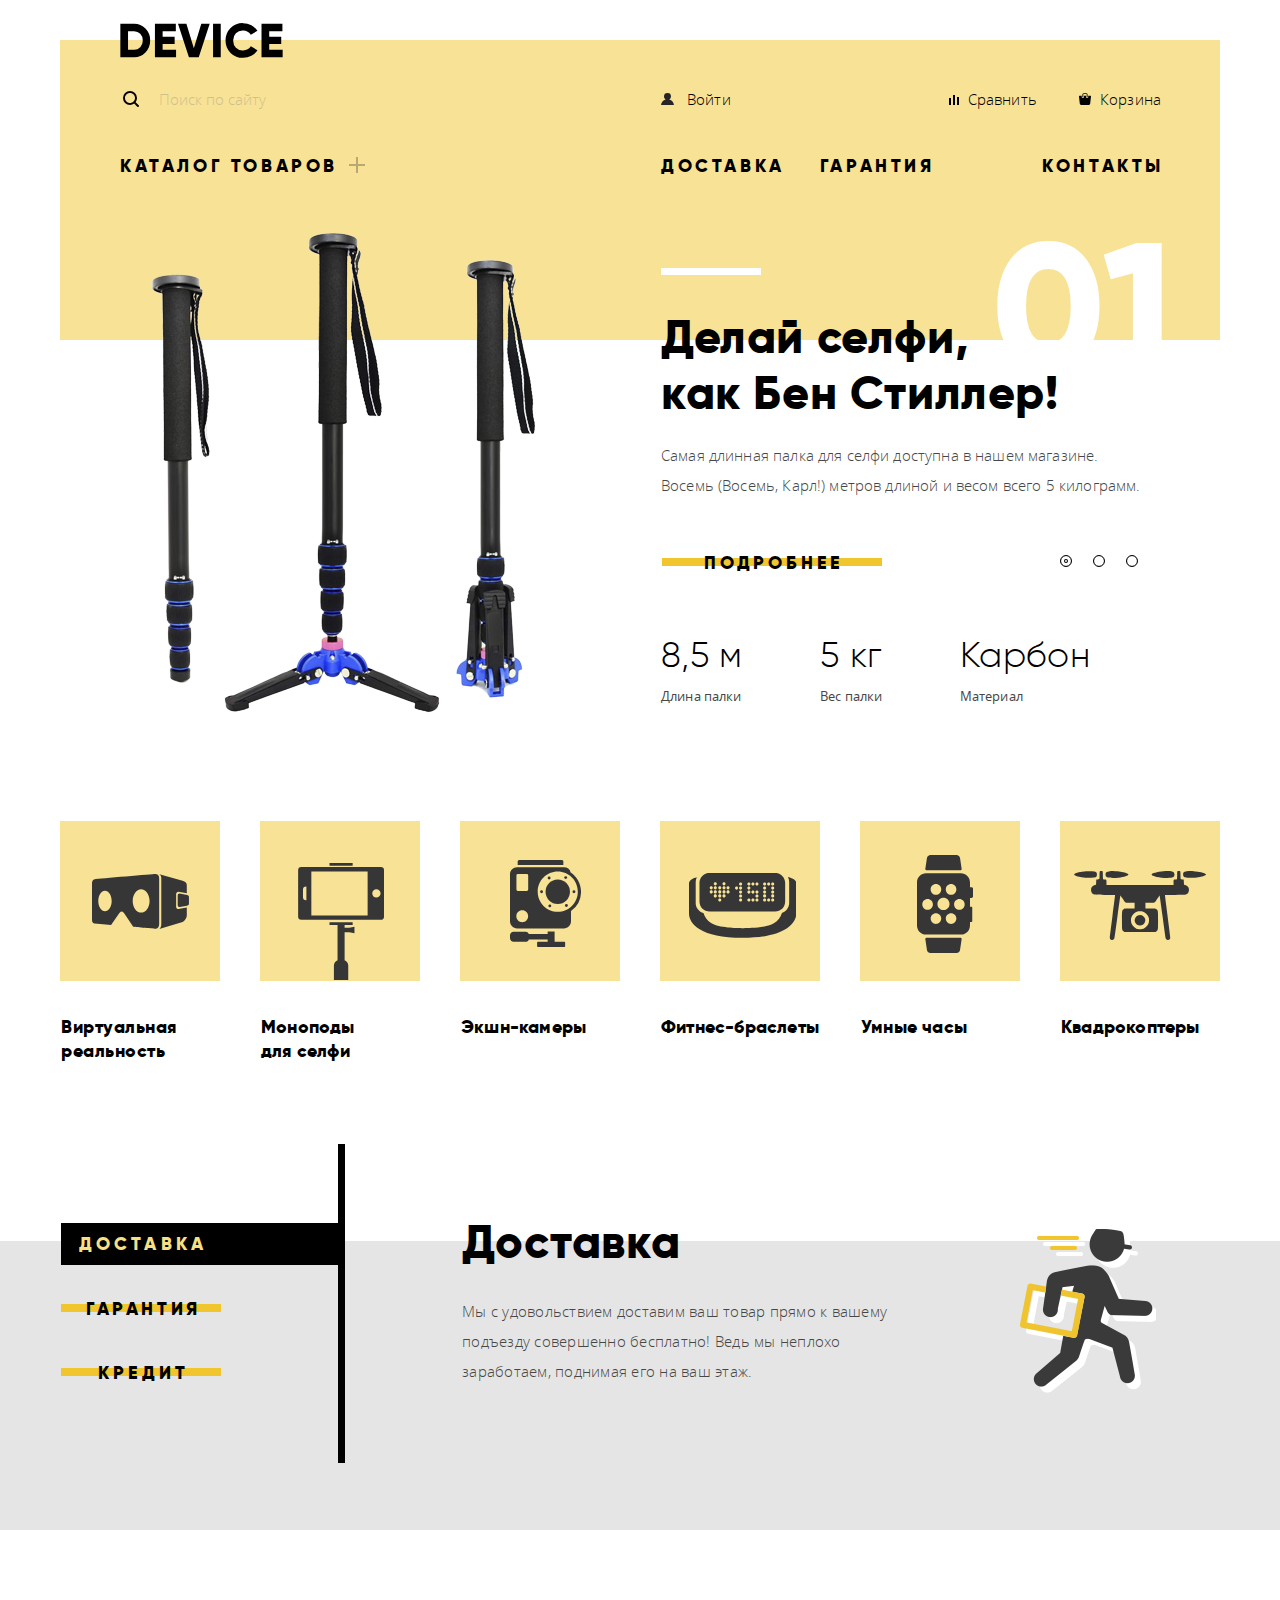
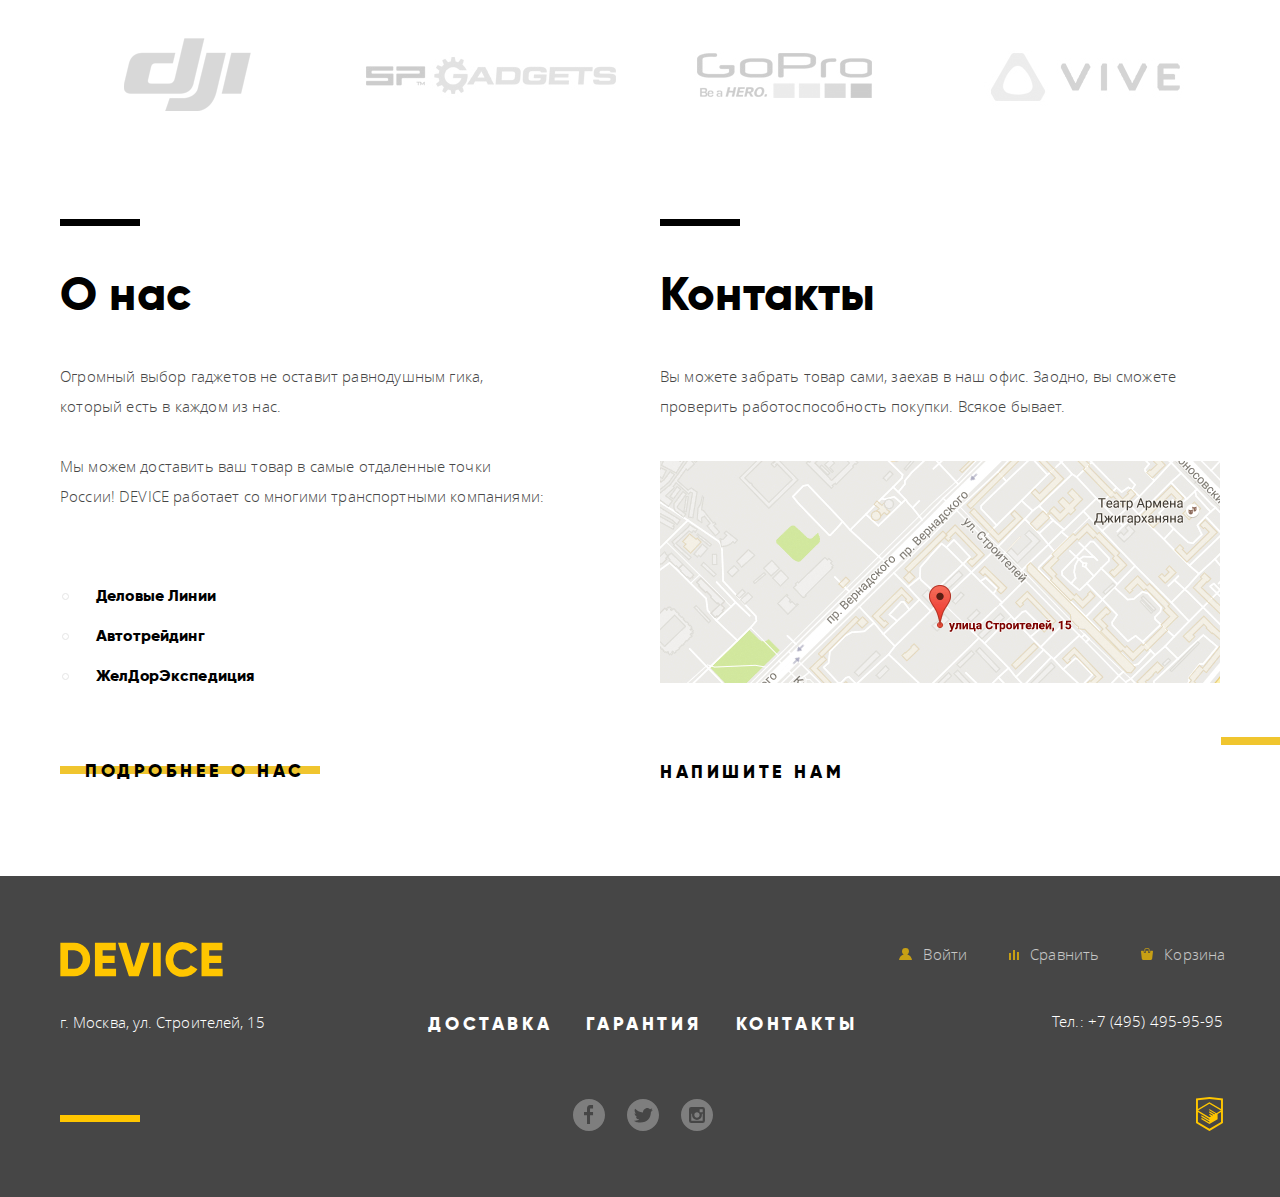
==== index.html @ ebf25a1c "js" ====
<!DOCTYPE html>
<html lang="ru">

<head>
    <meta charset="utf-8">
    <link rel="stylesheet" href="css/normalize.css">
    <link rel="stylesheet" href="css/style.min.css">
    <title>HTML Academy: Девайс</title>
</head>

<body>
    <header class="main_header">

        <div class="container">

            <nav class="header_navigaton">
                <a>
              <img  class="header_logo" src="img/svg-device/logo-device.svg" alt="логотип_device" width="163" height="35">
            </a>

                <ul class="header_navigation_small_literal">
                    <li class="search_small_litetal">
                        <form class="search_form" action="https://echo.htmlacademy.ru" method="post">
                            <label for="search" class="visually_hidden">Поиск по сайту</label>
                            <input type="search" class="search_button_field" id="search" placeholder="Поиск по сайту">
                            <button class="search_button" type="submit" name="button">Найти</button>
                        </form>
                    </li>
                    <li class="right_side_small">
                        <ul class="right_side_small">
                            <li class="enter"><a href="#">Войти</a></li>
                            <li><a class="compare" href="#">Сравнить</a></li>
                            <li><a class="cart" href="#">Корзина</a></li>
                        </ul>
                    </li>
                </ul>

                <!-- <ul class="header_navigaton_catalog"> -->
                <!-- </ul> -->
                <div class="check">
                    <ul class="header_navigaton_bolt_literal">
                        <li class="catalog_item">
                            <a href="catalog.html">Каталог товаров</a>
                            <div class="hidden_index_wrapper hidden_wrapper">
                                <ul class=" hidden_index hidden">
                                    <li class="item_left">
                                        <ul class="item_left">
                                            <li class="item_left"><a href="#">Виртуальная реальность</a></li>
                                            <li class="item_left"><a href="catalog.html">Моноподы для селфи</a></li>
                                            <li class="item_left_contr item_left"><a href="#">Экшн-камеры</a></li>
                                        </ul>
                                    </li>
                                    <li class="item_center">
                                        <ul class="item_center">
                                            <li class="item_center"><a href="#">Фитнес-браслеты</a></li>
                                            <li class="item_center"><a href="#">Умные часы</a></li>
                                        </ul>
                                    </li>
                                    <li class="item_right">
                                        <ul class="item_right">
                                            <li class="item_right"><a href="#">Квадрокоптеры</a></li>
                                        </ul>
                                    </li>
                                </ul>
                            </div>
                        </li>
                        <li class="right_side_bolt">
                            <ul class="right_side_bolt">
                                <li><a href="#">Доставка</a></li>
                                <li><a href="#">Гарантия</a></li>
                                <li class="right_side_bolt_contacts"><a href="#">Контакты</a></li>
                            </ul>
                        </li>
                    </ul>
                </div>
            </nav>
        </div>
    </header>
    <main>
        <section class="slaider">
            <h2 class="visually_hidden">Избранные продукты</h2>
            <ul class="slaider_radio_list">
                <li class="slaider_radio_list">
                    <input id="promo_1" class="promo_radio" type="radio" name="toggle" value="1" checked>
                    <label for="promo_1" class="promo_indicator promo_1_indicator"> </label>
                    <input id="promo_2" class="promo_radio" type="radio" name="toggle" value="2">
                    <label for="promo_2" class="promo_indicator promo_2_indicator"> </label>
                    <input id="promo_3" class="promo_radio" type="radio" name="toggle" value="3">
                    <label for="promo_3" class="promo_indicator promo_3_indicator"> </label>

                    <ol class="promo_description">
                        <li class="promo_description_item1 ">
                            <img class="slide_img slide_img1" src="img/slider-1.png.png" id="img_1" alt="селфи палка" width="384" height="486">
                            <span class="slide_number">01</span>
                            <p class="slade_name">Делай селфи, как Бен Стиллер!</p>
                            <p class="slade_description">Самая длинная палка для селфи доступна в нашем магазине. Восемь (Восемь, Карл!) метров длиной и весом всего 5 килограмм.</p>
                            <a href="#" class="detail">Подробнее</a>
                            <div class="slider_characteristic">
                                <p class="characteristic_item">8,5 м<span>Длина палки</span></p>
                                <p class="characteristic_item">5 кг<span>Вес палки</span></p>
                                <p class="characteristic_item">Карбон<span>Материал</span></p>
                            </div>
                        </li>
                        <li class="promo_description_item2">
                            <img class="slide_img slide_img2" src="img/slider-2.png.png" id="img_2" alt="селфи палка" width="345" height="486">
                            <span class="slide_number">02</span>
                            <p class="slade_name">Худеем правильно!</p>
                            <p class="slade_description">Мотивирующие фитнес-браслеты помогут найти в себе силы не пропускать занятия и соблюдать диету.</p>
                            <a href="#" class="detail">Подробнее</a>
                            <div class="slider_characteristic">
                                <p class="characteristic_item">48 часов<span>Без подзарядки</span></p>
                            </div>

                        </li>
                        <li class="promo_description_item3 ">
                            <img class="slide_img slide_img3" src="img/slider-3.png.png" id="img_3" alt="селфи палка" width="526" height="334">
                            <span class="slide_number">03</span>
                            <p class="slade_name">Порхает как бабочка, жалит как пчела!</p>
                            <p class="slade_description">Этот обычный, на первый взгляд, квадрокоптер оснащен мощным лазером, замаскированным под стандартную камеру.</p>
                            <a href="#" class="detail">Подробнее</a>
                            <div class="slider_characteristic">
                                <p class="characteristic_item">800 м<span>Дальность полета</span></p>
                                <p class="characteristic_item">50 м<span>Радиус поражения</span></p>
                            </div>
                        </li>
                    </ol>
                </li>
            </ul>
        </section>

        <section class="popular">
            <div class="container">
                <ul class="popular_list">
                    <li class="popular_list_item1"><a href="#"><span class="popular_name">Виртуальная реальность</span></a></li>
                    <li class="popular_list_item2"><a href="#"><span class="popular_name">Моноподы для селфи</span></a></li>
                    <li class="popular_list_item3"><a href="#"><span class="popular_name">Экшн-камеры</span></a></li>
                    <li class="popular_list_item4"><a href="#"><span class="popular_name">Фитнес-браслеты</span></a></li>
                    <li class="popular_list_item5"><a href="#"><span class="popular_name">Умные часы</span></a></li>
                    <li class="popular_list_item6"><a href="#"><span class="popular_name">Квадрокоптеры</span></a></li>
                </ul>
            </div>

        </section>

        <section class="service">
            <h2 class="visually_hidden">услуги</h2>
            <div class="container service_wrapper">
                <input type="radio" class="service_radio visually_hidden" name="triggered" id="service_radio1" checked>
                <label class="service_indicator1 detail" for="service_radio1">Доставка</label>
                <input type="radio" class="service_radio visually_hidden" name="triggered" id="service_radio2">
                <label class="service_indicator2 detail" for="service_radio2">Гарантия</label>
                <input type="radio" class="service_radio visually_hidden" name="triggered" id="service_radio3">
                <label class="service_indicator3 detail" for="service_radio3">Кредит</label>
                <ul class="service_description">
                    <li class="service_item_description service_item_description1">
                        <h3>Доставка</h3>
                        <p>Мы с удовольствием доставим ваш товар прямо к вашему подъезду совершенно бесплатно! Ведь мы неплохо заработаем, поднимая его на ваш этаж.</p>
                    </li>
                    <li class="service_item_description service_item_description2">
                        <h3>Гарантия</h3>
                        <p>Если из-за возгорания купленного у нас товара у вас сгорит дом — не переживайте, мы выдадим вам новый. <br> <span>Товар, не дом, конечно же.</span></p>
                    </li>
                    <li class="service_item_description service_item_description3">
                        <h3>Кредит</h3>
                        <p>Залезть в долговую яму стало проще! Кредитные консультанты подберут для вас наиболее выгодные <span>условия кредита. Выгодные для нашего банка, разумеется.</span></p>
                    </li>
                </ul>
            </div>
        </section>
        <section class="partners">
            <h4 class="visually_hidden">партнеры</h4>
            <div class="container">
                <ul class="partners_list">
                    <li class="partners_item1">
                        <a href="#">
                            <h4 class="visually_hidden">партнер 1</h4>
                        </a>
                    </li>
                    <li class="partners_item2">
                        <a href="#">
                            <h4 class="visually_hidden">партнер 2</h4>
                        </a>
                    </li>
                    <li class="partners_item3">
                        <a href="#">
                            <h4 class="visually_hidden">партнер 3</h4>
                        </a>
                    </li>
                    <li class="partners_item4">
                        <a href="#">
                            <h4 class="visually_hidden">партнер 4</h4>
                        </a>
                    </li>
                </ul>
            </div>
        </section>

        <section class="company_description">
            <div class="company_description_container container">
                <section class="about">
                    <h2>О нас</h2>
                    <p class="first_paragraph">
                        Огромный выбор гаджетов не оставит равнодушным гика, который есть в каждом из нас.
                    </p>
                    <p>Мы можем доставить ваш товар в самые отдаленные точки
России! DEVICE работает со многими транспортными компаниями:
                    </p>
                    <ul class="transport_company">
                        <li>Деловые Линии</li>
                        <li>Автотрейдинг</li>
                        <li>ЖелДорЭкспедиция</li>
                    </ul>
                    <span class="detail yellow">
            <a href="">Подробнее о нас</a>
          </span>
                </section>
                <section class="contacts">
                    <h2>Контакты</h2>
                    <p>
                        Вы можете забрать товар сами, заехав в наш офис. Заодно, вы сможете проверить работоспособность покупки. Всякое бывает.
                    </p>
                    <a href="#" class="map"><img class="map_picture" src="img/map.jpg" alt="Карта Москва, ул. Строителей, 15" width="560" height="222"></a>
                    <span class="writeUs yellow">
           <a href="#" class="write_us">Напишите нам</a>
         </span>
                </section>
            </div>
        </section>

    </main>
    <footer>
        <div class="container footer_wrapper">
            <div class="yellow_logo">
                <svg xmlns="http://www.w3.org/2000/svg" viewBox="0 0 164 35" width="163" height="35">
           <path d="m0.35 0.7v33.6h13.532a15.723 15.723 0 0 0 11.72-4.824 16.464 16.464 0 0 0 4.712-11.976 16.465 16.465 0 0 0-4.712-11.976 15.723 15.723 0 0 0-11.72-4.824zm7.733 26.208v-18.819h5.8a8.648 8.648 0 0 1 6.5 2.568 9.412 9.412 0 0 1 2.489 6.84 9.41 9.41 0 0 1-2.489 6.84 8.646 8.646 0 0 1-6.5 2.568h-5.8zm34.8-5.952h12.082v-7.3h-12.086v-5.567h13.291v-7.389h-21.024v33.6h21.265v-7.392h-13.532v-5.952zm36.343 13.344 11.019-33.6h-8.458l-7.491 24.72-7.491-24.72h-8.457l11.019 33.6zm14.4 0h7.733v-33.6h-7.733zm38.615-1.416a15.514 15.514 0 0 0 6.041-5.688l-6.67-3.84a7.488 7.488 0 0 1-3.165 3.024 9.874 9.874 0 0 1-4.664 1.1 9.594 9.594 0 0 1-7.177-2.736 9.907 9.907 0 0 1-2.682-7.248 9.908 9.908 0 0 1 2.682-7.248 9.594 9.594 0 0 1 7.177-2.736 9.914 9.914 0 0 1 4.64 1.08 7.6 7.6 0 0 1 3.189 3.048l6.67-3.84a15.881 15.881 0 0 0-6.09-5.688 17.419 17.419 0 0 0-8.409-2.088 17.12 17.12 0 0 0-17.592 17.472 17.12 17.12 0 0 0 17.589 17.476 17.519 17.519 0 0 0 8.458-2.088zm17.881-11.928h12.082v-7.3h-12.085v-5.567h13.29v-7.389h-21.022v33.6h21.264v-7.392h-13.532v-5.952z"/>
         </svg>
                <p>г. Москва, ул. Строителей, 15</p>
            </div>
            <div class="social_nav">
                <ul class="navigation_items">
                    <li><a href="#">Доставка</a></li>
                    <li><a href="#">Гарантия</a></li>
                    <li><a href="#">Контакты</a></li>
                </ul>
                <ul class="social">
                    <li><a href="#">
               <span class="visually_hidden">facebook</span>
               <svg xmlns="http://www.w3.org/2000/svg" width="32" height="32" viewBox="0 0 32 32"><path fill="#FFF" d="M16 0C7.164 0 0 7.163 0 16s7.164 16 16 16c8.837 0 16-7.164 16-16S24.837 0 16 0zm4.062 9.455h-3.021v3.444h3.021v3.445h-3.021v8.61H14.02v-8.61H11v-3.445h3.021V9.455c0-1.902 1.353-3.445 3.021-3.445h3.021v3.445z"/></svg>
             </a></li>
                    <li><a href="#">
               <span class="visually_hidden">instagram</span>
                <svg xmlns="http://www.w3.org/2000/svg" width="32" height="32" viewBox="0 0 32 32"><path fill="#FFF" d="M16 0C7.164 0 0 7.164 0 16c0 8.837 7.164 16 16 16 8.837 0 16-7.163 16-16 0-8.836-7.163-16-16-16zm7.944 12.809c-.251 6.516-3.463 10.832-10.992 10.702h-.486c-.447 0-4.543-.443-5.344-1.823 2.479.19 4.247-.406 5.12-1.136-1.048-.289-2.923-.461-3.251-2.848.384.104.618.221 1.299.113-1.307-.824-2.758-1.519-2.679-3.643.311.317 1.164.518 1.46.457-.768-.233-2.149-3.244-.974-4.781 1.984 1.79 4.075 3.482 7.804 3.643.227-2.214 1.24-3.699 3.168-4.325 1.84-.479 3.255.26 3.901 1.138.737-.224 1.453-.466 2.193-.685-.004.833-.569 1.463-.935 1.709.747.165 1.423-.475 1.423-.475-.184.963-1.094 1.725-1.707 1.954z"/></svg>
             </a></li>
                    <li><a href="#">
               <span class="visually_hidden">twitter</span>
               <svg xmlns="http://www.w3.org/2000/svg" width="32" height="32" viewBox="0 0 32 32"><g fill="#FFF"><path d="M20.916 16a4.938 4.938 0 1 1-9.877 0c0-.394.051-.773.138-1.14h-.897v6.838h11.396V14.86h-.897c.086.367.137.746.137 1.14z"/><path d="M15.978 18.659c1.466 0 2.659-1.193 2.659-2.659s-1.193-2.659-2.659-2.659c-1.466 0-2.659 1.193-2.659 2.659s1.192 2.659 2.659 2.659zM18.637 10.302h3.039v3.039h-3.039z"/><path d="M16 0C7.164 0 0 7.164 0 16c0 8.837 7.164 16 16 16 8.837 0 16-7.163 16-16 0-8.836-7.163-16-16-16zm7.955 21.698a2.285 2.285 0 0 1-2.279 2.279H10.279A2.285 2.285 0 0 1 8 21.698V10.302a2.286 2.286 0 0 1 2.279-2.279h11.396a2.286 2.286 0 0 1 2.279 2.279v11.396z"/></g></svg>
             </a></li>
                </ul>
            </div>
            <div class="footer_navigation">
                <ul class="footer_navigation_small_literal">
                    <li><a href="#">
               <svg xmlns="http://www.w3.org/2000/svg" width="13" height="12" viewBox="0 0 13 12"><path d="M.032 12h12.937c-.163-2.643-2.074-4.837-4.671-5.543a3.47 3.47 0 0 0 1.687-2.972 3.485 3.485 0 0 0-6.97 0c0 1.264.68 2.361 1.688 2.972C2.106 7.163.194 9.357.032 12z"/>
             </svg>
              Войти</a></li>
                    <li><a href="#"><svg xmlns="http://www.w3.org/2000/svg" width="10" height="10" viewBox="0 0 10 10"><path d="M8 2h1.984v8H8zM0 3h1.984v7H0zM4 0h2v10H4z"/></svg>
               Сравнить</a></li>
                    <li><a href="#"><svg xmlns="http://www.w3.org/2000/svg" width="12" height="12" viewBox="0 0 12 12"><path d="M11.864 3.017a.429.429 0 0 0-.327-.154H9.225V4.09c0 .563-.484 1.022-1.08 1.022-.594 0-1.078-.458-1.078-1.022V2.863H4.909V4.09c0 .563-.485 1.022-1.08 1.022-.595 0-1.078-.458-1.078-1.022V2.863H.438a.43.43 0 0 0-.327.154.472.472 0 0 0-.108.358l.776 7.134c.015.806.642 1.455 1.411 1.455h7.595c.77 0 1.396-.649 1.411-1.455l.776-7.134a.476.476 0 0 0-.108-.358z"/><path d="M3.829 4.499c.239 0 .433-.184.433-.409V1.84c0-.632.672-1.022 1.295-1.022h1.079c.655 0 1.078.401 1.078 1.022v2.25c0 .225.194.409.431.409.239 0 .433-.184.433-.409V1.84C8.577.773 7.761 0 6.636 0H5.557c-1.19 0-2.159.826-2.159 1.84v2.25c0 .225.194.409.431.409z"/></svg>
               Корзина</a></li>
                </ul>
                <p>Тел.: +7 (495) 495-95-95</p>
                <a class="developer" href="https://htmlacademy.ru/intensive/htmlcss">
           <svg xmlns="http://www.w3.org/2000/svg" width="26.943" height="34.09" viewBox="0 0 26.943 34.09"><path fill="#FFC600" d="M13.62.017L13.472 0 0 1.412v24.661l13.473 8.017 13.43-7.99.042-.025V1.412L13.62.017zm11.399 12.11L13.495 5.334l-.001-.104-.087.05-.088-.056v.109L1.925 12.118V3.147l11.548-1.212L25.02 3.147v8.98zm-11.614-5.34L24.923 13.5l-4.479 2.64-7.093-4.221-.014 1.415 5.904 3.513-.86.507-5.03-2.992-.014 1.415 3.827 2.275-.782.523-3.031-1.787-.014 1.413 1.853 1.091-1.8 1.081-11.356-6.751 11.371-6.835zm-11.48 8.34l11.411 6.791.016 1.044-7.942-4.728-.015 1.416 7.979 4.795.018 1.076-7.973-4.74-.013 1.414 8.021 4.822.046.025 8.143-4.872-.011-5.177 3.415-2.036v10.021L13.472 31.85 1.925 24.979v-9.852z"/></svg>
         </a>
            </div>
        </div>
    </footer>


    <!-- Модальное окно. Отправить письмо -->
    <section class="modal modal_login">
        <h2 class="visually_hidden">Напишите нам</h2>
        <form class="modal_login_form" action="https://echo.htmlacademy.ru" method="post">
            <button type="button" name="button" class="modal_close" value="Закрыть"></button>
            <div class="user_wrapper">
                <p>
                    <label for="user_login">Имя Фамилия</label>
                    <input id="user_login" type="text" placeholder="Имя Фамилия" name="login" class="login_name">
                </p>
                <p>
                    <label for="user_password">Ваш e-mail</label>
                    <input id="user_password" type="email" class="login_password" placeholder="email@example.com">
                </p>
                <p>
                    <label for="message">Текст письма</label>
                    <textarea id="message" name="message" rows="8" cols="87" placeholder="В свободной форме"></textarea>
                </p>
                <button type="submit" class="line_button" name="button">Отправить</button>
            </div>
        </form>

    </section>

    <section class="modal_map modal">
        <h2 class="visually_hidden">Как до нас добраться</h2>
        <button type="button" class="modal_close modal_close_map"></button>
        <iframe src="https://www.google.com/maps/embed?pb=!1m18!1m12!1m3!1d2249.1125488779985!2d37.527429315579646!3d55.6870309805358!2m3!1f0!2f0!3f0!3m2!1i1024!2i768!4f13.1!3m3!1m2!1s0x46b54cf65f5c8955%3A0x694710ccd55501e!2z0YPQuy4g0KHRgtGA0L7QuNGC0LXQu9C10LksIDE1LCDQnNC-0YHQutCy0LAsIDExOTMxMQ!5e0!3m2!1sru!2sru!4v1552596553344" width="960" height="559" frameborder="0" style="border:0" allowfullscreen></iframe>
    </section>
<script type="text/javascript" src="compressed.js">

</script>
</body>

</html>
---- css/style.min.css ----
@font-face{font-family:gilroylight;src:url(../fonts/gilroylight-webfont.woff2) format("woff2"),url(../fonts/gilroylight-webfont.woff) format("woff");font-weight:400;font-style:normal}@font-face{font-family:gilroyextrabold;src:url(../fonts/gilroyextrabold-webfont.woff2) format("woff2"),url(../fonts/gilroyextrabold-webfont.woff) format("woff");font-weight:400;font-style:normal}@font-face{font-family:open_sanslight;src:url(../fonts/opensans-light-webfont.woff2) format("woff2"),url(../fonts/opensans-light-webfont.woff) format("woff");font-weight:400;font-style:normal}@font-face{font-family:open_sansregular;src:url(../fonts/opensans-regular-webfont.woff2) format("woff2"),url(/..fonts/opensans-regular-webfont.woff) format("woff");font-weight:400;font-style:normal}body{background-color:#fff;font-family:gilroyextrabold,Arial,sans-serif;font-size:15px;font-weight:300;line-height:30px;letter-spacing:.15px;color:#000}a{text-decoration:none}.visually_hidden,.visually_hidden:not(:focus):not(:active),input[type=checkbox].visually-hidden,input[type=radio].visually-hidden{position:absolute;width:1px;height:1px;margin:-1px;border:0;padding:0;white-space:nowrap;-webkit-clip-path:inset(100%);clip-path:inset(100%);clip:rect(0 0 0 0);overflow:hidden}.container{width:1160px;margin:0 auto}.mail_header{margin:0}.header_logo{width:163px;height:35px;position:relative;top:-17px}.header_navigaton{background-color:#f8e296;color:#000;margin-top:40px;padding-right:59px;padding-left:60px;padding-bottom:142px}.inner_page .header_navigaton{padding-bottom:28px}.inner_page .search_form{left:29px;top:-3px}.inner_page .search_form::before{left:-27px;top:10px}.header_navigaton ul{list-style:none;padding:0}.inner_page .header_navigation_small_literal{margin-bottom:15px;margin-top:-3px}.header_navigation_small_literal{display:-webkit-box;display:-ms-flexbox;display:flex;-webkit-box-pack:justify;-ms-flex-pack:justify;justify-content:space-between;padding:0;margin:0;margin-bottom:32px;margin-top:-2px}.right_side_small{width:500px;display:-webkit-box;display:-ms-flexbox;display:flex;justify-content:space-between}.right_side_small_catalog{width:500px;display:-webkit-box;display:-ms-flexbox;display:flex;-webkit-box-pack:justify;-ms-flex-pack:justify;justify-content:space-between;letter-spacing:.15px}.inner_page .catalog_bolt_list{display:-webkit-box;display:-ms-flexbox;display:flex;-webkit-box-pack:justify;-ms-flex-pack:justify;justify-content:space-between}.inner_page .header_navigaton_bolt_literal{width:500px}.inner_page .garant{margin-right:74px}.inner_page .contact{margin-right:-3px}.right_side_small li:nth-child(3){margin-left:40px}.right_side_small_catalog li:last-child{margin-left:42px}.enter{margin-right:auto}.enter span{margin-left:15px}.enter a{position:relative;left:26px}.enter a:focus::before,.enter a:hover::before{opacity:.6}.enter a:active::before{opacity:.3}.enter a::before{content:"";position:absolute;width:13px;height:12px;background-image:url(../img/svg-device/user.svg);left:-26px;top:4px}.cart{position:relative;margin-left:23px}.cart::before{position:absolute;content:"";width:12px;height:12px;background-image:url(../img/svg-device/cart.svg);left:-21px;top:4px}.cart:hover::before{opacity:.6}.cart:active::before{opacity:.3}.compare{position:relative}.compare::before{position:absolute;content:"";height:10px;width:10px;background-image:url(../img/svg-device/compare.svg);top:6px;left:-19px}.compare:focus::before,.compare:hover::before{opacity:.6}.compare:active::before{opacity:.3}.right_side_bolt{padding:0;margin-right:0;width:500px;display:-webkit-box;display:-ms-flexbox;display:flex;-webkit-box-pack:end;-ms-flex-pack:end;justify-content:space-between}.header_navigaton_bolt_literal{padding-right:0;display:-webkit-box;display:-ms-flexbox;display:flex;-webkit-box-pack:justify;-ms-flex-pack:justify;justify-content:space-between}.catalog_item{position:relative}.catalog_item::before{position:absolute;content:"";background-image:url(../img/svg-device/plus.svg);width:16px;height:16px;right:-27px;top:4px;opacity:.3}.inner_page .catalog_item:hover::before{display:none}.inner_page .catalog_item::before{right:-27px}.hidden_wrapper{display:none;position:absolute;top:13px}.hidden_index_wrapper{top:-10px}.hidden{display:-webkit-box;display:-ms-flexbox;display:flex;-webkit-box-pack:justify;-ms-flex-pack:justify;justify-content:space-between;width:555px;margin-top:53px;background-color:#f8e296}.hidden_index{justify-content:flex-start;width:1100px;margin-top:66px;margin-left:-20px;padding-left:30px;padding-bottom:20px;padding-right:20px}.hidden_index .item_left{margin-left:7px}.item_left_contr{padding-bottom:23px}.hidden_index .item_center,.hidden_index .item_left{margin-right:18px}.catalog_item:focus .hidden_wrapper,.catalog_item:hover .hidden_wrapper{display:block;z-index:77}.inner_page .hidden_wrapper{position:absolute;width:1160px;left:-59px;top:20px;background-color:#f8e296;padding-left:60px;padding-bottom:60px;-webkit-box-sizing:border-box;box-sizing:border-box}.right_side_bolt_contacts{margin-left:auto;margin-right:-3px}.right_side_bolt li:nth-child(1){margin-right:35px}.search_form{position:relative;left:37px}.search_button{position:absolute;visibility:hidden;top:-15px;left:318px;background-color:transparent;border:2px solid #000;border-bottom:none;padding:16px 18px;font-family:open_sansregular,Arial,sans-serif}.inner_page .search_button{top:-13px}.search_button_field:active~.search_button,.search_button_field:focus~.search_button{visibility:visible}.inner_page .search_button_field[placeholder]{padding:10px}.search_button:focus,.search_button:hover{background-color:#000;color:#fff}.search_button:active{color:#4c4c4c}.search_small_litetal label{font-family:open_sansregular,Arial,sans-serif;opacity:.3;color:#000;font-weight:300;line-height:30px;letter-spacing:.15px;-webkit-box-sizing:border-box;box-sizing:border-box}.search_small_litetal input[placeholder]{padding:10px;padding-top:7px;padding-right:100px;padding-left:2px;margin-bottom:3px}.search_small_litetal input[placeholder]:hover{opacity:.6}.search_small_litetal input[placeholder]:focus{-webkit-box-shadow:0 2px;box-shadow:0 2px;outline:0;width:403px;opacity:1;-webkit-box-sizing:border-box;box-sizing:border-box}.search_small_litetal input{color:#000;font-family:open_sanslight,Arial,sans-serif;background-color:transparent;border:none;font-size:15px;opacity:.3;position:relative}.search_form::before{position:absolute;content:"";width:16px;height:16px;left:-34px;top:7px;background-image:url(../img/svg-device/search.svg)}.main_header img:focus,.main_header img:hover{opacity:.6}.main_header img:active{opacity:.3}.header_navigation_small_literal a:focus,.header_navigation_small_literal a:hover,.header_navigaton_bolt_literal a:focus,.header_navigaton_bolt_literal a:hover,.header_navigaton_catalog a:focus,.header_navigaton_catalog a:hover{opacity:.6}.header_navigation_small_literal a:active,.header_navigaton_bolt_literal a:active,.header_navigaton_catalog a:active{opacity:.3}.header_navigation_small_literal a{font-family:open_sanslight,Arial,sans-serif;font-size:15px;font-weight:300;line-height:30px;color:#000;letter-spacing:.15px}.header_navigaton_bolt_literal a,.header_navigaton_catalog a{font-family:gilroyextrabold,Arial,sans-serif;font-size:18px;font-weight:400;line-height:24px;text-transform:uppercase;letter-spacing:3.6px;color:#000}.slaider{width:1076px;margin:0 auto}.slaider_radio_list{display:-webkit-box;display:-ms-flexbox;display:flex;list-style:none}.promo_radio{visibility:hidden}.slaider_radio_list .promo_indicator{position:relative;-webkit-box-sizing:border-box;box-sizing:border-box}.promo_radio~label::before{position:absolute;content:"";width:10px;height:10px;left:904px;top:197px;border-radius:50%;border:1px solid #000;background-color:#fff;z-index:999;box-shadow:inset 0 0 0 2px #fff,inset 0 0 0 1px #000}.promo_radio:checked+label::before{position:absolute;content:"";width:10px;height:10px;border-radius:50%;background-color:#fff;box-shadow:inset 0 0 0 3px #fff,inset 0 0 0 4px #000}.promo_radio~.promo_1_indicator::before{left:905px;top:200px}.promo_radio~.promo_2_indicator::before{left:925px;top:200px}.promo_radio~.promo_3_indicator::before{left:945px;top:200px}.promo_description{position:relative;margin-top:0;margin-bottom:0;padding-left:0;list-style:none}.promo_description::after{position:absolute;content:"";background-color:#fff;width:100px;height:7px;top:-87px;left:480px}.slide_img{position:absolute}.slide_img1{top:-126px;left:-30px}.slide_img2{top:-113px;left:-1px}.slide_img3{top:-60px;left:-87px}.slade_name{position:absolute;top:-92px;left:480px;width:400px;line-height:56px;color:#000;font-size:47px;font-weight:400;letter-spacing:.6px;padding:0}.promo_description_item1 .slide_number{right:90px}.promo_description_item1 .slade_description{width:483px;padding:0;letter-spacing:.15px}.promo_description_item1 .slider_characteristic{-webkit-box-pack:justify;-ms-flex-pack:justify;justify-content:space-between;width:472px}.promo_description_item2 .slide_number{right:67px}.promo_description_item2 .slade_description{letter-spacing:.17px;width:459px}.promo_description_item3 .slade_name{width:507px;padding:0;letter-spacing:.73px}.promo_description_item3 .slide_number{letter-spacing:3.9px;left:783px;top:-140px}.promo_description_item1,.promo_description_item2,.promo_description_item3{position:fixed;left:-10000px}#promo_1:checked~.promo_description .promo_description_item1,#promo_2:checked~.promo_description .promo_description_item2,#promo_3:checked~.promo_description .promo_description_item3{position:relative;left:0;padding:40px 0 40px 600px}.slade_description{position:relative;left:-120px;width:470px;margin:0;margin-top:45px;padding:0;color:#464646;font-family:open_sanslight,Arial,sans-serif;font-size:15px;font-weight:300;line-height:30px;letter-spacing:.18px}.slide_number{position:absolute;top:-136px;right:97px;color:#fff;font-family:gilroyextrabold,Arial,sans-serif;font-size:179px;font-weight:400;line-height:179.2px;letter-spacing:.36px}.promo_description .detail{top:50px;right:102px;letter-spacing:3.8px}.promo_description .detail::after{left:-42px;width:220px}.slaider_table{position:relative;left:-122px;margin-top:100px;border-spacing:0;width:430px;-webkit-box-sizing:border-box;box-sizing:border-box}.slaider_table tr{display:-webkit-box;display:-ms-flexbox;display:flex;-webkit-box-pack:justify;-ms-flex-pack:justify;justify-content:space-between}.slaider_table tr:first-child{color:#000;font-family:open_sansligh,Arial,sans-serif;font-size:36px;font-weight:300;line-height:48px;letter-spacing:.36px}.slaider_table tr:last-child{color:#464646;font-family:open_sansregular,Arial,sans-serif;font-size:13px;font-weight:300;line-height:20px;letter-spacing:.13px;text-align:left}.slider_characteristic{position:relative;display:-webkit-box;display:-ms-flexbox;display:flex;-webkit-box-pack:start;-ms-flex-pack:start;justify-content:flex-start;color:#000;font-family:gilroylight,Arial,sans-serif;font-size:36px;font-weight:300;line-height:48px;letter-spacing:.36px;margin-top:70px;left:-120px;top:-5px}.characteristic_item{display:-webkit-box;display:-ms-flexbox;display:flex;-ms-flex-direction:column;-webkit-box-orient:vertical;-webkit-box-direction:normal;flex-direction:column;padding-right:43px}.characteristic_item span{color:#464646;font-family:open_sansregular,Arial,sans-serif;font-size:13px;font-weight:300;line-height:20px;letter-spacing:.13px;margin-top:7px}.popular_list{margin:0;margin-bottom:130px;margin-top:34px;padding:0;display:-webkit-box;display:-ms-flexbox;display:flex;-webkit-box-pack:justify;-ms-flex-pack:justify;justify-content:space-between;list-style:none}.popular_list a{display:block;background-color:#f8e296;width:160px;height:160px}.popular_list a:focus,.popular_list a:hover{background-color:#f0c52e}.popular_list a:active{opacity:.6;background-color:#f0c52e}.popular_name{position:relative;display:-webkit-box;display:-ms-flexbox;display:flex;top:194px;left:1px;color:#000;font-family:gilroyextrabold,Arial,sans-serif;font-size:18px;font-weight:400;line-height:24px;letter-spacing:.2px}.popular_list_item1 a{background-image:url(../img/svg-device/popular-1.svg);background-repeat:no-repeat;background-position:center}.popular_list_item1 .popular_name{width:130px;letter-spacing:.5px}.popular_list_item2 a{background-image:url(../img/svg-device/popular-2.svg);background-repeat:no-repeat;background-position:52% 98%}.popular_list_item2 .popular_name{width:93px}.popular_list_item3 a{background-image:url(../img/svg-device/popular-3.svg);background-repeat:no-repeat;background-position:56% 53%}.popular_list_item4 a{background-image:url(../img/svg-device/popular-4.svg);background-repeat:no-repeat;background-position:55% 54%}.popular_list_item5 a{background-image:url(../img/svg-device/popular-5.svg);background-repeat:no-repeat;background-position:55% 54%}.popular_list_item6 a{background-image:url(../img/svg-device/popular-6.svg);background-repeat:no-repeat;background-position:50% 55%}.service{width:100%;background-color:#e5e5e5;margin-top:260px}.service_wrapper{position:relative;padding-left:0}.service label{position:absolute;letter-spacing:4.12px;display:inline-block;padding-right:260px;padding-left:18px;padding-top:9px;padding-bottom:9px;width:278px;-webkit-box-sizing:border-box;box-sizing:border-box}.service .detail{left:-24px}.service_indicator1{top:-18px}.service_indicator2{top:47px}.service_wrapper .service_indicator2{padding-left:25px;letter-spacing:3.6px;padding-right:0}.service_wrapper .service_indicator3{top:111px;right:-30px;padding-left:37px;letter-spacing:4px;padding-right:10px}.service .detail::after{width:160px;top:16px;left:0}.service_radio:checked+.detail::after{background-color:transparent;-webkit-transition-delay:-1s;-o-transition-delay:-1s;transition-delay:-1s}.service_radio:checked+label{background-color:#000;color:#f7e184}.service_description{position:relative;width:924px;left:251px;top:-22px;margin:0;margin-bottom:96px;list-style:none;padding-bottom:107px;padding-left:151px;-webkit-box-sizing:border-box;box-sizing:border-box}.service_description::before{position:absolute;content:"";width:7px;height:319px;background-color:#000;left:27px;top:-75px}.service_item_description1::after{position:absolute;content:"";background-image:url(../img/delivery.png);background-repeat:no-repeat;right:15px;top:10px;width:200px;height:200px}.service_item_description2::after{position:absolute;content:"";right:29px;top:-13px;width:200px;height:200px;background-image:url(../img/warranty.png);background-repeat:no-repeat}.service_item_description3::after{position:absolute;content:"";right:72px;top:-22px;width:200px;height:200px;background-image:url(../img/credit.png);background-repeat:no-repeat;background-position:74%}.service_item_description{position:fixed;left:-1000px}.service_item_description h3{color:#000;font-size:47px;font-weight:400;line-height:48px;letter-spacing:.9px;margin-bottom:29px}.service_item_description p{width:450px;color:#464646;font-family:open_sanslight,Arial,sans-serif;font-size:15px;font-weight:300;line-height:30px;letter-spacing:.25px}.service_item_description2 p{width:440px;color:#464646;font-family:open_sanslight,Arial,sans-serif;font-size:15px;font-weight:300;line-height:30px;letter-spacing:.21px;padding:0}.service_item_description2 span{letter-spacing:.1px}.service_item_description3 p{letter-spacing:.29px;width:442px}.service_item_description3 span{letter-spacing:.19px}#service_radio1:checked~.service_description .service_item_description1,#service_radio2:checked~.service_description .service_item_description2,#service_radio3:checked~.service_description .service_item_description3{position:static}#service_radio2:checked~.service_indicator2{padding-left:30px}#service_radio3:checked~.service_indicator3{padding-left:42px}.partners{-webkit-box-sizing:border-box;box-sizing:border-box;margin-bottom:106px}.partners_list{list-style:none;display:-webkit-box;display:-ms-flexbox;display:flex;-webkit-box-pack:justify;-ms-flex-pack:justify;justify-content:space-between;padding:0;margin:0}.partners_list a{display:block;background-position:center;width:260px;height:100px;padding:0}.partners_item1 a{background-image:url(../img/logo-1.png)}.partners_item1 a:focus,.partners_item1 a:hover{background-image:url(../img/logo-1_copy.png)}.partners_item2 a{background-image:url(../img/logo-2.png)}.partners_item2 a:focus,.partners_item2 a:hover{background-image:url(../img/logo-2_copy.png)}.partners_item3 a{background-image:url(../img/logo-3.png)}.partners_item3 a:focus,.partners_item3 a:hover{background-image:url(../img/logo-3_copy.png)}.partners_item4{background-image:url(../img/logo-4.png)}.partners_item4 a:focus,.partners_item4 a:hover{background-image:url(../img/logo-4_copy.png)}.container .monopods{margin-bottom:22px;padding-left:60px;letter-spacing:.61px}.main_navigation_list{display:-webkit-box;display:-ms-flexbox;display:flex;-webkit-box-pack:justify;-ms-flex-pack:justify;justify-content:space-between;width:384px;padding:0;padding-left:60px;margin:0;margin-bottom:40px;font-family:open_sansregular,Arial,sans-serif;letter-spacing:.17px}.main_navigation_list a{opacity:.3;color:#000}.catalog_wrapper{position:relative;width:100%}.filter::after{position:absolute;content:"";top:4px;left:0;width:100%;height:70px;background-color:#dbdbdb;opacity:.4}.container_columns{display:-webkit-box;display:-ms-flexbox;display:flex;-webkit-box-pack:justify;-ms-flex-pack:justify;justify-content:space-between}.filter{margin-left:auto;margin-right:67px}#from,#till{position:relative;top:0;width:20px;height:22px;background-image:url(../img/svg-device/filter-button.svg);content:""}#till{left:18px;z-index:900}#till::before{position:absolute;content:"";width:93px;height:3px;background-color:#91c92f;left:-94px;top:9px;z-index:899}#till::after{position:absolute;content:"";width:77px;height:3px;background-color:#dbdbdb;left:20px;top:9px;z-index:879}#from{left:-7px}.from_button,.till_button{position:relative;top:26px;left:-25px;width:54px;height:12px;opacity:.2;color:#000;font-family:gilroylight,Arial,sans-serif;font-size:14px;font-weight:300;line-height:24px}.from_button{margin-right:34px}.filter_title{position:absolute;left:155px;top:12px;z-index:1000;color:#000;font-family:gilroyextrabold,Arial,sans-serif;font-size:16px;font-weight:400;line-height:24px;text-transform:uppercase;letter-spacing:3.5px}input[type=range]{margin-top:50px}fieldset{border:transparent;width:270px;-webkit-box-sizing:border-box;box-sizing:border-box}.filter_options{padding-left:57px}.filter_checkbox{position:relative;cursor:pointer;padding-left:38px;letter-spacing:6px}.checkbox_condition+label::before{position:absolute;content:"";top:-2px;left:-1px;width:23px;height:23px;background-image:url(../img/svg-device/checkbox-off.svg)}.checkbox_condition:disabled+label{opacity:.6}.checkbox_condition:checked+label::before{position:absolute;content:"";top:-2px;left:-1px;width:25px;height:23px;background-image:url(../img/svg-device/checkbox-on.svg)}.checkbox_filter{margin:0;padding-left:0}.filter::before{display:block;position:absolute;top:5px;left:0;content:"";width:424px;height:100%;z-index:-1;background-color:#efefef}.color{margin:0;margin-top:10px;padding:0;margin-bottom:17px}.filter legend{color:#000;font-family:gilroyextrabold,Arial,sans-serif;font-size:18px;font-weight:400;line-height:24px;letter-spacing:.18px;margin-bottom:17px;margin-top:0}.bluetooth{padding:0;margin-left:0;margin-bottom:40px}.filter_radio{position:relative;cursor:pointer;padding-left:38px}.filter_radio input[type=radio]+.checkbox_indicator{position:absolute;content:"";height:25px;width:25px;left:0;top:0;background-image:url(../img/svg-device/radio-off.svg)}.filter_radio input[type=radio]:checked+.checkbox_indicator::after{position:absolute;content:"";height:25px;width:25px;left:0;top:0;background-image:url(../img/svg-device/radio-on.svg)}.filter_options .detail{right:40px;top:-2px;padding:0;letter-spacing:3.4px;font-weight:400}.filter_options .detail::after{top:8px;left:13px;width:200px}.produrt{width:761px;margin-top:145px}.sort{display:-ms-flex;display:-webkit-box;display:-ms-flexbox;display:flex;list-style:none;padding:0;margin:0;margin-top:-114px;margin-bottom:97px;position:relative}.sort a{color:#000;opacity:.3}.sort a:focus,.sort a:hover{opacity:.6}.sort a:active{opacity:1}.sort_direction_up a{position:relative;color:transparent}.sort_direction_up a::after{position:absolute;content:"";top:6px;left:206px;width:11px;height:10px;background-image:url(../img/svg-device/icon-up-dir.svg)}.sort_direction_down a{position:relative;color:transparent}.sort_direction_down a::after{position:absolute;content:"";left:167px;top:6px;width:11px;height:10px;background-image:url(../img/svg-device/icon-down-dir.svg)}.sort .sort_title{color:#000;font-family:gilroyextrabold,Arial,sans-serif;font-size:16px;font-weight:400;line-height:24px;text-transform:uppercase;letter-spacing:3.7px;margin-top:-1px;margin-left:2px;margin-right:50px}.sort li{color:#000;font-family:"Open Sans",Arial,sans-serif;font-size:14px;font-weight:400;line-height:18px;margin-right:27px}.product_items{display:-webkit-box;display:-ms-flexbox;display:flex;-webkit-box-pack:justify;-ms-flex-pack:justify;justify-content:space-between;-ms-flex-wrap:wrap;flex-wrap:wrap;width:760px;margin:0;padding:0}.product_items li{margin-bottom:26px}.product_items p:first-child{margin-top:0}.company_description{background-color:#fff}.company_description_container{display:-webkit-box;display:-ms-flexbox;display:flex;-webkit-box-pack:justify;-ms-flex-pack:justify;justify-content:space-between;margin-bottom:87px}.company_description_container h2{padding:0;margin-bottom:42px}.about{padding:0;width:462px}.about h2{position:relative}.about h2::before{position:absolute;content:"";left:0;top:-52px;width:80px;height:7px;background-color:#000}.about .first_paragraph{margin-bottom:30px;padding:0;white-space:normal;word-spacing:normal;letter-spacing:.18px}.about p{margin:0;margin-bottom:37px;font-weight:300;line-height:30px;padding:0;white-space:pre;position:relative}.contacts{width:560px;padding:0}.contacts h2{position:relative}.contacts h2::before{position:absolute;content:"";left:0;top:-52px;width:80px;height:7px;background-color:#000}.contacts p{margin-bottom:40px}.company_description h2{color:#000;font-family:gilroyextrabold,Arial,sans-serif;font-size:47px;font-weight:400;line-height:48px;letter-spacing:.21px}.map .map_picture{margin-bottom:65px}.company_description p{color:#464646;font-family:open_sanslight,Arial,sans-serif;font-size:15px;font-weight:300;line-height:30px}.transport_company{color:#000;font-size:16px;font-weight:400;line-height:40px;padding:0;margin:0;margin-bottom:60px;list-style:none}.transport_company li{position:relative;left:36px;bottom:2px}.transport_company li::before{position:absolute;left:-34px;top:17px;content:"";border-radius:50%;border:1px solid #e5e5e5;height:5px;width:5px}.yellow{font-family:gilroyextrabold,Arial,sans-serif;font-size:18px;font-weight:400;line-height:24px;text-transform:uppercase;width:178px}.yellow a{color:#000}.detail{position:relative;z-index:60;width:230px;color:#000;font-size:18px;font-weight:400;line-height:24px;text-transform:uppercase;letter-spacing:2.15px;margin-left:25px;letter-spacing:3.5px}.detail::after{position:absolute;content:"";width:260px;height:8px;background-color:#f0c52e;top:5px;left:-25px;z-index:-59}.yellow a:active{opacity:.3}.writeUs{position:relative;z-index:60;width:220px;color:#000;font-size:18px;font-weight:400;line-height:24px;text-transform:uppercase;letter-spacing:2.15px;margin-left:42px;letter-spacing:3.6px}.writeUs::after{position:absolute;content:"";width:260px;height:8px;background-color:#f0c52e;top:5px;left:-41px;z-index:-59}.detail:focus::after,.detail:hover::after,.writeUs:focus::after,.writeUs:hover::after{-webkit-transform:scaleY(4);-ms-transform:scaleY(4);transform:scaleY(4);-webkit-transition-duration:.4s;-o-transition-duration:.4s;transition-duration:.4s}.detail:active a,.writeUs:active a{opacity:.3}footer{background-color:#464646;color:#fff;padding-bottom:40px}footer a{color:#fff}footer p{color:#fff;font-family:open_sanslight,Arial,sans-serif;font-size:15px;font-weight:300;line-height:30px}.navigation_items{display:-webkit-box;display:-ms-flexbox;display:flex;width:429px;-webkit-box-pack:justify;-ms-flex-pack:justify;justify-content:space-between;margin-top:135px}.inner_page .navigation_items{margin-top:137px}.social{display:-webkit-box;display:-ms-flexbox;display:flex;-webkit-box-pack:justify;-ms-flex-pack:justify;justify-content:space-between;width:140px;margin-top:43px}.footer_navigation{display:-webkit-box;display:-ms-flexbox;display:flex;-webkit-box-orient:vertical;-webkit-box-direction:normal;-ms-flex-direction:column;flex-direction:column;-webkit-box-pack:justify;-ms-flex-pack:justify;justify-content:space-between;-webkit-box-align:end;-ms-flex-align:end;align-items:flex-end;height:262px}.footer_navigation p{letter-spacing:.09px;margin-right:14px}.footer_navigation .phone{margin-top:19px;margin-right:12px}.footer_navigation_small_literal li svg{fill:#ffc600;margin-right:7px}.footer_navigation_small_literal{display:-webkit-box;display:-ms-flexbox;display:flex;-webkit-box-pack:justify;-ms-flex-pack:justify;justify-content:space-between;width:338px;margin-top:63px;margin-left:2px}.inner_page .footer_navigation{width:377px}.inner_page .catalog_footer{width:351px}.footer_navigation_small_literal li:last-child{margin-right:12px}.social_nav{display:-webkit-box;display:-ms-flexbox;display:flex;-webkit-box-orient:vertical;-webkit-box-direction:normal;-ms-flex-direction:column;flex-direction:column;-webkit-box-align:center;-ms-flex-align:center;align-items:center;margin-left:123px}.navigation_items a{font-family:gilroyextrabold,Arial,sans-serif;font-size:18px;font-weight:400;line-height:24px;text-transform:uppercase;letter-spacing:3.6px}.navigation_items a:focus,.navigation_items a:hover{opacity:.6}.footer_navigation_small_literal a:active,.navigation_items a:active{opacity:.3}.social{text-align:center}.social a{opacity:.3}.social a:focus,.social a:hover{opacity:.6}.social a:active{opacity:.1}.footer_navigation_small_literal,.navigation_items,.social{list-style:none}.footer_wrapper{display:-webkit-box;display:-ms-flexbox;display:flex;-webkit-box-pack:justify;-ms-flex-pack:justify;justify-content:space-between}.developer{margin-top:40px;margin-right:3px;margin-bottom:-1px}.developer svg{margin-right:11px;margin-bottom:-3px}.developer .academy_pic{margin-bottom:-5px}.developer:focus,.developer:hover{opacity:.6}.developer:active{opacity:.3}.yellow_logo{color:#ffc600;margin-top:66px}.yellow_logo p{position:relative;white-space:nowrap;margin-top:19px;letter-spacing:.08px}.yellow_logo p::after{position:absolute;content:"";width:80px;height:7px;left:0;bottom:-85px;background-color:#ffc600}.yellow_logo svg{fill:#ffc600}.yellow_logo svg:focus,.yellow_logo svg:hover{opacity:.6}.yellow_logo svg:active{opacity:.3}.footer_navigation_small_literal{color:#fff;font-family:open_sanslight,Arial,sans-serif;font-size:15px;font-weight:300;line-height:30px;letter-spacing:.15px}.catalog_footer{width:400px}.catalog_footer{position:relative}.catalog_footer li{margin-right:0;padding-left:0}.catalog_footer_wraper .person_log{left:-98px;position:absolute;display:block}.catalog_footer_wraper{display:flex;justify-content:space-between}.exit{opacity:.3;margin-left:-4px}.footer_navigation_small_literal a:link{opacity:.7}.footer_navigation_small_literal a:focus,.footer_navigation_small_literal a:hover{opacity:1}.footer_navigation_small_literal a:active{opacity:.3}.hidden a{color:#000;font-family:open_sansregular,Arial,sans-serif;font-size:15px;font-weight:300;line-height:36px;letter-spacing:.15px;text-transform:capitalize}main h2{color:#000;font-size:47px;font-weight:400;line-height:48px;letter-spacing:.17px}.main_navigation ul{list-style:none}.main_navigation{color:#000;font-family:"Open Sans",Arial,sans-serif;font-size:14px;font-weight:300;line-height:24px;letter-spacing:.14px}.main_navigation a:link{opacity:.3}.main_navigation a:focus,.main_navigation a:hover{opacity:1}.main_navigation a:active{opacity:.1}.inner_page footer{padding-top:1px}.filter{margin-top:-10px}.filter_options{margin-top:156px;padding-left:58px}.filter_options button{color:#000;font-family:gilroyextrabold,Arial,sans-serif;font-size:18px;font-weight:400;text-transform:uppercase;letter-spacing:2.15px;background-color:transparent;border:none}.catalog_line{display:block;width:201px;height:2px;border:0;background:#000;margin-left:0;margin-top:57px;margin-bottom:9px}.line_bluetooth{margin-top:32px;margin-bottom:-7px}.checkbox_indicator{margin-top:-5px;margin-left:-2px}.checkbox_filter{list-style:none}.checkbox_filter li:disabled{color:#a6a6a6}.checkbox_filter label{color:#000;font-family:open_sansregular,Arial,sans-serif;font-size:14px;font-weight:300;line-height:40px;letter-spacing:.1px}.worth{color:#000;font-family:gilroyextrabold,Arial,sans-serif;font-size:18px;font-weight:400;line-height:24px;letter-spacing:.18px;margin-bottom:17px;margin-top:0}.product_items{list-style:none;margin-top:-7px}.stick_discription span{padding-left:15px}.product_items img{background-color:#eee}.product_items li{position:relative}.common_link{margin-top:-17px}.common_link:hover .product_buttons_wrapper{z-index:800;opacity:1.9}.product_items :hover img{opacity:.6}.product_buttons_wrapper{position:absolute;z-index:-200;margin:auto;top:180px;bottom:0;left:0;right:4px}.product_items img:hover .product_buttons_wrapper{display:block}.hidden_product_buttons{display:-ms-flex;display:-webkit-box;display:-ms-flexbox;display:flex;-webkit-box-orient:vertical;-webkit-box-direction:normal;-ms-flex-direction:column;flex-direction:column;-webkit-box-align:center;-ms-flex-align:center;align-items:center}.hidden_product_buttons .cart_button{display:block;border:none;text-align:center;letter-spacing:3.19px;margin:0;margin-bottom:12px;padding:0}.cart_button:focus{outline:0}.cart_button:active{color:#a88a20}.hidden_product_buttons .detail::after{width:200px;left:18px;top:7px}.comparison{background-color:transparent;border:none;cursor:pointer;opacity:.5;color:#000;font-size:13px;font-weight:300;line-height:36px;letter-spacing:.13px;text-align:center;font-family:open_sansregular,Arial,sans-serif}.comparison:focus,.comparison:hover{opacity:1;outline:0}.comparison:active{opacity:.2}.stick_discription{display:-webkit-box;display:-ms-flexbox;display:flex;-webkit-box-sizing:border-box;box-sizing:border-box;-webkit-box-pack:justify;-ms-flex-pack:justify;justify-content:space-between;width:360px;margin-top:25px;margin-bottom:3px;word-break:keep-all}.product_items p{color:#000;font-family:gilroyextrabold,Arial,sans-serif;font-size:18px;font-weight:400;line-height:24px;letter-spacing:.19px}.product_items span{color:#464646;white-space:nowrap;font-family:gilroylight,Arial,sans-serif;font-size:16px;font-weight:300;line-height:24px;letter-spacing:.16px}.catalog_pages{width:760px;display:-webkit-box;display:-ms-flexbox;display:flex;-webkit-box-pack:justify;-ms-flex-pack:justify;justify-content:space-between;-webkit-box-align:center;-ms-flex-align:center;align-items:center;background-color:#ebebeb;margin-top:-12px;margin-bottom:75px;-webkit-box-sizing:border-box;box-sizing:border-box}.catalog_pages>a{display:-webkit-box;display:-ms-flexbox;display:flex;-webkit-box-pack:center;-ms-flex-pack:center;justify-content:center;-webkit-box-align:center;-ms-flex-align:center;align-items:center;width:126px;color:#000;font-family:gilroyextrabold,Arial,sans-serif;font-size:16px;font-weight:400;line-height:24px;text-transform:uppercase;letter-spacing:4px;padding:23px 0 23px 5px}.catalog_pages>a:active{background-color:#d8d8d8;color:#979797}.catalog_pages>a:focus,.catalog_pages>a:hover{background-color:#d8d8d8}.pages_numbers{list-style:none;display:-webkit-box;display:-ms-flexbox;display:flex;-webkit-box-pack:justify;-ms-flex-pack:justify;justify-content:space-between;width:86px;padding:0;margin:0}.pages_numbers a{display:block;margin-top:2px;margin-left:2px;color:#000;font-family:gilroyextrabold,Arial,sans-serif;font-size:16px;font-weight:400;line-height:24px;text-transform:uppercase;opacity:.3;color:#000}.pages_numbers a:focus,.pages_numbers a:hover{opacity:.6;color:#000}.pages_numbers a:active{opacity:1}.footer_navigation_small_literal span{opacity:.3}.header_navigation_small_literal span{opacity:.3}.modal{visibility:hidden;margin:0 auto;width:960px;padding:22px 22px 92px 100px;-webkit-box-shadow:0 10px 20px rgba(4,6,6,.2);box-shadow:0 10px 20px rgba(4,6,6,.2)}@keyframes identifier{0%{transform:translateY(-2000px)}70%{transform:translateY(30px)}100%{transform:translateY(0)}}.modal_show{visibility:visible;animation-name:identifier;animation-duration:1s}.modal_login{position:fixed;left:50%;bottom:20px;top:50%;margin-top:-277px;margin-left:-480px;width:960px;min-height:554px;z-index:1000;background:#fff;box-sizing:border-box}.modal_login_form{display:-webkit-box;display:-ms-flexbox;display:flex;-webkit-box-orient:vertical;-webkit-box-direction:normal;-ms-flex-direction:column;flex-direction:column}.user_wrapper{display:-webkit-box;display:-ms-flexbox;display:flex;width:762px;-ms-flex-wrap:wrap;flex-wrap:wrap}.user_wrapper p{display:-webkit-box;display:-ms-flexbox;display:flex;-webkit-box-orient:vertical;-webkit-box-direction:normal;-ms-flex-direction:column;flex-direction:column}.user_wrapper p:first-child{margin-right:40px}.user_wrapper input{width:360px;-webkit-box-sizing:border-box;box-sizing:border-box;padding-top:15px;padding-left:20px;padding-bottom:18px;background-color:#e5e5e5;opacity:.5;border:none;font-family:open_sansregular,Arial,sans-serif}.user_wrapper textarea{width:740px;padding-top:15px;padding-left:20px;padding-bottom:18px;background-color:#e5e5e5;opacity:.5;border:none;font-family:open_sansregular,Arial,sans-serif;margin-right:0}.user_wrapper input:hover,.user_wrapper textarea:hover{opacity:.8}.user_wrapper input:focus,.user_wrapper textarea:focus{outline:0;background-color:transparent;-webkit-box-shadow:inset 0 0 0 3px #f0c52e;box-shadow:inset 0 0 0 3px #f0c52e}.user_wrapper input:invalid{background-color:#edb5b5;opacity:.5;border:none;-webkit-box-shadow:none;box-shadow:none}.modal_close{border:none;background-color:#f0c52e;width:55px;height:55px;opacity:.5;border-radius:50%;position:relative;-ms-flex-item-align:end;align-self:flex-end}.modal_close:focus,.modal_close:hover{opacity:1}.modal_close:active{opacity:.6}.modal_close::before{position:absolute;content:"";width:23px;height:22px;background-image:url(../img/menu-close.svg_copy.png);left:16px;top:16px}.line_button{border:none;background-color:transparent;position:relative;left:16px;width:130px;color:#000;font-size:18px;font-weight:400;line-height:24px;text-transform:uppercase;letter-spacing:2.15px;margin-top:47px}.line_button::after{content:"";position:absolute;left:-16px;top:8px;z-index:-6;width:160px;height:8px;background-color:#f0c52e}.line_button:focus::after,.line_button:hover::after{-webkit-transform:scaleY(4);-ms-transform:scaleY(4);transform:scaleY(4);-webkit-transition-duration:.4s;-o-transition-duration:.4s;transition-duration:.4s}.line_button:active{color:#f7e184;outline:0}.line_button:active::after{padding-left:136px;background-color:#000;-webkit-transition:.4s;-o-transition:.4s;transition:.4s}.modal_map{position:fixed;top:50%;left:50%;margin-top:-279px;margin-left:-460px;width:960px;min-height:559px;z-index:10000;padding:0;-webkit-box-shadow:0 10px 20px rgba(4,6,6,.2);box-shadow:0 10px 20px rgba(4,6,6,.2)}.modal_map .modal_close{position:absolute;top:30px;left:860px}
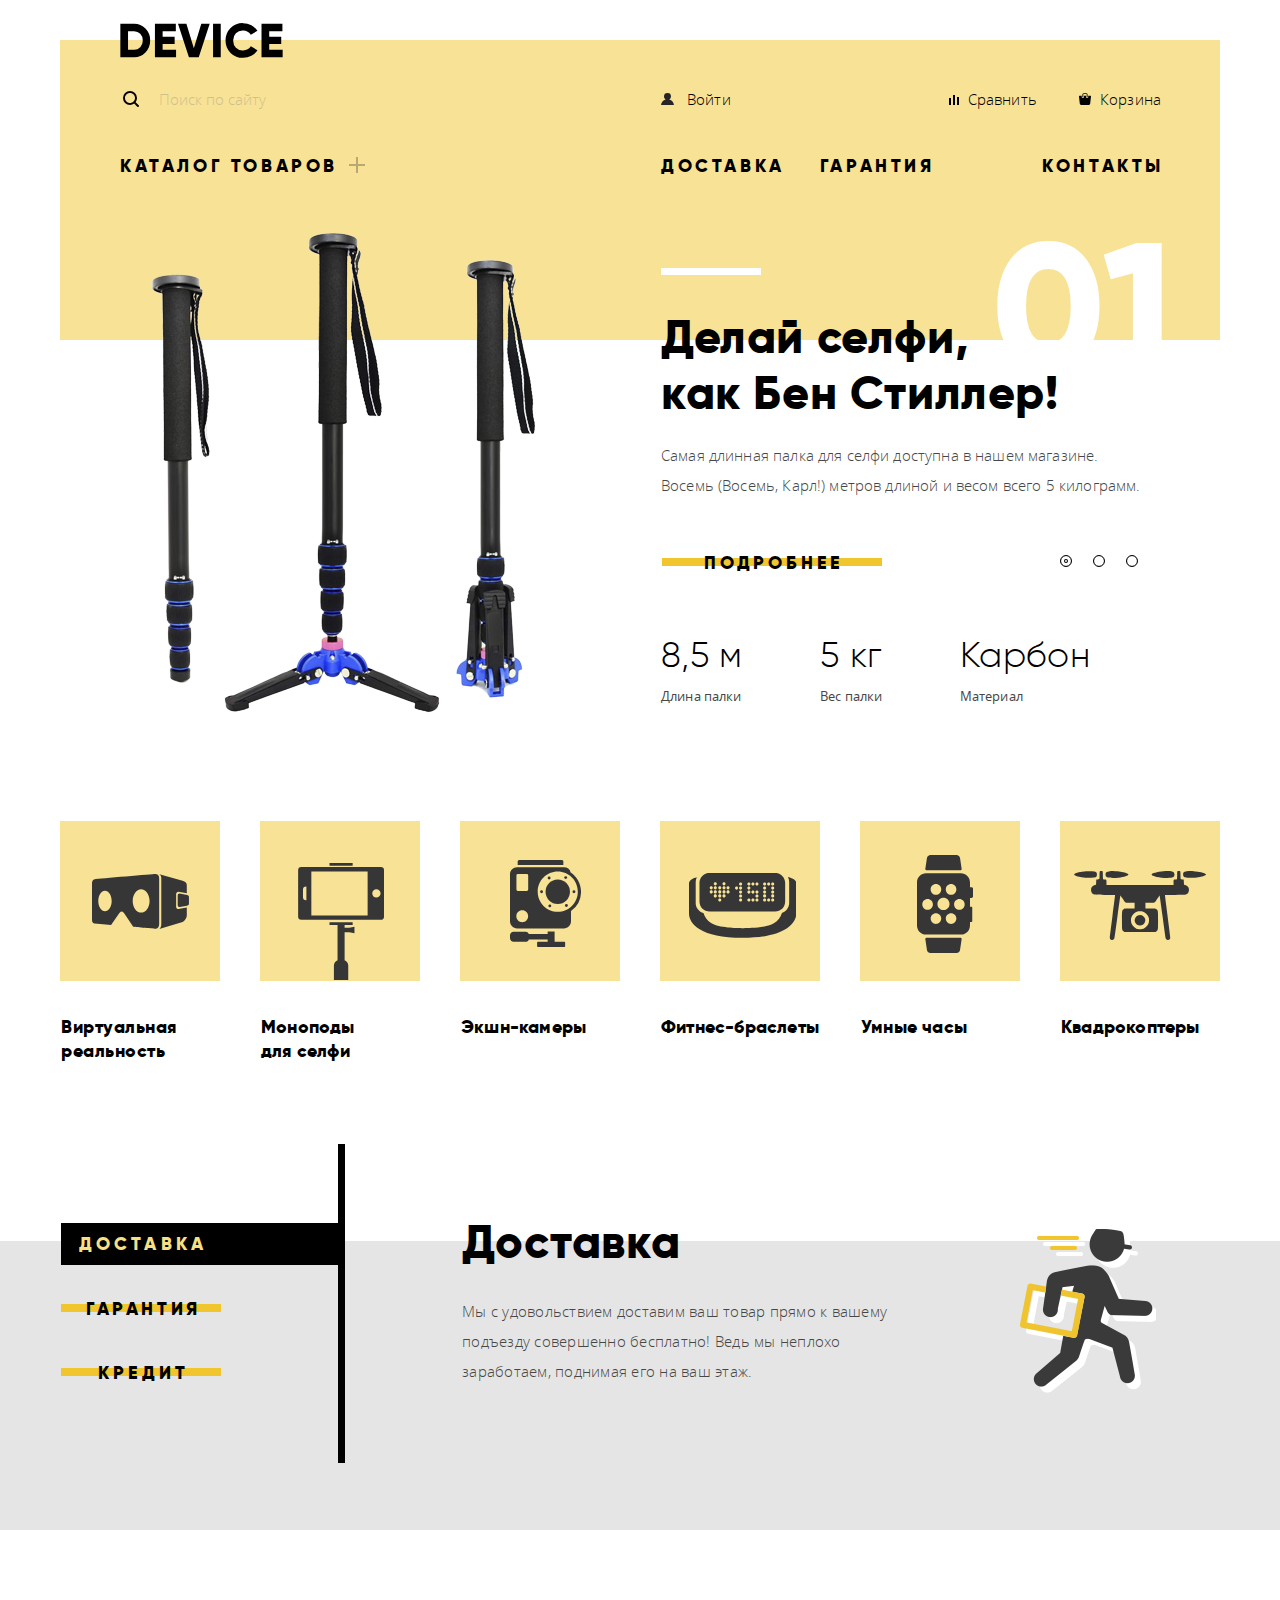
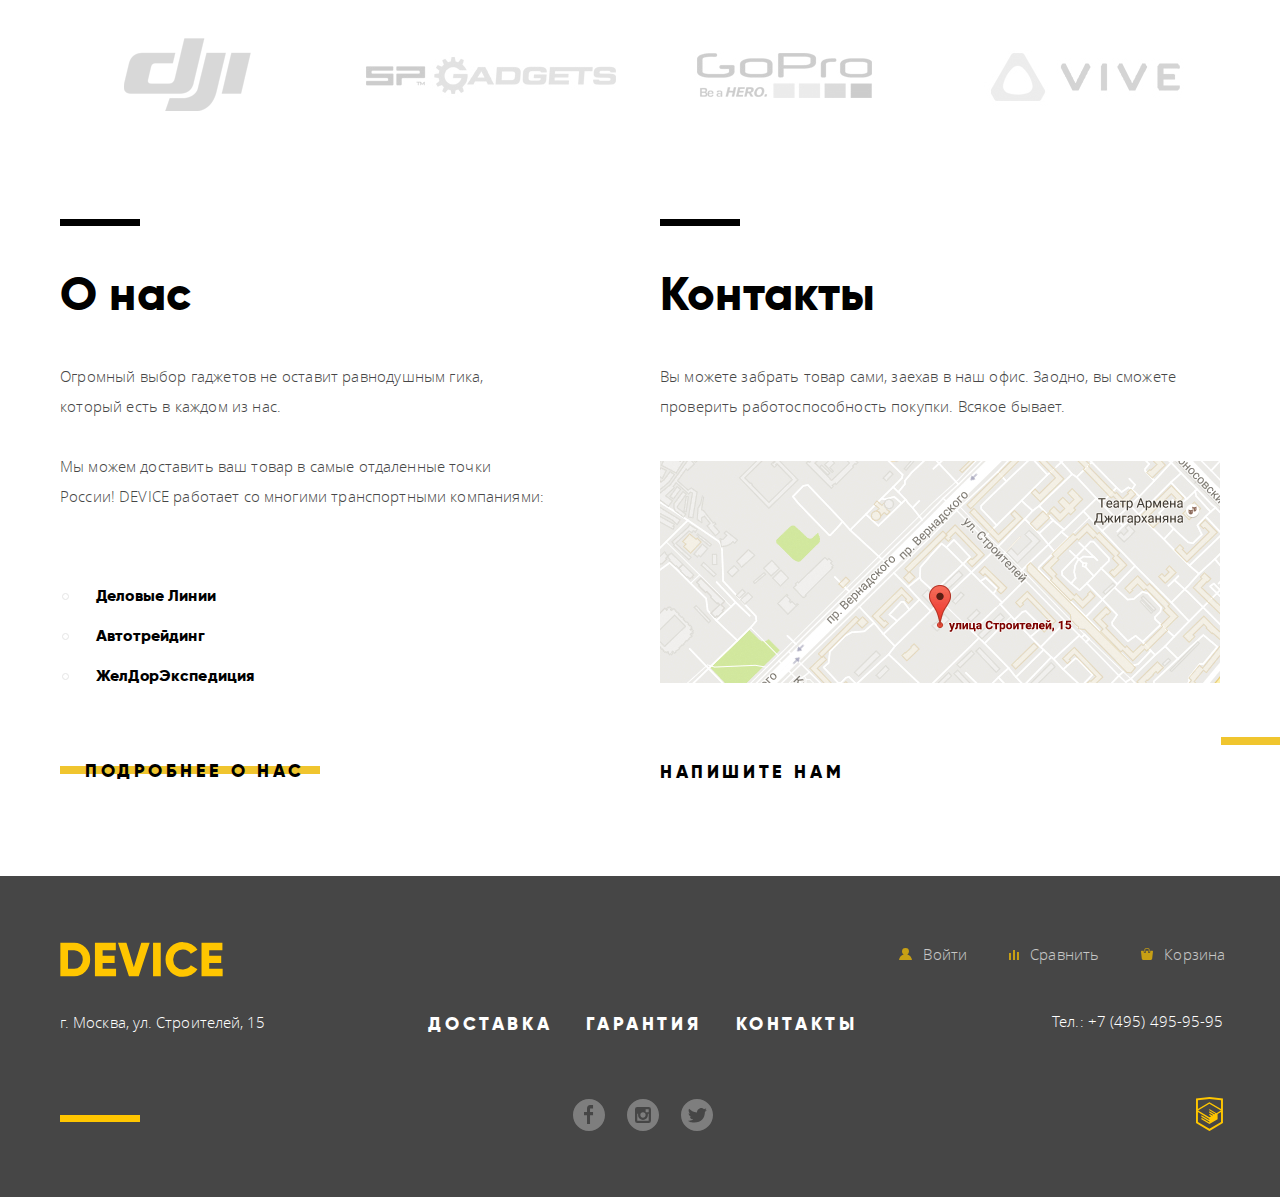
==== commit 2e14b0dc: "1" ====
--- a/index.html
+++ b/index.html
@@ -4,7 +4,7 @@
 <head>
     <meta charset="utf-8">
     <link rel="stylesheet" href="css/normalize.css">
-    <link rel="stylesheet" href="css/style.min.css">
+    <link rel="stylesheet" href="css/style.css">
     <title>HTML Academy: Девайс</title>
 </head>
 
@@ -43,24 +43,12 @@
                             <a href="catalog.html">Каталог товаров</a>
                             <div class="hidden_index_wrapper hidden_wrapper">
                                 <ul class=" hidden_index hidden">
-                                    <li class="item_left">
-                                        <ul class="item_left">
                                             <li class="item_left"><a href="#">Виртуальная реальность</a></li>
                                             <li class="item_left"><a href="catalog.html">Моноподы для селфи</a></li>
                                             <li class="item_left_contr item_left"><a href="#">Экшн-камеры</a></li>
-                                        </ul>
-                                    </li>
-                                    <li class="item_center">
-                                        <ul class="item_center">
                                             <li class="item_center"><a href="#">Фитнес-браслеты</a></li>
-                                            <li class="item_center"><a href="#">Умные часы</a></li>
-                                        </ul>
-                                    </li>
-                                    <li class="item_right">
-                                        <ul class="item_right">
+                                            <li class="item_center item_center_contr"><a href="#">Умные часы</a></li>
                                             <li class="item_right"><a href="#">Квадрокоптеры</a></li>
-                                        </ul>
-                                    </li>
                                 </ul>
                             </div>
                         </li>
@@ -171,24 +159,32 @@
             <h4 class="visually_hidden">партнеры</h4>
             <div class="container">
                 <ul class="partners_list">
-                    <li class="partners_item1">
-                        <a href="#">
+                    <li class="partners_item">
+                        <a href="#" class="partners_link">
                             <h4 class="visually_hidden">партнер 1</h4>
+                            <img  src="img/logo-1.png" alt="партнер_1" width="260" height="100">
+                            <img class="colorful_logo" src="img/logo-1_copy.png" alt="партнер_1" width="260" height="100">
                         </a>
                     </li>
-                    <li class="partners_item2">
-                        <a href="#">
+                    <li class="partners_item">
+                        <a href="#" class="partners_link">
                             <h4 class="visually_hidden">партнер 2</h4>
+                            <img  src="img/logo-2.png" alt="партнер_2" width="260" height="100">
+                            <img class="colorful_logo" src="img/logo-2_copy.png" alt="партнер_1" width="260" height="100">
                         </a>
                     </li>
-                    <li class="partners_item3">
-                        <a href="#">
+                    <li class="partners_item">
+                        <a href="#" class="partners_link">
                             <h4 class="visually_hidden">партнер 3</h4>
+                            <img  src="img/logo-3.png" alt="партнер_3" width="260" height="100">
+                            <img class="colorful_logo" src="img/logo-3_copy.png" alt="партнер_3" width="260" height="100">
                         </a>
                     </li>
-                    <li class="partners_item4">
-                        <a href="#">
+                    <li class="partners_item">
+                        <a href="#" class="partners_link">
                             <h4 class="visually_hidden">партнер 4</h4>
+                            <img  src="img/logo-4.png" alt="партнер_4" width="260" height="100">
+                            <img class="colorful_logo" src="img/logo-4_copy.png" alt="партнер_4" width="260" height="100">
                         </a>
                     </li>
                 </ul>
@@ -202,7 +198,7 @@
                     <p class="first_paragraph">
                         Огромный выбор гаджетов не оставит равнодушным гика, который есть в каждом из нас.
                     </p>
-                    <p>Мы можем доставить ваш товар в самые отдаленные точки
+                    <p class="second_paragraph">Мы можем доставить ваш товар в самые отдаленные точки
 России! DEVICE работает со многими транспортными компаниями:
                     </p>
                     <ul class="transport_company">
@@ -226,7 +222,6 @@
                 </section>
             </div>
         </section>
-
     </main>
     <footer>
         <div class="container footer_wrapper">
@@ -248,13 +243,14 @@
                <svg xmlns="http://www.w3.org/2000/svg" width="32" height="32" viewBox="0 0 32 32"><path fill="#FFF" d="M16 0C7.164 0 0 7.163 0 16s7.164 16 16 16c8.837 0 16-7.164 16-16S24.837 0 16 0zm4.062 9.455h-3.021v3.444h3.021v3.445h-3.021v8.61H14.02v-8.61H11v-3.445h3.021V9.455c0-1.902 1.353-3.445 3.021-3.445h3.021v3.445z"/></svg>
              </a></li>
                     <li><a href="#">
-               <span class="visually_hidden">instagram</span>
-                <svg xmlns="http://www.w3.org/2000/svg" width="32" height="32" viewBox="0 0 32 32"><path fill="#FFF" d="M16 0C7.164 0 0 7.164 0 16c0 8.837 7.164 16 16 16 8.837 0 16-7.163 16-16 0-8.836-7.163-16-16-16zm7.944 12.809c-.251 6.516-3.463 10.832-10.992 10.702h-.486c-.447 0-4.543-.443-5.344-1.823 2.479.19 4.247-.406 5.12-1.136-1.048-.289-2.923-.461-3.251-2.848.384.104.618.221 1.299.113-1.307-.824-2.758-1.519-2.679-3.643.311.317 1.164.518 1.46.457-.768-.233-2.149-3.244-.974-4.781 1.984 1.79 4.075 3.482 7.804 3.643.227-2.214 1.24-3.699 3.168-4.325 1.84-.479 3.255.26 3.901 1.138.737-.224 1.453-.466 2.193-.685-.004.833-.569 1.463-.935 1.709.747.165 1.423-.475 1.423-.475-.184.963-1.094 1.725-1.707 1.954z"/></svg>
-             </a></li>
-                    <li><a href="#">
                <span class="visually_hidden">twitter</span>
                <svg xmlns="http://www.w3.org/2000/svg" width="32" height="32" viewBox="0 0 32 32"><g fill="#FFF"><path d="M20.916 16a4.938 4.938 0 1 1-9.877 0c0-.394.051-.773.138-1.14h-.897v6.838h11.396V14.86h-.897c.086.367.137.746.137 1.14z"/><path d="M15.978 18.659c1.466 0 2.659-1.193 2.659-2.659s-1.193-2.659-2.659-2.659c-1.466 0-2.659 1.193-2.659 2.659s1.192 2.659 2.659 2.659zM18.637 10.302h3.039v3.039h-3.039z"/><path d="M16 0C7.164 0 0 7.164 0 16c0 8.837 7.164 16 16 16 8.837 0 16-7.163 16-16 0-8.836-7.163-16-16-16zm7.955 21.698a2.285 2.285 0 0 1-2.279 2.279H10.279A2.285 2.285 0 0 1 8 21.698V10.302a2.286 2.286 0 0 1 2.279-2.279h11.396a2.286 2.286 0 0 1 2.279 2.279v11.396z"/></g></svg>
              </a></li>
+             <li><a href="#">
+        <span class="visually_hidden">instagram</span>
+         <svg xmlns="http://www.w3.org/2000/svg" width="32" height="32" viewBox="0 0 32 32"><path fill="#FFF" d="M16 0C7.164 0 0 7.164 0 16c0 8.837 7.164 16 16 16 8.837 0 16-7.163 16-16 0-8.836-7.163-16-16-16zm7.944 12.809c-.251 6.516-3.463 10.832-10.992 10.702h-.486c-.447 0-4.543-.443-5.344-1.823 2.479.19 4.247-.406 5.12-1.136-1.048-.289-2.923-.461-3.251-2.848.384.104.618.221 1.299.113-1.307-.824-2.758-1.519-2.679-3.643.311.317 1.164.518 1.46.457-.768-.233-2.149-3.244-.974-4.781 1.984 1.79 4.075 3.482 7.804 3.643.227-2.214 1.24-3.699 3.168-4.325 1.84-.479 3.255.26 3.901 1.138.737-.224 1.453-.466 2.193-.685-.004.833-.569 1.463-.935 1.709.747.165 1.423-.475 1.423-.475-.184.963-1.094 1.725-1.707 1.954z"/></svg>
+      </a></li>
+
                 </ul>
             </div>
             <div class="footer_navigation">
@@ -304,7 +300,7 @@
     <section class="modal_map modal">
         <h2 class="visually_hidden">Как до нас добраться</h2>
         <button type="button" class="modal_close modal_close_map"></button>
-        <iframe src="https://www.google.com/maps/embed?pb=!1m18!1m12!1m3!1d2249.1125488779985!2d37.527429315579646!3d55.6870309805358!2m3!1f0!2f0!3f0!3m2!1i1024!2i768!4f13.1!3m3!1m2!1s0x46b54cf65f5c8955%3A0x694710ccd55501e!2z0YPQuy4g0KHRgtGA0L7QuNGC0LXQu9C10LksIDE1LCDQnNC-0YHQutCy0LAsIDExOTMxMQ!5e0!3m2!1sru!2sru!4v1552596553344" width="960" height="559" frameborder="0" style="border:0" allowfullscreen></iframe>
+        <iframe class="map_show" src="https://www.google.com/maps/embed?pb=!1m18!1m12!1m3!1d2249.1125488779985!2d37.527429315579646!3d55.6870309805358!2m3!1f0!2f0!3f0!3m2!1i1024!2i768!4f13.1!3m3!1m2!1s0x46b54cf65f5c8955%3A0x694710ccd55501e!2z0YPQuy4g0KHRgtGA0L7QuNGC0LXQu9C10LksIDE1LCDQnNC-0YHQutCy0LAsIDExOTMxMQ!5e0!3m2!1sru!2sru!4v1552596553344" width="960" height="559"  allowfullscreen></iframe>
     </section>
 <script type="text/javascript" src="compressed.js">
 
--- a/css/style.css
+++ b/css/style.css
@@ -0,0 +1,2193 @@
+@font-face {
+    font-family: "gilroylight";
+    src: url("../fonts/gilroylight-webfont.woff2") format("woff2"), url("../fonts/gilroylight-webfont.woff") format("woff");
+    font-weight: 300;
+    font-style: normal;
+}
+@font-face {
+    font-family: "gilroyextrabold";
+    src: url("../fonts/gilroyextrabold-webfont.woff2") format("woff2"), url("../fonts/gilroyextrabold-webfont.woff") format("woff");
+    font-weight: 400;
+    font-style: normal;
+}
+@font-face {
+    font-family: "open_sanslight";
+    src: url("../fonts/opensans-light-webfont.woff2") format("woff2"), url("../fonts/opensans-light-webfont.woff") format("woff");
+    font-weight: 300;
+    font-style: normal;
+}
+@font-face {
+    font-family: "open_sansregular";
+    src: url("../fonts/opensans-regular-webfont.woff2") format("woff2"), url("/..fonts/opensans-regular-webfont.woff") format("woff");
+    font-weight: 400;
+    font-style: normal;
+}
+body{
+    background-color: #ffffff;
+    font-family: "gilroyextrabold", Arial, sans-serif;
+    font-size: 15px;
+    font-weight: 400;
+    line-height: 30px;
+    letter-spacing: 0.15px;
+    color: #000000;
+}
+a{
+    text-decoration: none;
+}
+.visually_hidden, .visually_hidden:not(:focus):not(:active), input[type=checkbox].visually-hidden, input[type=radio].visually-hidden {
+    position: absolute;
+    width: 1px;
+    height: 1px;
+    margin: -1px;
+    border: 0;
+    padding: 0;
+    white-space: nowrap;
+    -webkit-clip-path: inset(100%);
+            clip-path: inset(100%);
+    clip: rect(0 0 0 0);
+    overflow: hidden;
+}
+.container{
+    width: 1160px;
+    margin: 0 auto;
+}
+.mail_header{
+    margin: 0;
+}
+.header_logo{
+    width: 163px;
+    height: 35px;
+    position: relative;
+    top: -17px;
+}
+/* header */
+.header_navigaton{
+    background-color: #f8e296;
+    color: #000000;
+    margin-top: 40px;
+    padding-right: 59px;
+    padding-left: 60px;
+    padding-bottom: 142px;
+}
+.inner_page .header_navigaton{
+    padding-bottom: 28px;
+}
+.inner_page .search_form{
+    left: 29px;
+    top: -3px;
+}
+.inner_page .search_form::before{
+    left: -27px;
+    top: 10px;
+}
+.header_navigaton ul{
+    list-style: none;
+    padding: 0px;
+}
+.inner_page .header_navigation_small_literal{
+    margin-bottom: 15px;
+    margin-top: -3px;
+}
+.header_navigation_small_literal{
+    display: -webkit-box;
+    display: -ms-flexbox;
+    display: flex;
+    -webkit-box-pack: justify;
+    -ms-flex-pack: justify;
+    justify-content: space-between;
+    padding: 0;
+    margin: 0;
+    margin-bottom: 32px;
+    margin-top: -2px;
+}
+.right_side_small{
+    width: 500px;
+    display: -webkit-box;
+    display: -ms-flexbox;
+    display: flex;
+    justify-content: space-between;
+}
+.right_side_small_catalog{
+    width: 500px;
+    display: -webkit-box;
+    display: -ms-flexbox;
+    display: flex;
+    -webkit-box-pack: justify;
+    -ms-flex-pack: justify;
+    justify-content: space-between;
+    letter-spacing: 0.15px;
+}
+.inner_page .catalog_bolt_list{
+    display: -webkit-box;
+    display: -ms-flexbox;
+    display: flex;
+    -webkit-box-pack: justify;
+    -ms-flex-pack: justify;
+    justify-content: space-between;
+}
+.inner_page .header_navigaton_bolt_literal{
+    width: 500px;
+}
+.inner_page .garant{
+    margin-right: 74px;
+}
+.inner_page .contact{
+    margin-right: -3px;
+}
+.right_side_small li:nth-child(3){
+    margin-left: 40px;
+}
+.right_side_small_catalog li:last-child{
+    margin-left: 42px;
+}
+.enter{
+    margin-right: auto;
+}
+.header_exit{
+  margin-right: 92px;
+}
+.enter a{
+    position: relative;
+    left: 26px;
+}
+.enter a:hover::before, .enter a:focus::before{
+    opacity: 0.6;
+}
+.enter a:active::before{
+    opacity: 0.3;
+}
+.enter a::before{
+    content: "";
+    position: absolute;
+    width: 13px;
+    height: 12px;
+    background-image: url("../img/svg-device/user.svg");
+    left: -26px;
+    top: 4px;
+}
+.cart{
+    position: relative;
+    margin-left: 23px;
+}
+.cart::before{
+    position: absolute;
+    content: "";
+    width: 12px;
+    height: 12px;
+    background-image: url("../img/svg-device/cart.svg");
+    left: -21px;
+    top: 4px;
+}
+.cart:hover::before, .cart:hover::before{
+    opacity: 0.6;
+}
+.cart:active::before{
+    opacity: 0.3;
+}
+.compare{
+    position: relative;
+}
+.compare::before{
+    position: absolute;
+    content: "";
+    height: 10px;
+    width: 10px;
+    background-image: url("../img/svg-device/compare.svg");
+    top: 6px;
+    left: -19px;
+}
+.compare:hover::before, .compare:focus::before{
+    opacity: 0.6;
+}
+.compare:active::before{
+    opacity: 0.3;
+}
+.right_side_bolt{
+    padding: 0;
+    margin-right: 0;
+    width: 500px;
+    display: -webkit-box;
+    display: -ms-flexbox;
+    display: flex;
+    -webkit-box-pack: end;
+    -ms-flex-pack: end;
+    justify-content: space-between;
+}
+.header_navigaton_bolt_literal{
+    padding-right: 0;
+    display: -webkit-box;
+    display: -ms-flexbox;
+    display: flex;
+    -webkit-box-pack: justify;
+    -ms-flex-pack: justify;
+    justify-content: space-between;
+}
+.catalog_item{
+    position: relative;
+}
+.catalog_item::before{
+    position: absolute;
+    content: "";
+    background-image: url("../img/svg-device/plus.svg");
+    width: 16px;
+    height: 16px;
+    right: -27px;
+    top: 4px;
+    opacity: 0.3;
+}
+.inner_page .catalog_item:hover::before{
+    display: none;
+}
+.inner_page .catalog_item::before{
+    right: -27px;
+}
+.hidden_wrapper{
+    display: none;
+    position: absolute;
+    top: 13px;
+}
+.hidden_index_wrapper{
+  top: -10px;
+}
+.hidden{
+    width: 555px;
+    margin-top: 53px;
+    background-color: #f8e296;
+}
+.hidden_index{
+  display: flex;
+  flex-direction: column;
+  flex-wrap: wrap;
+  align-items: flex-start;
+  width: 1100px;
+  height: 130px;
+  margin-top: 66px;
+}
+.hidden_index li{
+  width: 200px;
+}
+.item_left a{
+  text-transform: none;
+}
+.hidden_index .item_right{
+  margin-bottom: 60px;
+}
+
+.catalog_item:hover .hidden_wrapper, .catalog_item:focus .hidden_wrapper{
+    display: block;
+    z-index: 77;
+}
+
+.inner_page .hidden_wrapper{
+    position: absolute;
+    width: 1160px;
+    left: -59px;
+    top: 20px;
+    background-color: #f8e296;
+    padding-left: 60px;
+    padding-bottom: 60px;
+    -webkit-box-sizing: border-box;
+            box-sizing: border-box;
+}
+.right_side_bolt_contacts{
+    margin-left: auto;
+    margin-right: -3px;
+}
+.right_side_bolt li:nth-child(1){
+    margin-right: 35px;
+}
+.search_form{
+    position: relative;
+    left: 37px;
+}
+.search_button{
+    position: absolute;
+    visibility: hidden;
+    top: -15px;
+    left: 318px;
+    background-color: transparent;
+    border: 2px solid #000000;
+    border-bottom: none;
+    padding: 16px 18px;
+    font-family: "open_sansregular", Arial, sans-serif;
+}
+.inner_page .search_button{
+  top: -13px;
+}
+.search_button_field:active ~ .search_button, .search_button_field:focus ~ .search_button{
+    visibility: visible;
+}
+
+.inner_page .search_button_field[placeholder]{
+  padding: 10px;
+}
+.search_button:hover, .search_button:focus{
+    background-color: #000000;
+    color: #ffffff;
+}
+.search_button:active{
+    color: #4c4c4c;
+}
+.search_small_litetal label{
+    font-family: "open_sansregular", Arial, sans-serif;
+    opacity: 0.3;
+    color: #000000;
+    font-weight: 400;
+    line-height: 30px;
+    letter-spacing: 0.15px;
+    -webkit-box-sizing: border-box;
+            box-sizing: border-box;
+}
+.search_small_litetal input[placeholder]{
+    padding: 10px;
+    padding-top: 7px;
+    padding-right: 100px;
+    padding-left: 2px;
+    margin-bottom: 3px;
+}
+.search_small_litetal input[placeholder]:hover{
+    opacity: 0.6;
+}
+.search_small_litetal input[placeholder]:focus{
+    -webkit-box-shadow: 0px 2px ;
+    box-shadow: 0px 2px ;
+    outline: none;
+    width: 403px;
+    opacity: 1.0;
+    -webkit-box-sizing: border-box;
+    box-sizing: border-box;
+}
+.search_small_litetal input{
+    color: #000000;
+    font-family: "open_sanslight", Arial, sans-serif;
+    background-color: transparent;
+    border: none;
+    font-size: 15px;
+    opacity: 0.3;
+    position: relative;
+}
+.search_form::before{
+    position: absolute;
+    content: "";
+    width: 16px;
+    height: 16px;
+    left: -34px;
+    top: 7px;
+    background-image: url("../img/svg-device/search.svg");
+}
+.main_header img:hover , .main_header img:focus{
+    opacity: 0.6;
+}
+.main_header img:active{
+    opacity: 0.3;
+}
+
+.header_navigation_small_literal a:hover, .header_navigation_small_literal a:focus, .header_navigaton_catalog a:hover, .header_navigaton_catalog a:focus, .header_navigaton_bolt_literal a:hover, .header_navigaton_bolt_literal a:focus{
+    opacity: 0.6;
+}
+.header_navigation_small_literal a:active, .header_navigaton_catalog a:active, .header_navigaton_bolt_literal a:active{
+    opacity: 0.3;
+}
+.header_navigation_small_literal a{
+    font-family: "open_sanslight", Arial, sans-serif;
+    font-size: 15px;
+    font-weight: 300;
+    line-height: 30px;
+    color: #000000;
+    letter-spacing: 0.15px;
+}
+
+.header_navigaton_bolt_literal a, .header_navigaton_catalog a{
+    font-family: "gilroyextrabold", Arial, sans-serif;
+    font-size: 18px;
+    font-weight: 400;
+    line-height: 24px;
+    text-transform: uppercase;
+    letter-spacing: 3.6px;
+    color: #000000;
+}
+/* header end */
+/* slaider*/
+.slaider{
+    width: 1076px;
+    margin: 0 auto;
+}
+.slaider_radio_list{
+    display: -webkit-box;
+    display: -ms-flexbox;
+    display: flex;
+    list-style: none;
+}
+.promo_radio{
+    visibility: hidden;
+}
+.slaider_radio_list .promo_indicator{
+    position: relative;
+    -webkit-box-sizing: border-box;
+            box-sizing: border-box;
+}
+.promo_radio ~ label::before{
+    position: absolute;
+    content: "";
+    width: 10px;
+    height: 10px;
+    left: 904px;
+    top: 197px;
+    border-radius: 50%;
+    border: 1px solid #000000;
+    background-color: #ffffff;
+    z-index: 999;
+    box-shadow: inset 0 0 0 2px #ffffff, inset 0 0 0 1px #000000;
+}
+
+.promo_radio:checked + label::before{
+    position: absolute;
+    content: "";
+    width: 10px;
+    height: 10px;
+    border-radius: 50%;
+    background-color: #ffffff;
+    box-shadow: inset 0 0 0 3px #ffffff, inset 0 0 0px 4px #000000;
+}
+.promo_radio ~.promo_1_indicator::before{
+    left: 905px;
+    top: 200px;
+}
+.promo_radio ~.promo_2_indicator::before{
+    left: 925px;
+    top: 200px;
+}
+.promo_radio ~.promo_3_indicator::before{
+    left: 945px;
+    top: 200px;
+}
+.promo_description{
+    position: relative;
+    margin-top: 0;
+    margin-bottom: 0;
+    padding-left: 0;
+    list-style: none;
+}
+.promo_description::after{
+    position: absolute;
+    content: "";
+    background-color: #ffffff;
+    width: 100px;
+    height: 7px;
+    top: -87px;
+    left: 480px;
+}
+.slide_img{
+    position: absolute;
+}
+.slide_img1{
+    top: -126px;
+    left: -30px;
+}
+.slide_img2{
+    top: -113px;
+    left: -1px;
+}
+.slide_img3{
+    top: -60px;
+    left: -87px;
+}
+.slade_name{
+    position: absolute;
+    top: -92px;
+    left: 480px;
+    width: 400px;
+    line-height: 56px;
+    color: #000000;
+    font-size: 47px;
+    font-weight: 400;
+    letter-spacing: 0.60px;
+    padding: 0;
+}
+.promo_description_item1 .slide_number{
+    right: 90px;
+}
+.promo_description_item1 .slade_description{
+    width: 483px;
+    padding: 0;
+    letter-spacing: 0.15px;
+}
+.promo_description_item1 .slider_characteristic{
+    -webkit-box-pack: justify;
+        -ms-flex-pack: justify;
+            justify-content: space-between;
+    width: 472px;
+}
+.promo_description_item2 .slide_number{
+    right: 67px;
+}
+.promo_description_item2 .slade_description{
+    letter-spacing: 0.17px;
+    width: 459px;
+}
+.promo_description_item3 .slade_name{
+    width: 507px;
+    padding: 0;
+    letter-spacing: 0.73px;
+}
+.promo_description_item3 .slide_number{
+    letter-spacing: 3.9px;
+    left: 783px;
+    top: -140px;
+}
+.promo_description_item1, .promo_description_item2, .promo_description_item3{
+    position: fixed;
+    left: -10000px;
+}
+#promo_1:checked ~ .promo_description .promo_description_item1, #promo_2:checked ~ .promo_description .promo_description_item2, #promo_3:checked ~ .promo_description .promo_description_item3{
+    position: relative;
+    left: 0;
+    padding: 40px 0px 40px 600px;
+}
+.slade_description{
+    position: relative;
+    left: -120px;
+    width: 470px;
+    margin: 0;
+    margin-top: 45px;
+    padding: 0;
+    color: #464646;
+    font-family: "open_sanslight", Arial, sans-serif;
+    font-size: 15px;
+    font-weight: 300;
+    line-height: 30px;
+    letter-spacing: 0.18px;
+}
+.slide_number{
+    position: absolute;
+    top: -136px;
+    right: 97px;
+    color: #ffffff;
+    font-family: "gilroyextrabold", Arial, sans-serif;
+    font-size: 179px;
+    font-weight: 400;
+    line-height: 179.2px;
+    letter-spacing: 0.36px;
+}
+.promo_description .detail{
+    top: 50px;
+    right: 102px;
+    letter-spacing: 3.80px;
+}
+.promo_description .detail::after{
+    left: -42px;
+    width: 220px;
+}
+.slaider_table{
+    position: relative;
+    left: -122px;
+    margin-top: 100px;
+    border-spacing: 0;
+    width: 430px;
+    -webkit-box-sizing: border-box;
+            box-sizing: border-box;
+}
+.slaider_table tr{
+    display: -webkit-box;
+    display: -ms-flexbox;
+    display: flex;
+    -webkit-box-pack: justify;
+        -ms-flex-pack: justify;
+            justify-content: space-between;
+}
+.slaider_table tr:first-child{
+    color: #000000;
+    font-family: "open_sansligh", Arial, sans-serif;
+    font-size: 36px;
+    font-weight: 300;
+    line-height: 48px;
+    letter-spacing: 0.36px;
+}
+.slaider_table tr:last-child{
+    color: #464646;
+    font-family: "open_sansregular", Arial, sans-serif;
+    font-size: 13px;
+    font-weight: 400;
+    line-height: 20px;
+    letter-spacing: 0.13px;
+    text-align: left;
+}
+.slider_characteristic{
+    position: relative;
+    display: -webkit-box;
+    display: -ms-flexbox;
+    display: flex;
+    -webkit-box-pack: start;
+        -ms-flex-pack: start;
+            justify-content: flex-start;
+    color: #000000;
+    font-family: "gilroylight", Arial, sans-serif;
+    font-size: 36px;
+    font-weight: 300;
+    line-height: 48px;
+    letter-spacing: 0.36px;
+    margin-top: 70px;
+    left: -120px;
+    top: -5px;
+}
+.characteristic_item{
+    display: -webkit-box;
+    display: -ms-flexbox;
+    display: flex;
+    -ms-flex-direction: column;
+    -webkit-box-orient: vertical;
+    -webkit-box-direction: normal;
+            flex-direction: column;
+    padding-right: 43px;
+}
+.characteristic_item span{
+    color: #464646;
+    font-family: "open_sansregular", Arial, sans-serif;
+    font-size: 13px;
+    font-weight: 400;
+    line-height: 20px;
+    letter-spacing: 0.13px;
+    margin-top: 7px;
+}
+/* popular_list */
+.popular_list{
+    margin: 0;
+    margin-bottom: 130px;
+    margin-top: 34px;
+    padding: 0;
+    display: -webkit-box;
+    display: -ms-flexbox;
+    display: flex;
+    -webkit-box-pack: justify;
+        -ms-flex-pack: justify;
+            justify-content: space-between;
+    list-style: none;
+}
+.popular_list a{
+    display: block;
+    background-color: #f8e296;
+    width: 160px;
+    height: 160px;
+}
+.popular_list a:hover, .popular_list a:focus{
+    background-color: #f0c52e;
+}
+.popular_list a:active{
+    opacity: 0.6;
+    background-color: #f0c52e;
+}
+.popular_name{
+    position: relative;
+    display: -webkit-box;
+    display: -ms-flexbox;
+    display: flex;
+    top: 194px;
+    left: 1px;
+    color: #000000;
+    font-family: "gilroyextrabold", Arial, sans-serif;
+    font-size: 18px;
+    font-weight: 400;
+    line-height: 24px;
+    letter-spacing: 0.20px;
+}
+.popular_list_item1 a{
+    background-image: url("../img/svg-device/popular-1.svg");
+    background-repeat: no-repeat;
+    background-position: center;
+}
+.popular_list_item1 .popular_name{
+    width: 130px;
+    letter-spacing: 0.50px;
+}
+.popular_list_item2 a{
+    background-image: url("../img/svg-device/popular-2.svg");
+    background-repeat: no-repeat;
+    background-position: 52% 98%;
+}
+.popular_list_item2 .popular_name{
+    width: 93px;
+}
+.popular_list_item3 a{
+    background-image: url("../img/svg-device/popular-3.svg");
+    background-repeat: no-repeat;
+    background-position: 56% 53%;
+}
+.popular_list_item4 a{
+    background-image: url("../img/svg-device/popular-4.svg");
+    background-repeat: no-repeat;
+    background-position: 55% 54%;
+}
+.popular_list_item5 a{
+    background-image: url("../img/svg-device/popular-5.svg");
+    background-repeat: no-repeat;
+    background-position: 55% 54%;
+}
+.popular_list_item6 a{
+    background-image: url("../img/svg-device/popular-6.svg");
+    background-repeat: no-repeat;
+    background-position: 50% 55%;
+}
+/* popular_end */
+/* service */
+.service{
+    width: 100%;
+    background-color: #e5e5e5;
+    margin-top: 260px;
+}
+.service_wrapper{
+    position: relative;
+    padding-left: 0;
+}
+.service label{
+    position: absolute;
+    letter-spacing: 4.12px;
+    display: inline-block;
+    padding-right: 260px;
+    padding-left: 18px;
+    padding-top: 9px;
+    padding-bottom: 9px;
+    width: 278px;
+    -webkit-box-sizing: border-box;
+            box-sizing: border-box;
+}
+.service .detail{
+    left: -24px;
+}
+.service_indicator1{
+    top: -18px;
+}
+.service_indicator2{
+    top: 47px;
+}
+.service_wrapper .service_indicator2{
+    padding-left: 25px;
+    letter-spacing: 3.6px;
+    padding-right: 0;
+}
+.service_wrapper .service_indicator3 {
+    top: 111px;
+    right: -30px;
+    padding-left: 37px;
+    letter-spacing: 4px;
+    padding-right: 10px;
+}
+.service .detail::after{
+    width: 160px;
+    top: 16px;
+    left: 0px;
+}
+.service_radio:checked + .detail::after{
+    background-color: transparent;
+    -webkit-transition-delay: -1s;
+         -o-transition-delay: -1s;
+            transition-delay: -1s;
+}
+.service_radio:checked + label{
+    background-color: #000000;
+    color: #f7e184;
+}
+.service_description{
+    position: relative;
+    width: 924px;
+    left: 251px;
+    top: -22px;
+    margin: 0;
+    margin-bottom: 96px;
+    list-style: none;
+    padding-bottom: 107px;
+    padding-left: 151px;
+    -webkit-box-sizing: border-box;
+            box-sizing: border-box;
+}
+.service_description::before{
+    position: absolute;
+    content: "";
+    width: 7px;
+    height: 319px;
+    background-color: #000000;
+    left: 27px;
+    top: -75px;
+}
+.service_item_description1::after{
+    position: absolute;
+    content: "";
+    background-image: url("../img/delivery.png");
+    background-repeat: no-repeat;
+    right: 15px;
+    top: 10px;
+    width: 200px;
+    height: 200px;
+}
+.service_item_description2::after{
+    position: absolute;
+    content: "";
+    right: 29px;
+    top: -13px;
+    width: 200px;
+    height: 200px;
+    background-image: url("../img/warranty.png");
+    background-repeat: no-repeat;
+}
+.service_item_description2:focus{
+
+  }
+.service_item_description3::after{
+    position: absolute;
+    content: "";
+    right: 72px;
+    top: -22px;
+    width: 200px;
+    height: 200px;
+    background-image: url("../img/credit.png");
+    background-repeat: no-repeat;
+    background-position: 74% ;
+}
+.service_item_description{
+    position: fixed;
+    left: -1000px;
+}
+.service_item_description h3{
+    color: #000000;
+    font-family: "gilroyextrabold", Arial, sans-serif;
+    font-size: 47px;
+    font-weight: 400;
+    line-height: 48px;
+    letter-spacing: 0.90px;
+    margin-bottom: 29px;
+}
+.service_item_description p{
+    width: 450px;
+    color: #464646;
+    font-family: "open_sanslight", Arial, sans-serif;
+    font-size: 15px;
+    font-weight: 300;
+    line-height: 30px;
+    letter-spacing: 0.25px;
+}
+.service_item_description2 p{
+    width: 440px;
+    color: #464646;
+    font-family: "open_sanslight", Arial, sans-serif;
+    font-size: 15px;
+    font-weight: 300;
+    line-height: 30px;
+    letter-spacing: 0.21px;
+    padding: 0;
+}
+.service_item_description2 span{
+    letter-spacing: 0.10px;
+}
+.service_item_description3 p{
+    letter-spacing: 0.29px;
+    width: 442px;
+}
+.service_item_description3 span{
+    letter-spacing: 0.19px;
+}
+#service_radio1:checked ~ .service_description .service_item_description1, #service_radio2:checked ~ .service_description .service_item_description2, #service_radio3:checked ~ .service_description .service_item_description3{
+    position: static;
+}
+#service_radio2:checked ~ .service_indicator2{
+  padding-left: 30px;
+}
+#service_radio3:checked ~ .service_indicator3{
+  padding-left: 42px;
+}
+/* service_end */
+/* partners start */
+.partners{
+    -webkit-box-sizing: border-box;
+            box-sizing: border-box;
+    margin-bottom: 106px;
+}
+.partners_list{
+    list-style: none;
+    display: -webkit-box;
+    display: -ms-flexbox;
+    display: flex;
+    -webkit-box-pack: justify;
+        -ms-flex-pack: justify;
+            justify-content: space-between;
+    padding: 0;
+    margin: 0;
+}
+.partners_list a{
+    display: block;
+    background-position: center;
+    width: 260px;
+    height: 100px;
+    padding: 0;
+}
+.partners_link{
+    position: relative;
+}
+.partners_link img:last-child{
+  position: absolute;
+  top: 0px;
+  left: 0;
+}
+.colorful_logo{
+  display: none;
+}
+.partners_link:hover .colorful_logo{
+    display: block;
+}
+/* partners end */
+/* company_description */
+/* catalog */
+.container .monopods{
+    margin-bottom: 22px;
+    padding-left: 60px;
+    letter-spacing: 0.61px;
+}
+.main_navigation_list{
+    display: -webkit-box;
+    display: -ms-flexbox;
+    display: flex;
+    -webkit-box-pack: justify;
+    -ms-flex-pack: justify;
+    justify-content: space-between;
+    width: 384px;
+    padding: 0;
+    padding-left: 60px;
+    margin: 0;
+    margin-bottom: 40px;
+    font-family: "open_sansregular", Arial, sans-serif;
+    letter-spacing: 0.17px;
+}
+
+.main_navigation_list a{
+    opacity: 0.3;
+    color: #000000;
+}
+.catalog_wrapper{
+    position: relative;
+    width: 100%;
+}
+.filter::after{
+    position: absolute;
+    content: "";
+    top: 4px;
+    left: 0;
+    width: 100%;
+    height: 70px;
+    background-color: #dbdbdb;
+    opacity: 0.4;
+}
+.container_columns{
+    display: -webkit-box;
+    display: -ms-flexbox;
+    display: flex;
+    -webkit-box-pack: justify;
+    -ms-flex-pack: justify;
+    justify-content: space-between;
+}
+.filter{
+    margin-left: auto;
+    margin-right: 67px;
+}
+#from, #till{
+    position: relative;
+    top: 0;
+    width: 20px;
+    height: 22px;
+    background-image: url("../img/svg-device/filter-button.svg");
+    content: "";
+}
+#till{
+    left: 18px;
+    z-index: 900;
+}
+#till::before{
+  position: absolute;
+  content: "";
+  width: 93px;
+  height: 3px;
+  background-color: #91c92f;
+  left: -94px;
+  top: 9px;
+  z-index: 899;
+}
+#till::after{
+  position: absolute;
+  content: "";
+  width: 77px;
+  height: 3px;
+  background-color: #dbdbdb;
+  left: 20px;
+  top: 9px;
+  z-index: 879;
+}
+#from{
+    left: -7px;
+}
+.from_button, .till_button{
+    position: relative;
+    top: 26px;
+    left: -25px;
+    width: 54px;
+    height: 12px;
+    opacity: 0.2;
+    color: #000000;
+    font-family: "gilroylight", Arial, sans-serif;
+    font-size: 14px;
+    font-weight: 300;
+    line-height: 24px;
+}
+.from_button{
+  margin-right: 34px;
+}
+.filter_title{
+    position: absolute;
+    left: 155px;
+    top: 12px;
+    z-index: 1000;
+    color: #000000;
+    font-family: "gilroyextrabold", Arial, sans-serif;
+    font-size: 16px;
+    font-weight: 400;
+    line-height: 24px;
+    text-transform: uppercase;
+    letter-spacing: 3.5px;
+}
+input[type="range"]{
+    margin-top: 50px;
+}
+fieldset{
+    border: transparent;
+    width: 270px;
+    -webkit-box-sizing: border-box;
+    box-sizing: border-box;
+}
+.filter_options{
+    padding-left: 57px;
+}
+.filter_checkbox{
+    position: relative;
+    cursor: pointer;
+    padding-left: 38px;
+    letter-spacing: 6px;
+}
+.checkbox_condition + label::before{
+    position: absolute;
+    content: "";
+    top: -2px;
+    left: -1px;
+    width: 23px;
+    height: 23px;
+    background-image: url("../img/svg-device/checkbox-off.svg");
+}
+.checkbox_condition:disabled + label{
+    opacity: 0.6;
+}
+.checkbox_condition:checked + label::before{
+    position: absolute;
+    content: "";
+    top: -2px;
+    left: -1px;
+    width: 25px;
+    height: 23px;
+    background-image: url("../img/svg-device/checkbox-on.svg");
+}
+.checkbox_filter{
+    margin: 0;
+    padding-left: 0;
+}
+.filter::before{
+    display: block;
+    position: absolute;
+    top: 5px;
+    left: 0;
+    content: "";
+    width: 424px;
+    height: 100%;
+    z-index: -1;
+    background-color: #efefef;
+}
+.color{
+    margin: 0;
+    margin-top: 10px;
+    padding: 0;
+    margin-bottom: 17px;
+}
+/* body > * {
+  background-color: rgba(200, 0, 0, 0.3);
+}
+
+body > * > * {
+  background-color: rgba(0, 255, 0, 0.3);
+}
+
+body > * > * > * {
+  background-color: rgba(0, 255, 255, 0.3);
+}
+
+body > * > * > * > * {
+  background-color: rgba(0, 0, 255, 0.3);
+} */
+.filter legend{
+    color: #000000;
+    font-family: "gilroyextrabold", Arial, sans-serif;
+    font-size: 18px;
+    font-weight: 400;
+    line-height: 24px;
+    letter-spacing: 0.18px;
+    margin-bottom: 17px;
+    margin-top: 0px;
+}
+.bluetooth{
+    padding: 0;
+    margin-left: 0;
+    margin-bottom: 40px;
+}
+.filter_radio{
+    position: relative;
+    cursor: pointer;
+    padding-left: 38px;
+}
+.filter_radio input[type="radio"] + .checkbox_indicator{
+    position: absolute;
+    content: "";
+    height: 25px;
+    width: 25px;
+    left: 0;
+    top: 0;
+    background-image: url("../img/svg-device/radio-off.svg");
+}
+.filter_radio input[type="radio"]:checked + .checkbox_indicator::after{
+    position: absolute;
+    content: "";
+    height: 25px;
+    width: 25px;
+    left: 0;
+    top: 0;
+    background-image: url("../img/svg-device/radio-on.svg");
+}
+.filter_options .detail{
+    right: 40px;
+    top: -2px;
+    padding: 0;
+    letter-spacing: 3.4px;
+    font-weight: 400;
+}
+.filter_options .detail::after{
+    top: 8px;
+    left: 13px;
+    width: 200px;
+}
+.produrt{
+    width: 761px;
+    margin-top: 145px;
+}
+.product_sort{
+  display: flex;
+  justify-content: space-between;
+}
+.sort_direction{
+  list-style: none;
+  display: -webkit-flex;
+  display: -ms-flex;
+  display: flex;
+  width: 100px;
+  justify-content:  space-between;
+  margin-top: -114px;
+  margin-bottom: 108px;
+
+}
+.sort{
+    display: -ms-flex;
+    display: -webkit-box;
+    display: -ms-flexbox;
+    display: flex;
+    list-style: none;
+    padding: 0;
+    margin: 0;
+    margin-top: -114px;
+    margin-bottom: 97px;
+    position: relative;
+}
+.product_sort a{
+    color: #000000;
+    opacity: 0.3;
+}
+.product_sort a:hover, .product_sort a:focus {
+    opacity: 0.6;
+}
+.sort a:active{
+    opacity: 1;
+}
+.sort_direction_up a{
+    position: relative;
+    color: transparent;
+}
+.sort_direction_up a::after{
+    position: absolute;
+    content: "";
+    top: 0px;
+    left: 60px;
+    width: 11px;
+    height: 10px;
+    background-image: url("../img/svg-device/icon-up-dir.svg");
+}
+.sort_direction_down a{
+    position: relative;
+    color: transparent;
+}
+.sort_direction_down a::after{
+    position: absolute;
+    content: "";
+    left: 21px;
+    top: 0px;
+    width: 11px;
+    height: 10px;
+    background-image: url("../img/svg-device/icon-down-dir.svg");
+}
+.sort .sort_title{
+    color: #000000;
+    font-family: "gilroyextrabold", Arial, sans-serif;
+    font-size: 16px;
+    font-weight: 400;
+    line-height: 24px;
+    text-transform: uppercase;
+    letter-spacing: 3.70px;
+    margin-top: -1px;
+    margin-left: 2px;
+    margin-right: 50px;
+}
+.sort li{
+    color: #000000;
+    font-family: "Open Sans", Arial, sans-serif;
+    font-size: 14px;
+    font-weight: 400;
+    line-height: 18px;
+    margin-right: 27px;
+}
+.product_items{
+    display: -webkit-box;
+    display: -ms-flexbox;
+    display: flex;
+    -webkit-box-pack: justify;
+    -ms-flex-pack: justify;
+    justify-content: space-between;
+    -ms-flex-wrap: wrap;
+    flex-wrap: wrap;
+    width: 760px;
+    margin: 0;
+    padding: 0;
+}
+.product_items li{
+    margin-bottom: 26px;
+}
+.product_items p:first-child{
+    margin-top: 0;
+}
+/* catalog */
+.company_description{
+    background-color: #ffffff;
+}
+.company_description_container{
+    display: -webkit-box;
+    display: -ms-flexbox;
+    display: flex;
+    -webkit-box-pack: justify;
+    -ms-flex-pack: justify;
+    justify-content: space-between;
+    margin-bottom: 87px;
+}
+.company_description_container h2{
+    padding: 0;
+    margin-bottom: 42px;
+}
+.about{
+    padding: 0;
+    width: 462px;
+}
+.about h2{
+    position: relative;
+}
+.about h2::before{
+    position: absolute;
+    content: "";
+    left: 0;
+    top: -52px;
+    width: 80px;
+    height: 7px;
+    background-color: #000000;
+}
+.about .first_paragraph{
+    font-family: "open_sanslight" Arial, sans-serif;
+    margin-bottom: 30px;
+    padding: 0;
+    white-space: normal;
+    word-spacing: normal;
+    letter-spacing: 0.18px;
+}
+.about .second_paragraph{
+    width: 460px;
+    margin: 0;
+    margin-bottom: 37px;
+    font-family: "open_sanslight" Arial, sans-serif;
+    font-weight: 300;
+    line-height: 30px;
+    padding: 0;
+    white-space: pre;
+    position: relative;
+}
+.contacts{
+    width: 560px;
+    padding: 0;
+}
+.contacts h2{
+    position: relative;
+}
+.contacts h2::before{
+    position: absolute;
+    content: "";
+    left: 0;
+    top: -52px;
+    width: 80px;
+    height: 7px;
+    background-color: #000000;
+}
+.contacts p{
+    margin-bottom: 40px;
+}
+.company_description h2{
+    color: #000000;
+    font-family: "gilroyextrabold", Arial, sans-serif;
+    font-size: 47px;
+    font-weight: 400;
+    line-height: 48px;
+    letter-spacing: 0.21px;
+}
+.map .map_picture{
+    margin-bottom: 65px;
+}
+.company_description p{
+    color: #464646;
+   ;
+    font-family: "open_sanslight", Arial, sans-serif;
+    font-size: 15px;
+    font-weight: 300;
+    line-height: 30px;
+}
+.transport_company{
+    color: #000000;
+    font-size: 16px;
+    font-weight: 400;
+    line-height: 40px;
+    padding: 0;
+    margin: 0;
+    margin-bottom: 60px;
+    list-style: none;
+}
+.transport_company li{
+    position: relative;
+    left: 36px;
+    bottom: 2px;
+}
+.transport_company li::before{
+    position: absolute;
+    left: -34px;
+    top: 17px;
+    content: "";
+    border-radius: 50%;
+    border: 1px solid #e5e5e5;
+    height: 5px;
+    width: 5px;
+}
+.yellow{
+    font-family: "gilroyextrabold", Arial, sans-serif;
+    font-size: 18px;
+    font-weight: 400;
+    line-height: 24px;
+    text-transform: uppercase;
+    width: 178px;
+}
+.yellow a{
+    color: #000000;
+}
+.detail {
+    position: relative;
+    z-index: 60;
+    width: 230px;
+    color: #000000;
+    font-size: 18px;
+    font-weight: 400;
+    line-height: 24px;
+    text-transform: uppercase;
+    letter-spacing: 2.15px;
+    margin-left: 25px;
+    letter-spacing: 3.5px;
+}
+.detail::after{
+    position: absolute;
+    content: "";
+    width: 260px;
+    height: 8px;
+    background-color: #f0c52e;
+    top: 5px;
+    left: -25px;
+    z-index: -59;
+}
+.yellow a:active{
+    opacity: 0.3;
+}
+.writeUs {
+    position: relative;
+    z-index: 60;
+    width: 220px;
+    color: #000000;
+    font-size: 18px;
+    font-weight: 400;
+    line-height: 24px;
+    text-transform: uppercase;
+    letter-spacing: 2.15px;
+    margin-left: 42px;
+    letter-spacing: 3.6px;
+}
+.writeUs::after{
+    position: absolute;
+    content: "";
+    width: 260px;
+    height: 8px;
+    background-color: #f0c52e;
+    top: 5px;
+    left: -41px;
+    z-index: -59;
+}
+.detail:hover::after, .detail:focus::after, .writeUs:hover::after, .writeUs:focus::after{
+    -webkit-transform: scaleY(4);
+    -ms-transform: scaleY(4);
+    transform: scaleY(4);
+    -webkit-transition-duration: 0.4s;
+    -o-transition-duration: 0.4s;
+    transition-duration: 0.4s;
+}
+.detail:active a, .writeUs:active a{
+    opacity: 0.3;
+}
+/* company_description */
+/* footer */
+footer{
+    background-color: #464646;
+    color: #ffffff;
+    padding-bottom: 40px;
+}
+footer a{
+    color: #ffffff;
+}
+footer p{
+    color: #ffffff;
+    font-family: "open_sanslight", Arial, sans-serif;
+    font-size: 15px;
+    font-weight: 300;
+    line-height: 30px;
+}
+.navigation_items{
+    display: -webkit-box;
+    display: -ms-flexbox;
+    display: flex;
+    width: 429px;
+    -webkit-box-pack: justify;
+    -ms-flex-pack: justify;
+    justify-content: space-between;
+    margin-top: 135px;
+}
+.inner_page .navigation_items{
+  margin-top: 137px;
+}
+.social{
+    display: -webkit-box;
+    display: -ms-flexbox;
+    display: flex;
+    -webkit-box-pack: justify;
+    -ms-flex-pack: justify;
+    justify-content: space-between;
+    width: 140px;
+    margin-top: 43px;
+}
+.footer_navigation{
+    display: -webkit-box;
+    display: -ms-flexbox;
+    display: flex;
+    -webkit-box-orient: vertical;
+    -webkit-box-direction: normal;
+    -ms-flex-direction: column;
+    flex-direction: column;
+    -webkit-box-pack: justify;
+    -ms-flex-pack: justify;
+    justify-content: space-between;
+    -webkit-box-align: end;
+    -ms-flex-align: end;
+    align-items: flex-end;
+    height: 262px;
+}
+.footer_navigation p{
+    letter-spacing: 0.09px;
+    margin-right: 14px;
+}
+.footer_navigation .phone{
+  margin-top: 19px;
+  margin-right: 12px;
+}
+.footer_navigation_small_literal li svg{
+    fill: #ffc600;
+    margin-right: 7px;
+}
+.footer_navigation_small_literal{
+    display: -webkit-box;
+    display: -ms-flexbox;
+    display: flex;
+    -webkit-box-pack: justify;
+    -ms-flex-pack: justify;
+    justify-content: space-between;
+    width: 338px;
+    margin-top: 63px;
+    margin-left: 2px;
+}
+.inner_page .footer_navigation{
+  width: 377px;
+  }
+.inner_page .catalog_footer{
+  width: 351px;
+}
+
+.footer_navigation_small_literal li:last-child{
+    margin-right: 12px;
+}
+.social_nav{
+    display: -webkit-box;
+    display: -ms-flexbox;
+    display: flex;
+    -webkit-box-orient: vertical;
+    -webkit-box-direction: normal;
+        -ms-flex-direction: column;
+            flex-direction: column;
+    -webkit-box-align: center;
+        -ms-flex-align: center;
+            align-items: center;
+    margin-left: 123px;
+}
+.navigation_items a{
+    font-family: "gilroyextrabold", Arial, sans-serif;
+    font-size: 18px;
+    font-weight: 400;
+    line-height: 24px;
+    text-transform: uppercase;
+    letter-spacing: 3.6px;
+}
+.navigation_items a:hover, .navigation_items a:focus{
+    opacity: 0.6;
+}
+.navigation_items a:active, .footer_navigation_small_literal a:active{
+    opacity: 0.3;
+}
+.social{
+    text-align: center;
+}
+.social a{
+    opacity: 0.3;
+}
+.social a:hover, .social a:focus{
+    opacity: 0.6;
+}
+.social a:active{
+    opacity: 0.1;
+}
+.navigation_items, .social, .footer_navigation_small_literal{
+    list-style: none;
+}
+.footer_wrapper{
+    display: -webkit-box;
+    display: -ms-flexbox;
+    display: flex;
+    -webkit-box-pack: justify;
+    -ms-flex-pack: justify;
+    justify-content: space-between;
+}
+.developer{
+    margin-top: 40px;
+    margin-right: 3px;
+    margin-bottom: -1px;
+}
+.developer svg{
+  margin-right: 11px;
+  margin-bottom: -3px;
+}
+.developer .academy_pic{
+  margin-bottom: -5px;
+}
+.developer:hover, .developer:focus{
+    opacity: 0.6;
+}
+.developer:active{
+    opacity: 0.3;
+}
+.yellow_logo{
+    color: #ffc600;
+    margin-top: 66px;
+}
+.yellow_logo p{
+    position: relative;
+    white-space: nowrap;
+    margin-top: 19px;
+    letter-spacing: 0.08px;
+}
+.yellow_logo p::after{
+    position: absolute;
+    content: "";
+    width: 80px;
+    height: 7px;
+    left: 0;
+    bottom: -85px;
+    background-color: #ffc600;
+}
+.yellow_logo svg{
+    fill: #ffc600;
+}
+.yellow_logo svg:hover, .yellow_logo svg:focus{
+    opacity: 0.6;
+}
+.yellow_logo svg:active{
+    opacity: 0.3;
+}
+.footer_navigation_small_literal{
+    color: #ffffff;
+    font-family: "open_sanslight", Arial, sans-serif;
+    font-size: 15px;
+    font-weight: 300;
+    line-height: 30px;
+    letter-spacing: 0.15px;
+}
+
+.catalog_footer{
+  width: 400px;
+}
+.catalog_footer{
+  position: relative;
+
+}
+.catalog_footer li{
+  margin-right: 0;
+  padding-left: 0;
+}
+.catalog_footer_wraper .person_log{
+  left: -98px;
+  position: absolute;
+  display: block;
+}
+.catalog_footer_wraper{
+  display: flex;
+  justify-content: space-between;
+}
+.exit{
+  opacity: 0.3;
+  margin-left: -4px;
+}
+.footer_navigation_small_literal a:link{
+    opacity: 0.7;
+}
+.footer_navigation_small_literal a:hover, .footer_navigation_small_literal a:focus{
+    opacity: 1.0;
+}
+.footer_navigation_small_literal a:active{
+    opacity: 0.3;
+}
+/* catalog */
+.hidden a{
+    color: #000000;
+    font-family: "open_sansregular", Arial, sans-serif;
+    font-size: 15px;
+    font-weight: 400;
+    line-height: 36px;
+    letter-spacing: 0.15px;
+    text-transform: capitalize;
+}
+main h2{
+    color: #000000;
+    font-size: 47px;
+    font-weight: 400;
+    line-height: 48px;
+    letter-spacing: 0.17px;
+}
+.main_navigation ul{
+    list-style: none;
+}
+.main_navigation {
+    color: #000000;
+    font-family: "Open Sans", Arial, sans-serif;
+    font-size: 14px;
+    font-weight: 400;
+    line-height: 24px;
+    letter-spacing: 0.14px;
+}
+.main_navigation a:link{
+    opacity: 0.3;
+}
+.main_navigation a:hover, .main_navigation a:focus{
+    opacity: 1.0;
+}
+.main_navigation a:active{
+    opacity: 0.1;
+}
+.inner_page footer{
+    padding-top: 1px;
+}
+/* filter */
+.filter{
+    margin-top: -10px;
+}
+.filter_options{
+    margin-top: 156px;
+    padding-left: 58px;
+}
+.filter_options button{
+    color: #000000;
+    font-family: "gilroyextrabold", Arial, sans-serif;
+    font-size: 18px;
+    font-weight: 400;
+    text-transform: uppercase;
+    letter-spacing: 2.15px;
+    background-color: transparent;
+    border: none;
+}
+.catalog_line{
+    display: block;
+    width: 201px;
+    height: 2px;
+    border: 0;
+    background: #000000;
+    margin-left: 0;
+    margin-top: 57px;
+    margin-bottom: 9px;
+}
+.line_bluetooth{
+    margin-top: 32px;
+    margin-bottom: -7px;
+}
+.checkbox_indicator{
+    margin-top: -5px;
+    margin-left: -2px;
+}
+.checkbox_filter{
+    list-style: none;
+}
+.checkbox_filter li:disabled{
+    color: #a6a6a6;
+}
+.checkbox_filter label{
+    color: #000000;
+    font-family: "open_sansregular", Arial, sans-serif;
+    font-size: 14px;
+    font-weight: 400;
+    line-height: 40px;
+    letter-spacing: 0.10px;
+}
+.worth{
+    color: #000000;
+    font-family: "gilroyextrabold", Arial, sans-serif;
+    font-size: 18px;
+    font-weight: 400;
+    line-height: 24px;
+    letter-spacing: 0.18px;
+    margin-bottom: 17px;
+    margin-top: 0px;
+}
+/* product */
+.product_items{
+    list-style: none;
+    margin-top: -7px;
+}
+.stick_discription span{
+    padding-left: 15px;
+}
+.stick_discription a{
+  color: #000000;
+  cursor: pointer;
+}
+.product_items img{
+    background-color: #eeeeee;
+}
+.product_items li {
+    position: relative;
+}
+.common_link{
+  margin-top: -17px;
+}
+.common_link:hover .product_buttons_wrapper{
+    z-index: 800;
+    opacity: 1.9;
+}
+.product_items :hover img{
+    opacity: 0.6;
+}
+.product_buttons_wrapper{
+    position: absolute;
+    z-index: -200;
+    margin: auto;
+    top: 180px;
+    bottom: 0;
+    left: 0;
+    right: 4px;
+}
+.product_items img:hover .product_buttons_wrapper{
+    display: block;
+}
+.hidden_product_buttons{
+    display: -ms-flex;
+    display: -webkit-box;
+    display: -ms-flexbox;
+    display: flex;
+    -webkit-box-orient: vertical;
+    -webkit-box-direction: normal;
+        -ms-flex-direction: column;
+            flex-direction: column;
+    -webkit-box-align: center;
+        -ms-flex-align: center;
+            align-items: center;
+}
+.hidden_product_buttons .cart_button{
+    display: block;
+    border: none;
+    text-align: center;
+    letter-spacing: 3.19px;
+    margin: 0;
+    margin-bottom: 12px;
+    padding: 0;
+}
+.cart_button:focus{
+    outline: none;
+}
+.cart_button:active{
+    color: #a88a20;
+}
+.hidden_product_buttons .detail::after{
+    width: 200px;
+    left: 18px;
+    top: 7px;
+}
+.comparison{
+    background-color: transparent;
+    border: none;
+    cursor: pointer;
+    opacity: 0.5;
+    color: #000000;
+    font-size: 13px;
+    font-weight: 400;
+    line-height: 36px;
+    letter-spacing: 0.13px;
+    text-align: center;
+    font-family: "open_sansregular", Arial, sans-serif;
+}
+.comparison:hover, .comparison:focus{
+    opacity: 1;
+    outline: none;
+}
+.comparison:active{
+    opacity: 0.2;
+}
+.stick_discription{
+    display: -webkit-box;
+    display: -ms-flexbox;
+    display: flex;
+    -webkit-box-sizing: border-box;
+            box-sizing: border-box;
+    -webkit-box-pack: justify;
+        -ms-flex-pack: justify;
+            justify-content: space-between;
+    width: 360px;
+    margin-top: 25px;
+    margin-bottom: 3px;
+    word-break: keep-all;
+}
+.product_items p{
+    color: #000000;
+    font-family: "gilroyextrabold", Arial, sans-serif;
+    font-size: 18px;
+    font-weight: 400;
+    line-height: 24px;
+    letter-spacing: 0.19px;
+}
+.product_items span{
+    color: #464646;
+    white-space: nowrap;
+    font-family: "gilroylight", Arial, sans-serif;
+    font-size: 16px;
+    font-weight: 300;
+    line-height: 24px;
+    letter-spacing: 0.16px;
+}
+.catalog_pages{
+    width: 760px;
+    display: -webkit-box;
+    display: -ms-flexbox;
+    display: flex;
+    -webkit-box-pack: justify;
+        -ms-flex-pack: justify;
+            justify-content: space-between;
+    -webkit-box-align: center;
+        -ms-flex-align: center;
+            align-items: center;
+    background-color: #ebebeb;
+    margin-top: -12px;
+    margin-bottom: 75px;
+    -webkit-box-sizing: border-box;
+            box-sizing: border-box;
+}
+.catalog_pages > a{
+    display: -webkit-box;
+    display: -ms-flexbox;
+    display: flex;
+    -webkit-box-pack: center;
+        -ms-flex-pack: center;
+            justify-content: center;
+    -webkit-box-align: center;
+        -ms-flex-align: center;
+            align-items: center;
+    width: 126px;
+    color: #000000;
+    font-family: "gilroyextrabold", Arial, sans-serif;
+    font-size: 16px;
+    font-weight: 400;
+    line-height: 24px;
+    text-transform: uppercase;
+    letter-spacing: 4.0px;
+    padding: 23px 0px 23px 5px;
+}
+.catalog_pages > a:active{
+    background-color: #d8d8d8;
+    color: #979797;
+}
+.catalog_pages > a:hover, .catalog_pages > a:focus{
+    background-color: #d8d8d8;
+}
+.pages_numbers {
+    list-style: none;
+    display: -webkit-box;
+    display: -ms-flexbox;
+    display: flex;
+    -webkit-box-pack: justify;
+        -ms-flex-pack: justify;
+            justify-content: space-between;
+    width: 86px;
+    padding: 0;
+    margin: 0;
+}
+.pages_numbers a{
+    display: block;
+    margin-top: 2px;
+    margin-left: 2px;
+    color: #000000;
+    font-family: "gilroyextrabold", Arial, sans-serif;
+    font-size: 16px;
+    font-weight: 400;
+    line-height: 24px;
+    text-transform: uppercase;
+    opacity: 0.3;
+    color: #000000;
+}
+.pages_numbers a:hover, .pages_numbers a:focus{
+    opacity: 0.6;
+    color: #000000;
+}
+.pages_numbers a:active{
+    opacity: 1;
+}
+.footer_navigation_small_literal span{
+    opacity: 0.3;
+}
+.header_navigation_small_literal span{
+    opacity: 0.3;
+}
+.modal{
+    visibility: hidden;
+    margin: 0 auto;
+    width: 960px;
+    padding: 22px 22px 92px 100px;
+    -webkit-box-shadow: 0 10px 20px rgba(4, 6, 6, 0.2);
+    box-shadow: 0 10px 20px rgba(4, 6, 6, 0.2);
+}
+@keyframes identifier {
+  0% {transform: translateY(-2000px);}
+  70% {transform: translateY(30px);}
+  100% {transform: translateY(0);}
+}
+.modal_show{
+  visibility: visible;
+  animation-name: identifier;
+  animation-duration: 1s;
+}
+.modal_login{
+    position: fixed;
+    left: 50%;
+    top: 50%;
+    margin-top: -277px;
+    margin-left: -480px;
+    width: 960px;
+    min-height: 554px;
+    z-index: 1000;
+    background: #ffffff;
+    box-sizing: border-box;
+}
+.modal_login_form{
+    display: -webkit-box;
+    display: -ms-flexbox;
+    display: flex;
+    -webkit-box-orient: vertical;
+    -webkit-box-direction: normal;
+    -ms-flex-direction: column;
+    flex-direction: column;
+}
+.user_wrapper{
+    display: -webkit-box;
+    display: -ms-flexbox;
+    display: flex;
+    width: 762px;
+    -ms-flex-wrap: wrap;
+    flex-wrap: wrap;
+}
+.user_wrapper p{
+    display: -webkit-box;
+    display: -ms-flexbox;
+    display: flex;
+    -webkit-box-orient: vertical;
+    -webkit-box-direction: normal;
+    -ms-flex-direction: column;
+    flex-direction: column;
+}
+.user_wrapper p:first-child{
+    margin-right: 40px;
+}
+.user_wrapper input{
+    width: 360px;
+    -webkit-box-sizing: border-box;
+    box-sizing: border-box;
+    padding-top: 15px;
+    padding-left: 20px;
+    padding-bottom: 18px;
+    background-color: #e5e5e5;
+    opacity: 0.5;
+    border: none;
+    font-family: "open_sansregular", Arial, sans-serif;
+}
+.user_wrapper textarea{
+    width: 740px;
+    padding-top: 15px;
+    padding-left: 20px;
+    padding-bottom: 18px;
+    background-color: #e5e5e5;
+   ;
+    opacity: 0.5;
+    border: none;
+    font-family: "open_sansregular", Arial, sans-serif;
+    margin-right: 0;
+}
+.user_wrapper input:hover, .user_wrapper textarea:hover{
+    opacity: 0.8;
+}
+.user_wrapper input:focus, .user_wrapper textarea:focus{
+    outline: none;
+    background-color: transparent;
+    -webkit-box-shadow: inset 0 0 0 3px #f0c52e;
+    box-shadow: inset 0 0 0 3px #f0c52e;
+}
+.user_wrapper input:invalid{
+    background-color: #edb5b5;
+    opacity: 0.5;
+    border: none;
+    -webkit-box-shadow: none;
+    box-shadow: none;
+}
+.modal_close{
+    position: relative;
+    border: none;
+    background-color: #f0c52e;
+    width: 55px;
+    height: 55px;
+    opacity: 0.5;
+    border-radius: 50%;
+    -ms-flex-item-align: end;
+    align-self: flex-end;
+}
+.modal_close:hover, .modal_close:focus{
+    opacity: 1;
+}
+.modal_close:active{
+    opacity: 0.6;
+}
+.modal_close::before{
+    position: absolute;
+    content: "";
+    width: 23px;
+    height: 22px;
+    background-image: url("../img/svg-device/modal-close.svg");
+    left: 16px;
+    top: 16px;
+}
+.line_button{
+    border: none;
+    background-color: transparent;
+    position: relative;
+    left: 16px;
+    width: 130px;
+    color: #000000;
+    font-size: 18px;
+    font-weight: 400;
+    line-height: 24px;
+    text-transform: uppercase;
+    letter-spacing: 2.15px;
+    margin-top: 47px;
+}
+.line_button::after{
+    content: "";
+    position: absolute;
+    left: -18px;
+    top: 8px;
+    z-index: -6;
+    width: 160px;
+    height: 8px;
+    background-color: #f0c52e;
+}
+.line_button:hover::after, .line_button:focus::after{
+    -webkit-transform: scaleY(4);
+    -ms-transform: scaleY(4);
+    transform: scaleY(4);
+    -webkit-transition-duration: 0.4s;
+    -o-transition-duration: 0.4s;
+    transition-duration: 0.4s;
+}
+.line_button:active{
+    color:#f7e184;
+    outline: none;
+}
+.line_button:active::after{
+    padding-left: 136px;
+    background-color: #000000;
+    -webkit-transition: 0.4s;
+    -o-transition: 0.4s;
+    transition: 0.4s;
+}
+ .modal_map{
+    position: fixed;
+    top: 50%;
+    left: 50%;
+    margin-top: -279px;
+    margin-left: -460px;
+    width: 960px;
+    height: 559px;
+    z-index: 10000;
+    padding: 0;
+    -webkit-box-shadow: 0 10px 20px rgba(4, 6, 6, 0.2);
+    box-shadow: 0 10px 20px rgba(4, 6, 6, 0.2);
+}
+
+.modal_map iframe{
+      border: none;
+}
+
+.modal_map .modal_close{
+    position: absolute;
+    top: 30px;
+    left: 860px;
+}
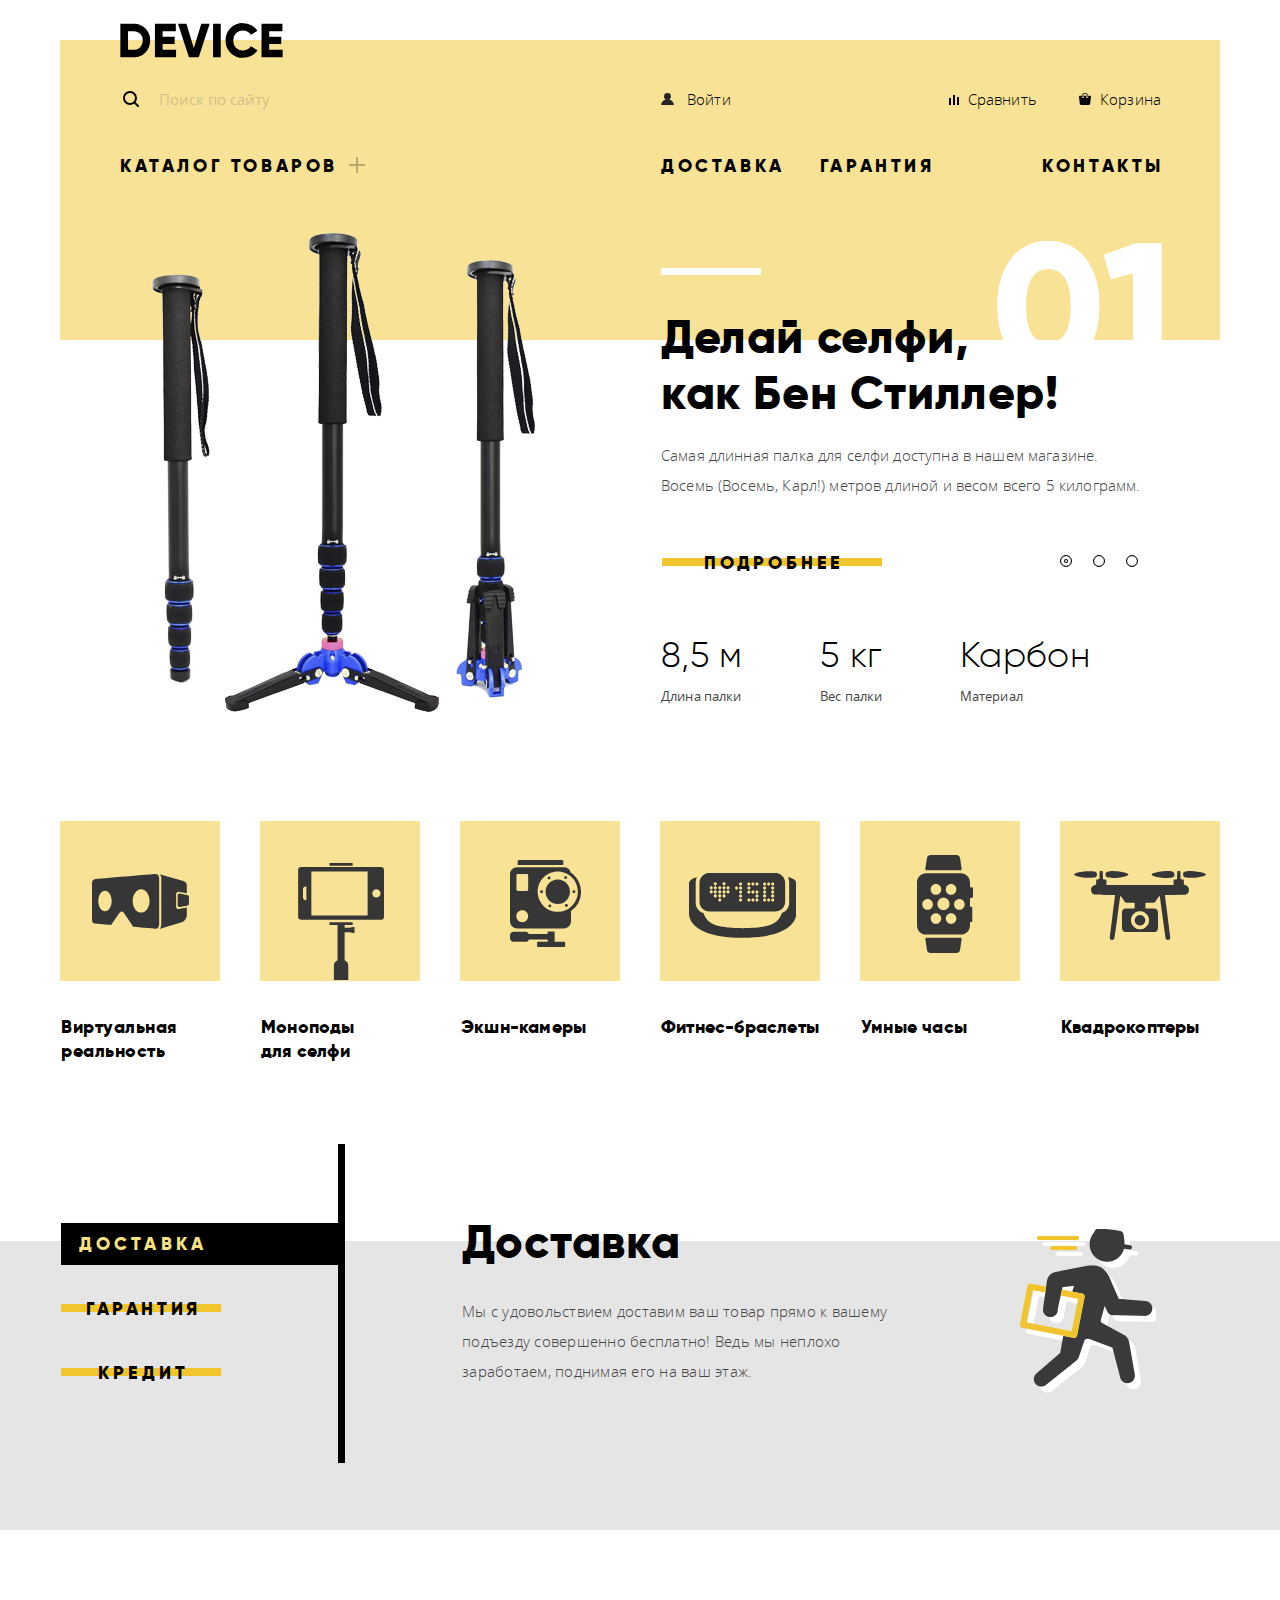
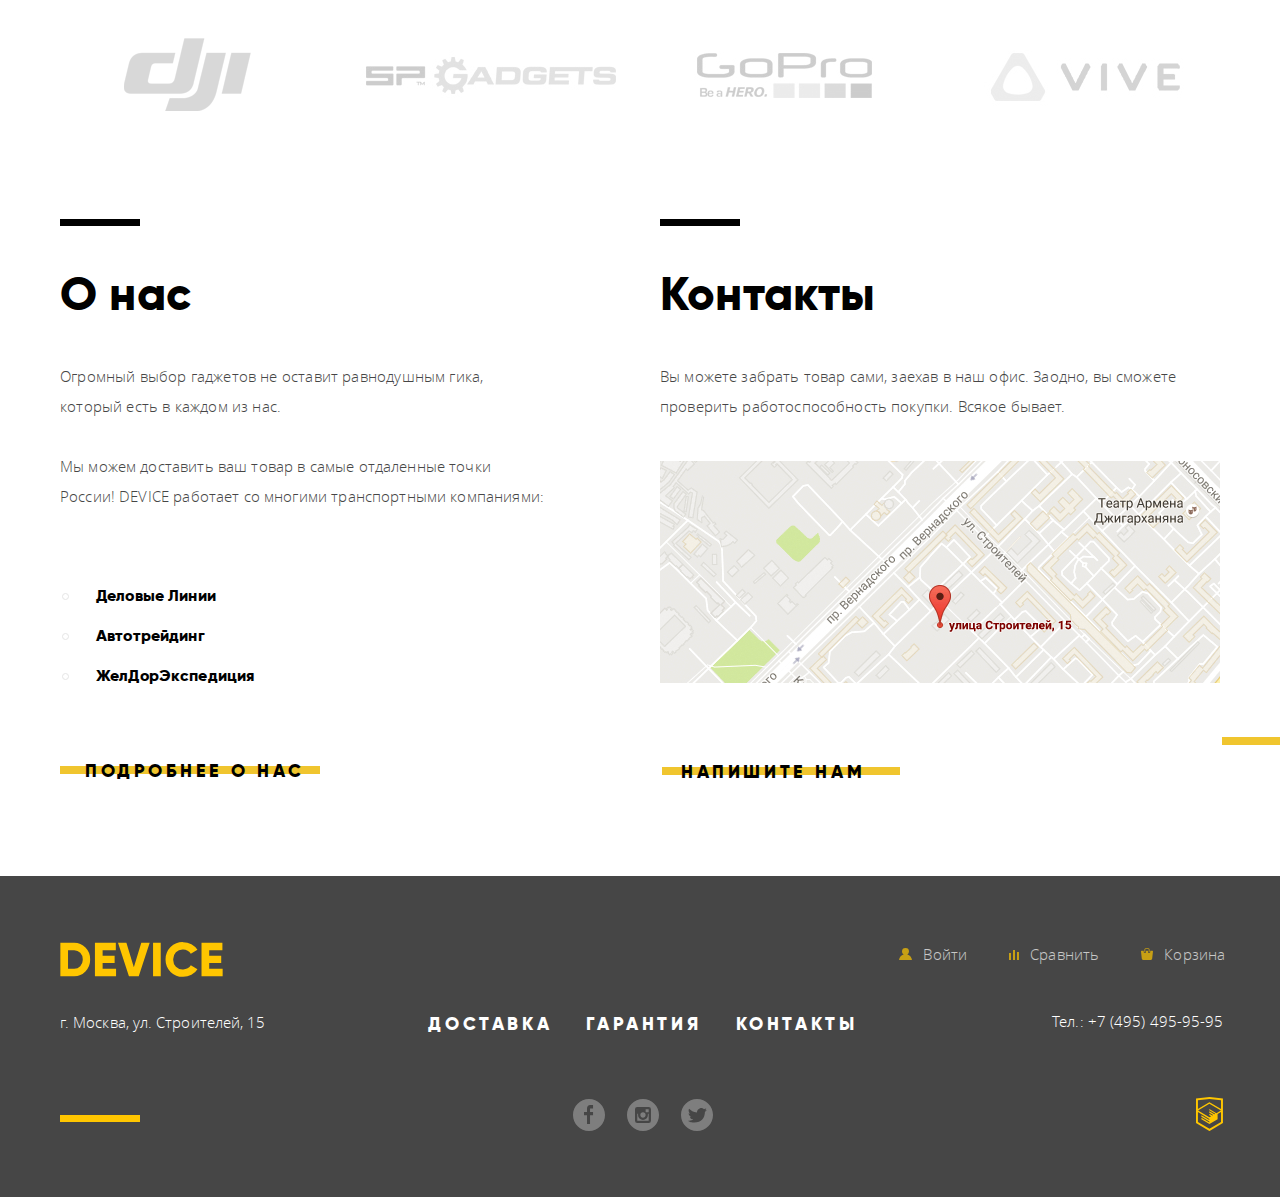
==== commit 4350dd5f: "2" ====
--- a/index.html
+++ b/index.html
@@ -2,309 +2,334 @@
 <html lang="ru">
 
 <head>
-    <meta charset="utf-8">
-    <link rel="stylesheet" href="css/normalize.css">
-    <link rel="stylesheet" href="css/style.css">
-    <title>HTML Academy: Девайс</title>
+  <meta charset="utf-8">
+  <link rel="stylesheet" href="css/normalize.css">
+  <link rel="stylesheet" href="css/style.css">
+  <title>HTML Academy: Девайс</title>
 </head>
 
 <body>
-    <header class="main_header">
-
-        <div class="container">
-
-            <nav class="header_navigaton">
-                <a>
-              <img  class="header_logo" src="img/svg-device/logo-device.svg" alt="логотип_device" width="163" height="35">
+  <header class="main_header">
+
+    <div class="container">
+
+      <nav class="header_navigaton">
+        <a>
+          <img class="header_logo" src="img/svg-device/logo-device.svg" alt="логотип_device" width="163" height="35">
+        </a>
+
+        <ul class="header_navigation_small_literal">
+          <li class="search_small_litetal">
+            <form class="search_form" action="https://echo.htmlacademy.ru" method="post">
+              <label for="search" class="visually_hidden">Поиск по сайту</label>
+              <input type="search" class="search_button_field" id="search" placeholder="Поиск по сайту">
+              <button class="search_button" type="submit" name="button">Найти</button>
+            </form>
+          </li>
+          <li class="right_side_small">
+            <ul class="right_side_small">
+              <li class="enter"><a href="#">Войти</a></li>
+              <li><a class="compare" href="#">Сравнить</a></li>
+              <li><a class="cart" href="#">Корзина</a></li>
+            </ul>
+          </li>
+        </ul>
+
+        <!-- <ul class="header_navigaton_catalog"> -->
+        <!-- </ul> -->
+        <div class="check">
+          <ul class="header_navigaton_bolt_literal">
+            <li class="catalog_item">
+              <a href="catalog.html">Каталог товаров</a>
+              <div class="hidden_index_wrapper hidden_wrapper">
+                <ul class="hidden_index hidden">
+                  <li class="item_left"><a href="#">Виртуальная реальность</a></li>
+                  <li class="item_left"><a href="catalog.html">Моноподы для селфи</a></li>
+                  <li class="item_left_contr item_left"><a href="#">Экшн-камеры</a></li>
+                  <li class="item_center"><a href="#">Фитнес-браслеты</a></li>
+                  <li class="item_center item_center_contr"><a href="#">Умные часы</a></li>
+                  <li class="item_right"><a href="#">Квадрокоптеры</a></li>
+                </ul>
+              </div>
+            </li>
+            <li class="right_side_bolt">
+              <ul class="right_side_bolt">
+                <li><a href="#">Доставка</a></li>
+                <li><a href="#">Гарантия</a></li>
+                <li class="right_side_bolt_contacts"><a href="#">Контакты</a></li>
+              </ul>
+            </li>
+          </ul>
+        </div>
+      </nav>
+    </div>
+  </header>
+  <main>
+    <section class="slaider">
+      <h2 class="visually_hidden">Избранные продукты</h2>
+      <ul class="slaider_radio_list">
+        <li class="slaider_radio_list">
+          <input id="promo_1" class="promo_radio" type="radio" name="toggle" value="1" checked>
+          <label for="promo_1" class="promo_indicator promo_1_indicator"> </label>
+          <input id="promo_2" class="promo_radio" type="radio" name="toggle" value="2">
+          <label for="promo_2" class="promo_indicator promo_2_indicator"> </label>
+          <input id="promo_3" class="promo_radio" type="radio" name="toggle" value="3">
+          <label for="promo_3" class="promo_indicator promo_3_indicator"> </label>
+
+          <ol class="promo_description">
+            <li class="promo_description_item1 ">
+              <img class="slide_img slide_img1" src="img/slider-1.png.png" id="img_1" alt="селфи палка" width="384" height="486">
+              <span class="slide_number">01</span>
+              <p class="slade_name">Делай селфи, как Бен Стиллер!</p>
+              <p class="slade_description">Самая длинная палка для селфи доступна в нашем магазине. Восемь (Восемь, Карл!) метров длиной и весом всего 5 килограмм.</p>
+              <a href="#" class="detail">Подробнее</a>
+              <div class="slider_characteristic">
+                <p class="characteristic_item">8,5 м<span>Длина палки</span></p>
+                <p class="characteristic_item">5 кг<span>Вес палки</span></p>
+                <p class="characteristic_item">Карбон<span>Материал</span></p>
+              </div>
+            </li>
+            <li class="promo_description_item2">
+              <img class="slide_img slide_img2" src="img/slider-2.png.png" id="img_2" alt="селфи палка" width="345" height="486">
+              <span class="slide_number">02</span>
+              <p class="slade_name">Худеем правильно!</p>
+              <p class="slade_description">Мотивирующие фитнес-браслеты помогут найти в себе силы не пропускать занятия и соблюдать диету.</p>
+              <a href="#" class="detail">Подробнее</a>
+              <div class="slider_characteristic">
+                <p class="characteristic_item">48 часов<span>Без подзарядки</span></p>
+              </div>
+
+            </li>
+            <li class="promo_description_item3 ">
+              <img class="slide_img slide_img3" src="img/slider-3.png.png" id="img_3" alt="селфи палка" width="526" height="334">
+              <span class="slide_number">03</span>
+              <p class="slade_name">Порхает как бабочка, жалит как пчела!</p>
+              <p class="slade_description">Этот обычный, на первый взгляд, квадрокоптер оснащен мощным лазером, замаскированным под стандартную камеру.</p>
+              <a href="#" class="detail">Подробнее</a>
+              <div class="slider_characteristic">
+                <p class="characteristic_item">800 м<span>Дальность полета</span></p>
+                <p class="characteristic_item">50 м<span>Радиус поражения</span></p>
+              </div>
+            </li>
+          </ol>
+        </li>
+      </ul>
+    </section>
+
+    <section class="popular">
+      <div class="container">
+        <ul class="popular_list">
+          <li class="popular_list_item1"><a href="#"><span class="popular_name">Виртуальная реальность</span></a></li>
+          <li class="popular_list_item2"><a href="#"><span class="popular_name">Моноподы для селфи</span></a></li>
+          <li class="popular_list_item3"><a href="#"><span class="popular_name">Экшн-камеры</span></a></li>
+          <li class="popular_list_item4"><a href="#"><span class="popular_name">Фитнес-браслеты</span></a></li>
+          <li class="popular_list_item5"><a href="#"><span class="popular_name">Умные часы</span></a></li>
+          <li class="popular_list_item6"><a href="#"><span class="popular_name">Квадрокоптеры</span></a></li>
+        </ul>
+      </div>
+
+    </section>
+
+    <section class="service">
+      <h2 class="visually_hidden">услуги</h2>
+      <div class="container service_wrapper">
+        <input type="radio" class="service_radio visually_hidden" name="triggered" id="service_radio1" checked>
+        <label class="service_indicator1 detail" for="service_radio1">Доставка</label>
+        <input type="radio" class="service_radio visually_hidden" name="triggered" id="service_radio2">
+        <label class="service_indicator2 detail" for="service_radio2">Гарантия</label>
+        <input type="radio" class="service_radio visually_hidden" name="triggered" id="service_radio3">
+        <label class="service_indicator3 detail" for="service_radio3">Кредит</label>
+        <ul class="service_description">
+          <li class="service_item_description service_item_description1">
+            <h3>Доставка</h3>
+            <p>Мы с удовольствием доставим ваш товар прямо к вашему подъезду совершенно бесплатно! Ведь мы неплохо заработаем, поднимая его на ваш этаж.</p>
+          </li>
+          <li class="service_item_description service_item_description2">
+            <h3>Гарантия</h3>
+            <p>Если из-за возгорания купленного у нас товара у вас сгорит дом — не переживайте, мы выдадим вам новый. <br> <span>Товар, не дом, конечно же.</span></p>
+          </li>
+          <li class="service_item_description service_item_description3">
+            <h3>Кредит</h3>
+            <p>Залезть в долговую яму стало проще! Кредитные консультанты подберут для вас наиболее выгодные <span>условия кредита. Выгодные для нашего банка, разумеется.</span></p>
+          </li>
+        </ul>
+      </div>
+    </section>
+    <section class="partners">
+      <h4 class="visually_hidden">партнеры</h4>
+      <div class="container">
+        <ul class="partners_list">
+          <li class="partners_item">
+            <a href="#" class="partners_link">
+              <h4 class="visually_hidden">партнер 1</h4>
+              <img src="img/logo-1.png" alt="партнер_1" width="260" height="100">
+              <img class="colorful_logo" src="img/logo-1_copy.png" alt="партнер_1" width="260" height="100">
             </a>
-
-                <ul class="header_navigation_small_literal">
-                    <li class="search_small_litetal">
-                        <form class="search_form" action="https://echo.htmlacademy.ru" method="post">
-                            <label for="search" class="visually_hidden">Поиск по сайту</label>
-                            <input type="search" class="search_button_field" id="search" placeholder="Поиск по сайту">
-                            <button class="search_button" type="submit" name="button">Найти</button>
-                        </form>
-                    </li>
-                    <li class="right_side_small">
-                        <ul class="right_side_small">
-                            <li class="enter"><a href="#">Войти</a></li>
-                            <li><a class="compare" href="#">Сравнить</a></li>
-                            <li><a class="cart" href="#">Корзина</a></li>
-                        </ul>
-                    </li>
-                </ul>
-
-                <!-- <ul class="header_navigaton_catalog"> -->
-                <!-- </ul> -->
-                <div class="check">
-                    <ul class="header_navigaton_bolt_literal">
-                        <li class="catalog_item">
-                            <a href="catalog.html">Каталог товаров</a>
-                            <div class="hidden_index_wrapper hidden_wrapper">
-                                <ul class=" hidden_index hidden">
-                                            <li class="item_left"><a href="#">Виртуальная реальность</a></li>
-                                            <li class="item_left"><a href="catalog.html">Моноподы для селфи</a></li>
-                                            <li class="item_left_contr item_left"><a href="#">Экшн-камеры</a></li>
-                                            <li class="item_center"><a href="#">Фитнес-браслеты</a></li>
-                                            <li class="item_center item_center_contr"><a href="#">Умные часы</a></li>
-                                            <li class="item_right"><a href="#">Квадрокоптеры</a></li>
-                                </ul>
-                            </div>
-                        </li>
-                        <li class="right_side_bolt">
-                            <ul class="right_side_bolt">
-                                <li><a href="#">Доставка</a></li>
-                                <li><a href="#">Гарантия</a></li>
-                                <li class="right_side_bolt_contacts"><a href="#">Контакты</a></li>
-                            </ul>
-                        </li>
-                    </ul>
-                </div>
-            </nav>
-        </div>
-    </header>
-    <main>
-        <section class="slaider">
-            <h2 class="visually_hidden">Избранные продукты</h2>
-            <ul class="slaider_radio_list">
-                <li class="slaider_radio_list">
-                    <input id="promo_1" class="promo_radio" type="radio" name="toggle" value="1" checked>
-                    <label for="promo_1" class="promo_indicator promo_1_indicator"> </label>
-                    <input id="promo_2" class="promo_radio" type="radio" name="toggle" value="2">
-                    <label for="promo_2" class="promo_indicator promo_2_indicator"> </label>
-                    <input id="promo_3" class="promo_radio" type="radio" name="toggle" value="3">
-                    <label for="promo_3" class="promo_indicator promo_3_indicator"> </label>
-
-                    <ol class="promo_description">
-                        <li class="promo_description_item1 ">
-                            <img class="slide_img slide_img1" src="img/slider-1.png.png" id="img_1" alt="селфи палка" width="384" height="486">
-                            <span class="slide_number">01</span>
-                            <p class="slade_name">Делай селфи, как Бен Стиллер!</p>
-                            <p class="slade_description">Самая длинная палка для селфи доступна в нашем магазине. Восемь (Восемь, Карл!) метров длиной и весом всего 5 килограмм.</p>
-                            <a href="#" class="detail">Подробнее</a>
-                            <div class="slider_characteristic">
-                                <p class="characteristic_item">8,5 м<span>Длина палки</span></p>
-                                <p class="characteristic_item">5 кг<span>Вес палки</span></p>
-                                <p class="characteristic_item">Карбон<span>Материал</span></p>
-                            </div>
-                        </li>
-                        <li class="promo_description_item2">
-                            <img class="slide_img slide_img2" src="img/slider-2.png.png" id="img_2" alt="селфи палка" width="345" height="486">
-                            <span class="slide_number">02</span>
-                            <p class="slade_name">Худеем правильно!</p>
-                            <p class="slade_description">Мотивирующие фитнес-браслеты помогут найти в себе силы не пропускать занятия и соблюдать диету.</p>
-                            <a href="#" class="detail">Подробнее</a>
-                            <div class="slider_characteristic">
-                                <p class="characteristic_item">48 часов<span>Без подзарядки</span></p>
-                            </div>
-
-                        </li>
-                        <li class="promo_description_item3 ">
-                            <img class="slide_img slide_img3" src="img/slider-3.png.png" id="img_3" alt="селфи палка" width="526" height="334">
-                            <span class="slide_number">03</span>
-                            <p class="slade_name">Порхает как бабочка, жалит как пчела!</p>
-                            <p class="slade_description">Этот обычный, на первый взгляд, квадрокоптер оснащен мощным лазером, замаскированным под стандартную камеру.</p>
-                            <a href="#" class="detail">Подробнее</a>
-                            <div class="slider_characteristic">
-                                <p class="characteristic_item">800 м<span>Дальность полета</span></p>
-                                <p class="characteristic_item">50 м<span>Радиус поражения</span></p>
-                            </div>
-                        </li>
-                    </ol>
-                </li>
-            </ul>
-        </section>
-
-        <section class="popular">
-            <div class="container">
-                <ul class="popular_list">
-                    <li class="popular_list_item1"><a href="#"><span class="popular_name">Виртуальная реальность</span></a></li>
-                    <li class="popular_list_item2"><a href="#"><span class="popular_name">Моноподы для селфи</span></a></li>
-                    <li class="popular_list_item3"><a href="#"><span class="popular_name">Экшн-камеры</span></a></li>
-                    <li class="popular_list_item4"><a href="#"><span class="popular_name">Фитнес-браслеты</span></a></li>
-                    <li class="popular_list_item5"><a href="#"><span class="popular_name">Умные часы</span></a></li>
-                    <li class="popular_list_item6"><a href="#"><span class="popular_name">Квадрокоптеры</span></a></li>
-                </ul>
-            </div>
-
-        </section>
-
-        <section class="service">
-            <h2 class="visually_hidden">услуги</h2>
-            <div class="container service_wrapper">
-                <input type="radio" class="service_radio visually_hidden" name="triggered" id="service_radio1" checked>
-                <label class="service_indicator1 detail" for="service_radio1">Доставка</label>
-                <input type="radio" class="service_radio visually_hidden" name="triggered" id="service_radio2">
-                <label class="service_indicator2 detail" for="service_radio2">Гарантия</label>
-                <input type="radio" class="service_radio visually_hidden" name="triggered" id="service_radio3">
-                <label class="service_indicator3 detail" for="service_radio3">Кредит</label>
-                <ul class="service_description">
-                    <li class="service_item_description service_item_description1">
-                        <h3>Доставка</h3>
-                        <p>Мы с удовольствием доставим ваш товар прямо к вашему подъезду совершенно бесплатно! Ведь мы неплохо заработаем, поднимая его на ваш этаж.</p>
-                    </li>
-                    <li class="service_item_description service_item_description2">
-                        <h3>Гарантия</h3>
-                        <p>Если из-за возгорания купленного у нас товара у вас сгорит дом — не переживайте, мы выдадим вам новый. <br> <span>Товар, не дом, конечно же.</span></p>
-                    </li>
-                    <li class="service_item_description service_item_description3">
-                        <h3>Кредит</h3>
-                        <p>Залезть в долговую яму стало проще! Кредитные консультанты подберут для вас наиболее выгодные <span>условия кредита. Выгодные для нашего банка, разумеется.</span></p>
-                    </li>
-                </ul>
-            </div>
-        </section>
-        <section class="partners">
-            <h4 class="visually_hidden">партнеры</h4>
-            <div class="container">
-                <ul class="partners_list">
-                    <li class="partners_item">
-                        <a href="#" class="partners_link">
-                            <h4 class="visually_hidden">партнер 1</h4>
-                            <img  src="img/logo-1.png" alt="партнер_1" width="260" height="100">
-                            <img class="colorful_logo" src="img/logo-1_copy.png" alt="партнер_1" width="260" height="100">
-                        </a>
-                    </li>
-                    <li class="partners_item">
-                        <a href="#" class="partners_link">
-                            <h4 class="visually_hidden">партнер 2</h4>
-                            <img  src="img/logo-2.png" alt="партнер_2" width="260" height="100">
-                            <img class="colorful_logo" src="img/logo-2_copy.png" alt="партнер_1" width="260" height="100">
-                        </a>
-                    </li>
-                    <li class="partners_item">
-                        <a href="#" class="partners_link">
-                            <h4 class="visually_hidden">партнер 3</h4>
-                            <img  src="img/logo-3.png" alt="партнер_3" width="260" height="100">
-                            <img class="colorful_logo" src="img/logo-3_copy.png" alt="партнер_3" width="260" height="100">
-                        </a>
-                    </li>
-                    <li class="partners_item">
-                        <a href="#" class="partners_link">
-                            <h4 class="visually_hidden">партнер 4</h4>
-                            <img  src="img/logo-4.png" alt="партнер_4" width="260" height="100">
-                            <img class="colorful_logo" src="img/logo-4_copy.png" alt="партнер_4" width="260" height="100">
-                        </a>
-                    </li>
-                </ul>
-            </div>
-        </section>
-
-        <section class="company_description">
-            <div class="company_description_container container">
-                <section class="about">
-                    <h2>О нас</h2>
-                    <p class="first_paragraph">
-                        Огромный выбор гаджетов не оставит равнодушным гика, который есть в каждом из нас.
-                    </p>
-                    <p class="second_paragraph">Мы можем доставить ваш товар в самые отдаленные точки
+          </li>
+          <li class="partners_item">
+            <a href="#" class="partners_link">
+              <h4 class="visually_hidden">партнер 2</h4>
+              <img src="img/logo-2.png" alt="партнер_2" width="260" height="100">
+              <img class="colorful_logo" src="img/logo-2_copy.png" alt="партнер_1" width="260" height="100">
+            </a>
+          </li>
+          <li class="partners_item">
+            <a href="#" class="partners_link">
+              <h4 class="visually_hidden">партнер 3</h4>
+              <img src="img/logo-3.png" alt="партнер_3" width="260" height="100">
+              <img class="colorful_logo" src="img/logo-3_copy.png" alt="партнер_3" width="260" height="100">
+            </a>
+          </li>
+          <li class="partners_item">
+            <a href="#" class="partners_link">
+              <h4 class="visually_hidden">партнер 4</h4>
+              <img src="img/logo-4.png" alt="партнер_4" width="260" height="100">
+              <img class="colorful_logo" src="img/logo-4_copy.png" alt="партнер_4" width="260" height="100">
+            </a>
+          </li>
+        </ul>
+      </div>
+    </section>
+
+    <section class="company_description">
+      <div class="company_description_container container">
+        <section class="about">
+          <h2>О нас</h2>
+          <p class="first_paragraph">
+            Огромный выбор гаджетов не оставит равнодушным гика, который есть в каждом из нас.
+          </p>
+          <p class="second_paragraph">Мы можем доставить ваш товар в самые отдаленные точки
 России! DEVICE работает со многими транспортными компаниями:
-                    </p>
-                    <ul class="transport_company">
-                        <li>Деловые Линии</li>
-                        <li>Автотрейдинг</li>
-                        <li>ЖелДорЭкспедиция</li>
-                    </ul>
-                    <span class="detail yellow">
+          </p>
+          <ul class="transport_company">
+            <li>Деловые Линии</li>
+            <li>Автотрейдинг</li>
+            <li>ЖелДорЭкспедиция</li>
+          </ul>
+          <span class="detail yellow">
             <a href="">Подробнее о нас</a>
           </span>
-                </section>
-                <section class="contacts">
-                    <h2>Контакты</h2>
-                    <p>
-                        Вы можете забрать товар сами, заехав в наш офис. Заодно, вы сможете проверить работоспособность покупки. Всякое бывает.
-                    </p>
-                    <a href="#" class="map"><img class="map_picture" src="img/map.jpg" alt="Карта Москва, ул. Строителей, 15" width="560" height="222"></a>
-                    <span class="writeUs yellow">
-           <a href="#" class="write_us">Напишите нам</a>
-         </span>
-                </section>
-            </div>
         </section>
-    </main>
-    <footer>
-        <div class="container footer_wrapper">
-            <div class="yellow_logo">
-                <svg xmlns="http://www.w3.org/2000/svg" viewBox="0 0 164 35" width="163" height="35">
-           <path d="m0.35 0.7v33.6h13.532a15.723 15.723 0 0 0 11.72-4.824 16.464 16.464 0 0 0 4.712-11.976 16.465 16.465 0 0 0-4.712-11.976 15.723 15.723 0 0 0-11.72-4.824zm7.733 26.208v-18.819h5.8a8.648 8.648 0 0 1 6.5 2.568 9.412 9.412 0 0 1 2.489 6.84 9.41 9.41 0 0 1-2.489 6.84 8.646 8.646 0 0 1-6.5 2.568h-5.8zm34.8-5.952h12.082v-7.3h-12.086v-5.567h13.291v-7.389h-21.024v33.6h21.265v-7.392h-13.532v-5.952zm36.343 13.344 11.019-33.6h-8.458l-7.491 24.72-7.491-24.72h-8.457l11.019 33.6zm14.4 0h7.733v-33.6h-7.733zm38.615-1.416a15.514 15.514 0 0 0 6.041-5.688l-6.67-3.84a7.488 7.488 0 0 1-3.165 3.024 9.874 9.874 0 0 1-4.664 1.1 9.594 9.594 0 0 1-7.177-2.736 9.907 9.907 0 0 1-2.682-7.248 9.908 9.908 0 0 1 2.682-7.248 9.594 9.594 0 0 1 7.177-2.736 9.914 9.914 0 0 1 4.64 1.08 7.6 7.6 0 0 1 3.189 3.048l6.67-3.84a15.881 15.881 0 0 0-6.09-5.688 17.419 17.419 0 0 0-8.409-2.088 17.12 17.12 0 0 0-17.592 17.472 17.12 17.12 0 0 0 17.589 17.476 17.519 17.519 0 0 0 8.458-2.088zm17.881-11.928h12.082v-7.3h-12.085v-5.567h13.29v-7.389h-21.022v33.6h21.264v-7.392h-13.532v-5.952z"/>
-         </svg>
-                <p>г. Москва, ул. Строителей, 15</p>
-            </div>
-            <div class="social_nav">
-                <ul class="navigation_items">
-                    <li><a href="#">Доставка</a></li>
-                    <li><a href="#">Гарантия</a></li>
-                    <li><a href="#">Контакты</a></li>
-                </ul>
-                <ul class="social">
-                    <li><a href="#">
-               <span class="visually_hidden">facebook</span>
-               <svg xmlns="http://www.w3.org/2000/svg" width="32" height="32" viewBox="0 0 32 32"><path fill="#FFF" d="M16 0C7.164 0 0 7.163 0 16s7.164 16 16 16c8.837 0 16-7.164 16-16S24.837 0 16 0zm4.062 9.455h-3.021v3.444h3.021v3.445h-3.021v8.61H14.02v-8.61H11v-3.445h3.021V9.455c0-1.902 1.353-3.445 3.021-3.445h3.021v3.445z"/></svg>
-             </a></li>
-                    <li><a href="#">
-               <span class="visually_hidden">twitter</span>
-               <svg xmlns="http://www.w3.org/2000/svg" width="32" height="32" viewBox="0 0 32 32"><g fill="#FFF"><path d="M20.916 16a4.938 4.938 0 1 1-9.877 0c0-.394.051-.773.138-1.14h-.897v6.838h11.396V14.86h-.897c.086.367.137.746.137 1.14z"/><path d="M15.978 18.659c1.466 0 2.659-1.193 2.659-2.659s-1.193-2.659-2.659-2.659c-1.466 0-2.659 1.193-2.659 2.659s1.192 2.659 2.659 2.659zM18.637 10.302h3.039v3.039h-3.039z"/><path d="M16 0C7.164 0 0 7.164 0 16c0 8.837 7.164 16 16 16 8.837 0 16-7.163 16-16 0-8.836-7.163-16-16-16zm7.955 21.698a2.285 2.285 0 0 1-2.279 2.279H10.279A2.285 2.285 0 0 1 8 21.698V10.302a2.286 2.286 0 0 1 2.279-2.279h11.396a2.286 2.286 0 0 1 2.279 2.279v11.396z"/></g></svg>
-             </a></li>
-             <li><a href="#">
-        <span class="visually_hidden">instagram</span>
-         <svg xmlns="http://www.w3.org/2000/svg" width="32" height="32" viewBox="0 0 32 32"><path fill="#FFF" d="M16 0C7.164 0 0 7.164 0 16c0 8.837 7.164 16 16 16 8.837 0 16-7.163 16-16 0-8.836-7.163-16-16-16zm7.944 12.809c-.251 6.516-3.463 10.832-10.992 10.702h-.486c-.447 0-4.543-.443-5.344-1.823 2.479.19 4.247-.406 5.12-1.136-1.048-.289-2.923-.461-3.251-2.848.384.104.618.221 1.299.113-1.307-.824-2.758-1.519-2.679-3.643.311.317 1.164.518 1.46.457-.768-.233-2.149-3.244-.974-4.781 1.984 1.79 4.075 3.482 7.804 3.643.227-2.214 1.24-3.699 3.168-4.325 1.84-.479 3.255.26 3.901 1.138.737-.224 1.453-.466 2.193-.685-.004.833-.569 1.463-.935 1.709.747.165 1.423-.475 1.423-.475-.184.963-1.094 1.725-1.707 1.954z"/></svg>
-      </a></li>
-
-                </ul>
-            </div>
-            <div class="footer_navigation">
-                <ul class="footer_navigation_small_literal">
-                    <li><a href="#">
-               <svg xmlns="http://www.w3.org/2000/svg" width="13" height="12" viewBox="0 0 13 12"><path d="M.032 12h12.937c-.163-2.643-2.074-4.837-4.671-5.543a3.47 3.47 0 0 0 1.687-2.972 3.485 3.485 0 0 0-6.97 0c0 1.264.68 2.361 1.688 2.972C2.106 7.163.194 9.357.032 12z"/>
-             </svg>
+        <section class="contacts">
+          <h2>Контакты</h2>
+          <p>
+            Вы можете забрать товар сами, заехав в наш офис. Заодно, вы сможете проверить работоспособность покупки. Всякое бывает.
+          </p>
+          <a href="#" class="map"><img class="map_picture" src="img/map.jpg" alt="Карта Москва, ул. Строителей, 15" width="560" height="222"></a>
+          <span class="write_us yellow">
+            <a href="#" class="write_us">Напишите нам</a>
+          </span>
+        </section>
+      </div>
+    </section>
+  </main>
+  <footer>
+    <div class="container footer_wrapper">
+      <div class="yellow_logo">
+        <svg xmlns="http://www.w3.org/2000/svg" viewBox="0 0 164 35" width="163" height="35">
+          <path
+            d="m0.35 0.7v33.6h13.532a15.723 15.723 0 0 0 11.72-4.824 16.464 16.464 0 0 0 4.712-11.976 16.465 16.465 0 0 0-4.712-11.976 15.723 15.723 0 0 0-11.72-4.824zm7.733 26.208v-18.819h5.8a8.648 8.648 0 0 1 6.5 2.568 9.412 9.412 0 0 1 2.489 6.84 9.41 9.41 0 0 1-2.489 6.84 8.646 8.646 0 0 1-6.5 2.568h-5.8zm34.8-5.952h12.082v-7.3h-12.086v-5.567h13.291v-7.389h-21.024v33.6h21.265v-7.392h-13.532v-5.952zm36.343 13.344 11.019-33.6h-8.458l-7.491 24.72-7.491-24.72h-8.457l11.019 33.6zm14.4 0h7.733v-33.6h-7.733zm38.615-1.416a15.514 15.514 0 0 0 6.041-5.688l-6.67-3.84a7.488 7.488 0 0 1-3.165 3.024 9.874 9.874 0 0 1-4.664 1.1 9.594 9.594 0 0 1-7.177-2.736 9.907 9.907 0 0 1-2.682-7.248 9.908 9.908 0 0 1 2.682-7.248 9.594 9.594 0 0 1 7.177-2.736 9.914 9.914 0 0 1 4.64 1.08 7.6 7.6 0 0 1 3.189 3.048l6.67-3.84a15.881 15.881 0 0 0-6.09-5.688 17.419 17.419 0 0 0-8.409-2.088 17.12 17.12 0 0 0-17.592 17.472 17.12 17.12 0 0 0 17.589 17.476 17.519 17.519 0 0 0 8.458-2.088zm17.881-11.928h12.082v-7.3h-12.085v-5.567h13.29v-7.389h-21.022v33.6h21.264v-7.392h-13.532v-5.952z" />
+        </svg>
+        <p>г. Москва, ул. Строителей, 15</p>
+      </div>
+      <div class="social_nav">
+        <ul class="navigation_items">
+          <li><a href="#">Доставка</a></li>
+          <li><a href="#">Гарантия</a></li>
+          <li><a href="#">Контакты</a></li>
+        </ul>
+        <ul class="social">
+          <li><a href="#">
+              <span class="visually_hidden">facebook</span>
+              <svg xmlns="http://www.w3.org/2000/svg" width="32" height="32" viewBox="0 0 32 32">
+                <path fill="#FFF" d="M16 0C7.164 0 0 7.163 0 16s7.164 16 16 16c8.837 0 16-7.164 16-16S24.837 0 16 0zm4.062 9.455h-3.021v3.444h3.021v3.445h-3.021v8.61H14.02v-8.61H11v-3.445h3.021V9.455c0-1.902 1.353-3.445 3.021-3.445h3.021v3.445z" />
+                </svg>
+            </a></li>
+          <li><a href="#">
+              <span class="visually_hidden">twitter</span>
+              <svg xmlns="http://www.w3.org/2000/svg" width="32" height="32" viewBox="0 0 32 32">
+                <g fill="#FFF">
+                  <path d="M20.916 16a4.938 4.938 0 1 1-9.877 0c0-.394.051-.773.138-1.14h-.897v6.838h11.396V14.86h-.897c.086.367.137.746.137 1.14z" />
+                  <path d="M15.978 18.659c1.466 0 2.659-1.193 2.659-2.659s-1.193-2.659-2.659-2.659c-1.466 0-2.659 1.193-2.659 2.659s1.192 2.659 2.659 2.659zM18.637 10.302h3.039v3.039h-3.039z" />
+                  <path
+                    d="M16 0C7.164 0 0 7.164 0 16c0 8.837 7.164 16 16 16 8.837 0 16-7.163 16-16 0-8.836-7.163-16-16-16zm7.955 21.698a2.285 2.285 0 0 1-2.279 2.279H10.279A2.285 2.285 0 0 1 8 21.698V10.302a2.286 2.286 0 0 1 2.279-2.279h11.396a2.286 2.286 0 0 1 2.279 2.279v11.396z" />
+                </g>
+              </svg>
+            </a></li>
+          <li><a href="#">
+              <span class="visually_hidden">instagram</span>
+              <svg xmlns="http://www.w3.org/2000/svg" width="32" height="32" viewBox="0 0 32 32">
+                <path fill="#FFF"
+                  d="M16 0C7.164 0 0 7.164 0 16c0 8.837 7.164 16 16 16 8.837 0 16-7.163 16-16 0-8.836-7.163-16-16-16zm7.944 12.809c-.251 6.516-3.463 10.832-10.992 10.702h-.486c-.447 0-4.543-.443-5.344-1.823 2.479.19 4.247-.406 5.12-1.136-1.048-.289-2.923-.461-3.251-2.848.384.104.618.221 1.299.113-1.307-.824-2.758-1.519-2.679-3.643.311.317 1.164.518 1.46.457-.768-.233-2.149-3.244-.974-4.781 1.984 1.79 4.075 3.482 7.804 3.643.227-2.214 1.24-3.699 3.168-4.325 1.84-.479 3.255.26 3.901 1.138.737-.224 1.453-.466 2.193-.685-.004.833-.569 1.463-.935 1.709.747.165 1.423-.475 1.423-.475-.184.963-1.094 1.725-1.707 1.954z" />
+                </svg>
+            </a></li>
+
+        </ul>
+      </div>
+      <div class="footer_navigation">
+        <ul class="footer_navigation_small_literal">
+          <li><a href="#">
+              <svg xmlns="http://www.w3.org/2000/svg" width="13" height="12" viewBox="0 0 13 12">
+                <path d="M.032 12h12.937c-.163-2.643-2.074-4.837-4.671-5.543a3.47 3.47 0 0 0 1.687-2.972 3.485 3.485 0 0 0-6.97 0c0 1.264.68 2.361 1.688 2.972C2.106 7.163.194 9.357.032 12z" />
+              </svg>
               Войти</a></li>
-                    <li><a href="#"><svg xmlns="http://www.w3.org/2000/svg" width="10" height="10" viewBox="0 0 10 10"><path d="M8 2h1.984v8H8zM0 3h1.984v7H0zM4 0h2v10H4z"/></svg>
-               Сравнить</a></li>
-                    <li><a href="#"><svg xmlns="http://www.w3.org/2000/svg" width="12" height="12" viewBox="0 0 12 12"><path d="M11.864 3.017a.429.429 0 0 0-.327-.154H9.225V4.09c0 .563-.484 1.022-1.08 1.022-.594 0-1.078-.458-1.078-1.022V2.863H4.909V4.09c0 .563-.485 1.022-1.08 1.022-.595 0-1.078-.458-1.078-1.022V2.863H.438a.43.43 0 0 0-.327.154.472.472 0 0 0-.108.358l.776 7.134c.015.806.642 1.455 1.411 1.455h7.595c.77 0 1.396-.649 1.411-1.455l.776-7.134a.476.476 0 0 0-.108-.358z"/><path d="M3.829 4.499c.239 0 .433-.184.433-.409V1.84c0-.632.672-1.022 1.295-1.022h1.079c.655 0 1.078.401 1.078 1.022v2.25c0 .225.194.409.431.409.239 0 .433-.184.433-.409V1.84C8.577.773 7.761 0 6.636 0H5.557c-1.19 0-2.159.826-2.159 1.84v2.25c0 .225.194.409.431.409z"/></svg>
-               Корзина</a></li>
-                </ul>
-                <p>Тел.: +7 (495) 495-95-95</p>
-                <a class="developer" href="https://htmlacademy.ru/intensive/htmlcss">
-           <svg xmlns="http://www.w3.org/2000/svg" width="26.943" height="34.09" viewBox="0 0 26.943 34.09"><path fill="#FFC600" d="M13.62.017L13.472 0 0 1.412v24.661l13.473 8.017 13.43-7.99.042-.025V1.412L13.62.017zm11.399 12.11L13.495 5.334l-.001-.104-.087.05-.088-.056v.109L1.925 12.118V3.147l11.548-1.212L25.02 3.147v8.98zm-11.614-5.34L24.923 13.5l-4.479 2.64-7.093-4.221-.014 1.415 5.904 3.513-.86.507-5.03-2.992-.014 1.415 3.827 2.275-.782.523-3.031-1.787-.014 1.413 1.853 1.091-1.8 1.081-11.356-6.751 11.371-6.835zm-11.48 8.34l11.411 6.791.016 1.044-7.942-4.728-.015 1.416 7.979 4.795.018 1.076-7.973-4.74-.013 1.414 8.021 4.822.046.025 8.143-4.872-.011-5.177 3.415-2.036v10.021L13.472 31.85 1.925 24.979v-9.852z"/></svg>
-         </a>
-            </div>
-        </div>
-    </footer>
-
-
-    <!-- Модальное окно. Отправить письмо -->
-    <section class="modal modal_login">
-        <h2 class="visually_hidden">Напишите нам</h2>
-        <form class="modal_login_form" action="https://echo.htmlacademy.ru" method="post">
-            <button type="button" name="button" class="modal_close" value="Закрыть"></button>
-            <div class="user_wrapper">
-                <p>
-                    <label for="user_login">Имя Фамилия</label>
-                    <input id="user_login" type="text" placeholder="Имя Фамилия" name="login" class="login_name">
-                </p>
-                <p>
-                    <label for="user_password">Ваш e-mail</label>
-                    <input id="user_password" type="email" class="login_password" placeholder="email@example.com">
-                </p>
-                <p>
-                    <label for="message">Текст письма</label>
-                    <textarea id="message" name="message" rows="8" cols="87" placeholder="В свободной форме"></textarea>
-                </p>
-                <button type="submit" class="line_button" name="button">Отправить</button>
-            </div>
-        </form>
-
-    </section>
-
-    <section class="modal_map modal">
-        <h2 class="visually_hidden">Как до нас добраться</h2>
-        <button type="button" class="modal_close modal_close_map"></button>
-        <iframe class="map_show" src="https://www.google.com/maps/embed?pb=!1m18!1m12!1m3!1d2249.1125488779985!2d37.527429315579646!3d55.6870309805358!2m3!1f0!2f0!3f0!3m2!1i1024!2i768!4f13.1!3m3!1m2!1s0x46b54cf65f5c8955%3A0x694710ccd55501e!2z0YPQuy4g0KHRgtGA0L7QuNGC0LXQu9C10LksIDE1LCDQnNC-0YHQutCy0LAsIDExOTMxMQ!5e0!3m2!1sru!2sru!4v1552596553344" width="960" height="559"  allowfullscreen></iframe>
-    </section>
-<script type="text/javascript" src="compressed.js">
-
-</script>
+          <li><a href="#"><svg xmlns="http://www.w3.org/2000/svg" width="10" height="10" viewBox="0 0 10 10">
+                <path d="M8 2h1.984v8H8zM0 3h1.984v7H0zM4 0h2v10H4z" /></svg>
+              Сравнить</a></li>
+          <li><a href="#"><svg xmlns="http://www.w3.org/2000/svg" width="12" height="12" viewBox="0 0 12 12">
+                <path
+                  d="M11.864 3.017a.429.429 0 0 0-.327-.154H9.225V4.09c0 .563-.484 1.022-1.08 1.022-.594 0-1.078-.458-1.078-1.022V2.863H4.909V4.09c0 .563-.485 1.022-1.08 1.022-.595 0-1.078-.458-1.078-1.022V2.863H.438a.43.43 0 0 0-.327.154.472.472 0 0 0-.108.358l.776 7.134c.015.806.642 1.455 1.411 1.455h7.595c.77 0 1.396-.649 1.411-1.455l.776-7.134a.476.476 0 0 0-.108-.358z" />
+                <path
+                  d="M3.829 4.499c.239 0 .433-.184.433-.409V1.84c0-.632.672-1.022 1.295-1.022h1.079c.655 0 1.078.401 1.078 1.022v2.25c0 .225.194.409.431.409.239 0 .433-.184.433-.409V1.84C8.577.773 7.761 0 6.636 0H5.557c-1.19 0-2.159.826-2.159 1.84v2.25c0 .225.194.409.431.409z" />
+                </svg>
+              Корзина</a></li>
+        </ul>
+        <p>Тел.: +7 (495) 495-95-95</p>
+        <a class="developer" href="https://htmlacademy.ru/intensive/htmlcss">
+          <svg xmlns="http://www.w3.org/2000/svg" width="26.943" height="34.09" viewBox="0 0 26.943 34.09">
+            <path fill="#FFC600"
+              d="M13.62.017L13.472 0 0 1.412v24.661l13.473 8.017 13.43-7.99.042-.025V1.412L13.62.017zm11.399 12.11L13.495 5.334l-.001-.104-.087.05-.088-.056v.109L1.925 12.118V3.147l11.548-1.212L25.02 3.147v8.98zm-11.614-5.34L24.923 13.5l-4.479 2.64-7.093-4.221-.014 1.415 5.904 3.513-.86.507-5.03-2.992-.014 1.415 3.827 2.275-.782.523-3.031-1.787-.014 1.413 1.853 1.091-1.8 1.081-11.356-6.751 11.371-6.835zm-11.48 8.34l11.411 6.791.016 1.044-7.942-4.728-.015 1.416 7.979 4.795.018 1.076-7.973-4.74-.013 1.414 8.021 4.822.046.025 8.143-4.872-.011-5.177 3.415-2.036v10.021L13.472 31.85 1.925 24.979v-9.852z" />
+            </svg>
+        </a>
+      </div>
+    </div>
+  </footer>
+
+
+  <!-- Модальное окно. Отправить письмо -->
+  <section class="modal modal_login">
+    <h2 class="visually_hidden">Напишите нам</h2>
+    <form class="modal_login_form" action="https://echo.htmlacademy.ru" method="post">
+      <button type="button" name="button" class="modal_close" value="Закрыть"></button>
+      <div class="user_wrapper">
+        <p>
+          <label for="user_login">Имя Фамилия</label>
+          <input id="user_login" type="text" placeholder="Имя Фамилия" name="login" class="login_name">
+        </p>
+        <p>
+          <label for="user_password">Ваш e-mail</label>
+          <input id="user_password" type="email" class="login_password" placeholder="email@example.com">
+        </p>
+        <p>
+          <label for="message">Текст письма</label>
+          <textarea id="message" name="message" rows="8" cols="87" placeholder="В свободной форме"></textarea>
+        </p>
+        <button type="submit" class="line_button" name="button">Отправить</button>
+      </div>
+    </form>
+
+  </section>
+
+  <section class="modal_map modal">
+    <h2 class="visually_hidden">Как до нас добраться</h2>
+    <button type="button" class="modal_close modal_close_map"></button>
+    <iframe class="map_show"
+      src="https://www.google.com/maps/embed?pb=!1m18!1m12!1m3!1d2249.1125488779985!2d37.527429315579646!3d55.6870309805358!2m3!1f0!2f0!3f0!3m2!1i1024!2i768!4f13.1!3m3!1m2!1s0x46b54cf65f5c8955%3A0x694710ccd55501e!2z0YPQuy4g0KHRgtGA0L7QuNGC0LXQu9C10LksIDE1LCDQnNC-0YHQutCy0LAsIDExOTMxMQ!5e0!3m2!1sru!2sru!4v1552596553344"
+      width="960" height="559" allowfullscreen></iframe>
+  </section>
+  <script type="text/javascript" src="compressed.js">
+
+  </script>
 </body>
 
 </html>
--- a/css/style.css
+++ b/css/style.css
@@ -1,1004 +1,1185 @@
 @font-face {
-    font-family: "gilroylight";
-    src: url("../fonts/gilroylight-webfont.woff2") format("woff2"), url("../fonts/gilroylight-webfont.woff") format("woff");
-    font-weight: 300;
-    font-style: normal;
-}
+  font-family: "gilroy";
+  src: url("../fonts/gilroylight-webfont.woff2") format("woff2"), url("../fonts/gilroylight-webfont.woff") format("woff");
+  font-weight: 300;
+  font-style: normal;
+}
+
 @font-face {
-    font-family: "gilroyextrabold";
-    src: url("../fonts/gilroyextrabold-webfont.woff2") format("woff2"), url("../fonts/gilroyextrabold-webfont.woff") format("woff");
-    font-weight: 400;
-    font-style: normal;
-}
+  font-family: "gilroy";
+  src: url("../fonts/gilroyextrabold-webfont.woff2") format("woff2"), url("../fonts/gilroyextrabold-webfont.woff") format("woff");
+  font-weight: 400;
+  font-style: normal;
+}
+
 @font-face {
-    font-family: "open_sanslight";
-    src: url("../fonts/opensans-light-webfont.woff2") format("woff2"), url("../fonts/opensans-light-webfont.woff") format("woff");
-    font-weight: 300;
-    font-style: normal;
-}
+  font-family: "open_sans";
+  src: url("../fonts/opensans-light-webfont.woff2") format("woff2"), url("../fonts/opensans-light-webfont.woff") format("woff");
+  font-weight: 300;
+  font-style: normal;
+}
+
 @font-face {
-    font-family: "open_sansregular";
-    src: url("../fonts/opensans-regular-webfont.woff2") format("woff2"), url("/..fonts/opensans-regular-webfont.woff") format("woff");
-    font-weight: 400;
-    font-style: normal;
-}
-body{
-    background-color: #ffffff;
-    font-family: "gilroyextrabold", Arial, sans-serif;
-    font-size: 15px;
-    font-weight: 400;
-    line-height: 30px;
-    letter-spacing: 0.15px;
-    color: #000000;
-}
-a{
-    text-decoration: none;
-}
+  font-family: "open_sans";
+  src: url("../fonts/opensans-regular-webfont.woff2") format("woff2"), url("/..fonts/opensans-regular-webfont.woff") format("woff");
+  font-weight: 400;
+  font-style: normal;
+}
+
+body {
+  background-color: #ffffff;
+  font-family: "gilroy", Arial, sans-serif;
+  font-size: 15px;
+  font-weight: 400;
+  line-height: 30px;
+  letter-spacing: 0.15px;
+  color: #000000;
+}
+
+.inner_page{
+  min-width: 1200px;
+}
+
+a {
+  text-decoration: none;
+}
+
 .visually_hidden, .visually_hidden:not(:focus):not(:active), input[type=checkbox].visually-hidden, input[type=radio].visually-hidden {
-    position: absolute;
-    width: 1px;
-    height: 1px;
-    margin: -1px;
-    border: 0;
-    padding: 0;
-    white-space: nowrap;
-    -webkit-clip-path: inset(100%);
-            clip-path: inset(100%);
-    clip: rect(0 0 0 0);
-    overflow: hidden;
-}
-.container{
-    width: 1160px;
-    margin: 0 auto;
-}
-.mail_header{
-    margin: 0;
-}
-.header_logo{
-    width: 163px;
-    height: 35px;
-    position: relative;
-    top: -17px;
-}
+  position: absolute;
+  width: 1px;
+  height: 1px;
+  margin: -1px;
+  border: 0;
+  padding: 0;
+  white-space: nowrap;
+  -webkit-clip-path: inset(100%);
+  clip-path: inset(100%);
+  clip: rect(0 0 0 0);
+  overflow: hidden;
+}
+
+.container {
+  width: 1160px;
+  margin: 0 auto;
+}
+
+.mail_header {
+  margin: 0;
+}
+
+.header_logo {
+  width: 163px;
+  height: 35px;
+  position: relative;
+  top: -17px;
+}
+
 /* header */
-.header_navigaton{
-    background-color: #f8e296;
-    color: #000000;
-    margin-top: 40px;
-    padding-right: 59px;
-    padding-left: 60px;
-    padding-bottom: 142px;
-}
-.inner_page .header_navigaton{
-    padding-bottom: 28px;
-}
-.inner_page .search_form{
-    left: 29px;
-    top: -3px;
-}
-.inner_page .search_form::before{
-    left: -27px;
-    top: 10px;
-}
-.header_navigaton ul{
-    list-style: none;
-    padding: 0px;
-}
-.inner_page .header_navigation_small_literal{
-    margin-bottom: 15px;
-    margin-top: -3px;
-}
-.header_navigation_small_literal{
-    display: -webkit-box;
-    display: -ms-flexbox;
-    display: flex;
-    -webkit-box-pack: justify;
-    -ms-flex-pack: justify;
-    justify-content: space-between;
-    padding: 0;
-    margin: 0;
-    margin-bottom: 32px;
-    margin-top: -2px;
-}
-.right_side_small{
-    width: 500px;
-    display: -webkit-box;
-    display: -ms-flexbox;
-    display: flex;
-    justify-content: space-between;
-}
-.right_side_small_catalog{
-    width: 500px;
-    display: -webkit-box;
-    display: -ms-flexbox;
-    display: flex;
-    -webkit-box-pack: justify;
-    -ms-flex-pack: justify;
-    justify-content: space-between;
-    letter-spacing: 0.15px;
-}
-.inner_page .catalog_bolt_list{
-    display: -webkit-box;
-    display: -ms-flexbox;
-    display: flex;
-    -webkit-box-pack: justify;
-    -ms-flex-pack: justify;
-    justify-content: space-between;
-}
-.inner_page .header_navigaton_bolt_literal{
-    width: 500px;
-}
-.inner_page .garant{
-    margin-right: 74px;
-}
-.inner_page .contact{
-    margin-right: -3px;
-}
-.right_side_small li:nth-child(3){
-    margin-left: 40px;
-}
-.right_side_small_catalog li:last-child{
-    margin-left: 42px;
-}
-.enter{
-    margin-right: auto;
-}
-.header_exit{
+.header_navigaton {
+  background-color: #f8e296;
+  color: #000000;
+  margin-top: 40px;
+  padding-right: 59px;
+  padding-left: 60px;
+  padding-bottom: 142px;
+}
+
+.inner_page .header_navigaton {
+  padding-bottom: 28px;
+}
+
+.inner_page .search_form {
+  left: 29px;
+  top: -3px;
+}
+
+.inner_page .search_form::before {
+  left: -27px;
+  top: 10px;
+}
+
+.header_navigaton ul {
+  list-style: none;
+  padding: 0px;
+}
+
+.inner_page .header_navigation_small_literal {
+  margin-bottom: 15px;
+  margin-top: -3px;
+}
+
+.header_navigation_small_literal {
+  display: -webkit-box;
+  display: -ms-flexbox;
+  display: flex;
+  -webkit-box-pack: justify;
+  -ms-flex-pack: justify;
+  justify-content: space-between;
+  padding: 0;
+  margin: 0;
+  margin-bottom: 32px;
+  margin-top: -2px;
+}
+
+.right_side_small {
+  width: 500px;
+  display: -webkit-box;
+  display: -ms-flexbox;
+  display: flex;
+  justify-content: space-between;
+}
+
+.right_side_small_catalog {
+  width: 500px;
+  display: -webkit-box;
+  display: -ms-flexbox;
+  display: flex;
+  -webkit-box-pack: justify;
+  -ms-flex-pack: justify;
+  justify-content: space-between;
+  letter-spacing: 0.15px;
+}
+
+.inner_page .catalog_bolt_list {
+  display: -webkit-box;
+  display: -ms-flexbox;
+  display: flex;
+  -webkit-box-pack: justify;
+  -ms-flex-pack: justify;
+  justify-content: space-between;
+}
+
+.inner_page .header_navigaton_bolt_literal {
+  width: 500px;
+}
+
+.inner_page .garant {
+  margin-right: 74px;
+}
+
+.inner_page .contact {
+  margin-right: -3px;
+}
+
+.right_side_small li:nth-child(3) {
+  margin-left: 40px;
+}
+
+.right_side_small_catalog li:last-child {
+  margin-left: 42px;
+}
+
+.enter {
+  margin-right: auto;
+}
+
+.header_exit {
   margin-right: 92px;
 }
-.enter a{
-    position: relative;
-    left: 26px;
-}
-.enter a:hover::before, .enter a:focus::before{
-    opacity: 0.6;
-}
-.enter a:active::before{
-    opacity: 0.3;
-}
-.enter a::before{
-    content: "";
-    position: absolute;
-    width: 13px;
-    height: 12px;
-    background-image: url("../img/svg-device/user.svg");
-    left: -26px;
-    top: 4px;
-}
-.cart{
-    position: relative;
-    margin-left: 23px;
-}
-.cart::before{
-    position: absolute;
-    content: "";
-    width: 12px;
-    height: 12px;
-    background-image: url("../img/svg-device/cart.svg");
-    left: -21px;
-    top: 4px;
-}
-.cart:hover::before, .cart:hover::before{
-    opacity: 0.6;
-}
-.cart:active::before{
-    opacity: 0.3;
-}
-.compare{
-    position: relative;
-}
-.compare::before{
-    position: absolute;
-    content: "";
-    height: 10px;
-    width: 10px;
-    background-image: url("../img/svg-device/compare.svg");
-    top: 6px;
-    left: -19px;
-}
-.compare:hover::before, .compare:focus::before{
-    opacity: 0.6;
-}
-.compare:active::before{
-    opacity: 0.3;
-}
-.right_side_bolt{
-    padding: 0;
-    margin-right: 0;
-    width: 500px;
-    display: -webkit-box;
-    display: -ms-flexbox;
-    display: flex;
-    -webkit-box-pack: end;
-    -ms-flex-pack: end;
-    justify-content: space-between;
-}
-.header_navigaton_bolt_literal{
-    padding-right: 0;
-    display: -webkit-box;
-    display: -ms-flexbox;
-    display: flex;
-    -webkit-box-pack: justify;
-    -ms-flex-pack: justify;
-    justify-content: space-between;
-}
-.catalog_item{
-    position: relative;
-}
-.catalog_item::before{
-    position: absolute;
-    content: "";
-    background-image: url("../img/svg-device/plus.svg");
-    width: 16px;
-    height: 16px;
-    right: -27px;
-    top: 4px;
-    opacity: 0.3;
-}
-.inner_page .catalog_item:hover::before{
-    display: none;
-}
-.inner_page .catalog_item::before{
-    right: -27px;
-}
-.hidden_wrapper{
-    display: none;
-    position: absolute;
-    top: 13px;
-}
-.hidden_index_wrapper{
-  top: -10px;
-}
-.hidden{
-    width: 555px;
-    margin-top: 53px;
-    background-color: #f8e296;
-}
-.hidden_index{
+
+.enter a {
+  position: relative;
+  left: 26px;
+}
+
+.enter a:hover::before, .enter a:focus::before {
+  opacity: 0.6;
+}
+
+.enter a:active::before {
+  opacity: 0.3;
+}
+
+.enter a::before {
+  content: "";
+  position: absolute;
+  width: 13px;
+  height: 12px;
+  background-image: url("../img/svg-device/user.svg");
+  left: -26px;
+  top: 4px;
+}
+
+.cart {
+  position: relative;
+  margin-left: 23px;
+}
+
+.cart::before {
+  position: absolute;
+  content: "";
+  width: 12px;
+  height: 12px;
+  background-image: url("../img/svg-device/cart.svg");
+  left: -21px;
+  top: 4px;
+}
+
+.cart:hover::before, .cart:hover::before {
+  opacity: 0.6;
+}
+
+.cart:active::before {
+  opacity: 0.3;
+}
+
+.compare {
+  position: relative;
+}
+
+.compare::before {
+  position: absolute;
+  content: "";
+  height: 10px;
+  width: 10px;
+  background-image: url("../img/svg-device/compare.svg");
+  top: 6px;
+  left: -19px;
+}
+
+.compare:hover::before, .compare:focus::before {
+  opacity: 0.6;
+}
+
+.compare:active::before {
+  opacity: 0.3;
+}
+
+.right_side_bolt {
+  padding: 0;
+  margin-right: 0;
+  width: 500px;
+  display: -webkit-box;
+  display: -ms-flexbox;
+  display: flex;
+  -webkit-box-pack: end;
+  -ms-flex-pack: end;
+  justify-content: space-between;
+}
+
+.header_navigaton_bolt_literal {
+  padding-right: 0;
+  display: -webkit-box;
+  display: -ms-flexbox;
+  display: flex;
+  -webkit-box-pack: justify;
+  -ms-flex-pack: justify;
+  justify-content: space-between;
+}
+
+.catalog_item {
+  position: relative;
+}
+
+.catalog_item::before {
+  position: absolute;
+  content: "";
+  background-image: url("../img/svg-device/plus.svg");
+  width: 16px;
+  height: 16px;
+  right: -27px;
+  top: 4px;
+  opacity: 0.3;
+}
+
+.inner_page .catalog_item:hover::before {
+  display: none;
+}
+
+.inner_page .catalog_item::before {
+  right: -27px;
+}
+
+.hidden_wrapper {
+  display: none;
+  position: absolute;
+  top: 13px;
+}
+
+.hidden_index_wrapper {
+  top: 30px;
+  background-color: #f8e296;
+  height: 157px;
+  width: 1100px;
+}
+
+.hidden {
+  width: 555px;
+  margin-top: 53px;
+  background-color: #f8e296;
+}
+
+.hidden_index {
   display: flex;
   flex-direction: column;
   flex-wrap: wrap;
   align-items: flex-start;
-  width: 1100px;
+  width: 700px;
   height: 130px;
-  margin-top: 66px;
-}
-.hidden_index li{
+  margin-top: 26px;
+  background-color: #f8e296;
+}
+
+.hidden_index li {
   width: 200px;
 }
-.item_left a{
+
+.item_left a {
   text-transform: none;
 }
-.hidden_index .item_right{
+
+.hidden_index .item_right {
   margin-bottom: 60px;
 }
 
-.catalog_item:hover .hidden_wrapper, .catalog_item:focus .hidden_wrapper{
-    display: block;
-    z-index: 77;
-}
-
-.inner_page .hidden_wrapper{
-    position: absolute;
-    width: 1160px;
-    left: -59px;
-    top: 20px;
-    background-color: #f8e296;
-    padding-left: 60px;
-    padding-bottom: 60px;
-    -webkit-box-sizing: border-box;
-            box-sizing: border-box;
-}
-.right_side_bolt_contacts{
-    margin-left: auto;
-    margin-right: -3px;
-}
-.right_side_bolt li:nth-child(1){
-    margin-right: 35px;
-}
-.search_form{
-    position: relative;
-    left: 37px;
-}
-.search_button{
-    position: absolute;
-    visibility: hidden;
-    top: -15px;
-    left: 318px;
-    background-color: transparent;
-    border: 2px solid #000000;
-    border-bottom: none;
-    padding: 16px 18px;
-    font-family: "open_sansregular", Arial, sans-serif;
-}
-.inner_page .search_button{
+.catalog_item:hover .hidden_wrapper, .catalog_item:focus .hidden_wrapper {
+  display: block;
+  z-index: 77;
+}
+
+.inner_page .hidden_wrapper {
+  position: absolute;
+  width: 1160px;
+  left: -59px;
+  top: 20px;
+  background-color: #f8e296;
+  padding-left: 60px;
+  padding-bottom: 60px;
+  -webkit-box-sizing: border-box;
+  box-sizing: border-box;
+}
+
+.right_side_bolt_contacts {
+  margin-left: auto;
+  margin-right: -3px;
+}
+
+.right_side_bolt li:nth-child(1) {
+  margin-right: 35px;
+}
+
+.search_form {
+  position: relative;
+  left: 37px;
+}
+
+.search_button {
+  position: absolute;
+  visibility: hidden;
+  top: -15px;
+  left: 318px;
+  background-color: transparent;
+  border: 2px solid #000000;
+  border-bottom: none;
+  padding: 16px 18px;
+  font-family: "open_sansregular", Arial, sans-serif;
+}
+
+.inner_page .search_button {
   top: -13px;
 }
-.search_button_field:active ~ .search_button, .search_button_field:focus ~ .search_button{
-    visibility: visible;
-}
-
-.inner_page .search_button_field[placeholder]{
+
+.search_button_field:active~.search_button, .search_button_field:focus~.search_button {
+  visibility: visible;
+}
+
+.inner_page .search_button_field[placeholder] {
   padding: 10px;
 }
-.search_button:hover, .search_button:focus{
-    background-color: #000000;
-    color: #ffffff;
-}
-.search_button:active{
-    color: #4c4c4c;
-}
-.search_small_litetal label{
-    font-family: "open_sansregular", Arial, sans-serif;
-    opacity: 0.3;
-    color: #000000;
-    font-weight: 400;
-    line-height: 30px;
-    letter-spacing: 0.15px;
-    -webkit-box-sizing: border-box;
-            box-sizing: border-box;
-}
-.search_small_litetal input[placeholder]{
-    padding: 10px;
-    padding-top: 7px;
-    padding-right: 100px;
-    padding-left: 2px;
-    margin-bottom: 3px;
-}
-.search_small_litetal input[placeholder]:hover{
-    opacity: 0.6;
-}
-.search_small_litetal input[placeholder]:focus{
-    -webkit-box-shadow: 0px 2px ;
-    box-shadow: 0px 2px ;
-    outline: none;
-    width: 403px;
-    opacity: 1.0;
-    -webkit-box-sizing: border-box;
-    box-sizing: border-box;
-}
-.search_small_litetal input{
-    color: #000000;
-    font-family: "open_sanslight", Arial, sans-serif;
-    background-color: transparent;
-    border: none;
-    font-size: 15px;
-    opacity: 0.3;
-    position: relative;
-}
-.search_form::before{
-    position: absolute;
-    content: "";
-    width: 16px;
-    height: 16px;
-    left: -34px;
-    top: 7px;
-    background-image: url("../img/svg-device/search.svg");
-}
-.main_header img:hover , .main_header img:focus{
-    opacity: 0.6;
-}
-.main_header img:active{
-    opacity: 0.3;
-}
-
-.header_navigation_small_literal a:hover, .header_navigation_small_literal a:focus, .header_navigaton_catalog a:hover, .header_navigaton_catalog a:focus, .header_navigaton_bolt_literal a:hover, .header_navigaton_bolt_literal a:focus{
-    opacity: 0.6;
-}
-.header_navigation_small_literal a:active, .header_navigaton_catalog a:active, .header_navigaton_bolt_literal a:active{
-    opacity: 0.3;
-}
-.header_navigation_small_literal a{
-    font-family: "open_sanslight", Arial, sans-serif;
-    font-size: 15px;
-    font-weight: 300;
-    line-height: 30px;
-    color: #000000;
-    letter-spacing: 0.15px;
-}
-
-.header_navigaton_bolt_literal a, .header_navigaton_catalog a{
-    font-family: "gilroyextrabold", Arial, sans-serif;
-    font-size: 18px;
-    font-weight: 400;
-    line-height: 24px;
-    text-transform: uppercase;
-    letter-spacing: 3.6px;
-    color: #000000;
-}
+
+.search_button:hover, .search_button:focus {
+  background-color: #000000;
+  color: #ffffff;
+}
+
+.search_button:active {
+  color: #4c4c4c;
+}
+
+.search_small_litetal label {
+  font-family: "open_sans", Arial, sans-serif;
+  opacity: 0.3;
+  color: #000000;
+  font-weight: 400;
+  line-height: 30px;
+  letter-spacing: 0.15px;
+  -webkit-box-sizing: border-box;
+  box-sizing: border-box;
+}
+
+.search_small_litetal input[placeholder] {
+  padding: 10px;
+  padding-top: 7px;
+  padding-right: 100px;
+  padding-left: 2px;
+  margin-bottom: 3px;
+}
+
+.search_small_litetal input[placeholder]:hover {
+  opacity: 0.6;
+}
+
+.search_small_litetal input[placeholder]:focus {
+  -webkit-box-shadow: 0px 2px;
+  box-shadow: 0px 2px;
+  outline: none;
+  width: 403px;
+  opacity: 1.0;
+  -webkit-box-sizing: border-box;
+  box-sizing: border-box;
+}
+
+.search_small_litetal input {
+  color: #000000;
+  font-family: "open_sans", Arial, sans-serif;
+  background-color: transparent;
+  border: none;
+  font-size: 15px;
+  opacity: 0.3;
+  position: relative;
+}
+
+.search_form::before {
+  position: absolute;
+  content: "";
+  width: 16px;
+  height: 16px;
+  left: -34px;
+  top: 7px;
+  background-image: url("../img/svg-device/search.svg");
+}
+
+.main_header img:hover, .main_header img:focus {
+  opacity: 0.6;
+}
+
+.main_header img:active {
+  opacity: 0.3;
+}
+
+.header_navigation_small_literal a:hover, .header_navigation_small_literal a:focus, .header_navigaton_catalog a:hover, .header_navigaton_catalog a:focus, .header_navigaton_bolt_literal a:hover, .header_navigaton_bolt_literal a:focus {
+  opacity: 0.6;
+}
+
+.header_navigation_small_literal a:active, .header_navigaton_catalog a:active, .header_navigaton_bolt_literal a:active {
+  opacity: 0.3;
+}
+
+.header_navigation_small_literal a {
+  font-family: "open_sans", Arial, sans-serif;
+  font-size: 15px;
+  font-weight: 300;
+  line-height: 30px;
+  color: #000000;
+  letter-spacing: 0.15px;
+}
+
+.header_navigaton_bolt_literal a, .header_navigaton_catalog a {
+  font-family: "gilroy", Arial, sans-serif;
+  font-size: 18px;
+  font-weight: 400;
+  line-height: 24px;
+  text-transform: uppercase;
+  letter-spacing: 3.6px;
+  color: #000000;
+}
+
 /* header end */
 /* slaider*/
-.slaider{
-    width: 1076px;
-    margin: 0 auto;
-}
-.slaider_radio_list{
-    display: -webkit-box;
-    display: -ms-flexbox;
-    display: flex;
-    list-style: none;
-}
-.promo_radio{
-    visibility: hidden;
-}
-.slaider_radio_list .promo_indicator{
-    position: relative;
-    -webkit-box-sizing: border-box;
-            box-sizing: border-box;
-}
-.promo_radio ~ label::before{
-    position: absolute;
-    content: "";
-    width: 10px;
-    height: 10px;
-    left: 904px;
-    top: 197px;
-    border-radius: 50%;
-    border: 1px solid #000000;
-    background-color: #ffffff;
-    z-index: 999;
-    box-shadow: inset 0 0 0 2px #ffffff, inset 0 0 0 1px #000000;
-}
-
-.promo_radio:checked + label::before{
-    position: absolute;
-    content: "";
-    width: 10px;
-    height: 10px;
-    border-radius: 50%;
-    background-color: #ffffff;
-    box-shadow: inset 0 0 0 3px #ffffff, inset 0 0 0px 4px #000000;
-}
-.promo_radio ~.promo_1_indicator::before{
-    left: 905px;
-    top: 200px;
-}
-.promo_radio ~.promo_2_indicator::before{
-    left: 925px;
-    top: 200px;
-}
-.promo_radio ~.promo_3_indicator::before{
-    left: 945px;
-    top: 200px;
-}
-.promo_description{
-    position: relative;
-    margin-top: 0;
-    margin-bottom: 0;
-    padding-left: 0;
-    list-style: none;
-}
-.promo_description::after{
-    position: absolute;
-    content: "";
-    background-color: #ffffff;
-    width: 100px;
-    height: 7px;
-    top: -87px;
-    left: 480px;
-}
-.slide_img{
-    position: absolute;
-}
-.slide_img1{
-    top: -126px;
-    left: -30px;
-}
-.slide_img2{
-    top: -113px;
-    left: -1px;
-}
-.slide_img3{
-    top: -60px;
-    left: -87px;
-}
-.slade_name{
-    position: absolute;
-    top: -92px;
-    left: 480px;
-    width: 400px;
-    line-height: 56px;
-    color: #000000;
-    font-size: 47px;
-    font-weight: 400;
-    letter-spacing: 0.60px;
-    padding: 0;
-}
-.promo_description_item1 .slide_number{
-    right: 90px;
-}
-.promo_description_item1 .slade_description{
-    width: 483px;
-    padding: 0;
-    letter-spacing: 0.15px;
-}
-.promo_description_item1 .slider_characteristic{
-    -webkit-box-pack: justify;
-        -ms-flex-pack: justify;
-            justify-content: space-between;
-    width: 472px;
-}
-.promo_description_item2 .slide_number{
-    right: 67px;
-}
-.promo_description_item2 .slade_description{
-    letter-spacing: 0.17px;
-    width: 459px;
-}
-.promo_description_item3 .slade_name{
-    width: 507px;
-    padding: 0;
-    letter-spacing: 0.73px;
-}
-.promo_description_item3 .slide_number{
-    letter-spacing: 3.9px;
-    left: 783px;
-    top: -140px;
-}
-.promo_description_item1, .promo_description_item2, .promo_description_item3{
-    position: fixed;
-    left: -10000px;
-}
-#promo_1:checked ~ .promo_description .promo_description_item1, #promo_2:checked ~ .promo_description .promo_description_item2, #promo_3:checked ~ .promo_description .promo_description_item3{
-    position: relative;
-    left: 0;
-    padding: 40px 0px 40px 600px;
-}
-.slade_description{
-    position: relative;
-    left: -120px;
-    width: 470px;
-    margin: 0;
-    margin-top: 45px;
-    padding: 0;
-    color: #464646;
-    font-family: "open_sanslight", Arial, sans-serif;
-    font-size: 15px;
-    font-weight: 300;
-    line-height: 30px;
-    letter-spacing: 0.18px;
-}
-.slide_number{
-    position: absolute;
-    top: -136px;
-    right: 97px;
-    color: #ffffff;
-    font-family: "gilroyextrabold", Arial, sans-serif;
-    font-size: 179px;
-    font-weight: 400;
-    line-height: 179.2px;
-    letter-spacing: 0.36px;
-}
-.promo_description .detail{
-    top: 50px;
-    right: 102px;
-    letter-spacing: 3.80px;
-}
-.promo_description .detail::after{
-    left: -42px;
-    width: 220px;
-}
-.slaider_table{
-    position: relative;
-    left: -122px;
-    margin-top: 100px;
-    border-spacing: 0;
-    width: 430px;
-    -webkit-box-sizing: border-box;
-            box-sizing: border-box;
-}
-.slaider_table tr{
-    display: -webkit-box;
-    display: -ms-flexbox;
-    display: flex;
-    -webkit-box-pack: justify;
-        -ms-flex-pack: justify;
-            justify-content: space-between;
-}
-.slaider_table tr:first-child{
-    color: #000000;
-    font-family: "open_sansligh", Arial, sans-serif;
-    font-size: 36px;
-    font-weight: 300;
-    line-height: 48px;
-    letter-spacing: 0.36px;
-}
-.slaider_table tr:last-child{
-    color: #464646;
-    font-family: "open_sansregular", Arial, sans-serif;
-    font-size: 13px;
-    font-weight: 400;
-    line-height: 20px;
-    letter-spacing: 0.13px;
-    text-align: left;
-}
-.slider_characteristic{
-    position: relative;
-    display: -webkit-box;
-    display: -ms-flexbox;
-    display: flex;
-    -webkit-box-pack: start;
-        -ms-flex-pack: start;
-            justify-content: flex-start;
-    color: #000000;
-    font-family: "gilroylight", Arial, sans-serif;
-    font-size: 36px;
-    font-weight: 300;
-    line-height: 48px;
-    letter-spacing: 0.36px;
-    margin-top: 70px;
-    left: -120px;
-    top: -5px;
-}
-.characteristic_item{
-    display: -webkit-box;
-    display: -ms-flexbox;
-    display: flex;
-    -ms-flex-direction: column;
-    -webkit-box-orient: vertical;
-    -webkit-box-direction: normal;
-            flex-direction: column;
-    padding-right: 43px;
-}
-.characteristic_item span{
-    color: #464646;
-    font-family: "open_sansregular", Arial, sans-serif;
-    font-size: 13px;
-    font-weight: 400;
-    line-height: 20px;
-    letter-spacing: 0.13px;
-    margin-top: 7px;
-}
+.slaider {
+  width: 1076px;
+  margin: 0 auto;
+}
+
+.slaider_radio_list {
+  display: -webkit-box;
+  display: -ms-flexbox;
+  display: flex;
+  list-style: none;
+}
+
+.promo_radio {
+  visibility: hidden;
+}
+
+.slaider_radio_list .promo_indicator {
+  position: relative;
+  -webkit-box-sizing: border-box;
+  box-sizing: border-box;
+}
+
+.promo_radio~label::before {
+  position: absolute;
+  content: "";
+  width: 10px;
+  height: 10px;
+  left: 904px;
+  top: 197px;
+  border-radius: 50%;
+  border: 1px solid #000000;
+  background-color: #ffffff;
+  z-index: 999;
+  box-shadow: inset 0 0 0 2px #ffffff, inset 0 0 0 1px #000000;
+}
+
+.promo_radio:checked+label::before {
+  position: absolute;
+  content: "";
+  width: 10px;
+  height: 10px;
+  border-radius: 50%;
+  background-color: #ffffff;
+  box-shadow: inset 0 0 0 3px #ffffff, inset 0 0 0px 4px #000000;
+}
+
+.promo_radio~.promo_1_indicator::before {
+  left: 905px;
+  top: 200px;
+}
+
+.promo_radio~.promo_2_indicator::before {
+  left: 925px;
+  top: 200px;
+}
+
+.promo_radio~.promo_3_indicator::before {
+  left: 945px;
+  top: 200px;
+}
+
+.promo_description {
+  position: relative;
+  margin-top: 0;
+  margin-bottom: 0;
+  padding-left: 0;
+  list-style: none;
+}
+
+.promo_description::after {
+  position: absolute;
+  content: "";
+  background-color: #ffffff;
+  width: 100px;
+  height: 7px;
+  top: -87px;
+  left: 480px;
+}
+
+.slide_img {
+  position: absolute;
+}
+
+.slide_img1 {
+  top: -126px;
+  left: -30px;
+}
+
+.slide_img2 {
+  top: -113px;
+  left: -1px;
+}
+
+.slide_img3 {
+  top: -60px;
+  left: -87px;
+}
+
+.slade_name {
+  position: absolute;
+  top: -92px;
+  left: 480px;
+  width: 400px;
+  line-height: 56px;
+  color: #000000;
+  font-size: 47px;
+  font-weight: 400;
+  letter-spacing: 0.60px;
+  padding: 0;
+}
+
+.promo_description_item1 .slide_number {
+  right: 90px;
+}
+
+.promo_description_item1 .slade_description {
+  width: 483px;
+  padding: 0;
+  letter-spacing: 0.15px;
+}
+
+.promo_description_item1 .slider_characteristic {
+  -webkit-box-pack: justify;
+  -ms-flex-pack: justify;
+  justify-content: space-between;
+  width: 472px;
+}
+
+.promo_description_item2 .slide_number {
+  right: 67px;
+}
+
+.promo_description_item2 .slade_description {
+  letter-spacing: 0.17px;
+  width: 459px;
+}
+
+.promo_description_item3 .slade_name {
+  width: 507px;
+  padding: 0;
+  letter-spacing: 0.73px;
+}
+
+.promo_description_item3 .slide_number {
+  letter-spacing: 3.9px;
+  left: 783px;
+  top: -140px;
+}
+
+.promo_description_item1, .promo_description_item2, .promo_description_item3 {
+  position: fixed;
+  left: -10000px;
+}
+
+#promo_1:checked~.promo_description .promo_description_item1, #promo_2:checked~.promo_description .promo_description_item2, #promo_3:checked~.promo_description .promo_description_item3 {
+  position: relative;
+  left: 0;
+  padding: 40px 0px 40px 600px;
+}
+
+.slade_description {
+  position: relative;
+  left: -120px;
+  width: 470px;
+  margin: 0;
+  margin-top: 45px;
+  padding: 0;
+  color: #464646;
+  font-family: "open_sans", Arial, sans-serif;
+  font-size: 15px;
+  font-weight: 300;
+  line-height: 30px;
+  letter-spacing: 0.18px;
+}
+
+.slide_number {
+  position: absolute;
+  top: -136px;
+  right: 97px;
+  color: #ffffff;
+  font-family: "gilroy", Arial, sans-serif;
+  font-size: 179px;
+  font-weight: 400;
+  line-height: 179.2px;
+  letter-spacing: 0.36px;
+}
+
+.promo_description .detail {
+  top: 50px;
+  right: 102px;
+  letter-spacing: 3.80px;
+}
+
+.promo_description .detail::after {
+  left: -42px;
+  width: 220px;
+}
+
+.slaider_table {
+  position: relative;
+  left: -122px;
+  margin-top: 100px;
+  border-spacing: 0;
+  width: 430px;
+  -webkit-box-sizing: border-box;
+  box-sizing: border-box;
+}
+
+.slaider_table tr {
+  display: -webkit-box;
+  display: -ms-flexbox;
+  display: flex;
+  -webkit-box-pack: justify;
+  -ms-flex-pack: justify;
+  justify-content: space-between;
+}
+
+.slaider_table tr:first-child {
+  color: #000000;
+  font-family: "open_sansligh", Arial, sans-serif;
+  font-size: 36px;
+  font-weight: 300;
+  line-height: 48px;
+  letter-spacing: 0.36px;
+}
+
+.slaider_table tr:last-child {
+  color: #464646;
+  font-family: "open_sans", Arial, sans-serif;
+  font-size: 13px;
+  font-weight: 400;
+  line-height: 20px;
+  letter-spacing: 0.13px;
+  text-align: left;
+}
+
+.slider_characteristic {
+  position: relative;
+  display: -webkit-box;
+  display: -ms-flexbox;
+  display: flex;
+  -webkit-box-pack: start;
+  -ms-flex-pack: start;
+  justify-content: flex-start;
+  color: #000000;
+  font-family: "gilroy", Arial, sans-serif;
+  font-size: 36px;
+  font-weight: 300;
+  line-height: 48px;
+  letter-spacing: 0.36px;
+  margin-top: 70px;
+  left: -120px;
+  top: -5px;
+}
+
+.characteristic_item {
+  display: -webkit-box;
+  display: -ms-flexbox;
+  display: flex;
+  -ms-flex-direction: column;
+  -webkit-box-orient: vertical;
+  -webkit-box-direction: normal;
+  flex-direction: column;
+  padding-right: 43px;
+}
+
+.characteristic_item span {
+  color: #464646;
+  font-family: "open_sans", Arial, sans-serif;
+  font-size: 13px;
+  font-weight: 400;
+  line-height: 20px;
+  letter-spacing: 0.13px;
+  margin-top: 7px;
+}
+
 /* popular_list */
-.popular_list{
-    margin: 0;
-    margin-bottom: 130px;
-    margin-top: 34px;
-    padding: 0;
-    display: -webkit-box;
-    display: -ms-flexbox;
-    display: flex;
-    -webkit-box-pack: justify;
-        -ms-flex-pack: justify;
-            justify-content: space-between;
-    list-style: none;
-}
-.popular_list a{
-    display: block;
-    background-color: #f8e296;
-    width: 160px;
-    height: 160px;
-}
-.popular_list a:hover, .popular_list a:focus{
-    background-color: #f0c52e;
-}
-.popular_list a:active{
-    opacity: 0.6;
-    background-color: #f0c52e;
-}
-.popular_name{
-    position: relative;
-    display: -webkit-box;
-    display: -ms-flexbox;
-    display: flex;
-    top: 194px;
-    left: 1px;
-    color: #000000;
-    font-family: "gilroyextrabold", Arial, sans-serif;
-    font-size: 18px;
-    font-weight: 400;
-    line-height: 24px;
-    letter-spacing: 0.20px;
-}
-.popular_list_item1 a{
-    background-image: url("../img/svg-device/popular-1.svg");
-    background-repeat: no-repeat;
-    background-position: center;
-}
-.popular_list_item1 .popular_name{
-    width: 130px;
-    letter-spacing: 0.50px;
-}
-.popular_list_item2 a{
-    background-image: url("../img/svg-device/popular-2.svg");
-    background-repeat: no-repeat;
-    background-position: 52% 98%;
-}
-.popular_list_item2 .popular_name{
-    width: 93px;
-}
-.popular_list_item3 a{
-    background-image: url("../img/svg-device/popular-3.svg");
-    background-repeat: no-repeat;
-    background-position: 56% 53%;
-}
-.popular_list_item4 a{
-    background-image: url("../img/svg-device/popular-4.svg");
-    background-repeat: no-repeat;
-    background-position: 55% 54%;
-}
-.popular_list_item5 a{
-    background-image: url("../img/svg-device/popular-5.svg");
-    background-repeat: no-repeat;
-    background-position: 55% 54%;
-}
-.popular_list_item6 a{
-    background-image: url("../img/svg-device/popular-6.svg");
-    background-repeat: no-repeat;
-    background-position: 50% 55%;
-}
+.popular_list {
+  margin: 0;
+  margin-bottom: 130px;
+  margin-top: 34px;
+  padding: 0;
+  display: -webkit-box;
+  display: -ms-flexbox;
+  display: flex;
+  -webkit-box-pack: justify;
+  -ms-flex-pack: justify;
+  justify-content: space-between;
+  list-style: none;
+}
+
+.popular_list a {
+  display: block;
+  background-color: #f8e296;
+  width: 160px;
+  height: 160px;
+}
+
+.popular_list a:hover, .popular_list a:focus {
+  background-color: #f0c52e;
+}
+
+.popular_list a:active {
+  opacity: 0.6;
+  background-color: #f0c52e;
+}
+
+.popular_name {
+  position: relative;
+  display: -webkit-box;
+  display: -ms-flexbox;
+  display: flex;
+  top: 194px;
+  left: 1px;
+  color: #000000;
+  font-family: "gilroy", Arial, sans-serif;
+  font-size: 18px;
+  font-weight: 400;
+  line-height: 24px;
+  letter-spacing: 0.20px;
+}
+
+.popular_list_item1 a {
+  background-image: url("../img/svg-device/popular-1.svg");
+  background-repeat: no-repeat;
+  background-position: center;
+}
+
+.popular_list_item1 .popular_name {
+  width: 130px;
+  letter-spacing: 0.50px;
+}
+
+.popular_list_item2 a {
+  background-image: url("../img/svg-device/popular-2.svg");
+  background-repeat: no-repeat;
+  background-position: 52% 98%;
+}
+
+.popular_list_item2 .popular_name {
+  width: 93px;
+}
+
+.popular_list_item3 a {
+  background-image: url("../img/svg-device/popular-3.svg");
+  background-repeat: no-repeat;
+  background-position: 56% 53%;
+}
+
+.popular_list_item4 a {
+  background-image: url("../img/svg-device/popular-4.svg");
+  background-repeat: no-repeat;
+  background-position: 55% 54%;
+}
+
+.popular_list_item5 a {
+  background-image: url("../img/svg-device/popular-5.svg");
+  background-repeat: no-repeat;
+  background-position: 55% 54%;
+}
+
+.popular_list_item6 a {
+  background-image: url("../img/svg-device/popular-6.svg");
+  background-repeat: no-repeat;
+  background-position: 50% 55%;
+}
+
 /* popular_end */
 /* service */
-.service{
-    width: 100%;
-    background-color: #e5e5e5;
-    margin-top: 260px;
-}
-.service_wrapper{
-    position: relative;
-    padding-left: 0;
-}
-.service label{
-    position: absolute;
-    letter-spacing: 4.12px;
-    display: inline-block;
-    padding-right: 260px;
-    padding-left: 18px;
-    padding-top: 9px;
-    padding-bottom: 9px;
-    width: 278px;
-    -webkit-box-sizing: border-box;
-            box-sizing: border-box;
-}
-.service .detail{
-    left: -24px;
-}
-.service_indicator1{
-    top: -18px;
-}
-.service_indicator2{
-    top: 47px;
-}
-.service_wrapper .service_indicator2{
-    padding-left: 25px;
-    letter-spacing: 3.6px;
-    padding-right: 0;
-}
+.service {
+  width: 100%;
+  background-color: #e5e5e5;
+  margin-top: 260px;
+}
+
+.service_wrapper {
+  position: relative;
+  padding-left: 0;
+}
+
+.service label {
+  position: absolute;
+  letter-spacing: 4.12px;
+  display: inline-block;
+  padding-right: 260px;
+  padding-left: 18px;
+  padding-top: 9px;
+  padding-bottom: 9px;
+  width: 278px;
+  -webkit-box-sizing: border-box;
+  box-sizing: border-box;
+}
+
+.service .detail {
+  left: -24px;
+}
+
+.service_indicator1 {
+  top: -18px;
+}
+
+.service_indicator2 {
+  top: 47px;
+}
+
+.service_wrapper .service_indicator2 {
+  padding-left: 25px;
+  letter-spacing: 3.6px;
+  padding-right: 0;
+}
+
 .service_wrapper .service_indicator3 {
-    top: 111px;
-    right: -30px;
-    padding-left: 37px;
-    letter-spacing: 4px;
-    padding-right: 10px;
-}
-.service .detail::after{
-    width: 160px;
-    top: 16px;
-    left: 0px;
-}
-.service_radio:checked + .detail::after{
-    background-color: transparent;
-    -webkit-transition-delay: -1s;
-         -o-transition-delay: -1s;
-            transition-delay: -1s;
-}
-.service_radio:checked + label{
-    background-color: #000000;
-    color: #f7e184;
-}
-.service_description{
-    position: relative;
-    width: 924px;
-    left: 251px;
-    top: -22px;
-    margin: 0;
-    margin-bottom: 96px;
-    list-style: none;
-    padding-bottom: 107px;
-    padding-left: 151px;
-    -webkit-box-sizing: border-box;
-            box-sizing: border-box;
-}
-.service_description::before{
-    position: absolute;
-    content: "";
-    width: 7px;
-    height: 319px;
-    background-color: #000000;
-    left: 27px;
-    top: -75px;
-}
-.service_item_description1::after{
-    position: absolute;
-    content: "";
-    background-image: url("../img/delivery.png");
-    background-repeat: no-repeat;
-    right: 15px;
-    top: 10px;
-    width: 200px;
-    height: 200px;
-}
-.service_item_description2::after{
-    position: absolute;
-    content: "";
-    right: 29px;
-    top: -13px;
-    width: 200px;
-    height: 200px;
-    background-image: url("../img/warranty.png");
-    background-repeat: no-repeat;
-}
-.service_item_description2:focus{
-
-  }
-.service_item_description3::after{
-    position: absolute;
-    content: "";
-    right: 72px;
-    top: -22px;
-    width: 200px;
-    height: 200px;
-    background-image: url("../img/credit.png");
-    background-repeat: no-repeat;
-    background-position: 74% ;
-}
-.service_item_description{
-    position: fixed;
-    left: -1000px;
-}
-.service_item_description h3{
-    color: #000000;
-    font-family: "gilroyextrabold", Arial, sans-serif;
-    font-size: 47px;
-    font-weight: 400;
-    line-height: 48px;
-    letter-spacing: 0.90px;
-    margin-bottom: 29px;
-}
-.service_item_description p{
-    width: 450px;
-    color: #464646;
-    font-family: "open_sanslight", Arial, sans-serif;
-    font-size: 15px;
-    font-weight: 300;
-    line-height: 30px;
-    letter-spacing: 0.25px;
-}
-.service_item_description2 p{
-    width: 440px;
-    color: #464646;
-    font-family: "open_sanslight", Arial, sans-serif;
-    font-size: 15px;
-    font-weight: 300;
-    line-height: 30px;
-    letter-spacing: 0.21px;
-    padding: 0;
-}
-.service_item_description2 span{
-    letter-spacing: 0.10px;
-}
-.service_item_description3 p{
-    letter-spacing: 0.29px;
-    width: 442px;
-}
-.service_item_description3 span{
-    letter-spacing: 0.19px;
-}
-#service_radio1:checked ~ .service_description .service_item_description1, #service_radio2:checked ~ .service_description .service_item_description2, #service_radio3:checked ~ .service_description .service_item_description3{
-    position: static;
-}
-#service_radio2:checked ~ .service_indicator2{
+  top: 111px;
+  right: -30px;
+  padding-left: 37px;
+  letter-spacing: 4px;
+  padding-right: 10px;
+}
+
+.service .detail::after {
+  width: 160px;
+  top: 16px;
+  left: 0px;
+}
+
+.service_radio:checked+.detail::after {
+  background-color: transparent;
+  -webkit-transition-delay: -1s;
+  -o-transition-delay: -1s;
+  transition-delay: -1s;
+}
+
+.service_radio:checked+label {
+  background-color: #000000;
+  color: #f7e184;
+}
+
+.service_description {
+  position: relative;
+  width: 924px;
+  left: 251px;
+  top: -22px;
+  margin: 0;
+  margin-bottom: 96px;
+  list-style: none;
+  padding-bottom: 107px;
+  padding-left: 151px;
+  -webkit-box-sizing: border-box;
+  box-sizing: border-box;
+}
+
+.service_description::before {
+  position: absolute;
+  content: "";
+  width: 7px;
+  height: 319px;
+  background-color: #000000;
+  left: 27px;
+  top: -75px;
+}
+
+.service_item_description1::after {
+  position: absolute;
+  content: "";
+  background-image: url("../img/delivery.png");
+  background-repeat: no-repeat;
+  right: 15px;
+  top: 10px;
+  width: 200px;
+  height: 200px;
+}
+
+.service_item_description2::after {
+  position: absolute;
+  content: "";
+  right: 29px;
+  top: -13px;
+  width: 200px;
+  height: 200px;
+  background-image: url("../img/warranty.png");
+  background-repeat: no-repeat;
+}
+
+.service_item_description2:focus {}
+
+.service_item_description3::after {
+  position: absolute;
+  content: "";
+  right: 72px;
+  top: -22px;
+  width: 200px;
+  height: 200px;
+  background-image: url("../img/credit.png");
+  background-repeat: no-repeat;
+  background-position: 74%;
+}
+
+.service_item_description {
+  position: fixed;
+  left: -1000px;
+}
+
+.service_item_description h3 {
+  color: #000000;
+  font-family: "gilroy", Arial, sans-serif;
+  font-size: 47px;
+  font-weight: 400;
+  line-height: 48px;
+  letter-spacing: 0.90px;
+  margin-bottom: 29px;
+}
+
+.service_item_description p {
+  width: 450px;
+  color: #464646;
+  font-family: "open_sans", Arial, sans-serif;
+  font-size: 15px;
+  font-weight: 300;
+  line-height: 30px;
+  letter-spacing: 0.25px;
+}
+
+.service_item_description2 p {
+  width: 440px;
+  color: #464646;
+  font-family: "open_sans", Arial, sans-serif;
+  font-size: 15px;
+  font-weight: 300;
+  line-height: 30px;
+  letter-spacing: 0.21px;
+  padding: 0;
+}
+
+.service_item_description2 span {
+  letter-spacing: 0.10px;
+}
+
+.service_item_description3 p {
+  letter-spacing: 0.29px;
+  width: 442px;
+}
+
+.service_item_description3 span {
+  letter-spacing: 0.19px;
+}
+
+#service_radio1:checked~.service_description .service_item_description1, #service_radio2:checked~.service_description .service_item_description2, #service_radio3:checked~.service_description .service_item_description3 {
+  position: static;
+}
+
+#service_radio2:checked~.service_indicator2 {
   padding-left: 30px;
 }
-#service_radio3:checked ~ .service_indicator3{
+
+#service_radio3:checked~.service_indicator3 {
   padding-left: 42px;
 }
+
 /* service_end */
 /* partners start */
-.partners{
-    -webkit-box-sizing: border-box;
-            box-sizing: border-box;
-    margin-bottom: 106px;
-}
-.partners_list{
-    list-style: none;
-    display: -webkit-box;
-    display: -ms-flexbox;
-    display: flex;
-    -webkit-box-pack: justify;
-        -ms-flex-pack: justify;
-            justify-content: space-between;
-    padding: 0;
-    margin: 0;
-}
-.partners_list a{
-    display: block;
-    background-position: center;
-    width: 260px;
-    height: 100px;
-    padding: 0;
-}
-.partners_link{
-    position: relative;
-}
-.partners_link img:last-child{
+.partners {
+  -webkit-box-sizing: border-box;
+  box-sizing: border-box;
+  margin-bottom: 106px;
+}
+
+.partners_list {
+  list-style: none;
+  display: -webkit-box;
+  display: -ms-flexbox;
+  display: flex;
+  -webkit-box-pack: justify;
+  -ms-flex-pack: justify;
+  justify-content: space-between;
+  padding: 0;
+  margin: 0;
+}
+
+.partners_list a {
+  display: block;
+  background-position: center;
+  width: 260px;
+  height: 100px;
+  padding: 0;
+}
+
+.partners_link {
+  position: relative;
+}
+
+.partners_link img:last-child {
   position: absolute;
   top: 0px;
   left: 0;
 }
-.colorful_logo{
+
+.colorful_logo {
   display: none;
 }
-.partners_link:hover .colorful_logo{
-    display: block;
-}
+
+.partners_link:hover .colorful_logo {
+  display: block;
+}
+
 /* partners end */
 /* company_description */
 /* catalog */
-.container .monopods{
-    margin-bottom: 22px;
-    padding-left: 60px;
-    letter-spacing: 0.61px;
-}
-.main_navigation_list{
-    display: -webkit-box;
-    display: -ms-flexbox;
-    display: flex;
-    -webkit-box-pack: justify;
-    -ms-flex-pack: justify;
-    justify-content: space-between;
-    width: 384px;
-    padding: 0;
-    padding-left: 60px;
-    margin: 0;
-    margin-bottom: 40px;
-    font-family: "open_sansregular", Arial, sans-serif;
-    letter-spacing: 0.17px;
-}
-
-.main_navigation_list a{
-    opacity: 0.3;
-    color: #000000;
-}
-.catalog_wrapper{
-    position: relative;
-    width: 100%;
-}
-.filter::after{
-    position: absolute;
-    content: "";
-    top: 4px;
-    left: 0;
-    width: 100%;
-    height: 70px;
-    background-color: #dbdbdb;
-    opacity: 0.4;
-}
-.container_columns{
-    display: -webkit-box;
-    display: -ms-flexbox;
-    display: flex;
-    -webkit-box-pack: justify;
-    -ms-flex-pack: justify;
-    justify-content: space-between;
-}
-.filter{
-    margin-left: auto;
-    margin-right: 67px;
-}
-#from, #till{
-    position: relative;
-    top: 0;
-    width: 20px;
-    height: 22px;
-    background-image: url("../img/svg-device/filter-button.svg");
-    content: "";
-}
-#till{
-    left: 18px;
-    z-index: 900;
-}
-#till::before{
+.container .monopods {
+  margin-bottom: 22px;
+  padding-left: 60px;
+  letter-spacing: 0.61px;
+}
+
+.main_navigation_list {
+  display: -webkit-box;
+  display: -ms-flexbox;
+  display: flex;
+  -webkit-box-pack: justify;
+  -ms-flex-pack: justify;
+  justify-content: space-between;
+  width: 384px;
+  padding: 0;
+  padding-left: 60px;
+  margin: 0;
+  margin-bottom: 40px;
+  font-family: "open_sans", Arial, sans-serif;
+  letter-spacing: 0.17px;
+}
+.main_navigation_list_item{
+  position: relative;
+}
+
+.main_navigation_list_item::after{
+  position: absolute;
+  content: "";
+  left: -14px;
+  top: 9px;
+  width: 4px;
+  height: 7px;
+  background-image: url("../img/svg-device/nav-arrow.svg");
+}
+.main_navigation_list a {
+  opacity: 0.3;
+  color: #000000;
+}
+.main_navigation_list li:last-child {
+  color: #000000;
+}
+
+.catalog_wrapper {
+  position: relative;
+  width: 100%;
+}
+
+.filter::after {
+  position: absolute;
+  content: "";
+  top: 4px;
+  left: 0;
+  width: 100%;
+  height: 70px;
+  background-color: #dbdbdb;
+  opacity: 0.4;
+}
+
+.container_columns {
+  display: -webkit-box;
+  display: -ms-flexbox;
+  display: flex;
+  -webkit-box-pack: justify;
+  -ms-flex-pack: justify;
+  justify-content: space-between;
+}
+
+.filter {
+  margin-left: auto;
+  margin-right: 67px;
+}
+
+#from, #till {
+  position: relative;
+  top: 0;
+  width: 20px;
+  height: 22px;
+  background-image: url("../img/svg-device/filter-button.svg");
+  content: "";
+}
+
+#till {
+  left: 18px;
+  z-index: 900;
+}
+
+#till::before {
   position: absolute;
   content: "";
   width: 93px;
@@ -1008,7 +1189,8 @@
   top: 9px;
   z-index: 899;
 }
-#till::after{
+
+#till::after {
   position: absolute;
   content: "";
   width: 77px;
@@ -1018,1176 +1200,1378 @@
   top: 9px;
   z-index: 879;
 }
-#from{
-    left: -7px;
-}
-.from_button, .till_button{
-    position: relative;
-    top: 26px;
-    left: -25px;
-    width: 54px;
-    height: 12px;
-    opacity: 0.2;
-    color: #000000;
-    font-family: "gilroylight", Arial, sans-serif;
-    font-size: 14px;
-    font-weight: 300;
-    line-height: 24px;
-}
-.from_button{
+
+#from {
+  left: -7px;
+}
+
+.from_button, .till_button {
+  position: relative;
+  top: 26px;
+  left: -25px;
+  width: 54px;
+  height: 12px;
+  opacity: 0.2;
+  color: #000000;
+  font-family: "gilroy", Arial, sans-serif;
+  font-size: 14px;
+  font-weight: 300;
+  line-height: 24px;
+}
+
+.from_button {
   margin-right: 34px;
 }
-.filter_title{
-    position: absolute;
-    left: 155px;
-    top: 12px;
-    z-index: 1000;
-    color: #000000;
-    font-family: "gilroyextrabold", Arial, sans-serif;
-    font-size: 16px;
-    font-weight: 400;
-    line-height: 24px;
-    text-transform: uppercase;
-    letter-spacing: 3.5px;
-}
-input[type="range"]{
-    margin-top: 50px;
-}
-fieldset{
-    border: transparent;
-    width: 270px;
-    -webkit-box-sizing: border-box;
-    box-sizing: border-box;
-}
-.filter_options{
-    padding-left: 57px;
-}
-.filter_checkbox{
-    position: relative;
-    cursor: pointer;
-    padding-left: 38px;
-    letter-spacing: 6px;
-}
-.checkbox_condition + label::before{
-    position: absolute;
-    content: "";
-    top: -2px;
-    left: -1px;
-    width: 23px;
-    height: 23px;
-    background-image: url("../img/svg-device/checkbox-off.svg");
-}
-.checkbox_condition:disabled + label{
-    opacity: 0.6;
-}
-.checkbox_condition:checked + label::before{
-    position: absolute;
-    content: "";
-    top: -2px;
-    left: -1px;
-    width: 25px;
-    height: 23px;
-    background-image: url("../img/svg-device/checkbox-on.svg");
-}
-.checkbox_filter{
-    margin: 0;
-    padding-left: 0;
-}
-.filter::before{
-    display: block;
-    position: absolute;
-    top: 5px;
-    left: 0;
-    content: "";
-    width: 424px;
-    height: 100%;
-    z-index: -1;
-    background-color: #efefef;
-}
-.color{
-    margin: 0;
-    margin-top: 10px;
-    padding: 0;
-    margin-bottom: 17px;
-}
-/* body > * {
+
+.filter_title {
+  position: absolute;
+  left: 155px;
+  top: 12px;
+  z-index: 1000;
+  color: #000000;
+  font-family: "gilroy", Arial, sans-serif;
+  font-size: 16px;
+  font-weight: 400;
+  line-height: 24px;
+  text-transform: uppercase;
+  letter-spacing: 3.5px;
+}
+
+input[type="range"] {
+  margin-top: 50px;
+}
+
+fieldset {
+  border: transparent;
+  width: 270px;
+  -webkit-box-sizing: border-box;
+  box-sizing: border-box;
+}
+
+.filter_options {
+  padding-left: 57px;
+}
+
+.filter_checkbox {
+  position: relative;
+  cursor: pointer;
+  padding-left: 38px;
+  letter-spacing: 6px;
+}
+
+.checkbox_condition+label::before {
+  position: absolute;
+  content: "";
+  top: -2px;
+  left: -1px;
+  width: 23px;
+  height: 23px;
+  background-image: url("../img/svg-device/checkbox-off.svg");
+}
+
+.checkbox_condition:disabled+label {
+  opacity: 0.6;
+}
+
+.checkbox_condition:checked+label::before {
+  position: absolute;
+  content: "";
+  top: -2px;
+  left: -1px;
+  width: 25px;
+  height: 23px;
+  background-image: url("../img/svg-device/checkbox-on.svg");
+}
+
+.checkbox_filter {
+  margin: 0;
+  padding-left: 0;
+}
+
+.filter::before {
+  display: block;
+  position: absolute;
+  top: 5px;
+  left: 0;
+  content: "";
+  width: 424px;
+  height: 100%;
+  z-index: -1;
+  background-color: #efefef;
+}
+
+.color {
+  margin: 0;
+  margin-top: 10px;
+  padding: 0;
+  margin-bottom: 17px;
+}
+
+/* body>* {
   background-color: rgba(200, 0, 0, 0.3);
 }
 
-body > * > * {
+body>*>* {
   background-color: rgba(0, 255, 0, 0.3);
 }
 
-body > * > * > * {
+body>*>*>* {
   background-color: rgba(0, 255, 255, 0.3);
 }
 
-body > * > * > * > * {
+body>*>*>*>* {
   background-color: rgba(0, 0, 255, 0.3);
 } */
-.filter legend{
-    color: #000000;
-    font-family: "gilroyextrabold", Arial, sans-serif;
-    font-size: 18px;
-    font-weight: 400;
-    line-height: 24px;
-    letter-spacing: 0.18px;
-    margin-bottom: 17px;
-    margin-top: 0px;
-}
-.bluetooth{
-    padding: 0;
-    margin-left: 0;
-    margin-bottom: 40px;
-}
-.filter_radio{
-    position: relative;
-    cursor: pointer;
-    padding-left: 38px;
-}
-.filter_radio input[type="radio"] + .checkbox_indicator{
-    position: absolute;
-    content: "";
-    height: 25px;
-    width: 25px;
-    left: 0;
-    top: 0;
-    background-image: url("../img/svg-device/radio-off.svg");
-}
-.filter_radio input[type="radio"]:checked + .checkbox_indicator::after{
-    position: absolute;
-    content: "";
-    height: 25px;
-    width: 25px;
-    left: 0;
-    top: 0;
-    background-image: url("../img/svg-device/radio-on.svg");
-}
-.filter_options .detail{
-    right: 40px;
-    top: -2px;
-    padding: 0;
-    letter-spacing: 3.4px;
-    font-weight: 400;
-}
-.filter_options .detail::after{
-    top: 8px;
-    left: 13px;
-    width: 200px;
-}
-.produrt{
-    width: 761px;
-    margin-top: 145px;
-}
-.product_sort{
+
+.filter legend {
+  color: #000000;
+  font-family: "gilroy", Arial, sans-serif;
+  font-size: 18px;
+  font-weight: 400;
+  line-height: 24px;
+  letter-spacing: 0.18px;
+  margin-bottom: 17px;
+  margin-top: 0px;
+}
+
+.bluetooth {
+  padding: 0;
+  margin-left: 0;
+  margin-bottom: 40px;
+}
+
+.filter_radio {
+  position: relative;
+  cursor: pointer;
+  padding-left: 38px;
+}
+
+.filter_radio input[type="radio"]+.checkbox_indicator {
+  position: absolute;
+  content: "";
+  height: 25px;
+  width: 25px;
+  left: 0;
+  top: 0;
+  background-image: url("../img/svg-device/radio-off.svg");
+}
+
+.filter_radio input[type="radio"]:checked+.checkbox_indicator::after {
+  position: absolute;
+  content: "";
+  height: 25px;
+  width: 25px;
+  left: 0;
+  top: 0;
+  background-image: url("../img/svg-device/radio-on.svg");
+}
+
+.filter_options .detail {
+  right: 40px;
+  top: -2px;
+  padding: 0;
+  letter-spacing: 3.4px;
+  font-weight: 400;
+}
+
+.filter_options .detail::after {
+  top: 8px;
+  left: 13px;
+  width: 200px;
+}
+
+.produrt {
+  width: 761px;
+  margin-top: 145px;
+}
+
+.product_sort {
   display: flex;
   justify-content: space-between;
 }
-.sort_direction{
+
+.sort_direction {
   list-style: none;
   display: -webkit-flex;
   display: -ms-flex;
   display: flex;
   width: 100px;
-  justify-content:  space-between;
+  justify-content: space-between;
   margin-top: -114px;
   margin-bottom: 108px;
-
-}
-.sort{
-    display: -ms-flex;
-    display: -webkit-box;
-    display: -ms-flexbox;
-    display: flex;
-    list-style: none;
-    padding: 0;
-    margin: 0;
-    margin-top: -114px;
-    margin-bottom: 97px;
-    position: relative;
-}
-.product_sort a{
-    color: #000000;
-    opacity: 0.3;
-}
+}
+
+.sort {
+  display: -ms-flex;
+  display: -webkit-box;
+  display: -ms-flexbox;
+  display: flex;
+  list-style: none;
+  padding: 0;
+  margin: 0;
+  margin-top: -114px;
+  margin-bottom: 97px;
+  position: relative;
+}
+
+.product_sort a {
+  color: #000000;
+  opacity: 0.3;
+}
+
 .product_sort a:hover, .product_sort a:focus {
-    opacity: 0.6;
-}
-.sort a:active{
-    opacity: 1;
-}
-.sort_direction_up a{
-    position: relative;
-    color: transparent;
-}
-.sort_direction_up a::after{
-    position: absolute;
-    content: "";
-    top: 0px;
-    left: 60px;
-    width: 11px;
-    height: 10px;
-    background-image: url("../img/svg-device/icon-up-dir.svg");
-}
-.sort_direction_down a{
-    position: relative;
-    color: transparent;
-}
-.sort_direction_down a::after{
-    position: absolute;
-    content: "";
-    left: 21px;
-    top: 0px;
-    width: 11px;
-    height: 10px;
-    background-image: url("../img/svg-device/icon-down-dir.svg");
-}
-.sort .sort_title{
-    color: #000000;
-    font-family: "gilroyextrabold", Arial, sans-serif;
-    font-size: 16px;
-    font-weight: 400;
-    line-height: 24px;
-    text-transform: uppercase;
-    letter-spacing: 3.70px;
-    margin-top: -1px;
-    margin-left: 2px;
-    margin-right: 50px;
-}
-.sort li{
-    color: #000000;
-    font-family: "Open Sans", Arial, sans-serif;
-    font-size: 14px;
-    font-weight: 400;
-    line-height: 18px;
-    margin-right: 27px;
-}
-.product_items{
-    display: -webkit-box;
-    display: -ms-flexbox;
-    display: flex;
-    -webkit-box-pack: justify;
-    -ms-flex-pack: justify;
-    justify-content: space-between;
-    -ms-flex-wrap: wrap;
-    flex-wrap: wrap;
-    width: 760px;
-    margin: 0;
-    padding: 0;
-}
-.product_items li{
-    margin-bottom: 26px;
-}
-.product_items p:first-child{
-    margin-top: 0;
-}
+  opacity: 0.6;
+}
+
+.sort a:active {
+  opacity: 1;
+}
+
+.sort_direction_up a {
+  position: relative;
+  color: transparent;
+}
+
+.sort_direction_up a::after {
+  position: absolute;
+  content: "";
+  top: 0px;
+  left: 60px;
+  width: 11px;
+  height: 10px;
+  background-image: url("../img/svg-device/icon-up-dir.svg");
+}
+
+.sort_direction_down a {
+  position: relative;
+  color: transparent;
+}
+
+.sort_direction_down a::after {
+  position: absolute;
+  content: "";
+  left: 21px;
+  top: 0px;
+  width: 11px;
+  height: 10px;
+  background-image: url("../img/svg-device/icon-down-dir.svg");
+}
+
+.sort .sort_title {
+  color: #000000;
+  font-family: "gilroy", Arial, sans-serif;
+  font-size: 16px;
+  font-weight: 400;
+  line-height: 24px;
+  text-transform: uppercase;
+  letter-spacing: 3.70px;
+  margin-top: -1px;
+  margin-left: 2px;
+  margin-right: 50px;
+}
+.product_sort .active,
+.pages_numbers .active {
+  opacity: 1;
+}
+.sort li {
+  color: #000000;
+  font-family: "open_sans", Arial, sans-serif;
+  font-size: 14px;
+  font-weight: 400;
+  line-height: 18px;
+  margin-right: 27px;
+}
+
+.product_items {
+  display: -webkit-box;
+  display: -ms-flexbox;
+  display: flex;
+  -webkit-box-pack: justify;
+  -ms-flex-pack: justify;
+  justify-content: space-between;
+  -ms-flex-wrap: wrap;
+  flex-wrap: wrap;
+  width: 760px;
+  margin: 0;
+  padding: 0;
+}
+
+.product_items li {
+  margin-bottom: 26px;
+}
+
+.product_items p:first-child {
+  margin-top: 0;
+}
+
 /* catalog */
-.company_description{
-    background-color: #ffffff;
-}
-.company_description_container{
-    display: -webkit-box;
-    display: -ms-flexbox;
-    display: flex;
-    -webkit-box-pack: justify;
-    -ms-flex-pack: justify;
-    justify-content: space-between;
-    margin-bottom: 87px;
-}
-.company_description_container h2{
-    padding: 0;
-    margin-bottom: 42px;
-}
-.about{
-    padding: 0;
-    width: 462px;
-}
-.about h2{
-    position: relative;
-}
-.about h2::before{
-    position: absolute;
-    content: "";
-    left: 0;
-    top: -52px;
-    width: 80px;
-    height: 7px;
-    background-color: #000000;
-}
-.about .first_paragraph{
-    font-family: "open_sanslight" Arial, sans-serif;
-    margin-bottom: 30px;
-    padding: 0;
-    white-space: normal;
-    word-spacing: normal;
-    letter-spacing: 0.18px;
-}
-.about .second_paragraph{
-    width: 460px;
-    margin: 0;
-    margin-bottom: 37px;
-    font-family: "open_sanslight" Arial, sans-serif;
-    font-weight: 300;
-    line-height: 30px;
-    padding: 0;
-    white-space: pre;
-    position: relative;
-}
-.contacts{
-    width: 560px;
-    padding: 0;
-}
-.contacts h2{
-    position: relative;
-}
-.contacts h2::before{
-    position: absolute;
-    content: "";
-    left: 0;
-    top: -52px;
-    width: 80px;
-    height: 7px;
-    background-color: #000000;
-}
-.contacts p{
-    margin-bottom: 40px;
-}
-.company_description h2{
-    color: #000000;
-    font-family: "gilroyextrabold", Arial, sans-serif;
-    font-size: 47px;
-    font-weight: 400;
-    line-height: 48px;
-    letter-spacing: 0.21px;
-}
-.map .map_picture{
-    margin-bottom: 65px;
-}
-.company_description p{
-    color: #464646;
-   ;
-    font-family: "open_sanslight", Arial, sans-serif;
-    font-size: 15px;
-    font-weight: 300;
-    line-height: 30px;
-}
-.transport_company{
-    color: #000000;
-    font-size: 16px;
-    font-weight: 400;
-    line-height: 40px;
-    padding: 0;
-    margin: 0;
-    margin-bottom: 60px;
-    list-style: none;
-}
-.transport_company li{
-    position: relative;
-    left: 36px;
-    bottom: 2px;
-}
-.transport_company li::before{
-    position: absolute;
-    left: -34px;
-    top: 17px;
-    content: "";
-    border-radius: 50%;
-    border: 1px solid #e5e5e5;
-    height: 5px;
-    width: 5px;
-}
-.yellow{
-    font-family: "gilroyextrabold", Arial, sans-serif;
-    font-size: 18px;
-    font-weight: 400;
-    line-height: 24px;
-    text-transform: uppercase;
-    width: 178px;
-}
-.yellow a{
-    color: #000000;
-}
+.company_description {
+  background-color: #ffffff;
+}
+
+.company_description_container {
+  display: -webkit-box;
+  display: -ms-flexbox;
+  display: flex;
+  -webkit-box-pack: justify;
+  -ms-flex-pack: justify;
+  justify-content: space-between;
+  margin-bottom: 87px;
+}
+
+.company_description_container h2 {
+  padding: 0;
+  margin-bottom: 42px;
+}
+
+.about {
+  padding: 0;
+  width: 462px;
+}
+
+.about h2 {
+  position: relative;
+}
+
+.about h2::before {
+  position: absolute;
+  content: "";
+  left: 0;
+  top: -52px;
+  width: 80px;
+  height: 7px;
+  background-color: #000000;
+}
+
+.about .first_paragraph {
+  font-family: "open_sans" Arial, sans-serif;
+  font-weight: 300;
+  margin-bottom: 30px;
+  padding: 0;
+  white-space: normal;
+  word-spacing: normal;
+  letter-spacing: 0.18px;
+}
+
+.about .second_paragraph {
+  width: 462px;
+  margin: 0;
+  margin-bottom: 37px;
+  font-family: "open_sans" Arial, sans-serif;
+  font-weight: 300;
+  line-height: 30px;
+  padding: 0;
+  white-space: pre;
+  position: relative;
+}
+
+.contacts {
+  width: 560px;
+  padding: 0;
+}
+
+.contacts h2 {
+  position: relative;
+}
+
+.contacts h2::before {
+  position: absolute;
+  content: "";
+  left: 0;
+  top: -52px;
+  width: 80px;
+  height: 7px;
+  background-color: #000000;
+}
+
+.contacts p {
+  margin-bottom: 40px;
+}
+
+.company_description h2 {
+  color: #000000;
+  font-family: "gilroy", Arial, sans-serif;
+  font-size: 47px;
+  font-weight: 400;
+  line-height: 48px;
+  letter-spacing: 0.21px;
+}
+
+.map .map_picture {
+  margin-bottom: 65px;
+}
+
+.company_description p {
+  color: #464646;
+  ;
+  font-family: "open_sans", Arial, sans-serif;
+  font-size: 15px;
+  font-weight: 300;
+  line-height: 30px;
+}
+
+.transport_company {
+  color: #000000;
+  font-size: 16px;
+  font-weight: 400;
+  line-height: 40px;
+  padding: 0;
+  margin: 0;
+  margin-bottom: 60px;
+  list-style: none;
+}
+
+.transport_company li {
+  position: relative;
+  left: 36px;
+  bottom: 2px;
+}
+
+.transport_company li::before {
+  position: absolute;
+  left: -34px;
+  top: 17px;
+  content: "";
+  border-radius: 50%;
+  border: 1px solid #e5e5e5;
+  height: 5px;
+  width: 5px;
+}
+
+.yellow {
+  font-family: "gilroy", Arial, sans-serif;
+  font-size: 18px;
+  font-weight: 400;
+  line-height: 24px;
+  text-transform: uppercase;
+  width: 178px;
+}
+
+.yellow a {
+  color: #000000;
+}
+
 .detail {
-    position: relative;
-    z-index: 60;
-    width: 230px;
-    color: #000000;
-    font-size: 18px;
-    font-weight: 400;
-    line-height: 24px;
-    text-transform: uppercase;
-    letter-spacing: 2.15px;
-    margin-left: 25px;
-    letter-spacing: 3.5px;
-}
-.detail::after{
-    position: absolute;
-    content: "";
-    width: 260px;
-    height: 8px;
-    background-color: #f0c52e;
-    top: 5px;
-    left: -25px;
-    z-index: -59;
-}
-.yellow a:active{
-    opacity: 0.3;
-}
-.writeUs {
-    position: relative;
-    z-index: 60;
-    width: 220px;
-    color: #000000;
-    font-size: 18px;
-    font-weight: 400;
-    line-height: 24px;
-    text-transform: uppercase;
-    letter-spacing: 2.15px;
-    margin-left: 42px;
-    letter-spacing: 3.6px;
-}
-.writeUs::after{
-    position: absolute;
-    content: "";
-    width: 260px;
-    height: 8px;
-    background-color: #f0c52e;
-    top: 5px;
-    left: -41px;
-    z-index: -59;
-}
-.detail:hover::after, .detail:focus::after, .writeUs:hover::after, .writeUs:focus::after{
-    -webkit-transform: scaleY(4);
-    -ms-transform: scaleY(4);
-    transform: scaleY(4);
-    -webkit-transition-duration: 0.4s;
-    -o-transition-duration: 0.4s;
-    transition-duration: 0.4s;
-}
-.detail:active a, .writeUs:active a{
-    opacity: 0.3;
-}
+  position: relative;
+  z-index: 60;
+  width: 230px;
+  color: #000000;
+  font-size: 18px;
+  font-weight: 400;
+  line-height: 24px;
+  text-transform: uppercase;
+  letter-spacing: 2.15px;
+  margin-left: 25px;
+  letter-spacing: 3.5px;
+}
+
+.detail::after {
+  position: absolute;
+  content: "";
+  width: 260px;
+  height: 8px;
+  background-color: #f0c52e;
+  top: 5px;
+  left: -25px;
+  z-index: -59;
+}
+
+.yellow a:active {
+  opacity: 0.3;
+}
+
+.write_us {
+  position: relative;
+  z-index: 60;
+  width: 220px;
+  color: #000000;
+  font-size: 18px;
+  font-weight: 400;
+  line-height: 24px;
+  text-transform: uppercase;
+  letter-spacing: 2.15px;
+  margin-left: 21px;
+  letter-spacing: 3.6px;
+}
+
+.write_us::after {
+  position: absolute;
+  content: "";
+  width: 238px;
+  height: 8px;
+  background-color: #f0c52e;
+  top: 5px;
+  left: -19px;
+  z-index: -59;
+}
+
+.detail:hover::after, .detail:focus::after, .write_us:hover::after, .write_us:focus::after {
+  -webkit-transform: scaleY(4);
+  -ms-transform: scaleY(4);
+  transform: scaleY(4);
+  -webkit-transition-duration: 0.4s;
+  -o-transition-duration: 0.4s;
+  transition-duration: 0.4s;
+}
+
+.detail:active a, .write_us:active a {
+  opacity: 0.3;
+}
+
 /* company_description */
 /* footer */
-footer{
-    background-color: #464646;
-    color: #ffffff;
-    padding-bottom: 40px;
-}
-footer a{
-    color: #ffffff;
-}
-footer p{
-    color: #ffffff;
-    font-family: "open_sanslight", Arial, sans-serif;
-    font-size: 15px;
-    font-weight: 300;
-    line-height: 30px;
-}
-.navigation_items{
-    display: -webkit-box;
-    display: -ms-flexbox;
-    display: flex;
-    width: 429px;
-    -webkit-box-pack: justify;
-    -ms-flex-pack: justify;
-    justify-content: space-between;
-    margin-top: 135px;
-}
-.inner_page .navigation_items{
+footer {
+  background-color: #464646;
+  color: #ffffff;
+  padding-bottom: 40px;
+}
+
+footer a {
+  color: #ffffff;
+}
+
+footer p {
+  color: #ffffff;
+  font-family: "open_sans", Arial, sans-serif;
+  font-size: 15px;
+  font-weight: 300;
+  line-height: 30px;
+}
+
+.navigation_items {
+  display: -webkit-box;
+  display: -ms-flexbox;
+  display: flex;
+  width: 429px;
+  -webkit-box-pack: justify;
+  -ms-flex-pack: justify;
+  justify-content: space-between;
+  margin-top: 135px;
+}
+
+.inner_page .navigation_items {
   margin-top: 137px;
 }
-.social{
-    display: -webkit-box;
-    display: -ms-flexbox;
-    display: flex;
-    -webkit-box-pack: justify;
-    -ms-flex-pack: justify;
-    justify-content: space-between;
-    width: 140px;
-    margin-top: 43px;
-}
-.footer_navigation{
-    display: -webkit-box;
-    display: -ms-flexbox;
-    display: flex;
-    -webkit-box-orient: vertical;
-    -webkit-box-direction: normal;
-    -ms-flex-direction: column;
-    flex-direction: column;
-    -webkit-box-pack: justify;
-    -ms-flex-pack: justify;
-    justify-content: space-between;
-    -webkit-box-align: end;
-    -ms-flex-align: end;
-    align-items: flex-end;
-    height: 262px;
-}
-.footer_navigation p{
-    letter-spacing: 0.09px;
-    margin-right: 14px;
-}
-.footer_navigation .phone{
+
+.social {
+  display: -webkit-box;
+  display: -ms-flexbox;
+  display: flex;
+  -webkit-box-pack: justify;
+  -ms-flex-pack: justify;
+  justify-content: space-between;
+  width: 140px;
+  margin-top: 43px;
+}
+
+.footer_navigation {
+  display: -webkit-box;
+  display: -ms-flexbox;
+  display: flex;
+  -webkit-box-orient: vertical;
+  -webkit-box-direction: normal;
+  -ms-flex-direction: column;
+  flex-direction: column;
+  -webkit-box-pack: justify;
+  -ms-flex-pack: justify;
+  justify-content: space-between;
+  -webkit-box-align: end;
+  -ms-flex-align: end;
+  align-items: flex-end;
+  height: 262px;
+}
+
+.footer_navigation p {
+  letter-spacing: 0.09px;
+  margin-right: 14px;
+}
+
+.footer_navigation .phone {
   margin-top: 19px;
   margin-right: 12px;
 }
-.footer_navigation_small_literal li svg{
-    fill: #ffc600;
-    margin-right: 7px;
-}
-.footer_navigation_small_literal{
-    display: -webkit-box;
-    display: -ms-flexbox;
-    display: flex;
-    -webkit-box-pack: justify;
-    -ms-flex-pack: justify;
-    justify-content: space-between;
-    width: 338px;
-    margin-top: 63px;
-    margin-left: 2px;
-}
-.inner_page .footer_navigation{
+
+.footer_navigation_small_literal li svg {
+  fill: #ffc600;
+  margin-right: 7px;
+}
+
+.footer_navigation_small_literal {
+  display: -webkit-box;
+  display: -ms-flexbox;
+  display: flex;
+  -webkit-box-pack: justify;
+  -ms-flex-pack: justify;
+  justify-content: space-between;
+  width: 338px;
+  margin-top: 63px;
+  margin-left: 2px;
+}
+
+.inner_page .footer_navigation {
   width: 377px;
-  }
-.inner_page .catalog_footer{
+}
+
+.inner_page .catalog_footer {
   width: 351px;
 }
 
-.footer_navigation_small_literal li:last-child{
-    margin-right: 12px;
-}
-.social_nav{
-    display: -webkit-box;
-    display: -ms-flexbox;
-    display: flex;
-    -webkit-box-orient: vertical;
-    -webkit-box-direction: normal;
-        -ms-flex-direction: column;
-            flex-direction: column;
-    -webkit-box-align: center;
-        -ms-flex-align: center;
-            align-items: center;
-    margin-left: 123px;
-}
-.navigation_items a{
-    font-family: "gilroyextrabold", Arial, sans-serif;
-    font-size: 18px;
-    font-weight: 400;
-    line-height: 24px;
-    text-transform: uppercase;
-    letter-spacing: 3.6px;
-}
-.navigation_items a:hover, .navigation_items a:focus{
-    opacity: 0.6;
-}
-.navigation_items a:active, .footer_navigation_small_literal a:active{
-    opacity: 0.3;
-}
-.social{
-    text-align: center;
-}
-.social a{
-    opacity: 0.3;
-}
-.social a:hover, .social a:focus{
-    opacity: 0.6;
-}
-.social a:active{
-    opacity: 0.1;
-}
-.navigation_items, .social, .footer_navigation_small_literal{
-    list-style: none;
-}
-.footer_wrapper{
-    display: -webkit-box;
-    display: -ms-flexbox;
-    display: flex;
-    -webkit-box-pack: justify;
-    -ms-flex-pack: justify;
-    justify-content: space-between;
-}
-.developer{
-    margin-top: 40px;
-    margin-right: 3px;
-    margin-bottom: -1px;
-}
-.developer svg{
+.footer_navigation_small_literal li:last-child {
+  margin-right: 12px;
+}
+
+.social_nav {
+  display: -webkit-box;
+  display: -ms-flexbox;
+  display: flex;
+  -webkit-box-orient: vertical;
+  -webkit-box-direction: normal;
+  -ms-flex-direction: column;
+  flex-direction: column;
+  -webkit-box-align: center;
+  -ms-flex-align: center;
+  align-items: center;
+  margin-left: 123px;
+}
+
+.navigation_items a {
+  font-family: "gilroy", Arial, sans-serif;
+  font-size: 18px;
+  font-weight: 400;
+  line-height: 24px;
+  text-transform: uppercase;
+  letter-spacing: 3.6px;
+}
+
+.navigation_items a:hover, .navigation_items a:focus {
+  opacity: 0.6;
+}
+
+.navigation_items a:active, .footer_navigation_small_literal a:active {
+  opacity: 0.3;
+}
+
+.social {
+  text-align: center;
+}
+
+.social a {
+  opacity: 0.3;
+}
+
+.social a:hover, .social a:focus {
+  opacity: 0.6;
+}
+
+.social a:active {
+  opacity: 0.1;
+}
+
+.navigation_items, .social, .footer_navigation_small_literal {
+  list-style: none;
+}
+
+.footer_wrapper {
+  display: -webkit-box;
+  display: -ms-flexbox;
+  display: flex;
+  -webkit-box-pack: justify;
+  -ms-flex-pack: justify;
+  justify-content: space-between;
+}
+
+.developer {
+  margin-top: 40px;
+  margin-right: 3px;
+  margin-bottom: -1px;
+}
+
+.developer svg {
   margin-right: 11px;
   margin-bottom: -3px;
 }
-.developer .academy_pic{
+
+.developer .academy_pic {
   margin-bottom: -5px;
 }
-.developer:hover, .developer:focus{
-    opacity: 0.6;
-}
-.developer:active{
-    opacity: 0.3;
-}
-.yellow_logo{
-    color: #ffc600;
-    margin-top: 66px;
-}
-.yellow_logo p{
-    position: relative;
-    white-space: nowrap;
-    margin-top: 19px;
-    letter-spacing: 0.08px;
-}
-.yellow_logo p::after{
-    position: absolute;
-    content: "";
-    width: 80px;
-    height: 7px;
-    left: 0;
-    bottom: -85px;
-    background-color: #ffc600;
-}
-.yellow_logo svg{
-    fill: #ffc600;
-}
-.yellow_logo svg:hover, .yellow_logo svg:focus{
-    opacity: 0.6;
-}
-.yellow_logo svg:active{
-    opacity: 0.3;
-}
-.footer_navigation_small_literal{
-    color: #ffffff;
-    font-family: "open_sanslight", Arial, sans-serif;
-    font-size: 15px;
-    font-weight: 300;
-    line-height: 30px;
-    letter-spacing: 0.15px;
-}
-
-.catalog_footer{
+
+.developer:hover, .developer:focus {
+  opacity: 0.6;
+}
+
+.developer:active {
+  opacity: 0.3;
+}
+
+.yellow_logo {
+  color: #ffc600;
+  margin-top: 66px;
+}
+
+.yellow_logo p {
+  position: relative;
+  white-space: nowrap;
+  margin-top: 19px;
+  letter-spacing: 0.08px;
+}
+
+.yellow_logo p::after {
+  position: absolute;
+  content: "";
+  width: 80px;
+  height: 7px;
+  left: 0;
+  bottom: -85px;
+  background-color: #ffc600;
+}
+
+.yellow_logo svg {
+  fill: #ffc600;
+}
+
+.yellow_logo svg:hover, .yellow_logo svg:focus {
+  opacity: 0.6;
+}
+
+.yellow_logo svg:active {
+  opacity: 0.3;
+}
+
+.footer_navigation_small_literal {
+  color: #ffffff;
+  font-family: "open_sans", Arial, sans-serif;
+  font-size: 15px;
+  font-weight: 300;
+  line-height: 30px;
+  letter-spacing: 0.15px;
+}
+.catalog_footer {
+  position: relative;
   width: 400px;
 }
-.catalog_footer{
-  position: relative;
-
-}
-.catalog_footer li{
+.catalog_footer li {
   margin-right: 0;
   padding-left: 0;
 }
-.catalog_footer_wraper .person_log{
+.catalog_footer_wraper .person_log {
   left: -98px;
   position: absolute;
   display: block;
 }
-.catalog_footer_wraper{
+.catalog_footer_wraper {
   display: flex;
   justify-content: space-between;
 }
-.exit{
+.exit {
   opacity: 0.3;
   margin-left: -4px;
 }
-.footer_navigation_small_literal a:link{
-    opacity: 0.7;
-}
-.footer_navigation_small_literal a:hover, .footer_navigation_small_literal a:focus{
-    opacity: 1.0;
-}
-.footer_navigation_small_literal a:active{
-    opacity: 0.3;
-}
+.footer_navigation_small_literal a:link {
+  opacity: 0.7;
+}
+.footer_navigation_small_literal a:hover, .footer_navigation_small_literal a:focus {
+  opacity: 1.0;
+}
+.footer_navigation_small_literal a:active {
+  opacity: 0.3;
+}
+
 /* catalog */
-.hidden a{
-    color: #000000;
-    font-family: "open_sansregular", Arial, sans-serif;
-    font-size: 15px;
-    font-weight: 400;
-    line-height: 36px;
-    letter-spacing: 0.15px;
-    text-transform: capitalize;
-}
-main h2{
-    color: #000000;
-    font-size: 47px;
-    font-weight: 400;
-    line-height: 48px;
-    letter-spacing: 0.17px;
-}
-.main_navigation ul{
-    list-style: none;
-}
+.hidden a {
+  color: #000000;
+  font-family: "open_sans", Arial, sans-serif;
+  font-size: 15px;
+  font-weight: 400;
+  line-height: 36px;
+  letter-spacing: 0.15px;
+  text-transform: none;
+}
+
+main h2 {
+  color: #000000;
+  font-size: 47px;
+  font-weight: 400;
+  line-height: 48px;
+  letter-spacing: 0.17px;
+}
+
+.main_navigation ul {
+  list-style: none;
+}
+
 .main_navigation {
-    color: #000000;
-    font-family: "Open Sans", Arial, sans-serif;
-    font-size: 14px;
-    font-weight: 400;
-    line-height: 24px;
-    letter-spacing: 0.14px;
-}
-.main_navigation a:link{
-    opacity: 0.3;
-}
-.main_navigation a:hover, .main_navigation a:focus{
-    opacity: 1.0;
-}
-.main_navigation a:active{
-    opacity: 0.1;
-}
-.inner_page footer{
-    padding-top: 1px;
-}
+  color: #000000;
+  font-family: "open_sans", Arial, sans-serif;
+  font-size: 14px;
+  font-weight: 400;
+  line-height: 24px;
+  letter-spacing: 0.14px;
+}
+
+.main_navigation a:link {
+  opacity: 0.3;
+}
+
+.main_navigation a:hover, .main_navigation a:focus {
+  opacity: 1.0;
+}
+
+.main_navigation a:active {
+  opacity: 0.1;
+}
+
+.inner_page footer {
+  padding-top: 1px;
+}
+
 /* filter */
-.filter{
-    margin-top: -10px;
-}
-.filter_options{
-    margin-top: 156px;
-    padding-left: 58px;
-}
-.filter_options button{
-    color: #000000;
-    font-family: "gilroyextrabold", Arial, sans-serif;
-    font-size: 18px;
-    font-weight: 400;
-    text-transform: uppercase;
-    letter-spacing: 2.15px;
-    background-color: transparent;
-    border: none;
-}
-.catalog_line{
-    display: block;
-    width: 201px;
-    height: 2px;
-    border: 0;
-    background: #000000;
-    margin-left: 0;
-    margin-top: 57px;
-    margin-bottom: 9px;
-}
-.line_bluetooth{
-    margin-top: 32px;
-    margin-bottom: -7px;
-}
-.checkbox_indicator{
-    margin-top: -5px;
-    margin-left: -2px;
-}
-.checkbox_filter{
-    list-style: none;
-}
-.checkbox_filter li:disabled{
-    color: #a6a6a6;
-}
-.checkbox_filter label{
-    color: #000000;
-    font-family: "open_sansregular", Arial, sans-serif;
-    font-size: 14px;
-    font-weight: 400;
-    line-height: 40px;
-    letter-spacing: 0.10px;
-}
-.worth{
-    color: #000000;
-    font-family: "gilroyextrabold", Arial, sans-serif;
-    font-size: 18px;
-    font-weight: 400;
-    line-height: 24px;
-    letter-spacing: 0.18px;
-    margin-bottom: 17px;
-    margin-top: 0px;
-}
+.filter {
+  margin-top: -10px;
+}
+
+.filter_options {
+  margin-top: 156px;
+  padding-left: 58px;
+}
+
+.filter_options button {
+  color: #000000;
+  font-family: "gilroy", Arial, sans-serif;
+  font-size: 18px;
+  font-weight: 400;
+  text-transform: uppercase;
+  letter-spacing: 2.15px;
+  background-color: transparent;
+  border: none;
+}
+
+.catalog_line {
+  display: block;
+  width: 201px;
+  height: 2px;
+  border: 0;
+  background: #000000;
+  margin-left: 0;
+  margin-top: 57px;
+  margin-bottom: 9px;
+}
+
+.line_bluetooth {
+  margin-top: 32px;
+  margin-bottom: -7px;
+}
+
+.checkbox_indicator {
+  margin-top: -5px;
+  margin-left: -2px;
+}
+
+.checkbox_filter {
+  list-style: none;
+}
+
+.checkbox_filter li:disabled {
+  color: #a6a6a6;
+}
+
+.checkbox_filter label {
+  color: #000000;
+  font-family: "open_sans", Arial, sans-serif;
+  font-size: 14px;
+  font-weight: 400;
+  line-height: 40px;
+  letter-spacing: 0.10px;
+}
+
+.worth {
+  color: #000000;
+  font-family: "gilroy", Arial, sans-serif;
+  font-size: 18px;
+  font-weight: 400;
+  line-height: 24px;
+  letter-spacing: 0.18px;
+  margin-bottom: 17px;
+  margin-top: 0px;
+}
+
 /* product */
-.product_items{
-    list-style: none;
-    margin-top: -7px;
-}
-.stick_discription span{
-    padding-left: 15px;
-}
-.stick_discription a{
+.product_items {
+  list-style: none;
+  margin-top: -7px;
+}
+
+.stick_discription span {
+  padding-left: 15px;
+}
+
+.stick_discription a {
   color: #000000;
   cursor: pointer;
 }
-.product_items img{
-    background-color: #eeeeee;
-}
+
+.product_items img {
+  background-color: #eeeeee;
+}
+
 .product_items li {
-    position: relative;
-}
-.common_link{
+  position: relative;
+}
+
+.common_link {
   margin-top: -17px;
 }
-.common_link:hover .product_buttons_wrapper{
-    z-index: 800;
-    opacity: 1.9;
-}
-.product_items :hover img{
-    opacity: 0.6;
-}
-.product_buttons_wrapper{
-    position: absolute;
-    z-index: -200;
-    margin: auto;
-    top: 180px;
-    bottom: 0;
-    left: 0;
-    right: 4px;
-}
-.product_items img:hover .product_buttons_wrapper{
-    display: block;
-}
-.hidden_product_buttons{
-    display: -ms-flex;
-    display: -webkit-box;
-    display: -ms-flexbox;
-    display: flex;
-    -webkit-box-orient: vertical;
-    -webkit-box-direction: normal;
-        -ms-flex-direction: column;
-            flex-direction: column;
-    -webkit-box-align: center;
-        -ms-flex-align: center;
-            align-items: center;
-}
-.hidden_product_buttons .cart_button{
-    display: block;
-    border: none;
-    text-align: center;
-    letter-spacing: 3.19px;
-    margin: 0;
-    margin-bottom: 12px;
-    padding: 0;
-}
-.cart_button:focus{
-    outline: none;
-}
-.cart_button:active{
-    color: #a88a20;
-}
-.hidden_product_buttons .detail::after{
-    width: 200px;
-    left: 18px;
-    top: 7px;
-}
-.comparison{
-    background-color: transparent;
-    border: none;
-    cursor: pointer;
-    opacity: 0.5;
-    color: #000000;
-    font-size: 13px;
-    font-weight: 400;
-    line-height: 36px;
-    letter-spacing: 0.13px;
-    text-align: center;
-    font-family: "open_sansregular", Arial, sans-serif;
-}
-.comparison:hover, .comparison:focus{
-    opacity: 1;
-    outline: none;
-}
-.comparison:active{
-    opacity: 0.2;
-}
-.stick_discription{
-    display: -webkit-box;
-    display: -ms-flexbox;
-    display: flex;
-    -webkit-box-sizing: border-box;
-            box-sizing: border-box;
-    -webkit-box-pack: justify;
-        -ms-flex-pack: justify;
-            justify-content: space-between;
-    width: 360px;
-    margin-top: 25px;
-    margin-bottom: 3px;
-    word-break: keep-all;
-}
-.product_items p{
-    color: #000000;
-    font-family: "gilroyextrabold", Arial, sans-serif;
-    font-size: 18px;
-    font-weight: 400;
-    line-height: 24px;
-    letter-spacing: 0.19px;
-}
-.product_items span{
-    color: #464646;
-    white-space: nowrap;
-    font-family: "gilroylight", Arial, sans-serif;
-    font-size: 16px;
-    font-weight: 300;
-    line-height: 24px;
-    letter-spacing: 0.16px;
-}
-.catalog_pages{
-    width: 760px;
-    display: -webkit-box;
-    display: -ms-flexbox;
-    display: flex;
-    -webkit-box-pack: justify;
-        -ms-flex-pack: justify;
-            justify-content: space-between;
-    -webkit-box-align: center;
-        -ms-flex-align: center;
-            align-items: center;
-    background-color: #ebebeb;
-    margin-top: -12px;
-    margin-bottom: 75px;
-    -webkit-box-sizing: border-box;
-            box-sizing: border-box;
-}
-.catalog_pages > a{
-    display: -webkit-box;
-    display: -ms-flexbox;
-    display: flex;
-    -webkit-box-pack: center;
-        -ms-flex-pack: center;
-            justify-content: center;
-    -webkit-box-align: center;
-        -ms-flex-align: center;
-            align-items: center;
-    width: 126px;
-    color: #000000;
-    font-family: "gilroyextrabold", Arial, sans-serif;
-    font-size: 16px;
-    font-weight: 400;
-    line-height: 24px;
-    text-transform: uppercase;
-    letter-spacing: 4.0px;
-    padding: 23px 0px 23px 5px;
-}
-.catalog_pages > a:active{
-    background-color: #d8d8d8;
-    color: #979797;
-}
-.catalog_pages > a:hover, .catalog_pages > a:focus{
-    background-color: #d8d8d8;
-}
+.new{
+  position: absolute;
+  display: flex;
+  justify-content: center;
+  align-items: center;
+  width: 58px;
+  height: 58px;
+  border: 2px solid #000000;
+  opacity: 0.1;
+  border-radius: 50%;
+  top: 28px;
+  left: 271px;
+  color: #000000;
+  font-family: "gilroy", Arial, sans-serif;
+  font-size: 14px;
+  font-weight: 400;
+  line-height: 24px;
+  text-transform: uppercase;
+  letter-spacing: 0.25px;
+}
+
+.new_fix{
+  margin-top: 0;
+}
+
+.common_link:hover .product_buttons_wrapper {
+  z-index: 800;
+  opacity: 1.9;
+}
+
+.product_items :hover img {
+  opacity: 0.6;
+}
+
+.product_buttons_wrapper {
+  position: absolute;
+  z-index: -200;
+  margin: auto;
+  top: 180px;
+  left: 0;
+  right: 4px;
+}
+
+.product_items img:hover .product_buttons_wrapper {
+  display: block;
+}
+
+.hidden_product_buttons {
+  display: -ms-flex;
+  display: -webkit-box;
+  display: -ms-flexbox;
+  display: flex;
+  -webkit-box-orient: vertical;
+  -webkit-box-direction: normal;
+  -ms-flex-direction: column;
+  flex-direction: column;
+  -webkit-box-align: center;
+  -ms-flex-align: center;
+  align-items: center;
+}
+
+.hidden_product_buttons .cart_button {
+  display: block;
+  border: none;
+  text-align: center;
+  letter-spacing: 3.19px;
+  margin: 0;
+  margin-bottom: 12px;
+  padding: 0;
+}
+
+.cart_button:focus {
+  outline: none;
+}
+
+.cart_button:active {
+  color: #a88a20;
+}
+
+.hidden_product_buttons .detail::after {
+  width: 200px;
+  left: 18px;
+  top: 7px;
+}
+
+.comparison {
+  background-color: transparent;
+  border: none;
+  cursor: pointer;
+  opacity: 0.5;
+  color: #000000;
+  font-size: 13px;
+  font-weight: 400;
+  line-height: 36px;
+  letter-spacing: 0.13px;
+  text-align: center;
+  font-family: "open_sans", Arial, sans-serif;
+}
+
+.comparison:hover, .comparison:focus {
+  opacity: 1;
+  outline: none;
+}
+
+.comparison:active {
+  opacity: 0.2;
+}
+
+.stick_discription {
+  display: -webkit-box;
+  display: -ms-flexbox;
+  display: flex;
+  -webkit-box-sizing: border-box;
+  box-sizing: border-box;
+  -webkit-box-pack: justify;
+  -ms-flex-pack: justify;
+  justify-content: space-between;
+  width: 360px;
+  margin-top: 25px;
+  margin-bottom: 19px;
+  word-break: keep-all;
+}
+
+.product_items p {
+  color: #000000;
+  font-family: "gilroy", Arial, sans-serif;
+  font-size: 18px;
+  font-weight: 400;
+  line-height: 24px;
+  letter-spacing: 0.19px;
+}
+
+.product_items span {
+  color: #464646;
+  white-space: nowrap;
+  font-family: "gilroy", Arial, sans-serif;
+  font-size: 16px;
+  font-weight: 300;
+  line-height: 24px;
+  letter-spacing: 0.16px;
+}
+
+.catalog_pages {
+  width: 760px;
+  display: -webkit-box;
+  display: -ms-flexbox;
+  display: flex;
+  -webkit-box-pack: justify;
+  -ms-flex-pack: justify;
+  justify-content: space-between;
+  -webkit-box-align: center;
+  -ms-flex-align: center;
+  align-items: center;
+  background-color: #ebebeb;
+  margin-top: -27px;
+  margin-bottom: 75px;
+  -webkit-box-sizing: border-box;
+  box-sizing: border-box;
+}
+
+.catalog_pages>a {
+  display: -webkit-box;
+  display: -ms-flexbox;
+  display: flex;
+  -webkit-box-pack: center;
+  -ms-flex-pack: center;
+  justify-content: center;
+  -webkit-box-align: center;
+  -ms-flex-align: center;
+  align-items: center;
+  width: 126px;
+  color: #000000;
+  font-family: "gilroy", Arial, sans-serif;
+  font-size: 16px;
+  font-weight: 400;
+  line-height: 24px;
+  text-transform: uppercase;
+  letter-spacing: 4.0px;
+  padding: 23px 0px 23px 5px;
+}
+
+.catalog_pages>a:active {
+  background-color: #d8d8d8;
+  color: #979797;
+}
+
+.catalog_pages>a:hover, .catalog_pages>a:focus {
+  background-color: #d8d8d8;
+}
+
 .pages_numbers {
-    list-style: none;
-    display: -webkit-box;
-    display: -ms-flexbox;
-    display: flex;
-    -webkit-box-pack: justify;
-        -ms-flex-pack: justify;
-            justify-content: space-between;
-    width: 86px;
-    padding: 0;
-    margin: 0;
-}
-.pages_numbers a{
-    display: block;
-    margin-top: 2px;
-    margin-left: 2px;
-    color: #000000;
-    font-family: "gilroyextrabold", Arial, sans-serif;
-    font-size: 16px;
-    font-weight: 400;
-    line-height: 24px;
-    text-transform: uppercase;
-    opacity: 0.3;
-    color: #000000;
-}
-.pages_numbers a:hover, .pages_numbers a:focus{
-    opacity: 0.6;
-    color: #000000;
-}
-.pages_numbers a:active{
-    opacity: 1;
-}
-.footer_navigation_small_literal span{
-    opacity: 0.3;
-}
-.header_navigation_small_literal span{
-    opacity: 0.3;
-}
-.modal{
-    visibility: hidden;
-    margin: 0 auto;
-    width: 960px;
-    padding: 22px 22px 92px 100px;
-    -webkit-box-shadow: 0 10px 20px rgba(4, 6, 6, 0.2);
-    box-shadow: 0 10px 20px rgba(4, 6, 6, 0.2);
-}
+  list-style: none;
+  display: -webkit-box;
+  display: -ms-flexbox;
+  display: flex;
+  -webkit-box-pack: justify;
+  -ms-flex-pack: justify;
+  justify-content: space-between;
+  width: 86px;
+  padding: 0;
+  margin: 0;
+}
+
+.pages_numbers a {
+  display: block;
+  margin-top: 2px;
+  margin-left: 2px;
+  color: #000000;
+  font-family: "gilroy", Arial, sans-serif;
+  font-size: 16px;
+  font-weight: 400;
+  line-height: 24px;
+  text-transform: uppercase;
+  opacity: 0.3;
+  color: #000000;
+}
+
+.pages_numbers a:hover, .pages_numbers a:focus {
+  opacity: 0.6;
+  color: #000000;
+}
+
+.pages_numbers a:active {
+  opacity: 1;
+}
+
+.footer_navigation_small_literal span {
+  opacity: 0.3;
+}
+
+.header_navigation_small_literal span {
+  opacity: 0.3;
+}
+
+.modal {
+  visibility: hidden;
+  margin: 0 auto;
+  width: 960px;
+  padding: 22px 22px 92px 100px;
+  -webkit-box-shadow: 0 10px 20px rgba(4, 6, 6, 0.2);
+  box-shadow: 0 10px 20px rgba(4, 6, 6, 0.2);
+}
+
 @keyframes identifier {
-  0% {transform: translateY(-2000px);}
-  70% {transform: translateY(30px);}
-  100% {transform: translateY(0);}
-}
-.modal_show{
+  0% {
+    transform: translateY(-2000px);
+  }
+
+  70% {
+    transform: translateY(30px);
+  }
+
+  100% {
+    transform: translateY(0);
+  }
+}
+
+.modal_show {
   visibility: visible;
   animation-name: identifier;
   animation-duration: 1s;
 }
-.modal_login{
-    position: fixed;
-    left: 50%;
-    top: 50%;
-    margin-top: -277px;
-    margin-left: -480px;
-    width: 960px;
-    min-height: 554px;
-    z-index: 1000;
-    background: #ffffff;
-    box-sizing: border-box;
-}
-.modal_login_form{
-    display: -webkit-box;
-    display: -ms-flexbox;
-    display: flex;
-    -webkit-box-orient: vertical;
-    -webkit-box-direction: normal;
-    -ms-flex-direction: column;
-    flex-direction: column;
-}
-.user_wrapper{
-    display: -webkit-box;
-    display: -ms-flexbox;
-    display: flex;
-    width: 762px;
-    -ms-flex-wrap: wrap;
-    flex-wrap: wrap;
-}
-.user_wrapper p{
-    display: -webkit-box;
-    display: -ms-flexbox;
-    display: flex;
-    -webkit-box-orient: vertical;
-    -webkit-box-direction: normal;
-    -ms-flex-direction: column;
-    flex-direction: column;
-}
-.user_wrapper p:first-child{
-    margin-right: 40px;
-}
-.user_wrapper input{
-    width: 360px;
-    -webkit-box-sizing: border-box;
-    box-sizing: border-box;
-    padding-top: 15px;
-    padding-left: 20px;
-    padding-bottom: 18px;
-    background-color: #e5e5e5;
-    opacity: 0.5;
-    border: none;
-    font-family: "open_sansregular", Arial, sans-serif;
-}
-.user_wrapper textarea{
-    width: 740px;
-    padding-top: 15px;
-    padding-left: 20px;
-    padding-bottom: 18px;
-    background-color: #e5e5e5;
-   ;
-    opacity: 0.5;
-    border: none;
-    font-family: "open_sansregular", Arial, sans-serif;
-    margin-right: 0;
-}
-.user_wrapper input:hover, .user_wrapper textarea:hover{
-    opacity: 0.8;
-}
-.user_wrapper input:focus, .user_wrapper textarea:focus{
-    outline: none;
-    background-color: transparent;
-    -webkit-box-shadow: inset 0 0 0 3px #f0c52e;
-    box-shadow: inset 0 0 0 3px #f0c52e;
-}
-.user_wrapper input:invalid{
-    background-color: #edb5b5;
-    opacity: 0.5;
-    border: none;
-    -webkit-box-shadow: none;
-    box-shadow: none;
-}
-.modal_close{
-    position: relative;
-    border: none;
-    background-color: #f0c52e;
-    width: 55px;
-    height: 55px;
-    opacity: 0.5;
-    border-radius: 50%;
-    -ms-flex-item-align: end;
-    align-self: flex-end;
-}
-.modal_close:hover, .modal_close:focus{
-    opacity: 1;
-}
-.modal_close:active{
-    opacity: 0.6;
-}
-.modal_close::before{
-    position: absolute;
-    content: "";
-    width: 23px;
-    height: 22px;
-    background-image: url("../img/svg-device/modal-close.svg");
-    left: 16px;
-    top: 16px;
-}
-.line_button{
-    border: none;
-    background-color: transparent;
-    position: relative;
-    left: 16px;
-    width: 130px;
-    color: #000000;
-    font-size: 18px;
-    font-weight: 400;
-    line-height: 24px;
-    text-transform: uppercase;
-    letter-spacing: 2.15px;
-    margin-top: 47px;
-}
-.line_button::after{
-    content: "";
-    position: absolute;
-    left: -18px;
-    top: 8px;
-    z-index: -6;
-    width: 160px;
-    height: 8px;
-    background-color: #f0c52e;
-}
-.line_button:hover::after, .line_button:focus::after{
-    -webkit-transform: scaleY(4);
-    -ms-transform: scaleY(4);
-    transform: scaleY(4);
-    -webkit-transition-duration: 0.4s;
-    -o-transition-duration: 0.4s;
-    transition-duration: 0.4s;
-}
-.line_button:active{
-    color:#f7e184;
-    outline: none;
-}
-.line_button:active::after{
-    padding-left: 136px;
-    background-color: #000000;
-    -webkit-transition: 0.4s;
-    -o-transition: 0.4s;
-    transition: 0.4s;
-}
- .modal_map{
-    position: fixed;
-    top: 50%;
-    left: 50%;
-    margin-top: -279px;
-    margin-left: -460px;
-    width: 960px;
-    height: 559px;
-    z-index: 10000;
-    padding: 0;
-    -webkit-box-shadow: 0 10px 20px rgba(4, 6, 6, 0.2);
-    box-shadow: 0 10px 20px rgba(4, 6, 6, 0.2);
-}
-
-.modal_map iframe{
-      border: none;
-}
-
-.modal_map .modal_close{
-    position: absolute;
-    top: 30px;
-    left: 860px;
-}
+
+.modal_login {
+  position: fixed;
+  left: 50%;
+  top: 50%;
+  margin-top: -277px;
+  margin-left: -480px;
+  width: 960px;
+  min-height: 554px;
+  z-index: 1000;
+  background: #ffffff;
+  box-sizing: border-box;
+}
+
+.modal_login_form {
+  display: -webkit-box;
+  display: -ms-flexbox;
+  display: flex;
+  -webkit-box-orient: vertical;
+  -webkit-box-direction: normal;
+  -ms-flex-direction: column;
+  flex-direction: column;
+}
+
+.user_wrapper {
+  display: -webkit-box;
+  display: -ms-flexbox;
+  display: flex;
+  width: 762px;
+  -ms-flex-wrap: wrap;
+  flex-wrap: wrap;
+}
+
+.user_wrapper p {
+  display: -webkit-box;
+  display: -ms-flexbox;
+  display: flex;
+  -webkit-box-orient: vertical;
+  -webkit-box-direction: normal;
+  -ms-flex-direction: column;
+  flex-direction: column;
+}
+
+.user_wrapper p:first-child {
+  margin-right: 40px;
+}
+
+.user_wrapper input {
+  width: 360px;
+  -webkit-box-sizing: border-box;
+  box-sizing: border-box;
+  padding-top: 15px;
+  padding-left: 20px;
+  padding-bottom: 18px;
+  background-color: #e5e5e5;
+  opacity: 0.5;
+  border: none;
+  font-family: "open_sans", Arial, sans-serif;
+}
+
+.user_wrapper textarea {
+  width: 740px;
+  padding-top: 15px;
+  padding-left: 20px;
+  padding-bottom: 18px;
+  background-color: #e5e5e5;
+  ;
+  opacity: 0.5;
+  border: none;
+  font-family: "open_sans", Arial, sans-serif;
+  margin-right: 0;
+}
+
+.user_wrapper input:hover, .user_wrapper textarea:hover {
+  opacity: 0.8;
+}
+
+.user_wrapper input:focus, .user_wrapper textarea:focus {
+  outline: none;
+  background-color: transparent;
+  -webkit-box-shadow: inset 0 0 0 3px #f0c52e;
+  box-shadow: inset 0 0 0 3px #f0c52e;
+}
+
+.user_wrapper input:invalid {
+  background-color: #edb5b5;
+  opacity: 0.5;
+  border: none;
+  -webkit-box-shadow: none;
+  box-shadow: none;
+}
+
+.modal_close {
+  position: relative;
+  border: none;
+  background-color: #f0c52e;
+  width: 55px;
+  height: 55px;
+  opacity: 0.5;
+  border-radius: 50%;
+  -ms-flex-item-align: end;
+  align-self: flex-end;
+}
+
+.modal_close:hover, .modal_close:focus {
+  opacity: 1;
+}
+
+.modal_close:active {
+  opacity: 0.6;
+}
+
+.modal_close::before {
+  position: absolute;
+  content: "";
+  width: 23px;
+  height: 22px;
+  background-image: url("../img/svg-device/modal-close.svg");
+  left: 16px;
+  top: 16px;
+}
+
+.line_button {
+  border: none;
+  background-color: transparent;
+  position: relative;
+  left: 16px;
+  width: 130px;
+  color: #000000;
+  font-size: 18px;
+  font-weight: 400;
+  line-height: 24px;
+  text-transform: uppercase;
+  letter-spacing: 2.15px;
+  margin-top: 47px;
+}
+
+.line_button::after {
+  content: "";
+  position: absolute;
+  left: -18px;
+  top: 8px;
+  z-index: -6;
+  width: 160px;
+  height: 8px;
+  background-color: #f0c52e;
+}
+
+.line_button:hover::after, .line_button:focus::after {
+  -webkit-transform: scaleY(4);
+  -ms-transform: scaleY(4);
+  transform: scaleY(4);
+  -webkit-transition-duration: 0.4s;
+  -o-transition-duration: 0.4s;
+  transition-duration: 0.4s;
+}
+
+.line_button:active {
+  color: #f7e184;
+  outline: none;
+}
+
+.line_button:active::after {
+  padding-left: 136px;
+  background-color: #000000;
+  -webkit-transition: 0.4s;
+  -o-transition: 0.4s;
+  transition: 0.4s;
+}
+
+.modal_map {
+  position: fixed;
+  top: 50%;
+  left: 50%;
+  margin-top: -279px;
+  margin-left: -460px;
+  width: 960px;
+  height: 559px;
+  z-index: 10000;
+  padding: 0;
+  -webkit-box-shadow: 0 10px 20px rgba(4, 6, 6, 0.2);
+  box-shadow: 0 10px 20px rgba(4, 6, 6, 0.2);
+}
+
+.modal_map iframe {
+  border: none;
+}
+
+.modal_map .modal_close {
+  position: absolute;
+  top: 30px;
+  left: 860px;
+}
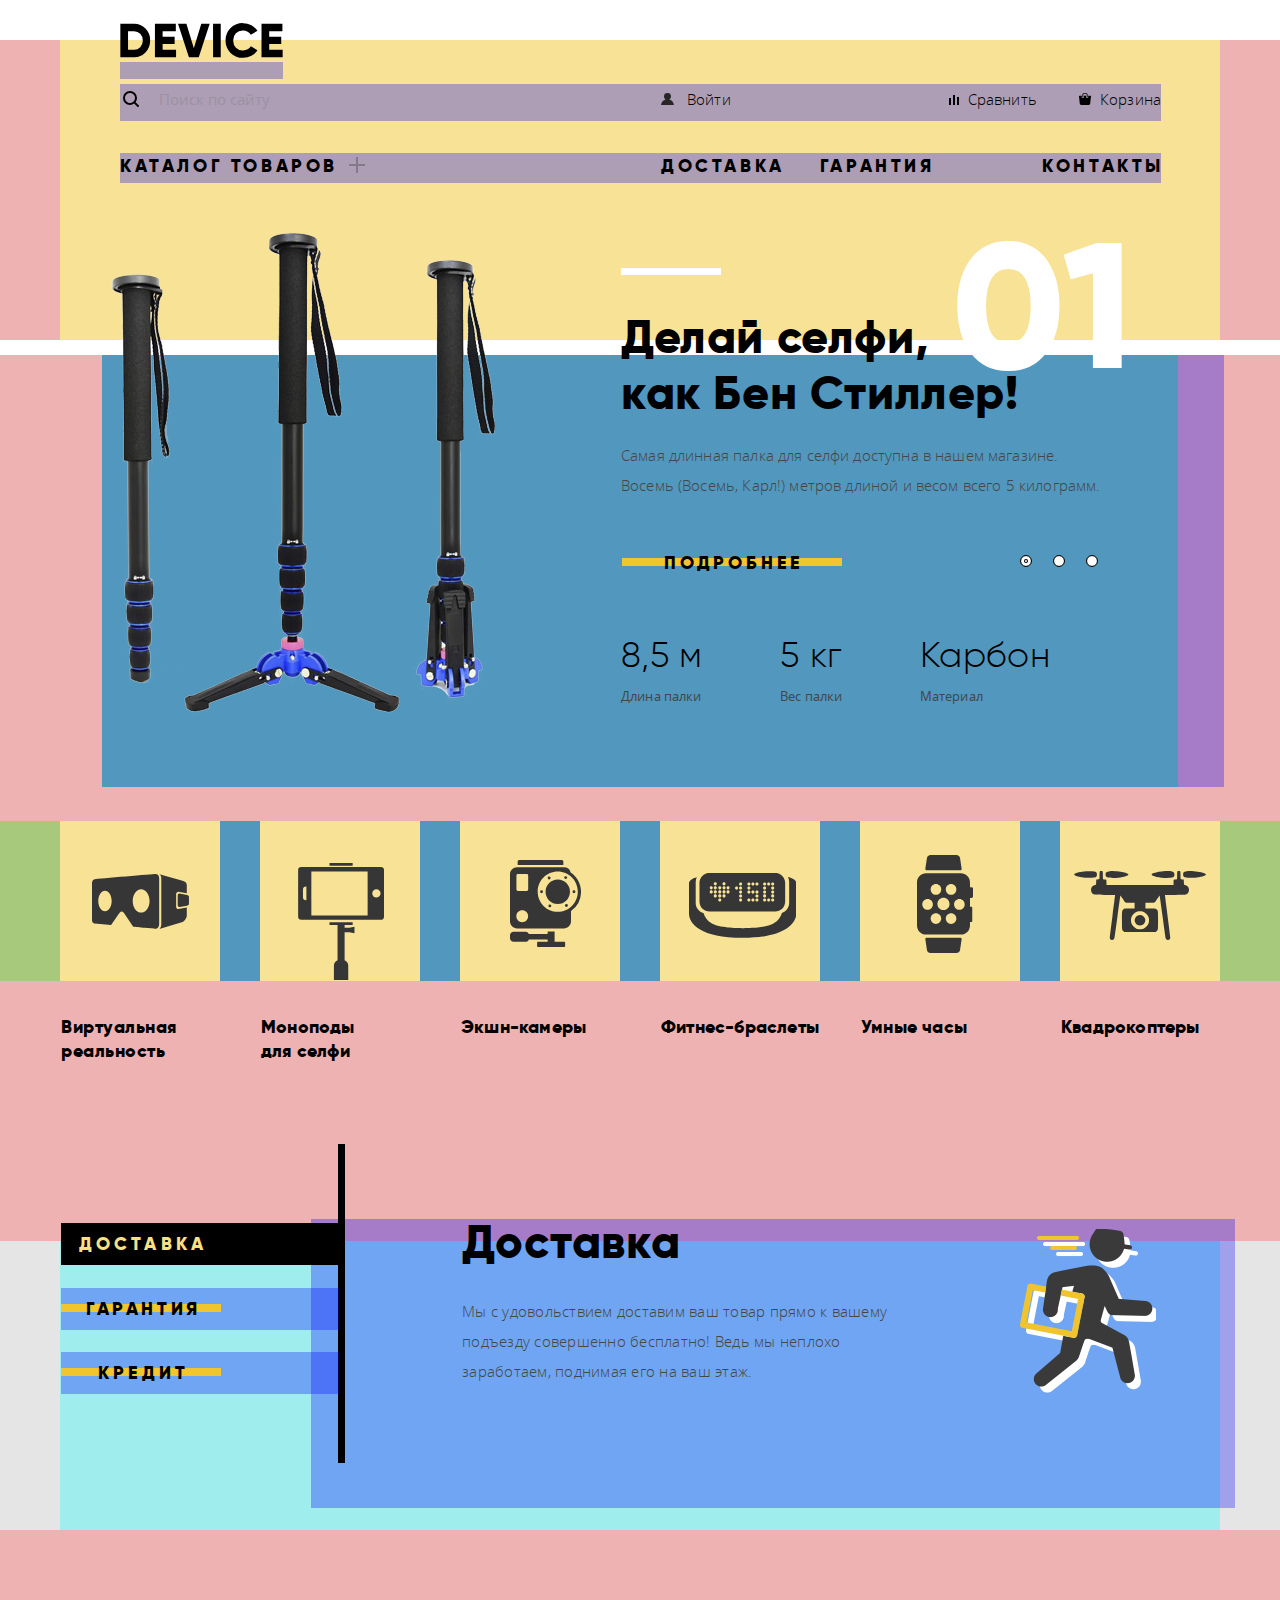
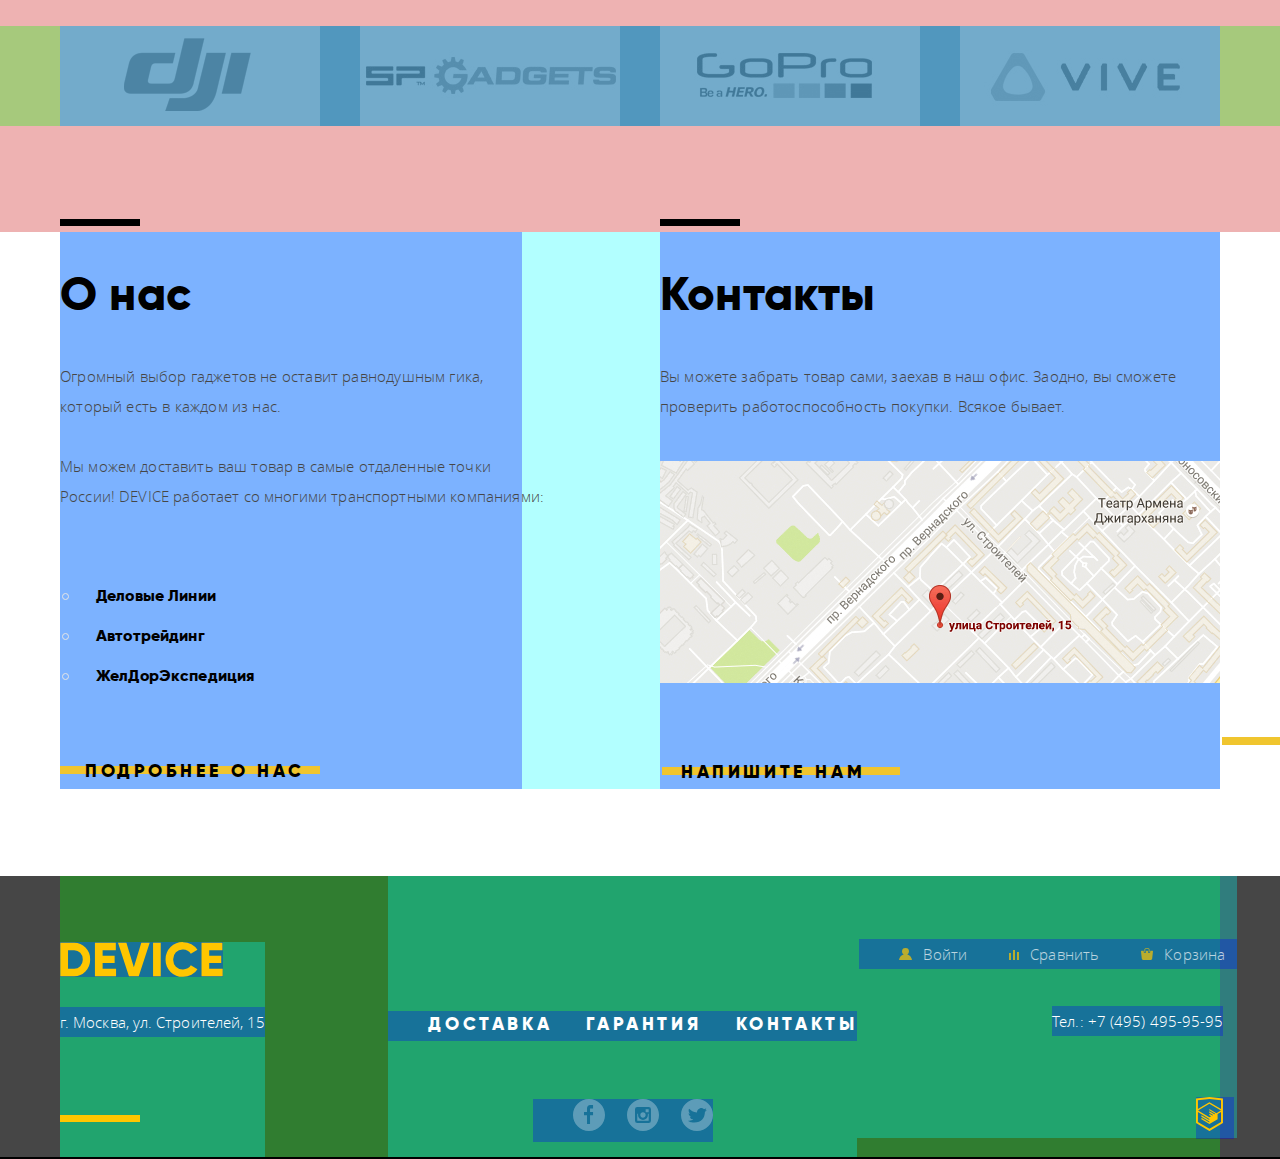
==== commit d2a0cb58: "противная линия" ====
--- a/index.html
+++ b/index.html
@@ -215,7 +215,7 @@
           <p>
             Вы можете забрать товар сами, заехав в наш офис. Заодно, вы сможете проверить работоспособность покупки. Всякое бывает.
           </p>
-          <a href="#" class="map"><img class="map_picture" src="img/map.jpg" alt="Карта Москва, ул. Строителей, 15" width="560" height="222"></a>
+          <a href="https://goo.gl/maps/3Tk5FeMGEa22" class="map"><img class="map_picture" src="img/map.jpg" alt="Карта Москва, ул. Строителей, 15" width="560" height="222"></a>
           <span class="write_us yellow">
             <a href="#" class="write_us">Напишите нам</a>
           </span>
--- a/css/style.css
+++ b/css/style.css
@@ -34,6 +34,7 @@
   line-height: 30px;
   letter-spacing: 0.15px;
   color: #000000;
+  min-width: 1200px;
 }
 
 .inner_page{
@@ -313,15 +314,11 @@
   display: flex;
   flex-direction: column;
   flex-wrap: wrap;
-  align-items: flex-start;
-  width: 700px;
+  align-items:   flex-start;
+  width: 550px;
   height: 130px;
   margin-top: 26px;
   background-color: #f8e296;
-}
-
-.hidden_index li {
-  width: 200px;
 }
 
 .item_left a {
@@ -492,6 +489,7 @@
 }
 
 .slaider_radio_list {
+  padding: 0;
   display: -webkit-box;
   display: -ms-flexbox;
   display: flex;
@@ -857,6 +855,7 @@
 /* service */
 .service {
   width: 100%;
+  min-width: 1000px;
   background-color: #e5e5e5;
   margin-top: 260px;
 }
@@ -1138,17 +1137,44 @@
 .catalog_wrapper {
   position: relative;
   width: 100%;
-}
-
-.filter::after {
-  position: absolute;
-  content: "";
-  top: 4px;
+  display: flex;
+}
+.width1{
+  width: 340px;
+  margin-left: auto;
+}
+.width2{
+  width: 500px;
+  margin-right: auto;
+}
+.filter, .produrt{
+  position: relative;
+  flex-grow: 1;
+}
+
+.filter::before {
+  display: block;
+  position: absolute;
+  top: 15px;
   left: 0;
+  right: 0;
+  content: "";
+  height: 100%;
+  z-index: -1;
+  background-color: #dbdbdb;
+  opacity: 0.4;
+}
+.catalog_wrapper::after {
+  position: absolute;
+  content: "";
+  top: 5px;
+  left: 0;
+  right: 0;
   width: 100%;
   height: 70px;
   background-color: #dbdbdb;
   opacity: 0.4;
+  z-index: -2000;
 }
 
 .container_columns {
@@ -1162,7 +1188,7 @@
 
 .filter {
   margin-left: auto;
-  margin-right: 67px;
+  margin-right: 80px;
 }
 
 #from, #till {
@@ -1224,9 +1250,8 @@
 }
 
 .filter_title {
-  position: absolute;
-  left: 155px;
-  top: 12px;
+  margin-left: 71px;
+  margin-top: 39px;
   z-index: 1000;
   color: #000000;
   font-family: "gilroy", Arial, sans-serif;
@@ -1249,7 +1274,8 @@
 }
 
 .filter_options {
-  padding-left: 57px;
+    padding-left: 70px;
+    margin-top: 92px;
 }
 
 .filter_checkbox {
@@ -1288,17 +1314,7 @@
   padding-left: 0;
 }
 
-.filter::before {
-  display: block;
-  position: absolute;
-  top: 5px;
-  left: 0;
-  content: "";
-  width: 424px;
-  height: 100%;
-  z-index: -1;
-  background-color: #efefef;
-}
+
 
 .color {
   margin: 0;
@@ -1307,7 +1323,7 @@
   margin-bottom: 17px;
 }
 
-/* body>* {
+body>* {
   background-color: rgba(200, 0, 0, 0.3);
 }
 
@@ -1321,7 +1337,7 @@
 
 body>*>*>*>* {
   background-color: rgba(0, 0, 255, 0.3);
-} */
+}
 
 .filter legend {
   color: #000000;
@@ -1388,6 +1404,8 @@
 .product_sort {
   display: flex;
   justify-content: space-between;
+  width: 761px;
+  margin-left: -11px;
 }
 
 .sort_direction {
@@ -1493,6 +1511,7 @@
   flex-wrap: wrap;
   width: 760px;
   margin: 0;
+  margin-left: -8px;
   padding: 0;
 }
 
@@ -1722,8 +1741,11 @@
 /* footer */
 footer {
   background-color: #464646;
+  background-repeat: repeat-y;
+  height: 100%;;
   color: #ffffff;
-  padding-bottom: 40px;
+  border-bottom: 2px solid black;
+  /* padding-bottom: 40px; */
 }
 
 footer a {
@@ -2029,10 +2051,6 @@
   margin-top: -10px;
 }
 
-.filter_options {
-  margin-top: 156px;
-  padding-left: 58px;
-}
 
 .filter_options button {
   color: #000000;
@@ -2120,21 +2138,21 @@
 .common_link {
   margin-top: -17px;
 }
-.new{
+.common_link .new{
   position: absolute;
   display: flex;
   justify-content: center;
   align-items: center;
-  width: 58px;
-  height: 58px;
+  width: 56px;
+  height: 56px;
   border: 2px solid #000000;
   opacity: 0.1;
   border-radius: 50%;
-  top: 28px;
-  left: 271px;
+  top: 27px;
+  left: 275px;
   color: #000000;
   font-family: "gilroy", Arial, sans-serif;
-  font-size: 14px;
+  font-size: 15px;
   font-weight: 400;
   line-height: 24px;
   text-transform: uppercase;
@@ -2238,8 +2256,8 @@
   -ms-flex-pack: justify;
   justify-content: space-between;
   width: 360px;
-  margin-top: 25px;
-  margin-bottom: 19px;
+  margin-top: 27px;
+  margin-bottom: 18px;
   word-break: keep-all;
 }
 
@@ -2250,6 +2268,7 @@
   font-weight: 400;
   line-height: 24px;
   letter-spacing: 0.19px;
+  margin-left: -2px;
 }
 
 .product_items span {
@@ -2276,6 +2295,7 @@
   background-color: #ebebeb;
   margin-top: -27px;
   margin-bottom: 75px;
+  margin-left: -10px;
   -webkit-box-sizing: border-box;
   box-sizing: border-box;
 }
@@ -2477,7 +2497,7 @@
 .modal_close {
   position: relative;
   border: none;
-  background-color: #f0c52e;
+  background: url("../img/svg-device/modal-close.svg");
   width: 55px;
   height: 55px;
   opacity: 0.5;
@@ -2493,17 +2513,6 @@
 .modal_close:active {
   opacity: 0.6;
 }
-
-.modal_close::before {
-  position: absolute;
-  content: "";
-  width: 23px;
-  height: 22px;
-  background-image: url("../img/svg-device/modal-close.svg");
-  left: 16px;
-  top: 16px;
-}
-
 .line_button {
   border: none;
   background-color: transparent;
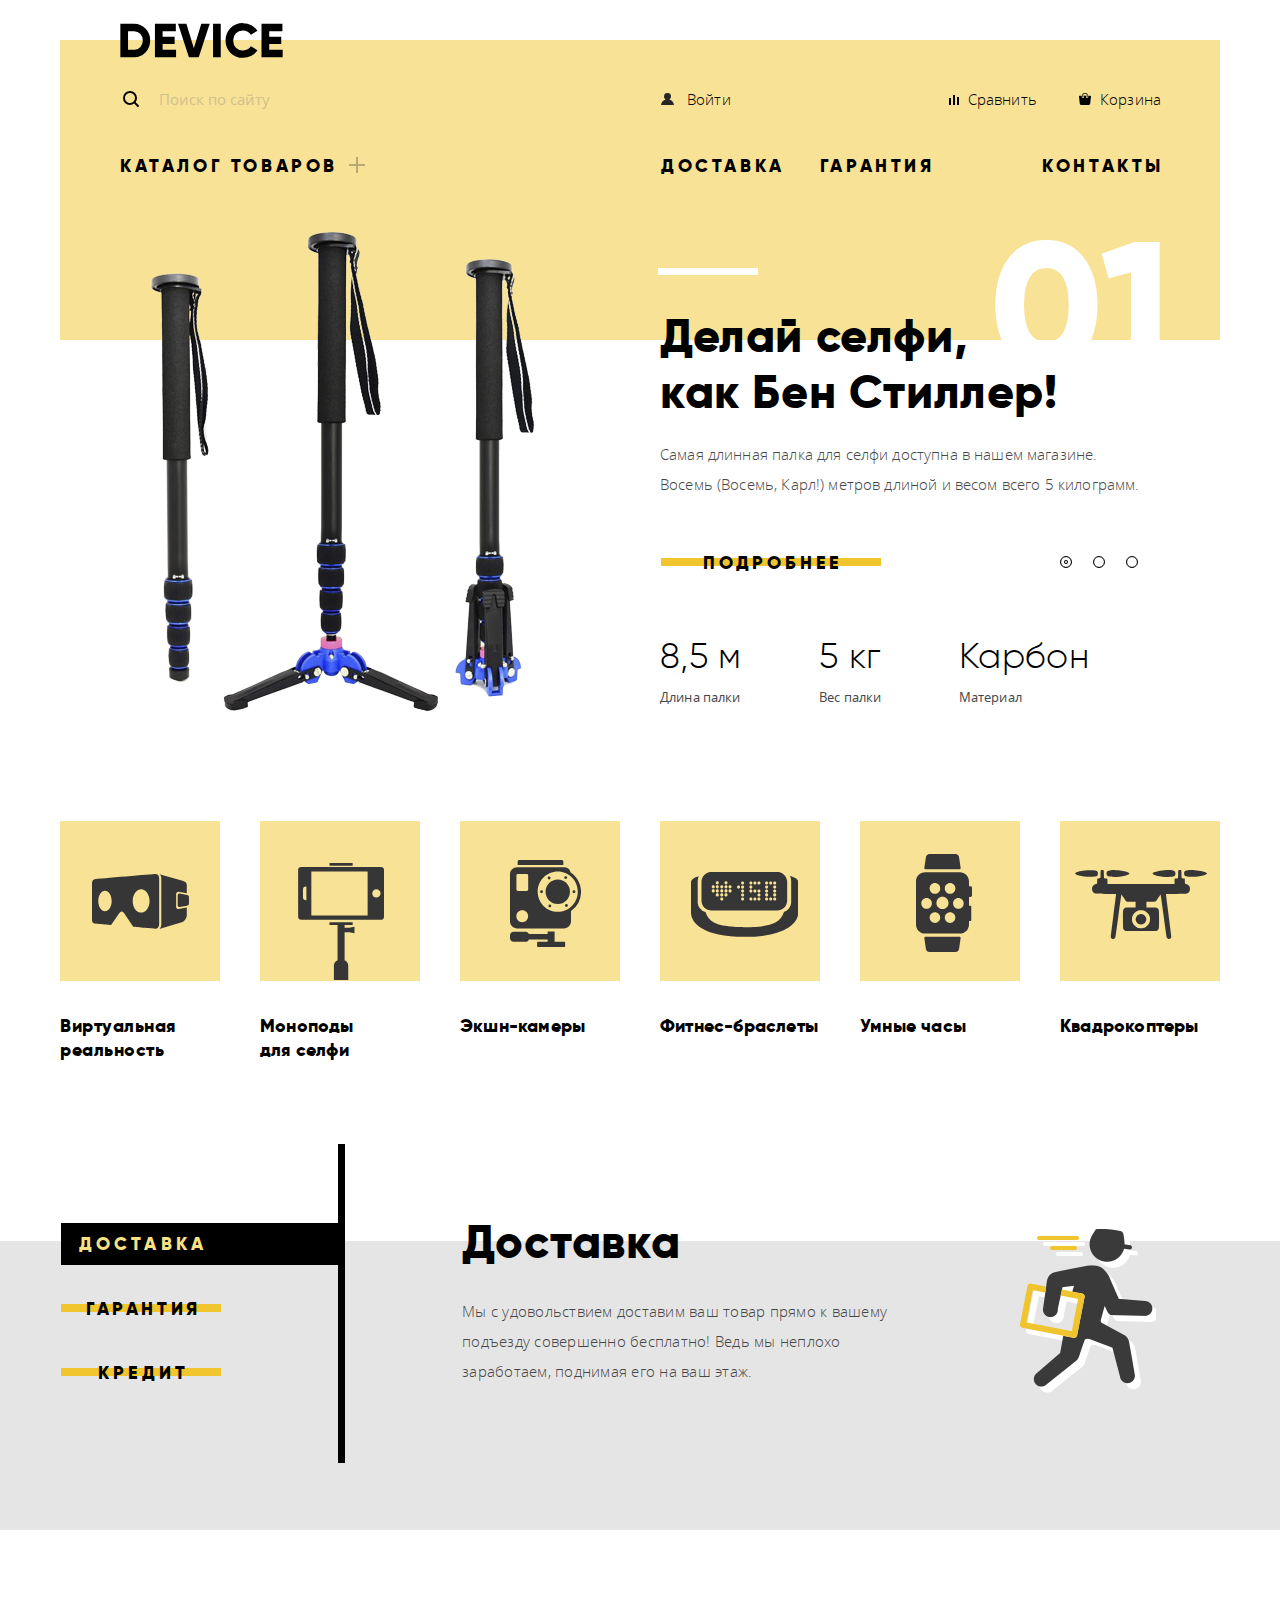
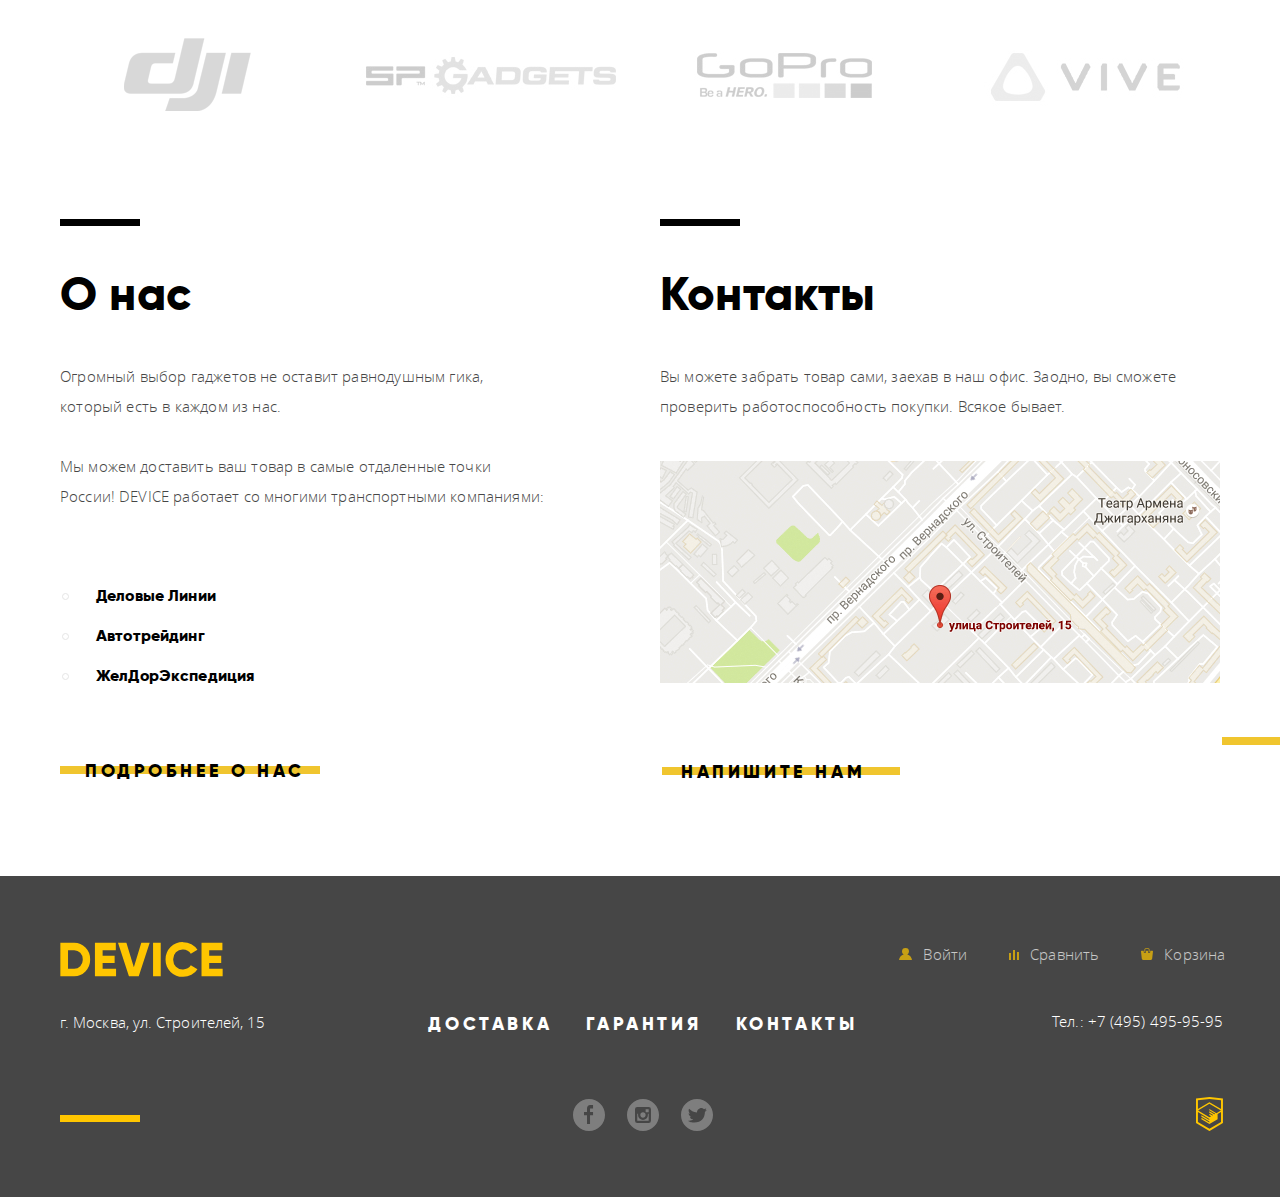
==== commit f0431d6b: "контрольная" ====
--- a/index.html
+++ b/index.html
@@ -4,11 +4,12 @@
 <head>
   <meta charset="utf-8">
   <link rel="stylesheet" href="css/normalize.css">
-  <link rel="stylesheet" href="css/style.css">
+  <link rel="stylesheet" href="css/style.min.css">
   <title>HTML Academy: Девайс</title>
 </head>
 
 <body>
+
   <header class="main_header">
 
     <div class="container">
@@ -66,70 +67,204 @@
   </header>
   <main>
     <section class="slaider">
-      <h2 class="visually_hidden">Избранные продукты</h2>
-      <ul class="slaider_radio_list">
-        <li class="slaider_radio_list">
-          <input id="promo_1" class="promo_radio" type="radio" name="toggle" value="1" checked>
-          <label for="promo_1" class="promo_indicator promo_1_indicator"> </label>
-          <input id="promo_2" class="promo_radio" type="radio" name="toggle" value="2">
-          <label for="promo_2" class="promo_indicator promo_2_indicator"> </label>
-          <input id="promo_3" class="promo_radio" type="radio" name="toggle" value="3">
-          <label for="promo_3" class="promo_indicator promo_3_indicator"> </label>
-
-          <ol class="promo_description">
-            <li class="promo_description_item1 ">
-              <img class="slide_img slide_img1" src="img/slider-1.png.png" id="img_1" alt="селфи палка" width="384" height="486">
-              <span class="slide_number">01</span>
-              <p class="slade_name">Делай селфи, как Бен Стиллер!</p>
-              <p class="slade_description">Самая длинная палка для селфи доступна в нашем магазине. Восемь (Восемь, Карл!) метров длиной и весом всего 5 килограмм.</p>
-              <a href="#" class="detail">Подробнее</a>
-              <div class="slider_characteristic">
-                <p class="characteristic_item">8,5 м<span>Длина палки</span></p>
-                <p class="characteristic_item">5 кг<span>Вес палки</span></p>
-                <p class="characteristic_item">Карбон<span>Материал</span></p>
-              </div>
-            </li>
-            <li class="promo_description_item2">
-              <img class="slide_img slide_img2" src="img/slider-2.png.png" id="img_2" alt="селфи палка" width="345" height="486">
-              <span class="slide_number">02</span>
-              <p class="slade_name">Худеем правильно!</p>
-              <p class="slade_description">Мотивирующие фитнес-браслеты помогут найти в себе силы не пропускать занятия и соблюдать диету.</p>
-              <a href="#" class="detail">Подробнее</a>
-              <div class="slider_characteristic">
-                <p class="characteristic_item">48 часов<span>Без подзарядки</span></p>
-              </div>
-
-            </li>
-            <li class="promo_description_item3 ">
-              <img class="slide_img slide_img3" src="img/slider-3.png.png" id="img_3" alt="селфи палка" width="526" height="334">
-              <span class="slide_number">03</span>
-              <p class="slade_name">Порхает как бабочка, жалит как пчела!</p>
-              <p class="slade_description">Этот обычный, на первый взгляд, квадрокоптер оснащен мощным лазером, замаскированным под стандартную камеру.</p>
-              <a href="#" class="detail">Подробнее</a>
-              <div class="slider_characteristic">
-                <p class="characteristic_item">800 м<span>Дальность полета</span></p>
-                <p class="characteristic_item">50 м<span>Радиус поражения</span></p>
-              </div>
-            </li>
-          </ol>
-        </li>
+      <div class="container">
+        <h2 class="visually_hidden">Избранные продукты</h2>
+        <ul class="slaider_radio_list">
+          <li class="slaider_radio_list">
+            <input id="promo_1" class="promo_radio" type="radio" name="toggle" value="1" checked>
+            <label for="promo_1" class="promo_indicator promo_1_indicator"> </label>
+            <input id="promo_2" class="promo_radio" type="radio" name="toggle" value="2">
+            <label for="promo_2" class="promo_indicator promo_2_indicator"> </label>
+            <input id="promo_3" class="promo_radio" type="radio" name="toggle" value="3">
+            <label for="promo_3" class="promo_indicator promo_3_indicator"> </label>
+
+            <ol class="promo_description">
+              <li class="promo_description_item promo_description_item1">
+
+                <div class="promo_description_img">
+                  <img class="slide_img slide_img1" src="img/slider-1.png.png" id="img_1" alt="селфи палка" width="384" height="486">
+                  <span class="slide_number">01</span>
+                </div>
+                <div class="promo_description_text">
+                  <p class="slade_name">Делай селфи,<br> как Бен Стиллер!</p>
+                  <p class="slade_description">Самая длинная палка для селфи доступна в нашем магазине. Восемь (Восемь, Карл!) метров длиной и весом всего 5 килограмм.</p>
+                  <a href="thelongest.html" class="detail">Подробнее</a>
+                  <div class="slider_characteristic">
+                    <p class="characteristic_item">8,5 м<span>Длина палки</span></p>
+                    <p class="characteristic_item">5 кг<span>Вес палки</span></p>
+                    <p class="characteristic_item">Карбон<span>Материал</span></p>
+                  </div>
+                </div>
+              </li>
+              <li class="promo_description_item promo_description_item2">
+                <div class="promo_description_img">
+                  <img class="slide_img slide_img2" src="img/slider-2.png.png" id="img_2" alt="селфи палка" width="345" height="486">
+                  <span class="slide_number">02</span>
+
+                </div>
+                <div class="promo_description_text">
+                  <p class="slade_name">Худеем<br> правильно!</p>
+                  <p class="slade_description">Мотивирующие фитнес-браслеты помогут найти в себе силы не пропускать занятия и соблюдать диету.</p>
+                  <a href="fitnes.html" class="detail">Подробнее</a>
+                  <div class="slider_characteristic">
+                    <p class="characteristic_item">48 часов<span>Без подзарядки</span></p>
+                  </div>
+
+              </li>
+              <li class="promo_description_item promo_description_item3">
+                <div class="promo_description_img">
+                  <img class="slide_img slide_img3" src="img/slider-3.png.png" id="img_3" alt="селфи палка" width="526" height="334">
+                  <span class="slide_number">03</span>
+                </div>
+                <div class="promo_description_text">
+
+                  <p class="slade_name">Порхает как бабочка, жалит как пчела!</p>
+                  <p class="slade_description">Этот обычный, на первый взгляд, квадрокоптер оснащен мощным лазером, замаскированным под стандартную камеру.</p>
+                  <a href="dron.html" class="detail">Подробнее</a>
+                  <div class="slider_characteristic">
+                    <p class="characteristic_item">800 м<span>Дальность полета</span></p>
+                    <p class="characteristic_item">50 м<span>Радиус поражения</span></p>
+                  </div>
+                </div>
+      </div>
+      </li>
+      </ol>
+      </li>
       </ul>
     </section>
-
     <section class="popular">
       <div class="container">
         <ul class="popular_list">
-          <li class="popular_list_item1"><a href="#"><span class="popular_name">Виртуальная реальность</span></a></li>
-          <li class="popular_list_item2"><a href="#"><span class="popular_name">Моноподы для селфи</span></a></li>
-          <li class="popular_list_item3"><a href="#"><span class="popular_name">Экшн-камеры</span></a></li>
-          <li class="popular_list_item4"><a href="#"><span class="popular_name">Фитнес-браслеты</span></a></li>
-          <li class="popular_list_item5"><a href="#"><span class="popular_name">Умные часы</span></a></li>
-          <li class="popular_list_item6"><a href="#"><span class="popular_name">Квадрокоптеры</span></a></li>
-        </ul>
-      </div>
-
+          <li class="popular_list_item1 popular_list_item"><a href="vr.html">
+              <div class="popular_list_img"><svg xmlns="http://www.w3.org/2000/svg" width="97" height="55" viewBox="0 0 97 55">
+                  <g fill="#363636">
+                    <path
+                      d="M84.131 32.639V20.003c0-1.309 1.045-2.37 2.335-2.37l8.326 1.581V11.02c0-2.355-1.708-3.431-4.202-4.265L67.403.175c1.616 1.391 1.889 2.04 1.889 4.396V49.78c0 2.356-.45 4.066-1.967 5.21l23.265-7.065c2.401-.833 4.202-4.216 4.202-6.572V33.44l-8.326 1.567c-1.29.002-2.335-1.06-2.335-2.368z" />
+                    <path
+                      d="M95.129 20.979l-7.598-1.444c-1.008 0-1.824.829-1.824 1.851v9.868c0 1.023.816 1.852 1.824 1.852l7.598-1.431c1.154-.419 1.824-.829 1.824-1.852V22.83c0-1.022-.766-1.507-1.824-1.851zM67.17 4.483c0-5.08-4.232-4.459-4.232-4.459S5.832 4.738 2.838 5.145.001 9.532.001 9.532L0 45.812c0 3.743 2.599 3.753 2.599 3.753l16.477 1.403L27.212 39.3s1.109-1.828 2.505-1.828c1.397 0 2.432 1.861 2.432 1.861l9.061 13.521s18.895 1.909 22.521 1.909c3.626-.001 3.439-5.024 3.439-5.024V4.483zM12.982 37.192c-3.698 0-6.696-4.601-6.696-10.275s2.998-10.275 6.696-10.275c3.698 0 6.696 4.601 6.696 10.275s-2.998 10.275-6.696 10.275zm36.158 1.426c-4.662 0-8.441-5.239-8.441-11.701 0-6.463 3.78-11.702 8.441-11.702 4.662 0 8.442 5.239 8.442 11.702 0 6.462-3.78 11.701-8.442 11.701z" />
+                  </g>
+                </svg>
+              </div><span class="popular_name">Виртуальная реальность</span>
+            </a></li>
+          <li class="popular_list_item2"><a href="catalog.html">
+              <div class="popular_list_img"><svg xmlns="http://www.w3.org/2000/svg" width="86" height="117" viewBox="0 0 86 117">
+                  <g fill="#363636">
+                    <path
+                      d="M82.821 4.011H3.33A3.188 3.188 0 0 0 .142 7.199v46.413a3.187 3.187 0 0 0 3.188 3.189h79.492a3.188 3.188 0 0 0 3.189-3.189V7.199a3.189 3.189 0 0 0-3.19-3.188zM8.392 37.236h-.226a3.19 3.19 0 0 1-3.189-3.189v-7.283a3.188 3.188 0 0 1 3.189-3.188h.226v13.66zm61.231 15.172H13.341V8.402h56.282v44.006zM78.4 34.552c-2.289 0-4.146-1.855-4.146-4.147s1.856-4.147 4.146-4.147a4.146 4.146 0 1 1 0 8.294zM31.497 0h23.157v2.758H31.497zM46.608 64.861v-2.973h8.046V59.13H31.498v2.758h8.045v35.246a6.068 6.068 0 0 0-3.635 5.559V117h14.335v-14.307a6.062 6.062 0 0 0-3.636-5.557v-27.99h4.796l5.051 1.213v-6.711l-5.051 1.213h-4.795z" />
+                  </g>
+                </svg></div>
+              <span class="popular_name">Моноподы для селфи</span>
+            </a></li>
+          <li class="popular_list_item3"><a href="action.html">
+              <div class="popular_list_img"><svg xmlns="http://www.w3.org/2000/svg" width="71" height="87" viewBox="0 0 71 87">
+                  <g fill="#363636">
+                    <path
+                      d="M53.349 1.49c0-.736-.578-1.49-1.311-1.49H9.053C8.32 0 7.672.754 7.672 1.49v3.522h45.676V1.49zM54.202 81.809h-9.597V71.426h-6.958v2.507H18.774c-.537-1.254-1.757-2.148-3.181-2.148H3.559C1.642 71.784 0 73.387 0 75.311v3.018c0 1.924 1.642 3.48 3.559 3.48h12.035c1.511 0 2.792-.896 3.269-2.326h18.785v2.326H28.13c-.533 0-1.01.437-1.01.972v3.172c0 .535.478 1.048 1.01 1.048h26.072c.533 0 .93-.513.93-1.048V82.78c0-.535-.397-.971-.93-.971zM60.666 12.39a7.037 7.037 0 0 0-6.771-5.05H7.148C3.25 7.34 0 10.449 0 14.361v46.9c0 3.912 3.25 7.121 7.148 7.121h46.747c3.898 0 7.126-3.209 7.126-7.121V50.915a23.228 23.228 0 0 0 10.001-19.164c-.001-8.079-4.132-15.181-10.356-19.361zM12.238 62.151c-3.259 0-5.901-2.65-5.901-5.921 0-3.27 2.642-5.922 5.901-5.922s5.902 2.652 5.902 5.922c0 3.271-2.643 5.921-5.902 5.921zm5.961-32.605a1.42 1.42 0 0 1-1.418 1.422h-8.94a1.42 1.42 0 0 1-1.418-1.422v-14.16a1.42 1.42 0 0 1 1.418-1.423h8.939a1.42 1.42 0 0 1 1.418 1.423v14.16zm29.563 22.312c-11.076 0-20.057-9.01-20.057-20.123s8.98-20.124 20.057-20.124c11.077 0 20.058 9.01 20.058 20.124s-8.981 20.123-20.058 20.123z" />
+                    <ellipse cx="47.762" cy="31.735" rx="12.188" ry="12.229" />
+                    <circle cx="31.562" cy="31.736" r="1.435" />
+                    <circle cx="63.963" cy="31.736" r="1.435" />
+                    <circle cx="39.109" cy="17.994" r="1.435" />
+                    <ellipse cx="56.415" cy="45.476" rx="1.43" ry="1.436" />
+                    <circle cx="55.697" cy="17.565" r="1.435" />
+                    <circle cx="39.828" cy="45.906" r="1.435" />
+                  </g>
+                </svg></div><span class="popular_name">Экшн-камеры</span>
+            </a></li>
+          <li class="popular_list_item4"><a href="fitnes.html">
+              <div class="popular_list_img"><svg version="1.1" id="Layer_1" xmlns="http://www.w3.org/2000/svg" xmlns:xlink="http://www.w3.org/1999/xlink" x="0px" y="0px" width="107px" height="65px" viewBox="0 0 107 65"
+                  enable-background="new 0 0 107 65" xml:space="preserve">
+                  <g>
+                    <path fill="#363636" d="M98.967,4.074c0.752,1.441,1.209,3.08,1.209,4.818v21.102c0,4.616-3.092,8.527-7.246,9.9
+          		c-1.325,3.987-3.778,7.854-8.051,10.432c-8.676,5.231-31.124,4.837-31.198,4.837c-0.078,0-22.513,0.395-31.189-4.837
+          		c-4.216-2.545-6.708-6.347-8.042-10.279c-4.418-1.209-7.756-5.251-7.756-10.053V8.893c0-1.688,0.427-3.282,1.139-4.693
+          		C4.17,5.109,0,6.918,0,10.434c0,6.243,0,25.687,0,29.983C0,50.668,11.839,64.85,53.657,64.85c41.82,0,53.657-14.182,53.657-24.433
+          		c0-4.296,0-23.74,0-29.983C107.313,6.75,102.738,4.94,98.967,4.074z" />
+                    <path fill="#363636" d="M20.561,38.459h65.523c5.564,0,10.074-4.513,10.074-10.077V9.935c0-5.563-4.51-10.075-10.074-10.075H20.561
+          		c-5.564,0-10.075,4.511-10.075,10.075v18.447C10.486,33.946,14.997,38.459,20.561,38.459z M83.695,9.468
+          		c0.867,0,1.569,0.703,1.569,1.57c0,0.866-0.702,1.569-1.569,1.569s-1.568-0.703-1.568-1.569
+          		C82.127,10.17,82.828,9.468,83.695,9.468z M83.695,13.507c0.867,0,1.569,0.703,1.569,1.568c0,0.867-0.702,1.569-1.569,1.569
+          		s-1.568-0.702-1.568-1.569C82.127,14.21,82.828,13.507,83.695,13.507z M83.695,17.546c0.867,0,1.569,0.702,1.569,1.569
+          		c0,0.866-0.702,1.569-1.569,1.569s-1.568-0.703-1.568-1.569C82.127,18.248,82.828,17.546,83.695,17.546z M83.695,21.373
+          		c0.867,0,1.569,0.704,1.569,1.569c0,0.867-0.702,1.568-1.569,1.568s-1.568-0.701-1.568-1.568
+          		C82.127,22.076,82.828,21.373,83.695,21.373z M83.695,25.412c0.867,0,1.569,0.702,1.569,1.569c0,0.865-0.702,1.568-1.569,1.568
+          		s-1.568-0.704-1.568-1.568C82.127,26.114,82.828,25.412,83.695,25.412z M79.656,9.468c0.867,0,1.568,0.703,1.568,1.57
+          		c0,0.866-0.701,1.569-1.568,1.569c-0.865,0-1.568-0.703-1.568-1.569C78.088,10.17,78.791,9.468,79.656,9.468z M79.656,25.412
+          		c0.867,0,1.568,0.702,1.568,1.569c0,0.865-0.701,1.568-1.568,1.568c-0.865,0-1.568-0.704-1.568-1.568
+          		C78.088,26.114,78.791,25.412,79.656,25.412z M75.619,9.468c0.865,0,1.568,0.703,1.568,1.57c0,0.866-0.703,1.569-1.568,1.569
+          		c-0.867,0-1.569-0.703-1.569-1.569C74.05,10.17,74.752,9.468,75.619,9.468z M75.619,13.507c0.865,0,1.568,0.703,1.568,1.568
+          		c0,0.867-0.703,1.569-1.568,1.569c-0.867,0-1.569-0.702-1.569-1.569C74.05,14.21,74.752,13.507,75.619,13.507z M75.619,17.546
+          		c0.865,0,1.568,0.702,1.568,1.569c0,0.866-0.703,1.569-1.568,1.569c-0.867,0-1.569-0.703-1.569-1.569
+          		C74.05,18.248,74.752,17.546,75.619,17.546z M75.619,21.373c0.865,0,1.568,0.704,1.568,1.569c0,0.867-0.703,1.568-1.568,1.568
+          		c-0.867,0-1.569-0.701-1.569-1.568C74.05,22.076,74.752,21.373,75.619,21.373z M75.619,25.412c0.865,0,1.568,0.702,1.568,1.569
+          		c0,0.865-0.703,1.568-1.568,1.568c-0.867,0-1.569-0.704-1.569-1.568C74.05,26.114,74.752,25.412,75.619,25.412z M67.965,9.468
+          		c0.867,0,1.568,0.703,1.568,1.57c0,0.866-0.701,1.569-1.568,1.569s-1.568-0.703-1.568-1.569C66.396,10.17,67.1,9.468,67.965,9.468z
+          		 M67.965,17.546c0.867,0,1.568,0.702,1.568,1.569c0,0.866-0.701,1.569-1.568,1.569s-1.568-0.703-1.568-1.569
+          		C66.396,18.248,67.1,17.546,67.965,17.546z M67.965,21.427c0.867,0,1.568,0.701,1.568,1.568c0,0.865-0.701,1.569-1.568,1.569
+          		s-1.568-0.704-1.568-1.569C66.396,22.128,67.1,21.427,67.965,21.427z M67.965,25.412c0.867,0,1.568,0.702,1.568,1.569
+          		c0,0.865-0.701,1.568-1.568,1.568s-1.568-0.704-1.568-1.568C66.396,26.114,67.1,25.412,67.965,25.412z M63.926,9.468
+          		c0.867,0,1.57,0.703,1.57,1.57c0,0.866-0.703,1.569-1.57,1.569c-0.865,0-1.569-0.703-1.569-1.569
+          		C62.356,10.17,63.061,9.468,63.926,9.468z M63.926,17.546c0.867,0,1.57,0.702,1.57,1.569c0,0.866-0.703,1.569-1.57,1.569
+          		c-0.865,0-1.569-0.703-1.569-1.569C62.356,18.248,63.061,17.546,63.926,17.546z M63.926,25.412c0.867,0,1.57,0.702,1.57,1.569
+          		c0,0.865-0.703,1.568-1.57,1.568c-0.865,0-1.569-0.704-1.569-1.568C62.356,26.114,63.061,25.412,63.926,25.412z M59.888,9.468
+          		c0.865,0,1.569,0.703,1.569,1.57c0,0.866-0.704,1.569-1.569,1.569c-0.867,0-1.568-0.703-1.568-1.569
+          		C58.319,10.17,59.021,9.468,59.888,9.468z M59.888,13.507c0.865,0,1.569,0.703,1.569,1.568c0,0.867-0.704,1.569-1.569,1.569
+          		c-0.867,0-1.568-0.702-1.568-1.569C58.319,14.21,59.021,13.507,59.888,13.507z M59.888,17.546c0.865,0,1.569,0.702,1.569,1.569
+          		c0,0.866-0.704,1.569-1.569,1.569c-0.867,0-1.568-0.703-1.568-1.569C58.319,18.248,59.021,17.546,59.888,17.546z M59.888,25.412
+          		c0.865,0,1.569,0.702,1.569,1.569c0,0.865-0.704,1.568-1.569,1.568c-0.867,0-1.568-0.704-1.568-1.568
+          		C58.319,26.114,59.021,25.412,59.888,25.412z M51.598,9.468c0.867,0,1.569,0.703,1.569,1.57c0,0.866-0.702,1.569-1.569,1.569
+          		c-0.867,0-1.568-0.703-1.568-1.569C50.029,10.17,50.731,9.468,51.598,9.468z M51.598,13.507c0.867,0,1.569,0.703,1.569,1.568
+          		c0,0.867-0.702,1.569-1.569,1.569c-0.867,0-1.568-0.702-1.568-1.569C50.029,14.21,50.731,13.507,51.598,13.507z M51.598,17.546
+          		c0.867,0,1.569,0.702,1.569,1.569c0,0.866-0.702,1.569-1.569,1.569c-0.867,0-1.568-0.703-1.568-1.569
+          		C50.029,18.248,50.731,17.546,51.598,17.546z M51.598,21.427c0.867,0,1.569,0.701,1.569,1.568c0,0.865-0.702,1.569-1.569,1.569
+          		c-0.867,0-1.568-0.704-1.568-1.569C50.029,22.128,50.731,21.427,51.598,21.427z M51.598,25.412c0.867,0,1.569,0.702,1.569,1.569
+          		c0,0.865-0.702,1.568-1.569,1.568c-0.867,0-1.568-0.704-1.568-1.568C50.029,26.114,50.731,25.412,51.598,25.412z M47.559,13.507
+          		c0.867,0,1.568,0.703,1.568,1.568c0,0.867-0.701,1.569-1.568,1.569s-1.569-0.702-1.569-1.569
+          		C45.99,14.21,46.691,13.507,47.559,13.507z M39.057,13.295c0.865,0,1.569,0.703,1.569,1.568c0,0.867-0.704,1.569-1.569,1.569
+          		c-0.867,0-1.571-0.703-1.571-1.569C37.486,13.998,38.189,13.295,39.057,13.295z M39.057,17.333c0.865,0,1.569,0.703,1.569,1.57
+          		c0,0.866-0.704,1.57-1.569,1.57c-0.867,0-1.571-0.704-1.571-1.57C37.486,18.036,38.189,17.333,39.057,17.333z M35.018,9.255
+          		c0.865,0,1.568,0.703,1.568,1.57c0,0.866-0.704,1.568-1.568,1.568c-0.867,0-1.569-0.703-1.569-1.568
+          		C33.449,9.958,34.15,9.255,35.018,9.255z M35.018,13.295c0.865,0,1.568,0.703,1.568,1.568c0,0.867-0.704,1.569-1.568,1.569
+          		c-0.867,0-1.569-0.703-1.569-1.569C33.449,13.998,34.15,13.295,35.018,13.295z M35.018,17.333c0.865,0,1.568,0.703,1.568,1.57
+          		c0,0.866-0.704,1.57-1.568,1.57c-0.867,0-1.569-0.704-1.569-1.57C33.449,18.036,34.15,17.333,35.018,17.333z M35.018,21.373
+          		c0.865,0,1.568,0.704,1.568,1.569c0,0.867-0.704,1.568-1.568,1.568c-0.867,0-1.569-0.701-1.569-1.568
+          		C33.449,22.076,34.15,21.373,35.018,21.373z M30.764,13.295c0.867,0,1.569,0.703,1.569,1.568c0,0.867-0.702,1.569-1.569,1.569
+          		c-0.867,0-1.568-0.703-1.568-1.569C29.196,13.998,29.897,13.295,30.764,13.295z M30.764,17.333c0.867,0,1.569,0.703,1.569,1.57
+          		c0,0.866-0.702,1.57-1.569,1.57c-0.867,0-1.568-0.704-1.568-1.57C29.196,18.036,29.897,17.333,30.764,17.333z M30.764,21.373
+          		c0.867,0,1.569,0.704,1.569,1.569c0,0.867-0.702,1.568-1.569,1.568c-0.867,0-1.568-0.701-1.568-1.568
+          		C29.196,22.076,29.897,21.373,30.764,21.373z M30.764,25.412c0.867,0,1.569,0.702,1.569,1.569c0,0.865-0.702,1.568-1.569,1.568
+          		c-0.867,0-1.568-0.704-1.568-1.568C29.196,26.114,29.897,25.412,30.764,25.412z M26.3,9.255c0.867,0,1.571,0.703,1.571,1.57
+          		c0,0.866-0.704,1.568-1.571,1.568c-0.865,0-1.569-0.703-1.569-1.568C24.731,9.958,25.435,9.255,26.3,9.255z M26.3,13.295
+          		c0.867,0,1.571,0.703,1.571,1.568c0,0.867-0.704,1.569-1.571,1.569c-0.865,0-1.569-0.703-1.569-1.569
+          		C24.731,13.998,25.435,13.295,26.3,13.295z M26.3,17.333c0.867,0,1.571,0.703,1.571,1.57c0,0.866-0.704,1.57-1.571,1.57
+          		c-0.865,0-1.569-0.704-1.569-1.57C24.731,18.036,25.435,17.333,26.3,17.333z M26.3,21.373c0.867,0,1.571,0.704,1.571,1.569
+          		c0,0.867-0.704,1.568-1.571,1.568c-0.865,0-1.569-0.701-1.569-1.568C24.731,22.076,25.435,21.373,26.3,21.373z M22.263,13.295
+          		c0.865,0,1.569,0.703,1.569,1.568c0,0.867-0.704,1.569-1.569,1.569c-0.867,0-1.569-0.703-1.569-1.569
+          		C20.694,13.998,21.396,13.295,22.263,13.295z M22.263,17.333c0.865,0,1.569,0.703,1.569,1.57c0,0.866-0.704,1.57-1.569,1.57
+          		c-0.867,0-1.569-0.704-1.569-1.57C20.694,18.036,21.396,17.333,22.263,17.333z" />
+                  </g>
+                </svg></div><span class="popular_name">Фитнес-браслеты</span>
+            </a></li>
+          <li class="popular_list_item5"><a href="smart.html">
+              <div class="popular_list_img"><svg xmlns="http://www.w3.org/2000/svg" width="56" height="98" viewBox="0 0 56 98">
+                  <g fill="#363636">
+                    <path
+                      d="M54.494 32.197h-1.515v-4.64c0-5.052-4.087-9.186-9.082-9.186H9.082C4.086 18.372 0 22.505 0 27.557v42.868c0 5.052 4.087 9.185 9.083 9.185h34.815c4.995 0 9.082-4.133 9.082-9.185V67.01h1.515a.764.764 0 0 0 .757-.764V52.467a.765.765 0 0 0-.757-.766H52.98v-8.788h1.515c.832 0 1.514-.688 1.514-1.531v-7.654a1.529 1.529 0 0 0-1.515-1.531zm-20.412-3.109c2.926 0 5.299 2.398 5.299 5.358s-2.373 5.358-5.299 5.358-5.298-2.398-5.298-5.358 2.372-5.358 5.298-5.358zm-15.137 0c2.925 0 5.298 2.398 5.298 5.358s-2.373 5.358-5.298 5.358c-2.926 0-5.298-2.398-5.298-5.358s2.372-5.358 5.298-5.358zM5.297 49.397c0-2.959 2.371-5.358 5.298-5.358 2.926 0 5.298 2.399 5.298 5.358 0 2.959-2.373 5.358-5.298 5.358-2.927.001-5.298-2.399-5.298-5.358zm13.648 19.497c-2.926 0-5.298-2.398-5.298-5.358s2.372-5.358 5.298-5.358c2.925 0 5.298 2.398 5.298 5.358s-2.373 5.358-5.298 5.358zm1.49-19.903c0-3.382 2.711-6.124 6.055-6.124s6.055 2.742 6.055 6.124-2.711 6.124-6.055 6.124c-3.344-.001-6.055-2.742-6.055-6.124zm13.647 19.903c-2.926 0-5.298-2.398-5.298-5.358s2.372-5.358 5.298-5.358 5.299 2.398 5.299 5.358-2.373 5.358-5.299 5.358zm8.302-14.138c-2.927 0-5.298-2.399-5.298-5.358 0-2.959 2.371-5.358 5.298-5.358 2.926 0 5.298 2.399 5.298 5.358 0 2.958-2.372 5.358-5.298 5.358zM9.646 15.31h33.687c.843 0 1.432-.681 1.306-1.514L43.023 3.028l-.002-.002C42.771 1.362 41.189 0 39.506 0H13.474c-1.686 0-3.268 1.362-3.517 3.028L8.342 13.795c-.125.833.461 1.515 1.304 1.515zM43.333 82.671H9.646c-.843 0-1.429.683-1.304 1.516l1.615 10.767c.25 1.666 1.832 3.028 3.516 3.028h26.032c1.684 0 3.266-1.362 3.517-3.026v-.002l1.615-10.767c.128-.833-.461-1.516-1.304-1.516z" />
+                  </g>
+                </svg></div><span class="popular_name">Умные часы</span>
+            </a></li>
+          <li class="popular_list_item6"><a href="dron.html">
+              <div class="popular_list_img"><svg xmlns="http://www.w3.org/2000/svg" width="132" height="69" viewBox="0 0 132 69">
+                  <g fill="#363636">
+                    <path
+                      d="M12.052.258C6.507.745 1.838 1.85.575 2.93c-.722.616-.722.616-.232 1.156.644.72 3.713 1.645 7.247 2.237 3.998.668 12.51.693 13.724.051 1.211-.668 1.624-1.414 1.624-2.981 0-1.619-.62-2.416-2.218-2.853C19.274.154 14.94 0 12.052.258zM25.774.488c-.129.283-.258 2.108-.258 4.112 0 4.061.155 3.778-2.192 3.933l-1.03.077-.13 2.545-.129 2.544-1.186.283c-2.58.668-4 2.595-3.792 5.294.128 1.927 1.03 3.341 2.579 4.087 1.109.513 1.47.538 11.246.538 5.545 0 10.137.079 10.188.18.051.13-1.11 9.408-2.58 20.64-1.444 11.23-2.682 20.997-2.708 21.666-.051 1.617.826 2.62 2.348 2.62 1.237 0 2.012-.64 2.321-1.9.13-.514 1.496-10.334 3.018-21.822 1.522-11.463 2.863-20.869 2.94-20.869.104 0 1.084 1.413 2.193 3.136 2.94 4.626 2.399 4.317 7.635 4.317h4.359v5.63l-5.133.077c-4.72.077-5.21.127-5.881.615-1.573 1.157-1.625 1.415-1.625 10.977 0 9.534.026 9.792 1.522 11.05l.851.695H81.695l.851-.696c1.496-1.257 1.52-1.515 1.52-11.05 0-9.56-.05-9.819-1.622-10.976-.671-.488-1.161-.538-5.882-.615l-5.132-.077v-5.63h4.36c5.234 0 4.693.309 7.633-4.317 1.11-1.723 2.09-3.136 2.194-3.136.076 0 1.418 9.406 2.94 20.869 1.522 11.488 2.889 21.308 3.018 21.821.31 1.26 1.082 1.902 2.321 1.902 1.521 0 2.4-1.004 2.347-2.621-.026-.67-1.264-10.436-2.71-21.666-1.468-11.232-2.63-20.51-2.577-20.64.05-.101 4.641-.18 10.19-.18 9.774 0 10.135-.025 11.243-.538 1.548-.746 2.45-2.16 2.58-4.087.206-2.699-1.212-4.626-3.792-5.294l-1.187-.283-.127-2.544-.13-2.545-1.031-.077c-2.347-.155-2.194.128-2.194-3.933 0-2.004-.128-3.829-.257-4.112-.206-.36-.543-.488-1.367-.488-.619 0-1.238.128-1.42.309-.206.205-.31 1.465-.31 3.932 0 2.467-.102 3.727-.309 3.932-.18.18-.901.308-1.65.308-1.625 0-1.65.052-1.65 3.11v2.287H32.48v-2.287c0-3.058-.024-3.11-1.65-3.11-.748 0-1.47-.129-1.65-.308-.207-.205-.31-1.465-.31-3.932 0-2.467-.103-3.727-.31-3.932-.18-.18-.8-.309-1.418-.309-.825 0-1.16.128-1.368.488zm42.843 40.12c2.889.899 5.392 3.393 6.166 6.168.439 1.543.31 4.216-.284 5.784-.696 1.875-2.685 4.01-4.565 4.935-1.29.642-1.754.719-3.921.719s-2.631-.077-3.92-.719c-1.885-.926-3.87-3.06-4.567-4.935-.592-1.568-.722-4.24-.283-5.784.748-2.723 3.25-5.27 6.061-6.168 2.012-.642 3.3-.642 5.313 0z" />
+                    <path
+                      d="M63.794 44.438c-2.037.925-3.507 3.649-3.069 5.73.774 3.677 4.823 5.553 7.996 3.702 1.985-1.158 2.99-3.547 2.45-5.783-.568-2.39-2.734-4.138-5.158-4.138-.646 0-1.626.232-2.22.489zM36.092.154c-3.92.668-4.513 1.131-4.513 3.444 0 1.825.463 2.416 2.268 2.956 1.55.462 7.172.514 10.5.128 6.86-.822 11.321-2.544 9.698-3.752-1.265-.9-4.902-1.876-9.054-2.39-2.475-.308-7.996-.54-8.9-.386zM89.484.258C83.165.848 77.62 2.339 77.62 3.444c0 1.722 7.84 3.47 15.63 3.495 5.804 0 7.196-.642 7.196-3.34 0-1.825-.619-2.622-2.373-3.085C96.423.103 92.398 0 89.484.258zM112.776.283c-1.78.231-3.018.77-3.43 1.491-.387.77-.31 2.904.154 3.572.928 1.31 1.652 1.465 7.068 1.465 3.661 0 5.802-.129 7.867-.488 3.534-.592 6.603-1.517 7.248-2.237.49-.54.49-.54-.233-1.156-1.34-1.13-5.958-2.185-11.916-2.672-3.481-.283-4.488-.283-6.758.025z" />
+                  </g>
+                </svg></div><span class="popular_name">Квадрокоптеры</span>
+            </a></li>
+        </ul>
+      </div>
     </section>
-
     <section class="service">
       <h2 class="visually_hidden">услуги</h2>
       <div class="container service_wrapper">
@@ -153,6 +288,7 @@
             <p>Залезть в долговую яму стало проще! Кредитные консультанты подберут для вас наиболее выгодные <span>условия кредита. Выгодные для нашего банка, разумеется.</span></p>
           </li>
         </ul>
+      </div>
       </div>
     </section>
     <section class="partners">
@@ -215,7 +351,7 @@
           <p>
             Вы можете забрать товар сами, заехав в наш офис. Заодно, вы сможете проверить работоспособность покупки. Всякое бывает.
           </p>
-          <a href="https://goo.gl/maps/3Tk5FeMGEa22" class="map"><img class="map_picture" src="img/map.jpg" alt="Карта Москва, ул. Строителей, 15" width="560" height="222"></a>
+          <a href="https://goo.gl/maps/TjSiKzYV8Vx" class="map"><img class="map_picture" src="img/map.jpg" alt="Карта Москва, ул. Строителей, 15" width="560" height="222"></a>
           <span class="write_us yellow">
             <a href="#" class="write_us">Напишите нам</a>
           </span>
@@ -243,7 +379,7 @@
               <span class="visually_hidden">facebook</span>
               <svg xmlns="http://www.w3.org/2000/svg" width="32" height="32" viewBox="0 0 32 32">
                 <path fill="#FFF" d="M16 0C7.164 0 0 7.163 0 16s7.164 16 16 16c8.837 0 16-7.164 16-16S24.837 0 16 0zm4.062 9.455h-3.021v3.444h3.021v3.445h-3.021v8.61H14.02v-8.61H11v-3.445h3.021V9.455c0-1.902 1.353-3.445 3.021-3.445h3.021v3.445z" />
-                </svg>
+              </svg>
             </a></li>
           <li><a href="#">
               <span class="visually_hidden">twitter</span>
@@ -261,7 +397,7 @@
               <svg xmlns="http://www.w3.org/2000/svg" width="32" height="32" viewBox="0 0 32 32">
                 <path fill="#FFF"
                   d="M16 0C7.164 0 0 7.164 0 16c0 8.837 7.164 16 16 16 8.837 0 16-7.163 16-16 0-8.836-7.163-16-16-16zm7.944 12.809c-.251 6.516-3.463 10.832-10.992 10.702h-.486c-.447 0-4.543-.443-5.344-1.823 2.479.19 4.247-.406 5.12-1.136-1.048-.289-2.923-.461-3.251-2.848.384.104.618.221 1.299.113-1.307-.824-2.758-1.519-2.679-3.643.311.317 1.164.518 1.46.457-.768-.233-2.149-3.244-.974-4.781 1.984 1.79 4.075 3.482 7.804 3.643.227-2.214 1.24-3.699 3.168-4.325 1.84-.479 3.255.26 3.901 1.138.737-.224 1.453-.466 2.193-.685-.004.833-.569 1.463-.935 1.709.747.165 1.423-.475 1.423-.475-.184.963-1.094 1.725-1.707 1.954z" />
-                </svg>
+              </svg>
             </a></li>
 
         </ul>
@@ -281,7 +417,7 @@
                   d="M11.864 3.017a.429.429 0 0 0-.327-.154H9.225V4.09c0 .563-.484 1.022-1.08 1.022-.594 0-1.078-.458-1.078-1.022V2.863H4.909V4.09c0 .563-.485 1.022-1.08 1.022-.595 0-1.078-.458-1.078-1.022V2.863H.438a.43.43 0 0 0-.327.154.472.472 0 0 0-.108.358l.776 7.134c.015.806.642 1.455 1.411 1.455h7.595c.77 0 1.396-.649 1.411-1.455l.776-7.134a.476.476 0 0 0-.108-.358z" />
                 <path
                   d="M3.829 4.499c.239 0 .433-.184.433-.409V1.84c0-.632.672-1.022 1.295-1.022h1.079c.655 0 1.078.401 1.078 1.022v2.25c0 .225.194.409.431.409.239 0 .433-.184.433-.409V1.84C8.577.773 7.761 0 6.636 0H5.557c-1.19 0-2.159.826-2.159 1.84v2.25c0 .225.194.409.431.409z" />
-                </svg>
+              </svg>
               Корзина</a></li>
         </ul>
         <p>Тел.: +7 (495) 495-95-95</p>
@@ -289,12 +425,11 @@
           <svg xmlns="http://www.w3.org/2000/svg" width="26.943" height="34.09" viewBox="0 0 26.943 34.09">
             <path fill="#FFC600"
               d="M13.62.017L13.472 0 0 1.412v24.661l13.473 8.017 13.43-7.99.042-.025V1.412L13.62.017zm11.399 12.11L13.495 5.334l-.001-.104-.087.05-.088-.056v.109L1.925 12.118V3.147l11.548-1.212L25.02 3.147v8.98zm-11.614-5.34L24.923 13.5l-4.479 2.64-7.093-4.221-.014 1.415 5.904 3.513-.86.507-5.03-2.992-.014 1.415 3.827 2.275-.782.523-3.031-1.787-.014 1.413 1.853 1.091-1.8 1.081-11.356-6.751 11.371-6.835zm-11.48 8.34l11.411 6.791.016 1.044-7.942-4.728-.015 1.416 7.979 4.795.018 1.076-7.973-4.74-.013 1.414 8.021 4.822.046.025 8.143-4.872-.011-5.177 3.415-2.036v10.021L13.472 31.85 1.925 24.979v-9.852z" />
-            </svg>
+          </svg>
         </a>
       </div>
     </div>
   </footer>
-
 
   <!-- Модальное окно. Отправить письмо -->
   <section class="modal modal_login">
@@ -330,6 +465,7 @@
   <script type="text/javascript" src="compressed.js">
 
   </script>
+
 </body>
 
 </html>
--- a/css/style.min.css
+++ b/css/style.min.css
@@ -0,0 +1 @@
+@font-face{font-family:gilroy;src:url(../fonts/gilroylight-webfont.woff2) format("woff2"),url(../fonts/gilroylight-webfont.woff) format("woff");font-weight:300;font-style:normal}@font-face{font-family:gilroy;src:url(../fonts/gilroyextrabold-webfont.woff2) format("woff2"),url(../fonts/gilroyextrabold-webfont.woff) format("woff");font-weight:400;font-style:normal}@font-face{font-family:open_sans;src:url(../fonts/opensans-light-webfont.woff2) format("woff2"),url(../fonts/opensans-light-webfont.woff) format("woff");font-weight:300;font-style:normal}@font-face{font-family:open_sans;src:url(../fonts/opensans-regular-webfont.woff2) format("woff2"),url(/..fonts/opensans-regular-webfont.woff) format("woff");font-weight:400;font-style:normal}body{background-color:#fff;font-family:gilroy,Arial,sans-serif;font-size:15px;font-weight:400;line-height:30px;letter-spacing:.15px;color:#000;min-width:1200px}.inner_page{min-width:1200px}a{text-decoration:none}.visually_hidden,.visually_hidden:not(:focus):not(:active),input[type=checkbox].visually-hidden,input[type=radio].visually-hidden{position:absolute;width:1px;height:1px;margin:-1px;border:0;padding:0;white-space:nowrap;-webkit-clip-path:inset(100%);clip-path:inset(100%);clip:rect(0 0 0 0);overflow:hidden}.container{width:1160px;margin:0 auto}.mail_header{margin:0}.header_logo{width:163px;height:35px;position:relative;top:-17px}.header_navigaton{background-color:#f8e296;color:#000;margin-top:40px;padding-right:59px;padding-left:60px;padding-bottom:142px}.inner_page .header_navigaton{padding-bottom:28px}.inner_page .search_form{left:29px;top:-3px}.inner_page .search_form::before{left:-27px;top:10px}.header_navigaton ul{list-style:none;padding:0}.inner_page .header_navigation_small_literal{margin-bottom:15px;margin-top:-3px}.header_navigation_small_literal{display:-webkit-box;display:-ms-flexbox;display:flex;-webkit-box-pack:justify;-ms-flex-pack:justify;justify-content:space-between;padding:0;margin:0;margin-bottom:32px;margin-top:-2px}.right_side_small{width:500px;display:-webkit-box;display:-ms-flexbox;display:flex;justify-content:space-between}.right_side_small_catalog{width:500px;display:-webkit-box;display:-ms-flexbox;display:flex;-webkit-box-pack:justify;-ms-flex-pack:justify;justify-content:space-between;letter-spacing:.15px}.inner_page .catalog_bolt_list{display:-webkit-box;display:-ms-flexbox;display:flex;-webkit-box-pack:justify;-ms-flex-pack:justify;justify-content:space-between}.inner_page .header_navigaton_bolt_literal{width:500px}.inner_page .garant{margin-right:74px}.inner_page .contact{margin-right:-3px}.right_side_small li:nth-child(3){margin-left:40px}.right_side_small_catalog li:last-child{margin-left:42px}.enter{margin-right:auto}.header_exit{margin-right:84px}.enter a{position:relative;left:26px}.enter a:focus::before,.enter a:hover::before{opacity:.6}.enter a:active::before{opacity:.3}.enter a::before{content:"";position:absolute;width:13px;height:12px;background-image:url(../img/svg-device/user.svg);left:-26px;top:4px}.cart{position:relative;margin-left:23px}.cart::before{position:absolute;content:"";width:12px;height:12px;background-image:url(../img/svg-device/cart.svg);left:-21px;top:4px}.cart:hover::before{opacity:.6}.cart:active::before{opacity:.3}.compare{position:relative}.compare::before{position:absolute;content:"";height:10px;width:10px;background-image:url(../img/svg-device/compare.svg);top:6px;left:-19px}.compare:focus::before,.compare:hover::before{opacity:.6}.compare:active::before{opacity:.3}.right_side_bolt{padding:0;margin-right:0;width:500px;display:-webkit-box;display:-ms-flexbox;display:flex;-webkit-box-pack:end;-ms-flex-pack:end;justify-content:space-between}.header_navigaton_bolt_literal{padding-right:0;display:-webkit-box;display:-ms-flexbox;display:flex;-webkit-box-pack:justify;-ms-flex-pack:justify;justify-content:space-between}.catalog_item{position:relative}.catalog_item::before{position:absolute;content:"";background-image:url(../img/svg-device/plus.svg);width:16px;height:16px;right:-27px;top:4px;opacity:.3}.inner_page .catalog_item:hover::before{display:none}.inner_page .catalog_item::before{right:-27px}.hidden_wrapper{display:none;position:absolute;top:13px}.hidden_index_wrapper{top:30px;left:-50px;padding-left:50px;background-color:#f8e296;height:157px;width:1100px}.hidden li{margin-right:29px}.hidden{width:555px;margin-top:53px;background-color:#f8e296}.hidden_index{display:flex;flex-direction:column;flex-wrap:wrap;align-items:flex-start;width:600px;height:130px;margin-top:26px;background-color:#f8e296}.item_left a{text-transform:none}.hidden_index .item_right{margin-bottom:60px}.catalog_item:focus .hidden_wrapper,.catalog_item:hover .hidden_wrapper{display:block;z-index:77}.inner_page .hidden_wrapper{position:absolute;width:1160px;left:-59px;top:20px;background-color:#f8e296;padding-left:60px;padding-bottom:60px;-webkit-box-sizing:border-box;box-sizing:border-box}.right_side_bolt_contacts{margin-left:auto;margin-right:-3px}.right_side_bolt li:nth-child(1){margin-right:35px}.search_form{position:relative;left:37px}.search_button{position:absolute;visibility:hidden;top:-15px;left:318px;background-color:transparent;border:2px solid #000;border-bottom:none;padding:16px 18px;font-family:open_sansregular,Arial,sans-serif}.inner_page .search_button{top:-13px}.search_button_field:active~.search_button,.search_button_field:focus~.search_button{visibility:visible}.inner_page .search_button_field[placeholder]{padding:10px}.search_button:focus,.search_button:hover{background-color:#000;color:#fff}.search_button:active{color:#4c4c4c}.search_small_litetal label{font-family:open_sans,Arial,sans-serif;opacity:.3;color:#000;font-weight:400;line-height:30px;letter-spacing:.15px;-webkit-box-sizing:border-box;box-sizing:border-box}.search_small_litetal input[placeholder]{padding:10px;padding-top:7px;padding-right:100px;padding-left:2px;margin-bottom:3px}.search_small_litetal input[placeholder]:hover{opacity:.6}.search_small_litetal input[placeholder]:focus{-webkit-box-shadow:0 2px;box-shadow:0 2px;outline:0;width:403px;opacity:1;-webkit-box-sizing:border-box;box-sizing:border-box}.search_small_litetal input{color:#000;font-family:open_sans,Arial,sans-serif;background-color:transparent;border:none;font-size:15px;opacity:.3;position:relative}.search_form::before{position:absolute;content:"";width:16px;height:16px;left:-34px;top:7px;background-image:url(../img/svg-device/search.svg)}.main_header img:focus,.main_header img:hover{opacity:.6}.main_header img:active{opacity:.3}.header_navigation_small_literal a:focus,.header_navigation_small_literal a:hover,.header_navigaton_bolt_literal a:focus,.header_navigaton_bolt_literal a:hover,.header_navigaton_catalog a:focus,.header_navigaton_catalog a:hover{opacity:.6}.header_navigation_small_literal a:active,.header_navigaton_bolt_literal a:active,.header_navigaton_catalog a:active{opacity:.3}.header_navigation_small_literal a{font-family:open_sans,Arial,sans-serif;font-size:15px;font-weight:300;line-height:30px;color:#000;letter-spacing:.15px}.header_navigaton_bolt_literal a,.header_navigaton_catalog a{font-family:gilroy,Arial,sans-serif;font-size:18px;font-weight:400;line-height:24px;text-transform:uppercase;letter-spacing:3.6px;color:#000}.slaider_radio_list{padding:0;list-style:none}.promo_description_img{width:560px}.promo_description_text{width:481px;position:relative;top:-123px}.promo_description_text::before{position:absolute}.promo_radio{visibility:hidden}.promo_description_item{display:-webkit-flex;display:-ms-flex;display:flex}.slaider_radio_list .promo_indicator{position:relative;-webkit-box-sizing:border-box;box-sizing:border-box}.promo_radio~label::before{position:absolute;content:"";width:10px;height:10px;left:904px;top:197px;border-radius:50%;border:1px solid #000;background-color:#fff;z-index:999;box-shadow:inset 0 0 0 2px #fff,inset 0 0 0 1px #000}.promo_radio:checked+label::before{position:absolute;content:"";width:10px;height:10px;border-radius:50%;background-color:#fff;box-shadow:inset 0 0 0 3px #fff,inset 0 0 0 4px #000}.promo_radio~.promo_1_indicator::before{left:983px;top:195px}.promo_radio~.promo_2_indicator::before{left:999px;top:195px}.promo_radio~.promo_3_indicator::before{left:1019px;top:195px}.promo_description{position:relative;list-style:none}.promo_description::after{position:absolute;content:"";background-color:#fff;width:100px;height:7px;top:-117px;left:598px}.slide_img{position:absolute;bottom:152px;left:90px}.slide_img2{top:-143px;left:116px}.slide_img3{top:-90px;left:30px}.slade_name{line-height:56px;color:#000;font-size:47px;font-weight:400;letter-spacing:.6px;padding:0}.promo_description_item1 .slade_description{width:483px;padding:0;letter-spacing:.15px}.promo_description_item1 .slider_characteristic{-webkit-box-pack:justify;-ms-flex-pack:justify;justify-content:space-between;width:472px}.promo_description_item2 .slade_description{letter-spacing:.17px;width:459px;margin-top:-28px}.promo_description_item3 .slade_name{width:507px;padding:0;letter-spacing:.73px}.promo_description_item1,.promo_description_item2,.promo_description_item3{position:fixed;left:-10000px}#promo_1:checked~.promo_description .promo_description_item1,#promo_2:checked~.promo_description .promo_description_item2,#promo_3:checked~.promo_description .promo_description_item3{position:static;margin-bottom:-79px}.slade_description{width:470px;margin:0;margin-top:-29px;padding:0;color:#464646;font-family:open_sans,Arial,sans-serif;font-size:15px;font-weight:300;line-height:30px;letter-spacing:.18px}.slide_number{position:absolute;top:-167px;right:48px;color:#fff;font-family:gilroy,Arial,sans-serif;font-size:179px;font-weight:400;line-height:179.2px;letter-spacing:.36px}.promo_description .detail{top:51px;left:18px;letter-spacing:3.8px}.promo_description .detail::after{left:-42px;width:220px}.slaider_table{margin-top:100px;border-spacing:0;width:430px;-webkit-box-sizing:border-box;box-sizing:border-box}.slaider_table tr{display:-webkit-box;display:-ms-flexbox;display:flex;-webkit-box-pack:justify;-ms-flex-pack:justify;justify-content:space-between}.slaider_table tr:first-child{color:#000;font-family:open_sansligh,Arial,sans-serif;font-size:36px;font-weight:300;line-height:48px;letter-spacing:.36px}.slaider_table tr:last-child{color:#464646;font-family:open_sans,Arial,sans-serif;font-size:13px;font-weight:400;line-height:20px;letter-spacing:.13px;text-align:left}.slider_characteristic{display:-webkit-box;display:-ms-flexbox;display:flex;-webkit-box-pack:start;-ms-flex-pack:start;justify-content:flex-start;color:#000;font-family:gilroy,Arial,sans-serif;font-size:36px;font-weight:300;line-height:48px;letter-spacing:.36px;margin-top:67px}.characteristic_item{display:-webkit-box;display:-ms-flexbox;display:flex;-ms-flex-direction:column;-webkit-box-orient:vertical;-webkit-box-direction:normal;flex-direction:column;padding-right:43px}.characteristic_item span{color:#464646;font-family:open_sans,Arial,sans-serif;font-size:13px;font-weight:400;line-height:20px;letter-spacing:.13px;margin-top:7px}.popular_list{margin:0;margin-bottom:130px;margin-top:34px;padding:0;display:-webkit-box;display:-ms-flexbox;display:flex;-webkit-box-pack:justify;-ms-flex-pack:justify;justify-content:space-between;list-style:none}.popular_name{width:160px}.popular_list a{display:block}.popular_list_img{background-color:#f8e296;width:160px;height:160px;margin-bottom:33px;display:flex;justify-content:center;align-items:center}.popular_list a:focus .popular_list_img,.popular_list a:hover .popular_list_img{background-color:#f0c52e}.popular_list a:active .popular_list_img{background-color:#f0c52e}.popular_list a:active svg{opacity:.3}.popular_name{display:-webkit-box;display:-ms-flexbox;display:flex;top:194px;left:1px;color:#000;font-family:gilroy,Arial,sans-serif;font-size:18px;font-weight:400;line-height:24px;letter-spacing:.2px}.popular_list_item1 .popular_name{width:130px;letter-spacing:.5px}.popular_list_item2 svg{transform:translateY(20px) translateX(1px)}.popular_list_item2 .popular_name{width:93px}.popular_list_item3 svg{transform:translateY(2px) translateX(5px)}.popular_list_item4 svg{transform:translateY(3px) translateX(4px)}.popular_list_item5 svg{transform:translateY(2px) translateX(4px)}.popular_list_item6 svg{transform:translateY(3px) translateX(1px)}.service{width:100%;min-width:1000px;background-color:#e5e5e5;margin-top:179px}.service_wrapper{position:relative;padding-left:0}.service label{position:absolute;letter-spacing:4.12px;display:inline-block;padding-right:260px;padding-left:18px;padding-top:9px;padding-bottom:9px;width:278px;-webkit-box-sizing:border-box;box-sizing:border-box}.service .detail{left:-24px}.service_indicator1{top:-18px}.service_indicator2{top:47px}.service_wrapper .service_indicator2{padding-left:25px;letter-spacing:3.6px;padding-right:0}.service_wrapper .service_indicator3{top:111px;right:-30px;padding-left:37px;letter-spacing:4px;padding-right:10px}.service .detail::after{width:160px;top:16px;left:0}.service_radio:checked+.detail::after{background-color:transparent;-webkit-transition-delay:-1s;-o-transition-delay:-1s;transition-delay:-1s}.service_radio:checked+label{background-color:#000;color:#f7e184}.service_description{position:relative;width:924px;left:251px;top:-22px;margin:0;margin-bottom:96px;list-style:none;padding-bottom:107px;padding-left:151px;-webkit-box-sizing:border-box;box-sizing:border-box}.service_description::before{position:absolute;content:"";width:7px;height:319px;background-color:#000;left:27px;top:-75px}.service_item_description1::after{position:absolute;content:"";background-image:url(../img/delivery.png);background-repeat:no-repeat;right:15px;top:10px;width:200px;height:200px}.service_item_description2::after{position:absolute;content:"";right:29px;top:-13px;width:200px;height:200px;background-image:url(../img/warranty.png);background-repeat:no-repeat}.service_item_description3::after{position:absolute;content:"";right:72px;top:-22px;width:200px;height:200px;background-image:url(../img/credit.png);background-repeat:no-repeat;background-position:74%}.service_item_description{position:fixed;left:-1000px}.service_item_description h3{color:#000;font-family:gilroy,Arial,sans-serif;font-size:47px;font-weight:400;line-height:48px;letter-spacing:.9px;margin-bottom:29px}.service_item_description p{width:450px;color:#464646;font-family:open_sans,Arial,sans-serif;font-size:15px;font-weight:300;line-height:30px;letter-spacing:.25px}.service_item_description2 p{width:440px;color:#464646;font-family:open_sans,Arial,sans-serif;font-size:15px;font-weight:300;line-height:30px;letter-spacing:.21px;padding:0}.service_item_description2 span{letter-spacing:.1px}.service_item_description3 p{letter-spacing:.29px;width:442px}.service_item_description3 span{letter-spacing:.19px}#service_radio1:checked~.service_description .service_item_description1,#service_radio2:checked~.service_description .service_item_description2,#service_radio3:checked~.service_description .service_item_description3{position:static}#service_radio2:checked~.service_indicator2{padding-left:30px}#service_radio3:checked~.service_indicator3{padding-left:42px}.partners{-webkit-box-sizing:border-box;box-sizing:border-box;margin-bottom:106px}.partners_list{list-style:none;display:-webkit-box;display:-ms-flexbox;display:flex;-webkit-box-pack:justify;-ms-flex-pack:justify;justify-content:space-between;padding:0;margin:0}.partners_list a{display:block;background-position:center;width:260px;height:100px;padding:0}.partners_link{position:relative}.partners_link img:last-child{position:absolute;top:0;left:0}.colorful_logo{display:none}.partners_link:hover .colorful_logo{display:block}.container .monopods{margin-bottom:22px;padding-left:60px;letter-spacing:.61px}.main_navigation_list{display:-webkit-box;display:-ms-flexbox;display:flex;justify-content:flex-start;padding:0;padding-left:60px;margin:0;margin-bottom:40px;font-family:open_sans,Arial,sans-serif;letter-spacing:.17px}.main_navigation_list_bread{margin-right:34px;letter-spacing:.1px;color:#dbdbdb}.main_navigation_list_bread:focus,.main_navigation_list_bread:hover{color:#989898}.main_navigation_list_bread:active{color:#000}.main_navigation_list_item{position:relative}.main_navigation_list_item::before{position:absolute;content:"";left:-19px;top:9px;width:4px;height:7px;background-image:url(../img/svg-device/nav-arrow.svg);opacity:1}.catalog_wrapper{position:relative;width:100%;display:flex}.width1{width:340px;margin-left:auto}.width2{width:500px;margin-right:auto}.filter,.produrt{position:relative;flex-grow:1}.filter::before{display:block;position:absolute;top:15px;left:0;right:0;content:"";height:100%;z-index:-1;background-color:#dbdbdb;opacity:.4}.catalog_wrapper::after{position:absolute;content:"";top:5px;left:0;right:0;width:100%;height:70px;background-color:#dbdbdb;opacity:.4;z-index:-2000}.container_columns{display:-webkit-box;display:-ms-flexbox;display:flex;-webkit-box-pack:justify;-ms-flex-pack:justify;justify-content:space-between}.filter{margin-left:auto;margin-right:80px}#from,#till{position:relative;top:0;width:20px;height:22px;background-image:url(../img/svg-device/filter-button.svg);content:""}#till{left:18px;z-index:900}#till::before{position:absolute;content:"";width:93px;height:3px;background-color:#91c92f;left:-94px;top:9px;z-index:899}#till::after{position:absolute;content:"";width:77px;height:3px;background-color:#dbdbdb;left:20px;top:9px;z-index:879}#from{left:-7px}.from_button,.till_button{position:relative;top:26px;left:-25px;width:54px;height:12px;opacity:.2;color:#000;font-family:gilroy,Arial,sans-serif;font-size:14px;font-weight:300;line-height:24px}.from_button{margin-right:34px}.filter_title{margin-left:71px;margin-top:39px;z-index:1000;color:#000;font-family:gilroy,Arial,sans-serif;font-size:16px;font-weight:400;line-height:24px;text-transform:uppercase;letter-spacing:3.5px}input[type=range]{margin-top:50px}fieldset{border:transparent;width:270px;-webkit-box-sizing:border-box;box-sizing:border-box}.filter_options{padding-left:70px;margin-top:92px}.filter_checkbox{position:relative;cursor:pointer;padding-left:38px;letter-spacing:6px}.checkbox_condition+label::before{position:absolute;content:"";top:-2px;left:-1px;width:23px;height:23px;background-image:url(../img/svg-device/checkbox-off.svg)}.checkbox_condition:disabled+label{opacity:.6}.checkbox_condition:checked+label::before{position:absolute;content:"";top:-2px;left:-1px;width:25px;height:23px;background-image:url(../img/svg-device/checkbox-on.svg)}.checkbox_filter{margin:0;padding-left:0}.color{margin:0;margin-top:10px;padding:0;margin-bottom:17px}.filter legend{color:#000;font-family:gilroy,Arial,sans-serif;font-size:18px;font-weight:400;line-height:24px;letter-spacing:.18px;margin-bottom:17px;margin-top:0}.bluetooth{padding:0;margin-left:0;margin-bottom:40px}.filter_radio{position:relative;cursor:pointer;padding-left:38px}.filter_radio input[type=radio]+.checkbox_indicator{position:absolute;content:"";height:25px;width:25px;left:0;top:0;background-image:url(../img/svg-device/radio-off.svg)}.filter_radio input[type=radio]:checked+.checkbox_indicator::after{position:absolute;content:"";height:25px;width:25px;left:0;top:0;background-image:url(../img/svg-device/radio-on.svg)}.filter_options .detail{right:40px;top:-2px;padding:0;letter-spacing:3.4px;font-weight:400}.filter_options .detail::after{top:8px;left:13px;width:200px}.produrt{width:761px;margin-top:145px}.product_sort{display:flex;justify-content:space-between;width:761px;margin-left:-11px}.sort_direction{list-style:none;display:-webkit-flex;display:-ms-flex;display:flex;width:100px;justify-content:space-between;margin-top:-114px;margin-bottom:108px}.sort{display:-ms-flex;display:-webkit-box;display:-ms-flexbox;display:flex;list-style:none;padding:0;margin:0;margin-top:-114px;margin-bottom:97px;position:relative}.product_sort a{color:#000;opacity:.3}.sort_popular{margin-left:2px}.product_sort a:focus,.product_sort a:hover{opacity:.6}.sort a:active{opacity:1}.sort_direction_up a{position:relative;color:transparent}.sort_direction_up a::after{position:absolute;content:"";top:0;left:60px;width:11px;height:10px;background-image:url(../img/svg-device/icon-up-dir.svg)}.sort_direction_down a{position:relative;color:transparent}.sort_direction_down a::after{position:absolute;content:"";left:21px;top:0;width:11px;height:10px;background-image:url(../img/svg-device/icon-down-dir.svg)}.sort .sort_title{color:#000;font-family:gilroy,Arial,sans-serif;font-size:16px;font-weight:400;line-height:24px;text-transform:uppercase;letter-spacing:3.7px;margin-top:-1px;margin-left:2px;margin-right:50px}.pages_numbers .active,.product_sort .active{opacity:1}.sort li{color:#000;font-family:open_sans,Arial,sans-serif;font-size:14px;font-weight:400;line-height:18px;margin-right:27px}.product_items{display:-webkit-box;display:-ms-flexbox;display:flex;-webkit-box-pack:justify;-ms-flex-pack:justify;justify-content:space-between;-ms-flex-wrap:wrap;flex-wrap:wrap;width:760px;margin:0;margin-left:-8px;padding:0}.product_items li{margin-bottom:26px}.product_items p:first-child{margin-top:0}.company_description{background-color:#fff}.company_description_container{display:-webkit-box;display:-ms-flexbox;display:flex;-webkit-box-pack:justify;-ms-flex-pack:justify;justify-content:space-between;margin-bottom:87px}.company_description_container h2{padding:0;margin-bottom:42px}.about{padding:0;width:462px}.about h2{position:relative}.about h2::before{position:absolute;content:"";left:0;top:-52px;width:80px;height:7px;background-color:#000}.about .first_paragraph{font-family:"open_sans"Arial,sans-serif;font-weight:300;margin-bottom:30px;padding:0;white-space:normal;word-spacing:normal;letter-spacing:.18px}.about .second_paragraph{width:462px;margin:0;margin-bottom:37px;font-family:"open_sans"Arial,sans-serif;font-weight:300;line-height:30px;padding:0;white-space:pre;position:relative}.contacts{width:560px;padding:0}.contacts h2{position:relative}.contacts h2::before{position:absolute;content:"";left:0;top:-52px;width:80px;height:7px;background-color:#000}.contacts p{margin-bottom:40px}.company_description h2{color:#000;font-family:gilroy,Arial,sans-serif;font-size:47px;font-weight:400;line-height:48px;letter-spacing:.21px}.map .map_picture{margin-bottom:65px}.company_description p{color:#464646;font-family:open_sans,Arial,sans-serif;font-size:15px;font-weight:300;line-height:30px}.transport_company{color:#000;font-size:16px;font-weight:400;line-height:40px;padding:0;margin:0;margin-bottom:60px;list-style:none}.transport_company li{position:relative;left:36px;bottom:2px}.transport_company li::before{position:absolute;left:-34px;top:17px;content:"";border-radius:50%;border:1px solid #e5e5e5;height:5px;width:5px}.yellow{font-family:gilroy,Arial,sans-serif;font-size:18px;font-weight:400;line-height:24px;text-transform:uppercase;width:178px}.yellow a{color:#000}.detail{position:relative;z-index:60;width:230px;color:#000;font-size:18px;font-weight:400;line-height:24px;text-transform:uppercase;letter-spacing:2.15px;margin-left:25px;letter-spacing:3.5px}.detail::after{position:absolute;content:"";width:260px;height:8px;background-color:#f0c52e;top:5px;left:-25px;z-index:-59}.yellow a:active{opacity:.3}.write_us{position:relative;z-index:60;width:220px;color:#000;font-size:18px;font-weight:400;line-height:24px;text-transform:uppercase;letter-spacing:2.15px;margin-left:21px;letter-spacing:3.6px}.write_us::after{position:absolute;content:"";width:238px;height:8px;background-color:#f0c52e;top:5px;left:-19px;z-index:-59}.detail:focus::after,.detail:hover::after,.write_us:focus::after,.write_us:hover::after{-webkit-transform:scaleY(4);-ms-transform:scaleY(4);transform:scaleY(4);-webkit-transition-duration:.4s;-o-transition-duration:.4s;transition-duration:.4s}.detail:active a,.write_us:active a{opacity:.3}footer{background-color:#464646;background-repeat:repeat-y;height:100%;color:#fff;padding-bottom:40px}footer a{color:#fff}footer p{color:#fff;font-family:open_sans,Arial,sans-serif;font-size:15px;font-weight:300;line-height:30px}.navigation_items{display:-webkit-box;display:-ms-flexbox;display:flex;width:429px;-webkit-box-pack:justify;-ms-flex-pack:justify;justify-content:space-between;margin-top:135px}.inner_page .navigation_items{margin-top:137px}.social{display:-webkit-box;display:-ms-flexbox;display:flex;-webkit-box-pack:justify;-ms-flex-pack:justify;justify-content:space-between;width:140px;margin-top:43px}.footer_navigation{display:-webkit-box;display:-ms-flexbox;display:flex;-webkit-box-orient:vertical;-webkit-box-direction:normal;-ms-flex-direction:column;flex-direction:column;-webkit-box-pack:justify;-ms-flex-pack:justify;justify-content:space-between;-webkit-box-align:end;-ms-flex-align:end;align-items:flex-end;height:262px}.footer_navigation p{letter-spacing:.09px;margin-right:14px}.footer_navigation .phone{margin-top:19px;margin-right:12px}.footer_navigation_small_literal li svg{fill:#ffc600;margin-right:7px}.footer_navigation_small_literal{display:-webkit-box;display:-ms-flexbox;display:flex;-webkit-box-pack:justify;-ms-flex-pack:justify;justify-content:space-between;width:338px;margin-top:63px;margin-left:2px}.inner_page .footer_navigation{width:377px}.inner_page .catalog_footer{width:351px}.footer_navigation_small_literal li:last-child{margin-right:12px}.social_nav{display:-webkit-box;display:-ms-flexbox;display:flex;-webkit-box-orient:vertical;-webkit-box-direction:normal;-ms-flex-direction:column;flex-direction:column;-webkit-box-align:center;-ms-flex-align:center;align-items:center;margin-left:123px}.navigation_items a{font-family:gilroy,Arial,sans-serif;font-size:18px;font-weight:400;line-height:24px;text-transform:uppercase;letter-spacing:3.6px}.navigation_items a:focus,.navigation_items a:hover{opacity:.6}.footer_navigation_small_literal a:active,.navigation_items a:active{opacity:.3}.social{text-align:center}.social a{opacity:.3}.social a:focus,.social a:hover{opacity:.6}.social a:active{opacity:.1}.footer_navigation_small_literal,.navigation_items,.social{list-style:none}.footer_wrapper{display:-webkit-box;display:-ms-flexbox;display:flex;-webkit-box-pack:justify;-ms-flex-pack:justify;justify-content:space-between}.developer{margin-top:40px;margin-right:3px;margin-bottom:-1px}.developer svg{margin-right:11px;margin-bottom:-3px}.developer .academy_pic{margin-bottom:-5px}.developer:focus,.developer:hover{opacity:.6}.developer:active{opacity:.3}.yellow_logo{color:#ffc600;margin-top:66px}.yellow_logo p{position:relative;white-space:nowrap;margin-top:19px;letter-spacing:.08px}.yellow_logo p::after{position:absolute;content:"";width:80px;height:7px;left:0;bottom:-85px;background-color:#ffc600}.yellow_logo svg{fill:#ffc600}.yellow_logo svg:focus,.yellow_logo svg:hover{opacity:.6}.yellow_logo svg:active{opacity:.3}.footer_navigation_small_literal{color:#fff;font-family:open_sans,Arial,sans-serif;font-size:15px;font-weight:300;line-height:30px;letter-spacing:.15px}.catalog_footer{position:relative;width:400px}.catalog_footer li{margin-right:0;padding-left:0}.catalog_footer_wraper .person_log{left:-98px;position:absolute;display:block}.catalog_footer_wraper{display:flex;justify-content:space-between}.exit{opacity:.3;margin-left:-4px}.footer_navigation_small_literal a:link{opacity:.7}.footer_navigation_small_literal a:focus,.footer_navigation_small_literal a:hover{opacity:1}.footer_navigation_small_literal a:active{opacity:.3}.hidden a{color:#000;font-family:open_sans,Arial,sans-serif;font-size:15px;font-weight:400;line-height:36px;letter-spacing:.15px;text-transform:none}main h2{color:#000;font-size:47px;font-weight:400;line-height:48px;letter-spacing:.17px}.main_navigation ul{list-style:none}.main_navigation{color:#000;font-family:open_sans,Arial,sans-serif;font-size:14px;font-weight:400;line-height:24px;letter-spacing:.14px}.inner_page footer{padding-top:1px}.filter{margin-top:-10px}.filter_options button{color:#000;font-family:gilroy,Arial,sans-serif;font-size:18px;font-weight:400;text-transform:uppercase;letter-spacing:2.15px;background-color:transparent;border:none}.catalog_line{margin-right:68px;left:0;display:block;height:2px;border:0;background:#000;margin-top:57px;margin-bottom:9px}.line_bluetooth{margin-top:32px;margin-bottom:-7px}.checkbox_indicator{margin-top:-5px;margin-left:-2px}.checkbox_filter{list-style:none}.checkbox_filter li:disabled{color:#a6a6a6}.checkbox_filter label{color:#000;font-family:open_sans,Arial,sans-serif;font-size:14px;font-weight:400;line-height:40px;letter-spacing:.1px}.worth{color:#000;font-family:gilroy,Arial,sans-serif;font-size:18px;font-weight:400;line-height:24px;letter-spacing:.18px;margin-bottom:17px;margin-top:0}.product_items{list-style:none;margin-top:-7px}.stick_discription span{padding-left:15px}.stick_discription a{color:#000;cursor:pointer}.product_items img{background-color:#eee}.product_items li{position:relative}.common_link{margin-top:-17px}.common_link .new{position:absolute;display:flex;justify-content:center;align-items:center;width:56px;height:56px;border:2px solid #000;opacity:.1;border-radius:50%;top:27px;left:275px;color:#000;font-family:gilroy,Arial,sans-serif;font-size:15px;font-weight:400;line-height:24px;text-transform:uppercase;letter-spacing:.25px}.new_fix{margin-top:0}.common_link:hover .product_buttons_wrapper{z-index:800;opacity:1.9}.product_items :hover img{opacity:.6}.product_buttons_wrapper{position:absolute;z-index:-200;margin:auto;top:180px;left:0;right:4px}.product_items img:hover .product_buttons_wrapper{display:block}.hidden_product_buttons{display:-ms-flex;display:-webkit-box;display:-ms-flexbox;display:flex;-webkit-box-orient:vertical;-webkit-box-direction:normal;-ms-flex-direction:column;flex-direction:column;-webkit-box-align:center;-ms-flex-align:center;align-items:center}.hidden_product_buttons .cart_button{display:block;border:none;text-align:center;letter-spacing:3.19px;margin:0;margin-bottom:12px;padding:0}.cart_button:focus{outline:0}.cart_button:active{color:#a88a20}.hidden_product_buttons .detail::after{width:200px;left:18px;top:7px}.comparison{background-color:transparent;border:none;cursor:pointer;opacity:.5;color:#000;font-size:13px;font-weight:400;line-height:36px;letter-spacing:.13px;text-align:center;font-family:open_sans,Arial,sans-serif}.comparison:focus,.comparison:hover{opacity:1;outline:0}.comparison:active{opacity:.2}.stick_discription{display:-webkit-box;display:-ms-flexbox;display:flex;-webkit-box-sizing:border-box;box-sizing:border-box;-webkit-box-pack:justify;-ms-flex-pack:justify;justify-content:space-between;width:360px;margin-top:27px;margin-bottom:18px;word-break:keep-all}.product_items p{color:#000;font-family:gilroy,Arial,sans-serif;font-size:18px;font-weight:400;line-height:24px;letter-spacing:.19px;margin-left:-2px}.product_items span{color:#464646;white-space:nowrap;font-family:gilroy,Arial,sans-serif;font-size:16px;font-weight:300;line-height:24px;letter-spacing:.16px}.catalog_pages{width:760px;display:-webkit-box;display:-ms-flexbox;display:flex;-webkit-box-pack:justify;-ms-flex-pack:justify;justify-content:space-between;-webkit-box-align:center;-ms-flex-align:center;align-items:center;background-color:#ebebeb;margin-top:-27px;margin-bottom:75px;margin-left:-10px;-webkit-box-sizing:border-box;box-sizing:border-box}.catalog_pages>a{display:-webkit-box;display:-ms-flexbox;display:flex;-webkit-box-pack:center;-ms-flex-pack:center;justify-content:center;-webkit-box-align:center;-ms-flex-align:center;align-items:center;width:126px;color:#000;font-family:gilroy,Arial,sans-serif;font-size:16px;font-weight:400;line-height:24px;text-transform:uppercase;letter-spacing:4px;padding:23px 0 23px 5px}.catalog_pages>a:active{background-color:#d8d8d8;color:#979797}.catalog_pages>a:focus,.catalog_pages>a:hover{background-color:#d8d8d8}.pages_numbers{list-style:none;display:-webkit-box;display:-ms-flexbox;display:flex;-webkit-box-pack:justify;-ms-flex-pack:justify;justify-content:space-between;width:86px;padding:0;margin:0}.pages_numbers a{display:block;margin-top:2px;margin-left:2px;color:#000;font-family:gilroy,Arial,sans-serif;font-size:16px;font-weight:400;line-height:24px;text-transform:uppercase;opacity:.3;color:#000}.pages_numbers a:focus,.pages_numbers a:hover{opacity:.6;color:#000}.pages_numbers a:active{opacity:1}.footer_navigation_small_literal span{opacity:.3}.header_navigation_small_literal span{opacity:.3}.modal{visibility:hidden;margin:0 auto;width:960px;padding:22px 22px 92px 100px;-webkit-box-shadow:0 10px 20px rgba(4,6,6,.2);box-shadow:0 10px 20px rgba(4,6,6,.2)}@keyframes identifier{0%{transform:translateY(-2000px)}70%{transform:translateY(30px)}100%{transform:translateY(0)}}.modal_show{visibility:visible;animation-name:identifier;animation-duration:1s}.modal_login{position:fixed;left:50%;top:50%;margin-top:-277px;margin-left:-480px;width:960px;min-height:554px;z-index:1000;background:#fff;box-sizing:border-box}.modal_login_form{display:-webkit-box;display:-ms-flexbox;display:flex;-webkit-box-orient:vertical;-webkit-box-direction:normal;-ms-flex-direction:column;flex-direction:column}.user_wrapper{display:-webkit-box;display:-ms-flexbox;display:flex;width:762px;-ms-flex-wrap:wrap;flex-wrap:wrap}.user_wrapper p{display:-webkit-box;display:-ms-flexbox;display:flex;-webkit-box-orient:vertical;-webkit-box-direction:normal;-ms-flex-direction:column;flex-direction:column}.user_wrapper p:first-child{margin-right:40px}.user_wrapper input{width:360px;-webkit-box-sizing:border-box;box-sizing:border-box;padding-top:15px;padding-left:20px;padding-bottom:18px;background-color:#e5e5e5;opacity:.5;border:none;font-family:open_sans,Arial,sans-serif}.user_wrapper textarea{width:740px;padding-top:15px;padding-left:20px;padding-bottom:18px;background-color:#e5e5e5;opacity:.5;border:none;font-family:open_sans,Arial,sans-serif;margin-right:0}.user_wrapper input:hover,.user_wrapper textarea:hover{opacity:.8}.user_wrapper input:focus,.user_wrapper textarea:focus{outline:0;background-color:transparent;-webkit-box-shadow:inset 0 0 0 3px #f0c52e;box-shadow:inset 0 0 0 3px #f0c52e}.user_wrapper input:invalid{background-color:#edb5b5;opacity:.5;border:none;-webkit-box-shadow:none;box-shadow:none}.modal_close{position:relative;border:none;background:url(../img/svg-device/modal-close.svg);width:55px;height:55px;opacity:.5;border-radius:50%;-ms-flex-item-align:end;align-self:flex-end}.modal_close:focus,.modal_close:hover{opacity:1}.modal_close:active{opacity:.6}.line_button{border:none;background-color:transparent;position:relative;left:16px;width:130px;color:#000;font-size:18px;font-weight:400;line-height:24px;text-transform:uppercase;letter-spacing:2.15px;margin-top:47px}.line_button::after{content:"";position:absolute;left:-18px;top:8px;z-index:-6;width:160px;height:8px;background-color:#f0c52e}.line_button:focus::after,.line_button:hover::after{-webkit-transform:scaleY(4);-ms-transform:scaleY(4);transform:scaleY(4);-webkit-transition-duration:.4s;-o-transition-duration:.4s;transition-duration:.4s}.line_button:active{color:#f7e184;outline:0}.line_button:active::after{padding-left:136px;background-color:#000;-webkit-transition:.4s;-o-transition:.4s;transition:.4s}.modal_map{position:fixed;top:50%;left:50%;margin-top:-279px;margin-left:-460px;width:960px;height:559px;z-index:10000;padding:0;-webkit-box-shadow:0 10px 20px rgba(4,6,6,.2);box-shadow:0 10px 20px rgba(4,6,6,.2)}.modal_map iframe{border:none}.modal_map .modal_close{position:absolute;top:30px;left:860px}
